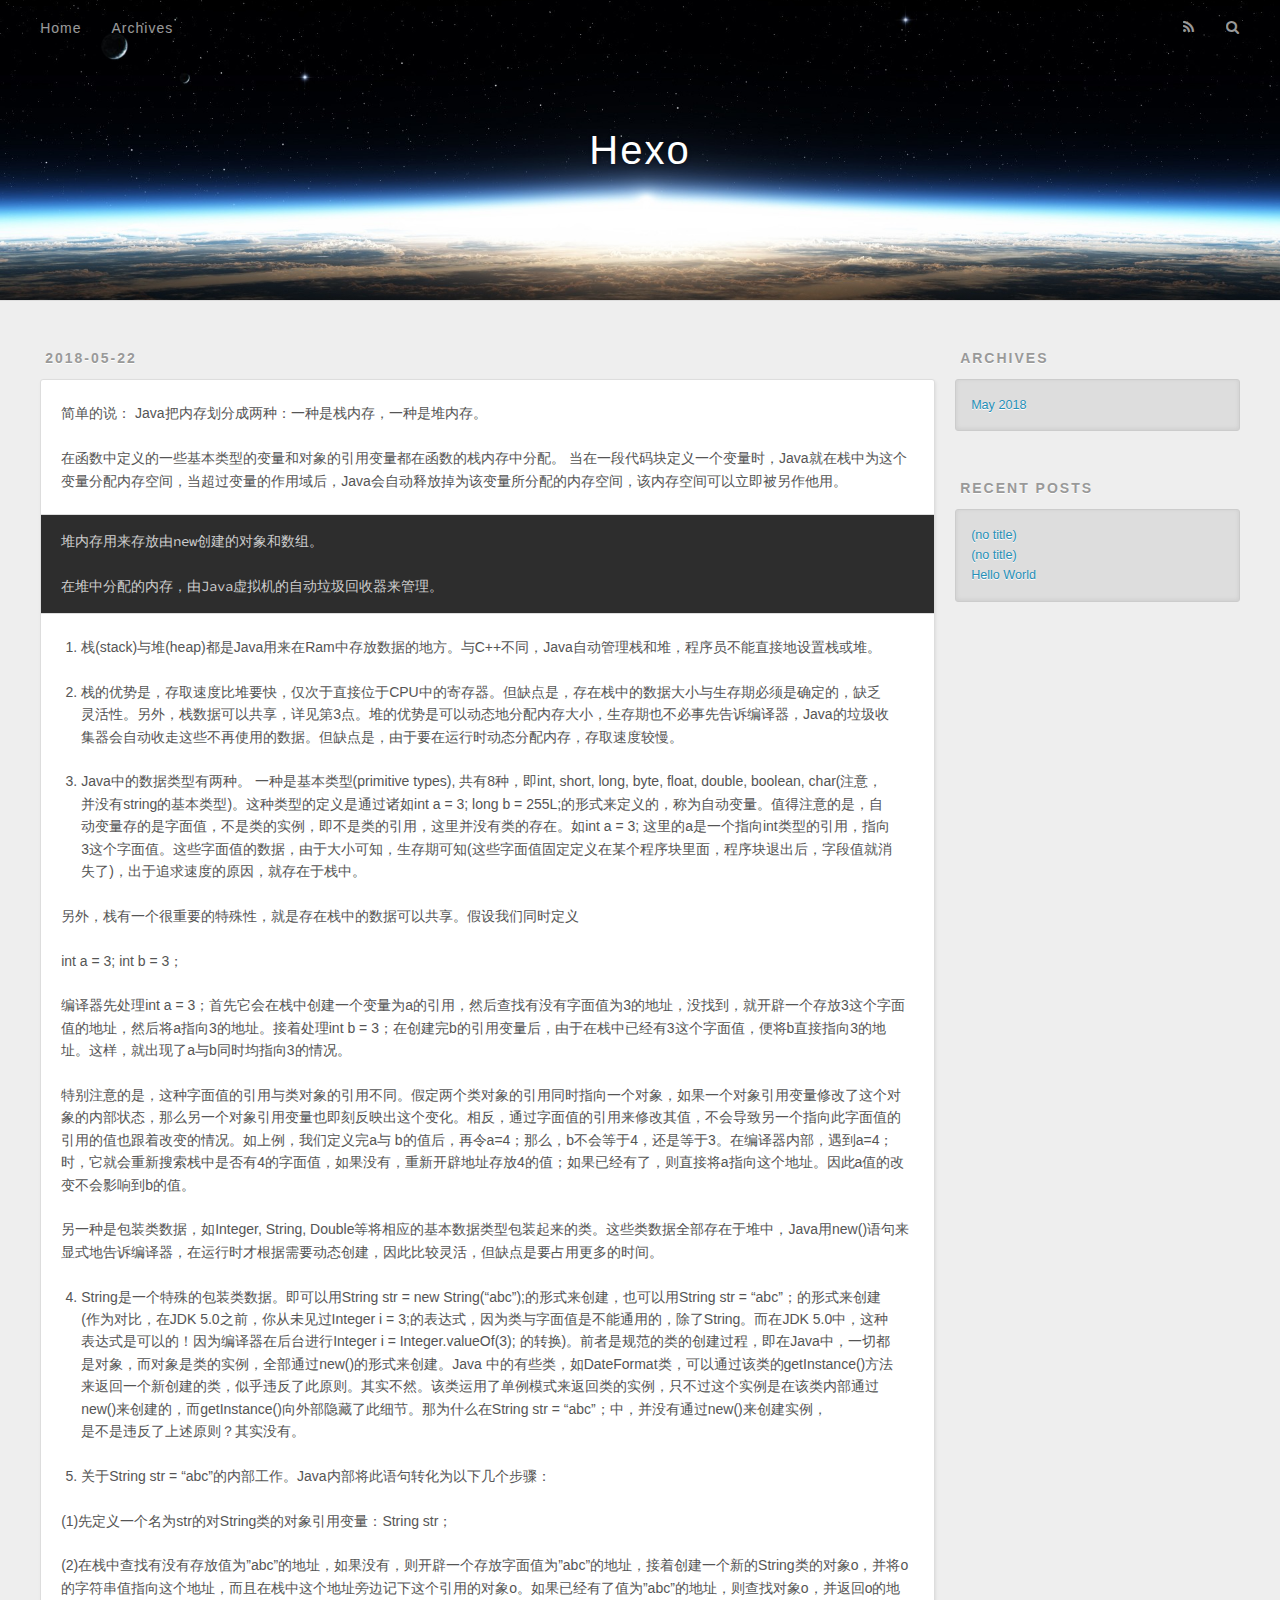
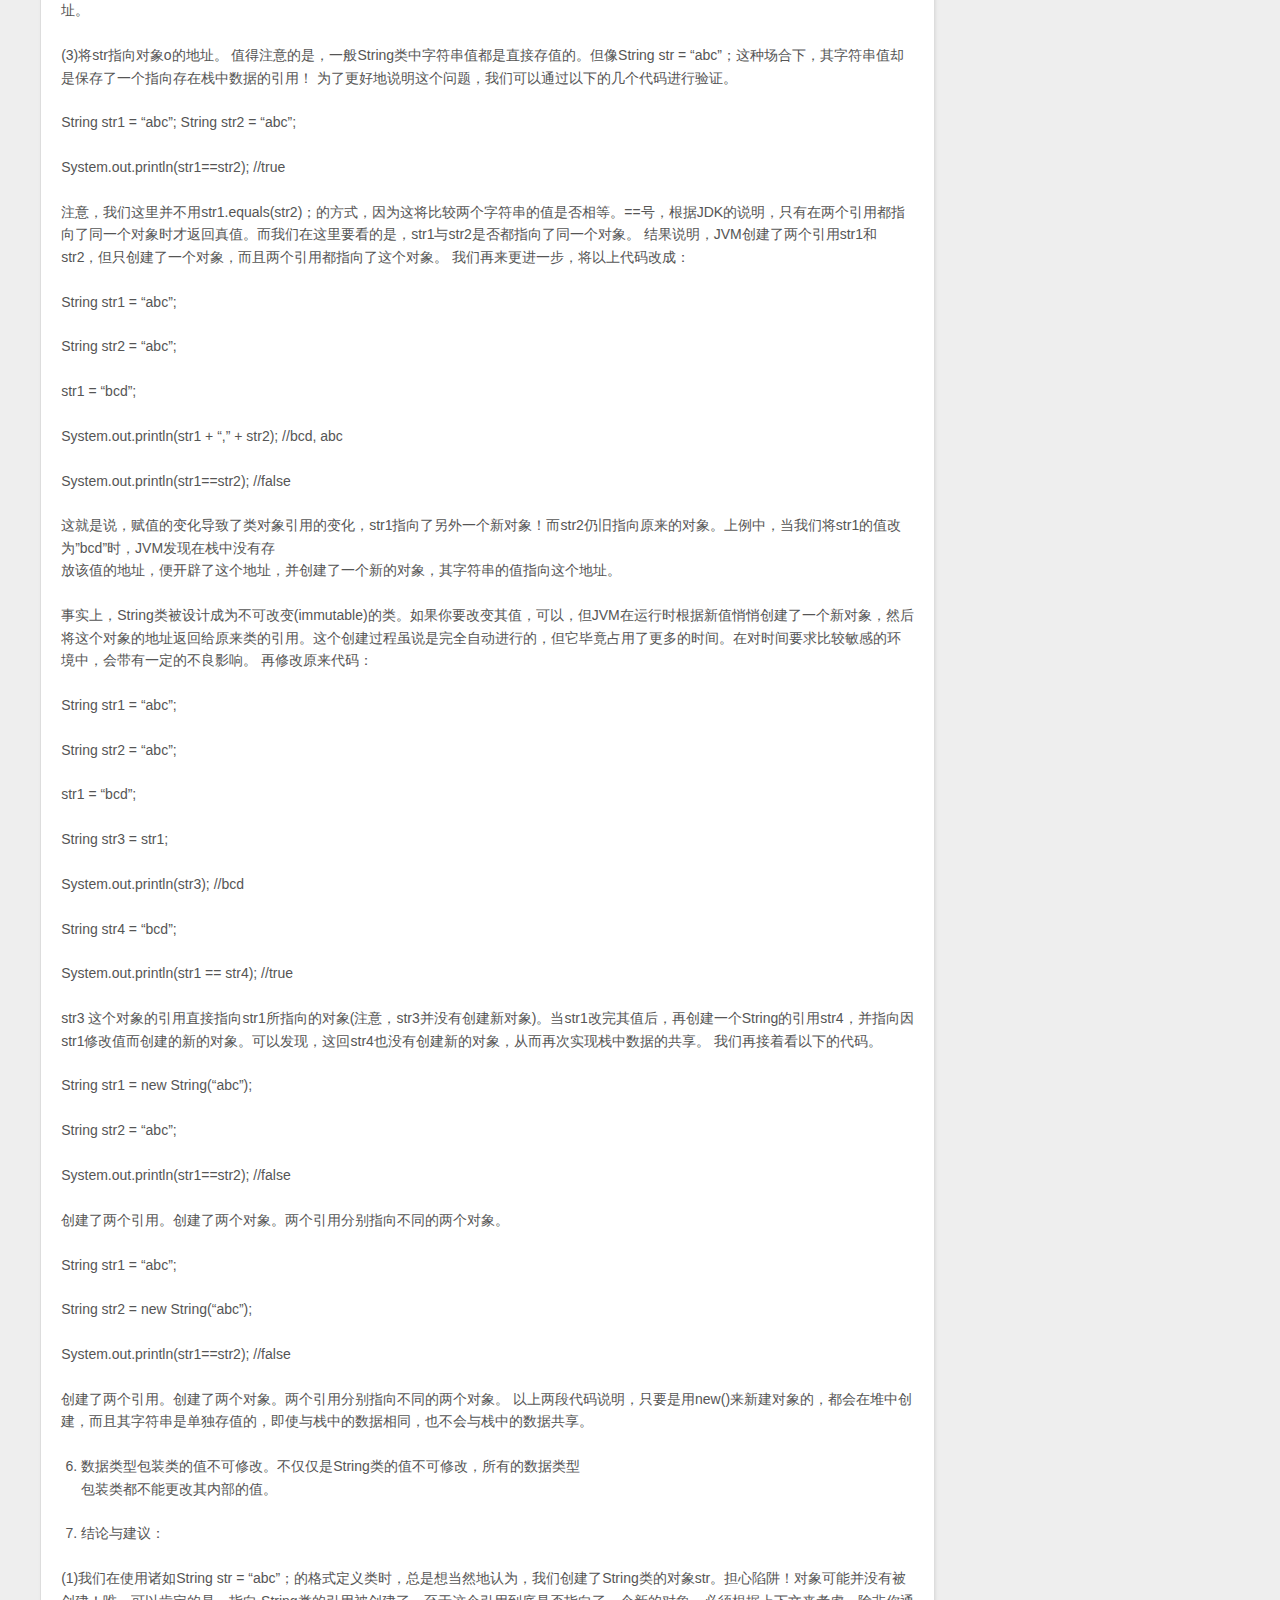
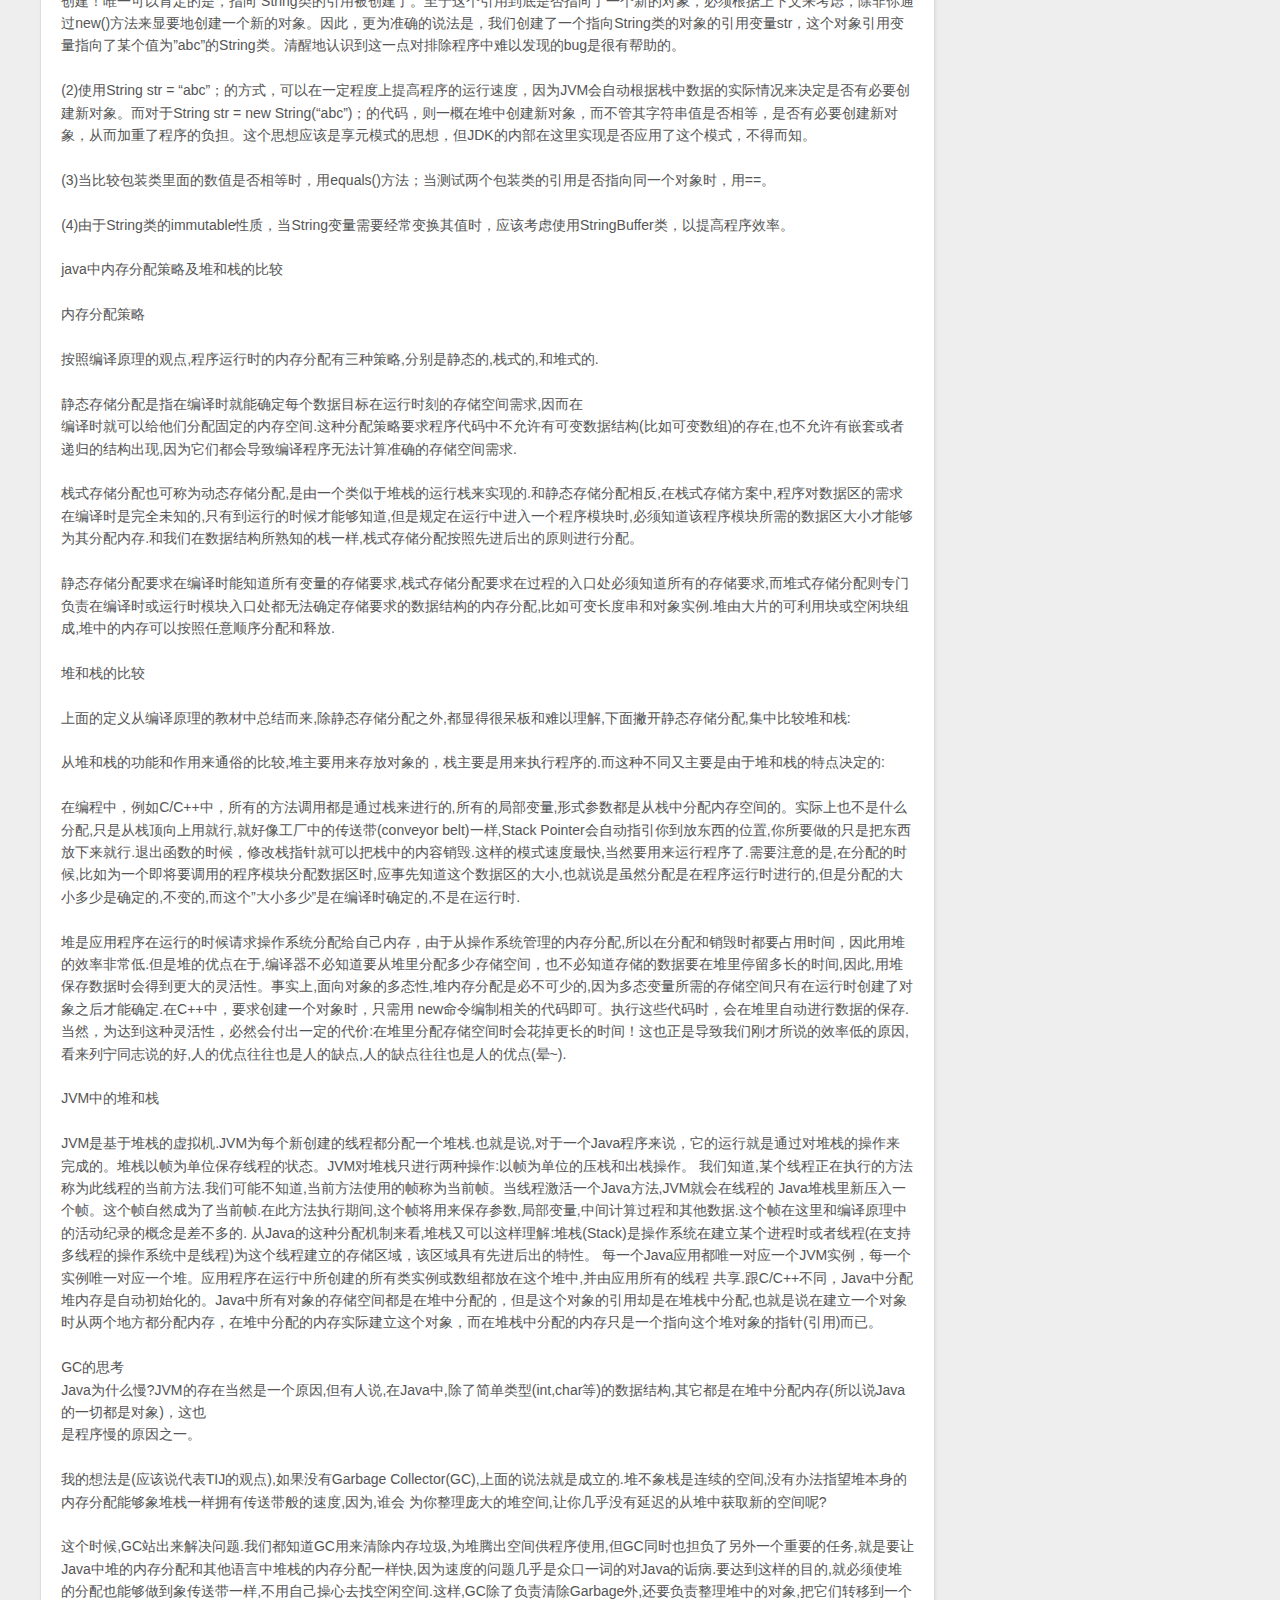
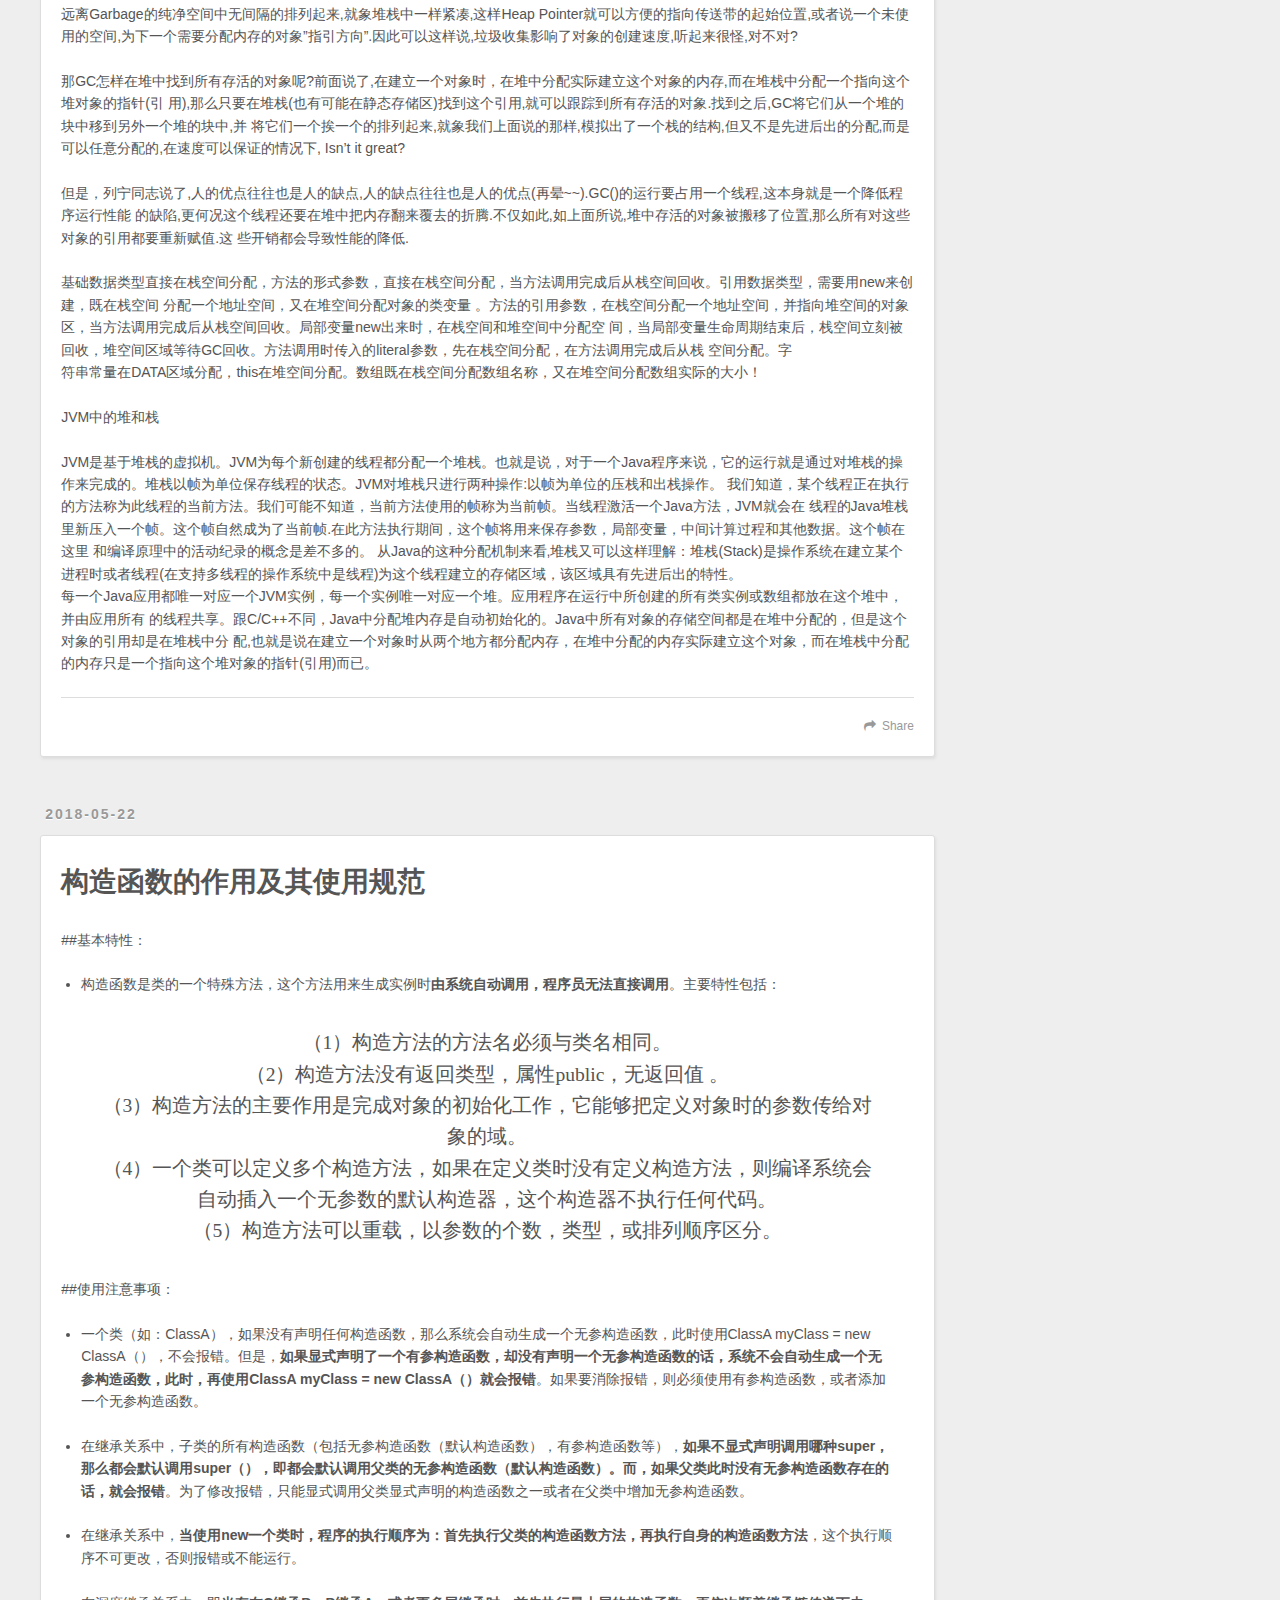
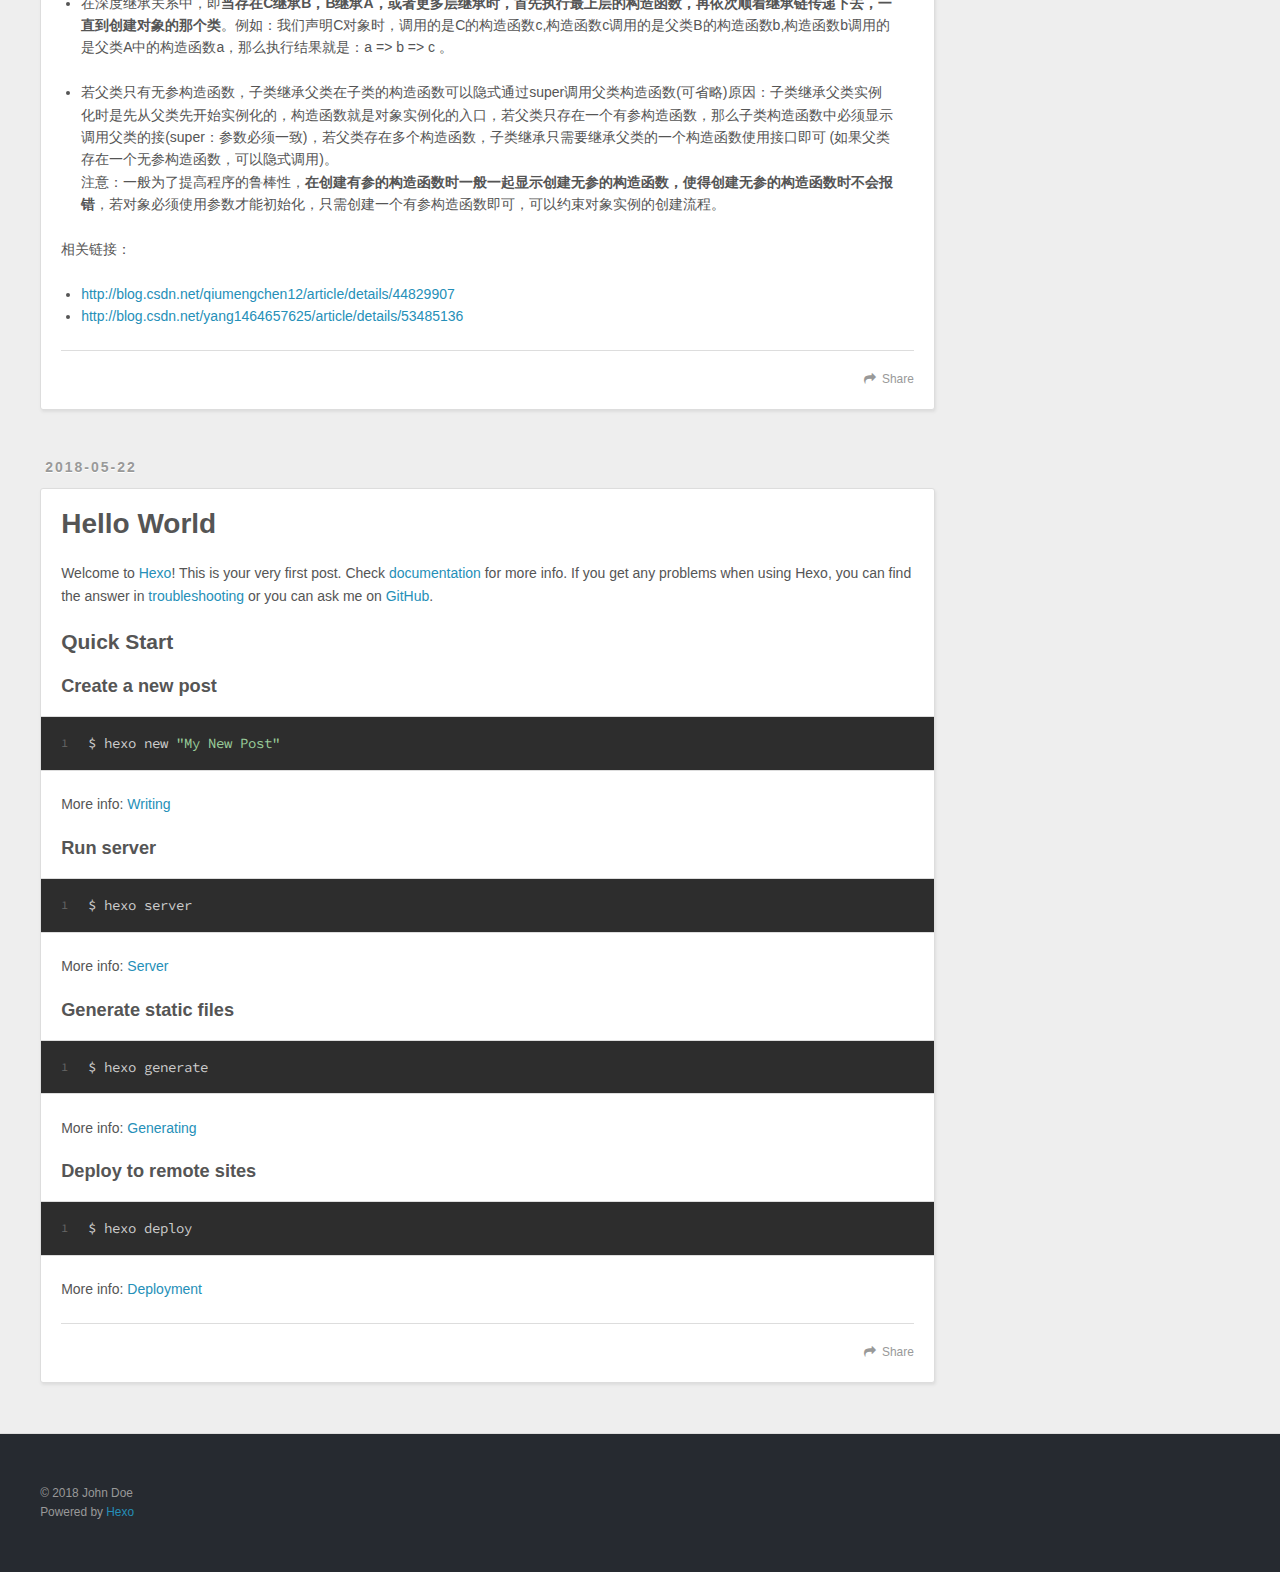
==== index.html @ 28d3671d "Site updated: 2018-05-22 17:23:34" ====
<!DOCTYPE html>
<html>
<head>
  <meta charset="utf-8">
  

  
  <title>Hexo</title>
  <meta name="viewport" content="width=device-width, initial-scale=1, maximum-scale=1">
  <meta property="og:type" content="website">
<meta property="og:title" content="Hexo">
<meta property="og:url" content="http://tianjin1996.github.io/index.html">
<meta property="og:site_name" content="Hexo">
<meta property="og:locale" content="default">
<meta name="twitter:card" content="summary">
<meta name="twitter:title" content="Hexo">
  
    <link rel="alternate" href="/atom.xml" title="Hexo" type="application/atom+xml">
  
  
    <link rel="icon" href="/favicon.png">
  
  
    <link href="//fonts.googleapis.com/css?family=Source+Code+Pro" rel="stylesheet" type="text/css">
  
  <link rel="stylesheet" href="/css/style.css">
</head>

<body>
  <div id="container">
    <div id="wrap">
      <header id="header">
  <div id="banner"></div>
  <div id="header-outer" class="outer">
    <div id="header-title" class="inner">
      <h1 id="logo-wrap">
        <a href="/" id="logo">Hexo</a>
      </h1>
      
    </div>
    <div id="header-inner" class="inner">
      <nav id="main-nav">
        <a id="main-nav-toggle" class="nav-icon"></a>
        
          <a class="main-nav-link" href="/">Home</a>
        
          <a class="main-nav-link" href="/archives">Archives</a>
        
      </nav>
      <nav id="sub-nav">
        
          <a id="nav-rss-link" class="nav-icon" href="/atom.xml" title="RSS Feed"></a>
        
        <a id="nav-search-btn" class="nav-icon" title="Search"></a>
      </nav>
      <div id="search-form-wrap">
        <form action="//google.com/search" method="get" accept-charset="UTF-8" class="search-form"><input type="search" name="q" class="search-form-input" placeholder="Search"><button type="submit" class="search-form-submit">&#xF002;</button><input type="hidden" name="sitesearch" value="http://tianjin1996.github.io"></form>
      </div>
    </div>
  </div>
</header>
      <div class="outer">
        <section id="main">
  
    <article id="post-Java堆栈" class="article article-type-post" itemscope itemprop="blogPost">
  <div class="article-meta">
    <a href="/2018/05/22/Java堆栈/" class="article-date">
  <time datetime="2018-05-22T08:57:50.404Z" itemprop="datePublished">2018-05-22</time>
</a>
    
  </div>
  <div class="article-inner">
    
    
    <div class="article-entry" itemprop="articleBody">
      
        <p>简单的说： Java把内存划分成两种：一种是栈内存，一种是堆内存。</p>
<p>在函数中定义的一些基本类型的变量和对象的引用变量都在函数的栈内存中分配。 当在一段代码块定义一个变量时，Java就在栈中为这个变量分配内存空间，当超过变量的作用域后，Java会自动释放掉为该变量所分配的内存空间，该内存空间可以立即被另作他用。</p>
<pre><code>堆内存用来存放由new创建的对象和数组。

在堆中分配的内存，由Java虚拟机的自动垃圾回收器来管理。
</code></pre><ol>
<li><p>栈(stack)与堆(heap)都是Java用来在Ram中存放数据的地方。与C++不同，Java自动管理栈和堆，程序员不能直接地设置栈或堆。</p>
</li>
<li><p>栈的优势是，存取速度比堆要快，仅次于直接位于CPU中的寄存器。但缺点是，存在栈中的数据大小与生存期必须是确定的，缺乏灵活性。另外，栈数据可以共享，详见第3点。堆的优势是可以动态地分配内存大小，生存期也不必事先告诉编译器，Java的垃圾收集器会自动收走这些不再使用的数据。但缺点是，由于要在运行时动态分配内存，存取速度较慢。</p>
</li>
<li><p>Java中的数据类型有两种。 一种是基本类型(primitive types), 共有8种，即int, short, long, byte, float, double, boolean, char(注意，并没有string的基本类型)。这种类型的定义是通过诸如int a = 3; long b = 255L;的形式来定义的，称为自动变量。值得注意的是，自动变量存的是字面值，不是类的实例，即不是类的引用，这里并没有类的存在。如int a = 3; 这里的a是一个指向int类型的引用，指向3这个字面值。这些字面值的数据，由于大小可知，生存期可知(这些字面值固定定义在某个程序块里面，程序块退出后，字段值就消失了)，出于追求速度的原因，就存在于栈中。</p>
</li>
</ol>
<p>另外，栈有一个很重要的特殊性，就是存在栈中的数据可以共享。假设我们同时定义</p>
<p> int a = 3; int b = 3；</p>
<p>编译器先处理int a = 3；首先它会在栈中创建一个变量为a的引用，然后查找有没有字面值为3的地址，没找到，就开辟一个存放3这个字面值的地址，然后将a指向3的地址。接着处理int b = 3；在创建完b的引用变量后，由于在栈中已经有3这个字面值，便将b直接指向3的地址。这样，就出现了a与b同时均指向3的情况。</p>
<p>特别注意的是，这种字面值的引用与类对象的引用不同。假定两个类对象的引用同时指向一个对象，如果一个对象引用变量修改了这个对象的内部状态，那么另一个对象引用变量也即刻反映出这个变化。相反，通过字面值的引用来修改其值，不会导致另一个指向此字面值的引用的值也跟着改变的情况。如上例，我们定义完a与 b的值后，再令a=4；那么，b不会等于4，还是等于3。在编译器内部，遇到a=4；时，它就会重新搜索栈中是否有4的字面值，如果没有，重新开辟地址存放4的值；如果已经有了，则直接将a指向这个地址。因此a值的改变不会影响到b的值。</p>
<p>另一种是包装类数据，如Integer, String, Double等将相应的基本数据类型包装起来的类。这些类数据全部存在于堆中，Java用new()语句来显式地告诉编译器，在运行时才根据需要动态创建，因此比较灵活，但缺点是要占用更多的时间。</p>
<ol start="4">
<li><p>String是一个特殊的包装类数据。即可以用String str = new String(“abc”);的形式来创建，也可以用String str = “abc”；的形式来创建(作为对比，在JDK 5.0之前，你从未见过Integer i = 3;的表达式，因为类与字面值是不能通用的，除了String。而在JDK 5.0中，这种表达式是可以的！因为编译器在后台进行Integer i =  Integer.valueOf(3); 的转换)。前者是规范的类的创建过程，即在Java中，一切都是对象，而对象是类的实例，全部通过new()的形式来创建。Java 中的有些类，如DateFormat类，可以通过该类的getInstance()方法来返回一个新创建的类，似乎违反了此原则。其实不然。该类运用了单例模式来返回类的实例，只不过这个实例是在该类内部通过new()来创建的，而getInstance()向外部隐藏了此细节。那为什么在String str = “abc”；中，并没有通过new()来创建实例，<br>是不是违反了上述原则？其实没有。</p>
</li>
<li><p>关于String str = “abc”的内部工作。Java内部将此语句转化为以下几个步骤：</p>
</li>
</ol>
<p>(1)先定义一个名为str的对String类的对象引用变量：String str；</p>
<p>(2)在栈中查找有没有存放值为”abc”的地址，如果没有，则开辟一个存放字面值为”abc”的地址，接着创建一个新的String类的对象o，并将o 的字符串值指向这个地址，而且在栈中这个地址旁边记下这个引用的对象o。如果已经有了值为”abc”的地址，则查找对象o，并返回o的地址。</p>
<p>(3)将str指向对象o的地址。 值得注意的是，一般String类中字符串值都是直接存值的。但像String str = “abc”；这种场合下，其字符串值却是保存了一个指向存在栈中数据的引用！ 为了更好地说明这个问题，我们可以通过以下的几个代码进行验证。</p>
<p>String str1 = “abc”; String str2 = “abc”;</p>
<p>System.out.println(str1==str2); //true</p>
<p> 注意，我们这里并不用str1.equals(str2)；的方式，因为这将比较两个字符串的值是否相等。==号，根据JDK的说明，只有在两个引用都指向了同一个对象时才返回真值。而我们在这里要看的是，str1与str2是否都指向了同一个对象。 结果说明，JVM创建了两个引用str1和str2，但只创建了一个对象，而且两个引用都指向了这个对象。 我们再来更进一步，将以上代码改成：</p>
<p>String str1 = “abc”;</p>
<p>String str2 = “abc”;</p>
<p>str1 = “bcd”;</p>
<p>System.out.println(str1 + “,” + str2); //bcd, abc</p>
<p>System.out.println(str1==str2); //false</p>
<p>这就是说，赋值的变化导致了类对象引用的变化，str1指向了另外一个新对象！而str2仍旧指向原来的对象。上例中，当我们将str1的值改为”bcd”时，JVM发现在栈中没有存<br>放该值的地址，便开辟了这个地址，并创建了一个新的对象，其字符串的值指向这个地址。</p>
<p>事实上，String类被设计成为不可改变(immutable)的类。如果你要改变其值，可以，但JVM在运行时根据新值悄悄创建了一个新对象，然后将这个对象的地址返回给原来类的引用。这个创建过程虽说是完全自动进行的，但它毕竟占用了更多的时间。在对时间要求比较敏感的环境中，会带有一定的不良影响。 再修改原来代码：</p>
<p>String str1 = “abc”;</p>
<p>String str2 = “abc”;</p>
<p>str1 = “bcd”;</p>
<p>String str3 = str1;</p>
<p>System.out.println(str3); //bcd</p>
<p>String str4 = “bcd”;</p>
<p>System.out.println(str1 == str4); //true</p>
<p>str3 这个对象的引用直接指向str1所指向的对象(注意，str3并没有创建新对象)。当str1改完其值后，再创建一个String的引用str4，并指向因str1修改值而创建的新的对象。可以发现，这回str4也没有创建新的对象，从而再次实现栈中数据的共享。 我们再接着看以下的代码。</p>
<p>String str1 = new String(“abc”);</p>
<p>String str2 = “abc”;</p>
<p>System.out.println(str1==str2); //false</p>
<p>创建了两个引用。创建了两个对象。两个引用分别指向不同的两个对象。</p>
<p>String str1 = “abc”;</p>
<p>String str2 = new String(“abc”);</p>
<p> System.out.println(str1==str2); //false</p>
<p>创建了两个引用。创建了两个对象。两个引用分别指向不同的两个对象。 以上两段代码说明，只要是用new()来新建对象的，都会在堆中创建，而且其字符串是单独存值的，即使与栈中的数据相同，也不会与栈中的数据共享。</p>
<ol start="6">
<li><p>数据类型包装类的值不可修改。不仅仅是String类的值不可修改，所有的数据类型<br>包装类都不能更改其内部的值。</p>
</li>
<li><p>结论与建议：</p>
</li>
</ol>
<p>(1)我们在使用诸如String str = “abc”；的格式定义类时，总是想当然地认为，我们创建了String类的对象str。担心陷阱！对象可能并没有被创建！唯一可以肯定的是，指向 String类的引用被创建了。至于这个引用到底是否指向了一个新的对象，必须根据上下文来考虑，除非你通过new()方法来显要地创建一个新的对象。因此，更为准确的说法是，我们创建了一个指向String类的对象的引用变量str，这个对象引用变量指向了某个值为”abc”的String类。清醒地认识到这一点对排除程序中难以发现的bug是很有帮助的。</p>
<p>(2)使用String str = “abc”；的方式，可以在一定程度上提高程序的运行速度，因为JVM会自动根据栈中数据的实际情况来决定是否有必要创建新对象。而对于String str = new String(“abc”)；的代码，则一概在堆中创建新对象，而不管其字符串值是否相等，是否有必要创建新对象，从而加重了程序的负担。这个思想应该是享元模式的思想，但JDK的内部在这里实现是否应用了这个模式，不得而知。</p>
<p>(3)当比较包装类里面的数值是否相等时，用equals()方法；当测试两个包装类的引用是否指向同一个对象时，用==。</p>
<p>(4)由于String类的immutable性质，当String变量需要经常变换其值时，应该考虑使用StringBuffer类，以提高程序效率。</p>
<p>java中内存分配策略及堆和栈的比较</p>
<p>内存分配策略</p>
<p>按照编译原理的观点,程序运行时的内存分配有三种策略,分别是静态的,栈式的,和堆式的.</p>
<p>静态存储分配是指在编译时就能确定每个数据目标在运行时刻的存储空间需求,因而在<br>编译时就可以给他们分配固定的内存空间.这种分配策略要求程序代码中不允许有可变数据结构(比如可变数组)的存在,也不允许有嵌套或者递归的结构出现,因为它们都会导致编译程序无法计算准确的存储空间需求.</p>
<p>栈式存储分配也可称为动态存储分配,是由一个类似于堆栈的运行栈来实现的.和静态存储分配相反,在栈式存储方案中,程序对数据区的需求在编译时是完全未知的,只有到运行的时候才能够知道,但是规定在运行中进入一个程序模块时,必须知道该程序模块所需的数据区大小才能够为其分配内存.和我们在数据结构所熟知的栈一样,栈式存储分配按照先进后出的原则进行分配。</p>
<p>静态存储分配要求在编译时能知道所有变量的存储要求,栈式存储分配要求在过程的入口处必须知道所有的存储要求,而堆式存储分配则专门负责在编译时或运行时模块入口处都无法确定存储要求的数据结构的内存分配,比如可变长度串和对象实例.堆由大片的可利用块或空闲块组成,堆中的内存可以按照任意顺序分配和释放.</p>
<p>堆和栈的比较</p>
<p>上面的定义从编译原理的教材中总结而来,除静态存储分配之外,都显得很呆板和难以理解,下面撇开静态存储分配,集中比较堆和栈:</p>
<p>从堆和栈的功能和作用来通俗的比较,堆主要用来存放对象的，栈主要是用来执行程序的.而这种不同又主要是由于堆和栈的特点决定的:</p>
<p>在编程中，例如C/C++中，所有的方法调用都是通过栈来进行的,所有的局部变量,形式参数都是从栈中分配内存空间的。实际上也不是什么分配,只是从栈顶向上用就行,就好像工厂中的传送带(conveyor belt)一样,Stack Pointer会自动指引你到放东西的位置,你所要做的只是把东西放下来就行.退出函数的时候，修改栈指针就可以把栈中的内容销毁.这样的模式速度最快,当然要用来运行程序了.需要注意的是,在分配的时候,比如为一个即将要调用的程序模块分配数据区时,应事先知道这个数据区的大小,也就说是虽然分配是在程序运行时进行的,但是分配的大小多少是确定的,不变的,而这个”大小多少”是在编译时确定的,不是在运行时.</p>
<p>堆是应用程序在运行的时候请求操作系统分配给自己内存，由于从操作系统管理的内存分配,所以在分配和销毁时都要占用时间，因此用堆的效率非常低.但是堆的优点在于,编译器不必知道要从堆里分配多少存储空间，也不必知道存储的数据要在堆里停留多长的时间,因此,用堆保存数据时会得到更大的灵活性。事实上,面向对象的多态性,堆内存分配是必不可少的,因为多态变量所需的存储空间只有在运行时创建了对象之后才能确定.在C++中，要求创建一个对象时，只需用 new命令编制相关的代码即可。执行这些代码时，会在堆里自动进行数据的保存.当然，为达到这种灵活性，必然会付出一定的代价:在堆里分配存储空间时会花掉更长的时间！这也正是导致我们刚才所说的效率低的原因,看来列宁同志说的好,人的优点往往也是人的缺点,人的缺点往往也是人的优点(晕~).</p>
<p>JVM中的堆和栈</p>
<p>JVM是基于堆栈的虚拟机.JVM为每个新创建的线程都分配一个堆栈.也就是说,对于一个Java程序来说，它的运行就是通过对堆栈的操作来完成的。堆栈以帧为单位保存线程的状态。JVM对堆栈只进行两种操作:以帧为单位的压栈和出栈操作。 我们知道,某个线程正在执行的方法称为此线程的当前方法.我们可能不知道,当前方法使用的帧称为当前帧。当线程激活一个Java方法,JVM就会在线程的 Java堆栈里新压入一个帧。这个帧自然成为了当前帧.在此方法执行期间,这个帧将用来保存参数,局部变量,中间计算过程和其他数据.这个帧在这里和编译原理中的活动纪录的概念是差不多的. 从Java的这种分配机制来看,堆栈又可以这样理解:堆栈(Stack)是操作系统在建立某个进程时或者线程(在支持多线程的操作系统中是线程)为这个线程建立的存储区域，该区域具有先进后出的特性。 每一个Java应用都唯一对应一个JVM实例，每一个实例唯一对应一个堆。应用程序在运行中所创建的所有类实例或数组都放在这个堆中,并由应用所有的线程 共享.跟C/C++不同，Java中分配堆内存是自动初始化的。Java中所有对象的存储空间都是在堆中分配的，但是这个对象的引用却是在堆栈中分配,也就是说在建立一个对象时从两个地方都分配内存，在堆中分配的内存实际建立这个对象，而在堆栈中分配的内存只是一个指向这个堆对象的指针(引用)而已。</p>
<p>GC的思考<br>Java为什么慢?JVM的存在当然是一个原因,但有人说,在Java中,除了简单类型(int,char等)的数据结构,其它都是在堆中分配内存(所以说Java的一切都是对象)，这也<br>是程序慢的原因之一。</p>
<p>我的想法是(应该说代表TIJ的观点),如果没有Garbage Collector(GC),上面的说法就是成立的.堆不象栈是连续的空间,没有办法指望堆本身的内存分配能够象堆栈一样拥有传送带般的速度,因为,谁会 为你整理庞大的堆空间,让你几乎没有延迟的从堆中获取新的空间呢?</p>
<p>这个时候,GC站出来解决问题.我们都知道GC用来清除内存垃圾,为堆腾出空间供程序使用,但GC同时也担负了另外一个重要的任务,就是要让Java中堆的内存分配和其他语言中堆栈的内存分配一样快,因为速度的问题几乎是众口一词的对Java的诟病.要达到这样的目的,就必须使堆的分配也能够做到象传送带一样,不用自己操心去找空闲空间.这样,GC除了负责清除Garbage外,还要负责整理堆中的对象,把它们转移到一个远离Garbage的纯净空间中无间隔的排列起来,就象堆栈中一样紧凑,这样Heap Pointer就可以方便的指向传送带的起始位置,或者说一个未使用的空间,为下一个需要分配内存的对象”指引方向”.因此可以这样说,垃圾收集影响了对象的创建速度,听起来很怪,对不对?</p>
<p> 那GC怎样在堆中找到所有存活的对象呢?前面说了,在建立一个对象时，在堆中分配实际建立这个对象的内存,而在堆栈中分配一个指向这个堆对象的指针(引 用),那么只要在堆栈(也有可能在静态存储区)找到这个引用,就可以跟踪到所有存活的对象.找到之后,GC将它们从一个堆的块中移到另外一个堆的块中,并 将它们一个挨一个的排列起来,就象我们上面说的那样,模拟出了一个栈的结构,但又不是先进后出的分配,而是可以任意分配的,在速度可以保证的情况下, Isn’t it great?</p>
<p> 但是，列宁同志说了,人的优点往往也是人的缺点,人的缺点往往也是人的优点(再晕~~).GC()的运行要占用一个线程,这本身就是一个降低程序运行性能 的缺陷,更何况这个线程还要在堆中把内存翻来覆去的折腾.不仅如此,如上面所说,堆中存活的对象被搬移了位置,那么所有对这些对象的引用都要重新赋值.这 些开销都会导致性能的降低.</p>
<p>基础数据类型直接在栈空间分配，方法的形式参数，直接在栈空间分配，当方法调用完成后从栈空间回收。引用数据类型，需要用new来创建，既在栈空间 分配一个地址空间，又在堆空间分配对象的类变量 。方法的引用参数，在栈空间分配一个地址空间，并指向堆空间的对象区，当方法调用完成后从栈空间回收。局部变量new出来时，在栈空间和堆空间中分配空 间，当局部变量生命周期结束后，栈空间立刻被回收，堆空间区域等待GC回收。方法调用时传入的literal参数，先在栈空间分配，在方法调用完成后从栈 空间分配。字<br>符串常量在DATA区域分配，this在堆空间分配。数组既在栈空间分配数组名称，又在堆空间分配数组实际的大小！</p>
<p>JVM中的堆和栈</p>
<p>JVM是基于堆栈的虚拟机。JVM为每个新创建的线程都分配一个堆栈。也就是说，对于一个Java程序来说，它的运行就是通过对堆栈的操作来完成的。堆栈以帧为单位保存线程的状态。JVM对堆栈只进行两种操作:以帧为单位的压栈和出栈操作。 我们知道，某个线程正在执行的方法称为此线程的当前方法。我们可能不知道，当前方法使用的帧称为当前帧。当线程激活一个Java方法，JVM就会在 线程的Java堆栈里新压入一个帧。这个帧自然成为了当前帧.在此方法执行期间，这个帧将用来保存参数，局部变量，中间计算过程和其他数据。这个帧在这里 和编译原理中的活动纪录的概念是差不多的。 从Java的这种分配机制来看,堆栈又可以这样理解：堆栈(Stack)是操作系统在建立某个进程时或者线程(在支持多线程的操作系统中是线程)为这个线程建立的存储区域，该区域具有先进后出的特性。<br>每一个Java应用都唯一对应一个JVM实例，每一个实例唯一对应一个堆。应用程序在运行中所创建的所有类实例或数组都放在这个堆中，并由应用所有 的线程共享。跟C/C++不同，Java中分配堆内存是自动初始化的。Java中所有对象的存储空间都是在堆中分配的，但是这个对象的引用却是在堆栈中分 配,也就是说在建立一个对象时从两个地方都分配内存，在堆中分配的内存实际建立这个对象，而在堆栈中分配的内存只是一个指向这个堆对象的指针(引用)而已。</p>

      
    </div>
    <footer class="article-footer">
      <a data-url="http://tianjin1996.github.io/2018/05/22/Java堆栈/" data-id="cjhhgo20h00000kuuib0rirs5" class="article-share-link">Share</a>
      
      
    </footer>
  </div>
  
</article>


  
    <article id="post-构造函数解析" class="article article-type-post" itemscope itemprop="blogPost">
  <div class="article-meta">
    <a href="/2018/05/22/构造函数解析/" class="article-date">
  <time datetime="2018-05-22T08:57:50.399Z" itemprop="datePublished">2018-05-22</time>
</a>
    
  </div>
  <div class="article-inner">
    
    
    <div class="article-entry" itemprop="articleBody">
      
        <h1 id="构造函数的作用及其使用规范"><a href="#构造函数的作用及其使用规范" class="headerlink" title="构造函数的作用及其使用规范"></a>构造函数的作用及其使用规范</h1><p>##基本特性：</p>
<ul>
<li>构造函数是类的一个特殊方法，这个方法用来生成实例时<strong>由系统自动调用，程序员无法直接调用</strong>。主要特性包括：<blockquote>
<p>（1）构造方法的方法名必须与类名相同。<br>（2）构造方法没有返回类型，属性public，无返回值 。<br>（3）构造方法的主要作用是完成对象的初始化工作，它能够把定义对象时的参数传给对象的域。<br>（4）一个类可以定义多个构造方法，如果在定义类时没有定义构造方法，则编译系统会自动插入一个无参数的默认构造器，这个构造器不执行任何代码。<br>（5）构造方法可以重载，以参数的个数，类型，或排列顺序区分。</p>
</blockquote>
</li>
</ul>
<p>##使用注意事项：</p>
<ul>
<li><p>一个类（如：ClassA），如果没有声明任何构造函数，那么系统会自动生成一个无参构造函数，此时使用ClassA myClass = new ClassA（），不会报错。但是，<strong>如果显式声明了一个有参构造函数，却没有声明一个无参构造函数的话，系统不会自动生成一个无参构造函数，此时，再使用ClassA myClass = new ClassA（）就会报错</strong>。如果要消除报错，则必须使用有参构造函数，或者添加一个无参构造函数。</p>
</li>
<li><p>在继承关系中，子类的所有构造函数（包括无参构造函数（默认构造函数），有参构造函数等），<strong>如果不显式声明调用哪种super，那么都会默认调用super（），即都会默认调用父类的无参构造函数（默认构造函数）。而，如果父类此时没有无参构造函数存在的话，就会报错</strong>。为了修改报错，只能显式调用父类显式声明的构造函数之一或者在父类中增加无参构造函数。</p>
</li>
<li><p>在继承关系中，<strong>当使用new一个类时，程序的执行顺序为：首先执行父类的构造函数方法，再执行自身的构造函数方法</strong>，这个执行顺序不可更改，否则报错或不能运行。</p>
</li>
<li><p>在深度继承关系中，即<strong>当存在C继承B，B继承A，或者更多层继承时，首先执行最上层的构造函数，再依次顺着继承链传递下去，一直到创建对象的那个类</strong>。例如：我们声明C对象时，调用的是C的构造函数c,构造函数c调用的是父类B的构造函数b,构造函数b调用的是父类A中的构造函数a，那么执行结果就是：a =&gt; b =&gt; c 。</p>
</li>
<li><p>若父类只有无参构造函数，子类继承父类在子类的构造函数可以隐式通过super调用父类构造函数(可省略)原因：子类继承父类实例化时是先从父类先开始实例化的，构造函数就是对象实例化的入口，若父类只存在一个有参构造函数，那么子类构造函数中必须显示调用父类的接(super：参数必须一致)，若父类存在多个构造函数，子类继承只需要继承父类的一个构造函数使用接口即可 (如果父类存在一个无参构造函数，可以隐式调用)。<br>注意：一般为了提高程序的鲁棒性，<strong>在创建有参的构造函数时一般一起显示创建无参的构造函数，使得创建无参的构造函数时不会报错</strong>，若对象必须使用参数才能初始化，只需创建一个有参构造函数即可，可以约束对象实例的创建流程。</p>
</li>
</ul>
<p>相关链接：</p>
<ul>
<li><a href="http://blog.csdn.net/qiumengchen12/article/details/44829907" target="_blank" rel="noopener">http://blog.csdn.net/qiumengchen12/article/details/44829907</a></li>
<li><a href="http://blog.csdn.net/yang1464657625/article/details/53485136" target="_blank" rel="noopener">http://blog.csdn.net/yang1464657625/article/details/53485136</a></li>
</ul>

      
    </div>
    <footer class="article-footer">
      <a data-url="http://tianjin1996.github.io/2018/05/22/构造函数解析/" data-id="cjhhgo21400020kuu8q2okvl0" class="article-share-link">Share</a>
      
      
    </footer>
  </div>
  
</article>


  
    <article id="post-hello-world" class="article article-type-post" itemscope itemprop="blogPost">
  <div class="article-meta">
    <a href="/2018/05/22/hello-world/" class="article-date">
  <time datetime="2018-05-22T08:43:54.370Z" itemprop="datePublished">2018-05-22</time>
</a>
    
  </div>
  <div class="article-inner">
    
    
      <header class="article-header">
        
  
    <h1 itemprop="name">
      <a class="article-title" href="/2018/05/22/hello-world/">Hello World</a>
    </h1>
  

      </header>
    
    <div class="article-entry" itemprop="articleBody">
      
        <p>Welcome to <a href="https://hexo.io/" target="_blank" rel="noopener">Hexo</a>! This is your very first post. Check <a href="https://hexo.io/docs/" target="_blank" rel="noopener">documentation</a> for more info. If you get any problems when using Hexo, you can find the answer in <a href="https://hexo.io/docs/troubleshooting.html" target="_blank" rel="noopener">troubleshooting</a> or you can ask me on <a href="https://github.com/hexojs/hexo/issues" target="_blank" rel="noopener">GitHub</a>.</p>
<h2 id="Quick-Start"><a href="#Quick-Start" class="headerlink" title="Quick Start"></a>Quick Start</h2><h3 id="Create-a-new-post"><a href="#Create-a-new-post" class="headerlink" title="Create a new post"></a>Create a new post</h3><figure class="highlight bash"><table><tr><td class="gutter"><pre><span class="line">1</span><br></pre></td><td class="code"><pre><span class="line">$ hexo new <span class="string">"My New Post"</span></span><br></pre></td></tr></table></figure>
<p>More info: <a href="https://hexo.io/docs/writing.html" target="_blank" rel="noopener">Writing</a></p>
<h3 id="Run-server"><a href="#Run-server" class="headerlink" title="Run server"></a>Run server</h3><figure class="highlight bash"><table><tr><td class="gutter"><pre><span class="line">1</span><br></pre></td><td class="code"><pre><span class="line">$ hexo server</span><br></pre></td></tr></table></figure>
<p>More info: <a href="https://hexo.io/docs/server.html" target="_blank" rel="noopener">Server</a></p>
<h3 id="Generate-static-files"><a href="#Generate-static-files" class="headerlink" title="Generate static files"></a>Generate static files</h3><figure class="highlight bash"><table><tr><td class="gutter"><pre><span class="line">1</span><br></pre></td><td class="code"><pre><span class="line">$ hexo generate</span><br></pre></td></tr></table></figure>
<p>More info: <a href="https://hexo.io/docs/generating.html" target="_blank" rel="noopener">Generating</a></p>
<h3 id="Deploy-to-remote-sites"><a href="#Deploy-to-remote-sites" class="headerlink" title="Deploy to remote sites"></a>Deploy to remote sites</h3><figure class="highlight bash"><table><tr><td class="gutter"><pre><span class="line">1</span><br></pre></td><td class="code"><pre><span class="line">$ hexo deploy</span><br></pre></td></tr></table></figure>
<p>More info: <a href="https://hexo.io/docs/deployment.html" target="_blank" rel="noopener">Deployment</a></p>

      
    </div>
    <footer class="article-footer">
      <a data-url="http://tianjin1996.github.io/2018/05/22/hello-world/" data-id="cjhhgo21200010kuujmc827wy" class="article-share-link">Share</a>
      
      
    </footer>
  </div>
  
</article>


  


</section>
        
          <aside id="sidebar">
  
    

  
    

  
    
  
    
  <div class="widget-wrap">
    <h3 class="widget-title">Archives</h3>
    <div class="widget">
      <ul class="archive-list"><li class="archive-list-item"><a class="archive-list-link" href="/archives/2018/05/">May 2018</a></li></ul>
    </div>
  </div>


  
    
  <div class="widget-wrap">
    <h3 class="widget-title">Recent Posts</h3>
    <div class="widget">
      <ul>
        
          <li>
            <a href="/2018/05/22/Java堆栈/">(no title)</a>
          </li>
        
          <li>
            <a href="/2018/05/22/构造函数解析/">(no title)</a>
          </li>
        
          <li>
            <a href="/2018/05/22/hello-world/">Hello World</a>
          </li>
        
      </ul>
    </div>
  </div>

  
</aside>
        
      </div>
      <footer id="footer">
  
  <div class="outer">
    <div id="footer-info" class="inner">
      &copy; 2018 John Doe<br>
      Powered by <a href="http://hexo.io/" target="_blank">Hexo</a>
    </div>
  </div>
</footer>
    </div>
    <nav id="mobile-nav">
  
    <a href="/" class="mobile-nav-link">Home</a>
  
    <a href="/archives" class="mobile-nav-link">Archives</a>
  
</nav>
    

<script src="//ajax.googleapis.com/ajax/libs/jquery/2.0.3/jquery.min.js"></script>


  <link rel="stylesheet" href="/fancybox/jquery.fancybox.css">
  <script src="/fancybox/jquery.fancybox.pack.js"></script>


<script src="/js/script.js"></script>



  </div>
</body>
</html>
---- css/style.css ----
body {
  width: 100%;
}
body:before,
body:after {
  content: "";
  display: table;
}
body:after {
  clear: both;
}
html,
body,
div,
span,
applet,
object,
iframe,
h1,
h2,
h3,
h4,
h5,
h6,
p,
blockquote,
pre,
a,
abbr,
acronym,
address,
big,
cite,
code,
del,
dfn,
em,
img,
ins,
kbd,
q,
s,
samp,
small,
strike,
strong,
sub,
sup,
tt,
var,
dl,
dt,
dd,
ol,
ul,
li,
fieldset,
form,
label,
legend,
table,
caption,
tbody,
tfoot,
thead,
tr,
th,
td {
  margin: 0;
  padding: 0;
  border: 0;
  outline: 0;
  font-weight: inherit;
  font-style: inherit;
  font-family: inherit;
  font-size: 100%;
  vertical-align: baseline;
}
body {
  line-height: 1;
  color: #000;
  background: #fff;
}
ol,
ul {
  list-style: none;
}
table {
  border-collapse: separate;
  border-spacing: 0;
  vertical-align: middle;
}
caption,
th,
td {
  text-align: left;
  font-weight: normal;
  vertical-align: middle;
}
a img {
  border: none;
}
input,
button {
  margin: 0;
  padding: 0;
}
input::-moz-focus-inner,
button::-moz-focus-inner {
  border: 0;
  padding: 0;
}
@font-face {
  font-family: FontAwesome;
  font-style: normal;
  font-weight: normal;
  src: url("fonts/fontawesome-webfont.eot?v=#4.0.3");
  src: url("fonts/fontawesome-webfont.eot?#iefix&v=#4.0.3") format("embedded-opentype"), url("fonts/fontawesome-webfont.woff?v=#4.0.3") format("woff"), url("fonts/fontawesome-webfont.ttf?v=#4.0.3") format("truetype"), url("fonts/fontawesome-webfont.svg#fontawesomeregular?v=#4.0.3") format("svg");
}
html,
body,
#container {
  height: 100%;
}
body {
  background: #eee;
  font: 14px -apple-system, BlinkMacSystemFont, "Segoe UI", "Roboto", "Oxygen", "Ubuntu", "Cantarell", "Fira Sans", "Droid Sans", "Helvetica Neue", sans-serif;
  -webkit-text-size-adjust: 100%;
}
.outer {
  max-width: 1220px;
  margin: 0 auto;
  padding: 0 20px;
}
.outer:before,
.outer:after {
  content: "";
  display: table;
}
.outer:after {
  clear: both;
}
.inner {
  display: inline;
  float: left;
  width: 98.33333333333333%;
  margin: 0 0.833333333333333%;
}
.left,
.alignleft {
  float: left;
}
.right,
.alignright {
  float: right;
}
.clear {
  clear: both;
}
#container {
  position: relative;
}
.mobile-nav-on {
  overflow: hidden;
}
#wrap {
  height: 100%;
  width: 100%;
  position: absolute;
  top: 0;
  left: 0;
  -webkit-transition: 0.2s ease-out;
  -moz-transition: 0.2s ease-out;
  -ms-transition: 0.2s ease-out;
  transition: 0.2s ease-out;
  z-index: 1;
  background: #eee;
}
.mobile-nav-on #wrap {
  left: 280px;
}
@media screen and (min-width: 768px) {
  #main {
    display: inline;
    float: left;
    width: 73.33333333333333%;
    margin: 0 0.833333333333333%;
  }
}
.article-date,
.article-category-link,
.archive-year,
.widget-title {
  text-decoration: none;
  text-transform: uppercase;
  letter-spacing: 2px;
  color: #999;
  margin-bottom: 1em;
  margin-left: 5px;
  line-height: 1em;
  text-shadow: 0 1px #fff;
  font-weight: bold;
}
.article-inner,
.archive-article-inner {
  background: #fff;
  -webkit-box-shadow: 1px 2px 3px #ddd;
  box-shadow: 1px 2px 3px #ddd;
  border: 1px solid #ddd;
  border-radius: 3px;
}
.article-entry h1,
.widget h1 {
  font-size: 2em;
}
.article-entry h2,
.widget h2 {
  font-size: 1.5em;
}
.article-entry h3,
.widget h3 {
  font-size: 1.3em;
}
.article-entry h4,
.widget h4 {
  font-size: 1.2em;
}
.article-entry h5,
.widget h5 {
  font-size: 1em;
}
.article-entry h6,
.widget h6 {
  font-size: 1em;
  color: #999;
}
.article-entry hr,
.widget hr {
  border: 1px dashed #ddd;
}
.article-entry strong,
.widget strong {
  font-weight: bold;
}
.article-entry em,
.widget em,
.article-entry cite,
.widget cite {
  font-style: italic;
}
.article-entry sup,
.widget sup,
.article-entry sub,
.widget sub {
  font-size: 0.75em;
  line-height: 0;
  position: relative;
  vertical-align: baseline;
}
.article-entry sup,
.widget sup {
  top: -0.5em;
}
.article-entry sub,
.widget sub {
  bottom: -0.2em;
}
.article-entry small,
.widget small {
  font-size: 0.85em;
}
.article-entry acronym,
.widget acronym,
.article-entry abbr,
.widget abbr {
  border-bottom: 1px dotted;
}
.article-entry ul,
.widget ul,
.article-entry ol,
.widget ol,
.article-entry dl,
.widget dl {
  margin: 0 20px;
  line-height: 1.6em;
}
.article-entry ul ul,
.widget ul ul,
.article-entry ol ul,
.widget ol ul,
.article-entry ul ol,
.widget ul ol,
.article-entry ol ol,
.widget ol ol {
  margin-top: 0;
  margin-bottom: 0;
}
.article-entry ul,
.widget ul {
  list-style: disc;
}
.article-entry ol,
.widget ol {
  list-style: decimal;
}
.article-entry dt,
.widget dt {
  font-weight: bold;
}
#header {
  height: 300px;
  position: relative;
  border-bottom: 1px solid #ddd;
}
#header:before,
#header:after {
  content: "";
  position: absolute;
  left: 0;
  right: 0;
  height: 40px;
}
#header:before {
  top: 0;
  background: -webkit-linear-gradient(rgba(0,0,0,0.2), transparent);
  background: -moz-linear-gradient(rgba(0,0,0,0.2), transparent);
  background: -ms-linear-gradient(rgba(0,0,0,0.2), transparent);
  background: linear-gradient(rgba(0,0,0,0.2), transparent);
}
#header:after {
  bottom: 0;
  background: -webkit-linear-gradient(transparent, rgba(0,0,0,0.2));
  background: -moz-linear-gradient(transparent, rgba(0,0,0,0.2));
  background: -ms-linear-gradient(transparent, rgba(0,0,0,0.2));
  background: linear-gradient(transparent, rgba(0,0,0,0.2));
}
#header-outer {
  height: 100%;
  position: relative;
}
#header-inner {
  position: relative;
  overflow: hidden;
}
#banner {
  position: absolute;
  top: 0;
  left: 0;
  width: 100%;
  height: 100%;
  background: url("images/banner.jpg") center #000;
  -webkit-background-size: cover;
  -moz-background-size: cover;
  background-size: cover;
  z-index: -1;
}
#header-title {
  text-align: center;
  height: 40px;
  position: absolute;
  top: 50%;
  left: 0;
  margin-top: -20px;
}
#logo,
#subtitle {
  text-decoration: none;
  color: #fff;
  font-weight: 300;
  text-shadow: 0 1px 4px rgba(0,0,0,0.3);
}
#logo {
  font-size: 40px;
  line-height: 40px;
  letter-spacing: 2px;
}
#subtitle {
  font-size: 16px;
  line-height: 16px;
  letter-spacing: 1px;
}
#subtitle-wrap {
  margin-top: 16px;
}
#main-nav {
  float: left;
  margin-left: -15px;
}
.nav-icon,
.main-nav-link {
  float: left;
  color: #fff;
  opacity: 0.6;
  text-decoration: none;
  text-shadow: 0 1px rgba(0,0,0,0.2);
  -webkit-transition: opacity 0.2s;
  -moz-transition: opacity 0.2s;
  -ms-transition: opacity 0.2s;
  transition: opacity 0.2s;
  display: block;
  padding: 20px 15px;
}
.nav-icon:hover,
.main-nav-link:hover {
  opacity: 1;
}
.nav-icon {
  font-family: FontAwesome;
  text-align: center;
  font-size: 14px;
  width: 14px;
  height: 14px;
  padding: 20px 15px;
  position: relative;
  cursor: pointer;
}
.main-nav-link {
  font-weight: 300;
  letter-spacing: 1px;
}
@media screen and (max-width: 479px) {
  .main-nav-link {
    display: none;
  }
}
#main-nav-toggle {
  display: none;
}
#main-nav-toggle:before {
  content: "\f0c9";
}
@media screen and (max-width: 479px) {
  #main-nav-toggle {
    display: block;
  }
}
#sub-nav {
  float: right;
  margin-right: -15px;
}
#nav-rss-link:before {
  content: "\f09e";
}
#nav-search-btn:before {
  content: "\f002";
}
#search-form-wrap {
  position: absolute;
  top: 15px;
  width: 150px;
  height: 30px;
  right: -150px;
  opacity: 0;
  -webkit-transition: 0.2s ease-out;
  -moz-transition: 0.2s ease-out;
  -ms-transition: 0.2s ease-out;
  transition: 0.2s ease-out;
}
#search-form-wrap.on {
  opacity: 1;
  right: 0;
}
@media screen and (max-width: 479px) {
  #search-form-wrap {
    width: 100%;
    right: -100%;
  }
}
.search-form {
  position: absolute;
  top: 0;
  left: 0;
  right: 0;
  background: #fff;
  padding: 5px 15px;
  border-radius: 15px;
  -webkit-box-shadow: 0 0 10px rgba(0,0,0,0.3);
  box-shadow: 0 0 10px rgba(0,0,0,0.3);
}
.search-form-input {
  border: none;
  background: none;
  color: #555;
  width: 100%;
  font: 13px -apple-system, BlinkMacSystemFont, "Segoe UI", "Roboto", "Oxygen", "Ubuntu", "Cantarell", "Fira Sans", "Droid Sans", "Helvetica Neue", sans-serif;
  outline: none;
}
.search-form-input::-webkit-search-results-decoration,
.search-form-input::-webkit-search-cancel-button {
  -webkit-appearance: none;
}
.search-form-submit {
  position: absolute;
  top: 50%;
  right: 10px;
  margin-top: -7px;
  font: 13px FontAwesome;
  border: none;
  background: none;
  color: #bbb;
  cursor: pointer;
}
.search-form-submit:hover,
.search-form-submit:focus {
  color: #777;
}
.article {
  margin: 50px 0;
}
.article-inner {
  overflow: hidden;
}
.article-meta:before,
.article-meta:after {
  content: "";
  display: table;
}
.article-meta:after {
  clear: both;
}
.article-date {
  float: left;
}
.article-category {
  float: left;
  line-height: 1em;
  color: #ccc;
  text-shadow: 0 1px #fff;
  margin-left: 8px;
}
.article-category:before {
  content: "\2022";
}
.article-category-link {
  margin: 0 12px 1em;
}
.article-header {
  padding: 20px 20px 0;
}
.article-title {
  text-decoration: none;
  font-size: 2em;
  font-weight: bold;
  color: #555;
  line-height: 1.1em;
  -webkit-transition: color 0.2s;
  -moz-transition: color 0.2s;
  -ms-transition: color 0.2s;
  transition: color 0.2s;
}
a.article-title:hover {
  color: #258fb8;
}
.article-entry {
  color: #555;
  padding: 0 20px;
}
.article-entry:before,
.article-entry:after {
  content: "";
  display: table;
}
.article-entry:after {
  clear: both;
}
.article-entry p,
.article-entry table {
  line-height: 1.6em;
  margin: 1.6em 0;
}
.article-entry h1,
.article-entry h2,
.article-entry h3,
.article-entry h4,
.article-entry h5,
.article-entry h6 {
  font-weight: bold;
}
.article-entry h1,
.article-entry h2,
.article-entry h3,
.article-entry h4,
.article-entry h5,
.article-entry h6 {
  line-height: 1.1em;
  margin: 1.1em 0;
}
.article-entry a {
  color: #258fb8;
  text-decoration: none;
}
.article-entry a:hover {
  text-decoration: underline;
}
.article-entry ul,
.article-entry ol,
.article-entry dl {
  margin-top: 1.6em;
  margin-bottom: 1.6em;
}
.article-entry img,
.article-entry video {
  max-width: 100%;
  height: auto;
  display: block;
  margin: auto;
}
.article-entry iframe {
  border: none;
}
.article-entry table {
  width: 100%;
  border-collapse: collapse;
  border-spacing: 0;
}
.article-entry th {
  font-weight: bold;
  border-bottom: 3px solid #ddd;
  padding-bottom: 0.5em;
}
.article-entry td {
  border-bottom: 1px solid #ddd;
  padding: 10px 0;
}
.article-entry blockquote {
  font-family: Georgia, "Times New Roman", serif;
  font-size: 1.4em;
  margin: 1.6em 20px;
  text-align: center;
}
.article-entry blockquote footer {
  font-size: 14px;
  margin: 1.6em 0;
  font-family: -apple-system, BlinkMacSystemFont, "Segoe UI", "Roboto", "Oxygen", "Ubuntu", "Cantarell", "Fira Sans", "Droid Sans", "Helvetica Neue", sans-serif;
}
.article-entry blockquote footer cite:before {
  content: "—";
  padding: 0 0.5em;
}
.article-entry .pullquote {
  text-align: left;
  width: 45%;
  margin: 0;
}
.article-entry .pullquote.left {
  margin-left: 0.5em;
  margin-right: 1em;
}
.article-entry .pullquote.right {
  margin-right: 0.5em;
  margin-left: 1em;
}
.article-entry .caption {
  color: #999;
  display: block;
  font-size: 0.9em;
  margin-top: 0.5em;
  position: relative;
  text-align: center;
}
.article-entry .video-container {
  position: relative;
  padding-top: 56.25%;
  height: 0;
  overflow: hidden;
}
.article-entry .video-container iframe,
.article-entry .video-container object,
.article-entry .video-container embed {
  position: absolute;
  top: 0;
  left: 0;
  width: 100%;
  height: 100%;
  margin-top: 0;
}
.article-more-link a {
  display: inline-block;
  line-height: 1em;
  padding: 6px 15px;
  border-radius: 15px;
  background: #eee;
  color: #999;
  text-shadow: 0 1px #fff;
  text-decoration: none;
}
.article-more-link a:hover {
  background: #258fb8;
  color: #fff;
  text-decoration: none;
  text-shadow: 0 1px #1e7293;
}
.article-footer {
  font-size: 0.85em;
  line-height: 1.6em;
  border-top: 1px solid #ddd;
  padding-top: 1.6em;
  margin: 0 20px 20px;
}
.article-footer:before,
.article-footer:after {
  content: "";
  display: table;
}
.article-footer:after {
  clear: both;
}
.article-footer a {
  color: #999;
  text-decoration: none;
}
.article-footer a:hover {
  color: #555;
}
.article-tag-list-item {
  float: left;
  margin-right: 10px;
}
.article-tag-list-link:before {
  content: "#";
}
.article-comment-link {
  float: right;
}
.article-comment-link:before {
  content: "\f075";
  font-family: FontAwesome;
  padding-right: 8px;
}
.article-share-link {
  cursor: pointer;
  float: right;
  margin-left: 20px;
}
.article-share-link:before {
  content: "\f064";
  font-family: FontAwesome;
  padding-right: 6px;
}
#article-nav {
  position: relative;
}
#article-nav:before,
#article-nav:after {
  content: "";
  display: table;
}
#article-nav:after {
  clear: both;
}
@media screen and (min-width: 768px) {
  #article-nav {
    margin: 50px 0;
  }
  #article-nav:before {
    width: 8px;
    height: 8px;
    position: absolute;
    top: 50%;
    left: 50%;
    margin-top: -4px;
    margin-left: -4px;
    content: "";
    border-radius: 50%;
    background: #ddd;
    -webkit-box-shadow: 0 1px 2px #fff;
    box-shadow: 0 1px 2px #fff;
  }
}
.article-nav-link-wrap {
  text-decoration: none;
  text-shadow: 0 1px #fff;
  color: #999;
  -webkit-box-sizing: border-box;
  -moz-box-sizing: border-box;
  box-sizing: border-box;
  margin-top: 50px;
  text-align: center;
  display: block;
}
.article-nav-link-wrap:hover {
  color: #555;
}
@media screen and (min-width: 768px) {
  .article-nav-link-wrap {
    width: 50%;
    margin-top: 0;
  }
}
@media screen and (min-width: 768px) {
  #article-nav-newer {
    float: left;
    text-align: right;
    padding-right: 20px;
  }
}
@media screen and (min-width: 768px) {
  #article-nav-older {
    float: right;
    text-align: left;
    padding-left: 20px;
  }
}
.article-nav-caption {
  text-transform: uppercase;
  letter-spacing: 2px;
  color: #ddd;
  line-height: 1em;
  font-weight: bold;
}
#article-nav-newer .article-nav-caption {
  margin-right: -2px;
}
.article-nav-title {
  font-size: 0.85em;
  line-height: 1.6em;
  margin-top: 0.5em;
}
.article-share-box {
  position: absolute;
  display: none;
  background: #fff;
  -webkit-box-shadow: 1px 2px 10px rgba(0,0,0,0.2);
  box-shadow: 1px 2px 10px rgba(0,0,0,0.2);
  border-radius: 3px;
  margin-left: -145px;
  overflow: hidden;
  z-index: 1;
}
.article-share-box.on {
  display: block;
}
.article-share-input {
  width: 100%;
  background: none;
  -webkit-box-sizing: border-box;
  -moz-box-sizing: border-box;
  box-sizing: border-box;
  font: 14px -apple-system, BlinkMacSystemFont, "Segoe UI", "Roboto", "Oxygen", "Ubuntu", "Cantarell", "Fira Sans", "Droid Sans", "Helvetica Neue", sans-serif;
  padding: 0 15px;
  color: #555;
  outline: none;
  border: 1px solid #ddd;
  border-radius: 3px 3px 0 0;
  height: 36px;
  line-height: 36px;
}
.article-share-links {
  background: #eee;
}
.article-share-links:before,
.article-share-links:after {
  content: "";
  display: table;
}
.article-share-links:after {
  clear: both;
}
.article-share-twitter,
.article-share-facebook,
.article-share-pinterest,
.article-share-google {
  width: 50px;
  height: 36px;
  display: block;
  float: left;
  position: relative;
  color: #999;
  text-shadow: 0 1px #fff;
}
.article-share-twitter:before,
.article-share-facebook:before,
.article-share-pinterest:before,
.article-share-google:before {
  font-size: 20px;
  font-family: FontAwesome;
  width: 20px;
  height: 20px;
  position: absolute;
  top: 50%;
  left: 50%;
  margin-top: -10px;
  margin-left: -10px;
  text-align: center;
}
.article-share-twitter:hover,
.article-share-facebook:hover,
.article-share-pinterest:hover,
.article-share-google:hover {
  color: #fff;
}
.article-share-twitter:before {
  content: "\f099";
}
.article-share-twitter:hover {
  background: #00aced;
  text-shadow: 0 1px #008abe;
}
.article-share-facebook:before {
  content: "\f09a";
}
.article-share-facebook:hover {
  background: #3b5998;
  text-shadow: 0 1px #2f477a;
}
.article-share-pinterest:before {
  content: "\f0d2";
}
.article-share-pinterest:hover {
  background: #cb2027;
  text-shadow: 0 1px #a21a1f;
}
.article-share-google:before {
  content: "\f0d5";
}
.article-share-google:hover {
  background: #dd4b39;
  text-shadow: 0 1px #be3221;
}
.article-gallery {
  background: #000;
  position: relative;
}
.article-gallery-photos {
  position: relative;
  overflow: hidden;
}
.article-gallery-img {
  display: none;
  max-width: 100%;
}
.article-gallery-img:first-child {
  display: block;
}
.article-gallery-img.loaded {
  position: absolute;
  display: block;
}
.article-gallery-img img {
  display: block;
  max-width: 100%;
  margin: 0 auto;
}
#comments {
  background: #fff;
  -webkit-box-shadow: 1px 2px 3px #ddd;
  box-shadow: 1px 2px 3px #ddd;
  padding: 20px;
  border: 1px solid #ddd;
  border-radius: 3px;
  margin: 50px 0;
}
#comments a {
  color: #258fb8;
}
.archives-wrap {
  margin: 50px 0;
}
.archives:before,
.archives:after {
  content: "";
  display: table;
}
.archives:after {
  clear: both;
}
.archive-year-wrap {
  margin-bottom: 1em;
}
.archives {
  -webkit-column-gap: 10px;
  -moz-column-gap: 10px;
  column-gap: 10px;
}
@media screen and (min-width: 480px) and (max-width: 767px) {
  .archives {
    -webkit-column-count: 2;
    -moz-column-count: 2;
    column-count: 2;
  }
}
@media screen and (min-width: 768px) {
  .archives {
    -webkit-column-count: 3;
    -moz-column-count: 3;
    column-count: 3;
  }
}
.archive-article {
  -webkit-column-break-inside: avoid;
  page-break-inside: avoid;
  overflow: hidden;
  break-inside: avoid-column;
}
.archive-article-inner {
  padding: 10px;
  margin-bottom: 15px;
}
.archive-article-title {
  text-decoration: none;
  font-weight: bold;
  color: #555;
  -webkit-transition: color 0.2s;
  -moz-transition: color 0.2s;
  -ms-transition: color 0.2s;
  transition: color 0.2s;
  line-height: 1.6em;
}
.archive-article-title:hover {
  color: #258fb8;
}
.archive-article-footer {
  margin-top: 1em;
}
.archive-article-date {
  color: #999;
  text-decoration: none;
  font-size: 0.85em;
  line-height: 1em;
  margin-bottom: 0.5em;
  display: block;
}
#page-nav {
  margin: 50px auto;
  background: #fff;
  -webkit-box-shadow: 1px 2px 3px #ddd;
  box-shadow: 1px 2px 3px #ddd;
  border: 1px solid #ddd;
  border-radius: 3px;
  text-align: center;
  color: #999;
  overflow: hidden;
}
#page-nav:before,
#page-nav:after {
  content: "";
  display: table;
}
#page-nav:after {
  clear: both;
}
#page-nav a,
#page-nav span {
  padding: 10px 20px;
  line-height: 1;
  height: 2ex;
}
#page-nav a {
  color: #999;
  text-decoration: none;
}
#page-nav a:hover {
  background: #999;
  color: #fff;
}
#page-nav .prev {
  float: left;
}
#page-nav .next {
  float: right;
}
#page-nav .page-number {
  display: inline-block;
}
@media screen and (max-width: 479px) {
  #page-nav .page-number {
    display: none;
  }
}
#page-nav .current {
  color: #555;
  font-weight: bold;
}
#page-nav .space {
  color: #ddd;
}
#footer {
  background: #262a30;
  padding: 50px 0;
  border-top: 1px solid #ddd;
  color: #999;
}
#footer a {
  color: #258fb8;
  text-decoration: none;
}
#footer a:hover {
  text-decoration: underline;
}
#footer-info {
  line-height: 1.6em;
  font-size: 0.85em;
}
.article-entry pre,
.article-entry .highlight {
  background: #2d2d2d;
  margin: 0 -20px;
  padding: 15px 20px;
  border-style: solid;
  border-color: #ddd;
  border-width: 1px 0;
  overflow: auto;
  color: #ccc;
  line-height: 22.400000000000002px;
}
.article-entry .highlight .gutter pre,
.article-entry .gist .gist-file .gist-data .line-numbers {
  color: #666;
  font-size: 0.85em;
}
.article-entry pre,
.article-entry code {
  font-family: "Source Code Pro", Consolas, Monaco, Menlo, Consolas, monospace;
}
.article-entry code {
  background: #eee;
  text-shadow: 0 1px #fff;
  padding: 0 0.3em;
}
.article-entry pre code {
  background: none;
  text-shadow: none;
  padding: 0;
}
.article-entry .highlight pre {
  border: none;
  margin: 0;
  padding: 0;
}
.article-entry .highlight table {
  margin: 0;
  width: auto;
}
.article-entry .highlight td {
  border: none;
  padding: 0;
}
.article-entry .highlight figcaption {
  font-size: 0.85em;
  color: #999;
  line-height: 1em;
  margin-bottom: 1em;
}
.article-entry .highlight figcaption:before,
.article-entry .highlight figcaption:after {
  content: "";
  display: table;
}
.article-entry .highlight figcaption:after {
  clear: both;
}
.article-entry .highlight figcaption a {
  float: right;
}
.article-entry .highlight .gutter pre {
  text-align: right;
  padding-right: 20px;
}
.article-entry .highlight .line {
  height: 22.400000000000002px;
}
.article-entry .highlight .line.marked {
  background: #515151;
}
.article-entry .gist {
  margin: 0 -20px;
  border-style: solid;
  border-color: #ddd;
  border-width: 1px 0;
  background: #2d2d2d;
  padding: 15px 20px 15px 0;
}
.article-entry .gist .gist-file {
  border: none;
  font-family: "Source Code Pro", Consolas, Monaco, Menlo, Consolas, monospace;
  margin: 0;
}
.article-entry .gist .gist-file .gist-data {
  background: none;
  border: none;
}
.article-entry .gist .gist-file .gist-data .line-numbers {
  background: none;
  border: none;
  padding: 0 20px 0 0;
}
.article-entry .gist .gist-file .gist-data .line-data {
  padding: 0 !important;
}
.article-entry .gist .gist-file .highlight {
  margin: 0;
  padding: 0;
  border: none;
}
.article-entry .gist .gist-file .gist-meta {
  background: #2d2d2d;
  color: #999;
  font: 0.85em -apple-system, BlinkMacSystemFont, "Segoe UI", "Roboto", "Oxygen", "Ubuntu", "Cantarell", "Fira Sans", "Droid Sans", "Helvetica Neue", sans-serif;
  text-shadow: 0 0;
  padding: 0;
  margin-top: 1em;
  margin-left: 20px;
}
.article-entry .gist .gist-file .gist-meta a {
  color: #258fb8;
  font-weight: normal;
}
.article-entry .gist .gist-file .gist-meta a:hover {
  text-decoration: underline;
}
pre .comment,
pre .title {
  color: #999;
}
pre .variable,
pre .attribute,
pre .tag,
pre .regexp,
pre .ruby .constant,
pre .xml .tag .title,
pre .xml .pi,
pre .xml .doctype,
pre .html .doctype,
pre .css .id,
pre .css .class,
pre .css .pseudo {
  color: #f2777a;
}
pre .number,
pre .preprocessor,
pre .built_in,
pre .literal,
pre .params,
pre .constant {
  color: #f99157;
}
pre .class,
pre .ruby .class .title,
pre .css .rules .attribute {
  color: #9c9;
}
pre .string,
pre .value,
pre .inheritance,
pre .header,
pre .ruby .symbol,
pre .xml .cdata {
  color: #9c9;
}
pre .css .hexcolor {
  color: #6cc;
}
pre .function,
pre .python .decorator,
pre .python .title,
pre .ruby .function .title,
pre .ruby .title .keyword,
pre .perl .sub,
pre .javascript .title,
pre .coffeescript .title {
  color: #69c;
}
pre .keyword,
pre .javascript .function {
  color: #c9c;
}
@media screen and (max-width: 479px) {
  #mobile-nav {
    position: absolute;
    top: 0;
    left: 0;
    width: 280px;
    height: 100%;
    background: #191919;
    border-right: 1px solid #fff;
  }
}
@media screen and (max-width: 479px) {
  .mobile-nav-link {
    display: block;
    color: #999;
    text-decoration: none;
    padding: 15px 20px;
    font-weight: bold;
  }
  .mobile-nav-link:hover {
    color: #fff;
  }
}
@media screen and (min-width: 768px) {
  #sidebar {
    display: inline;
    float: left;
    width: 23.333333333333332%;
    margin: 0 0.833333333333333%;
  }
}
.widget-wrap {
  margin: 50px 0;
}
.widget {
  color: #777;
  text-shadow: 0 1px #fff;
  background: #ddd;
  -webkit-box-shadow: 0 -1px 4px #ccc inset;
  box-shadow: 0 -1px 4px #ccc inset;
  border: 1px solid #ccc;
  padding: 15px;
  border-radius: 3px;
}
.widget a {
  color: #258fb8;
  text-decoration: none;
}
.widget a:hover {
  text-decoration: underline;
}
.widget ul ul,
.widget ol ul,
.widget dl ul,
.widget ul ol,
.widget ol ol,
.widget dl ol,
.widget ul dl,
.widget ol dl,
.widget dl dl {
  margin-left: 15px;
  list-style: disc;
}
.widget {
  line-height: 1.6em;
  word-wrap: break-word;
  font-size: 0.9em;
}
.widget ul,
.widget ol {
  list-style: none;
  margin: 0;
}
.widget ul ul,
.widget ol ul,
.widget ul ol,
.widget ol ol {
  margin: 0 20px;
}
.widget ul ul,
.widget ol ul {
  list-style: disc;
}
.widget ul ol,
.widget ol ol {
  list-style: decimal;
}
.category-list-count,
.tag-list-count,
.archive-list-count {
  padding-left: 5px;
  color: #999;
  font-size: 0.85em;
}
.category-list-count:before,
.tag-list-count:before,
.archive-list-count:before {
  content: "(";
}
.category-list-count:after,
.tag-list-count:after,
.archive-list-count:after {
  content: ")";
}
.tagcloud a {
  margin-right: 5px;
  display: inline-block;
}
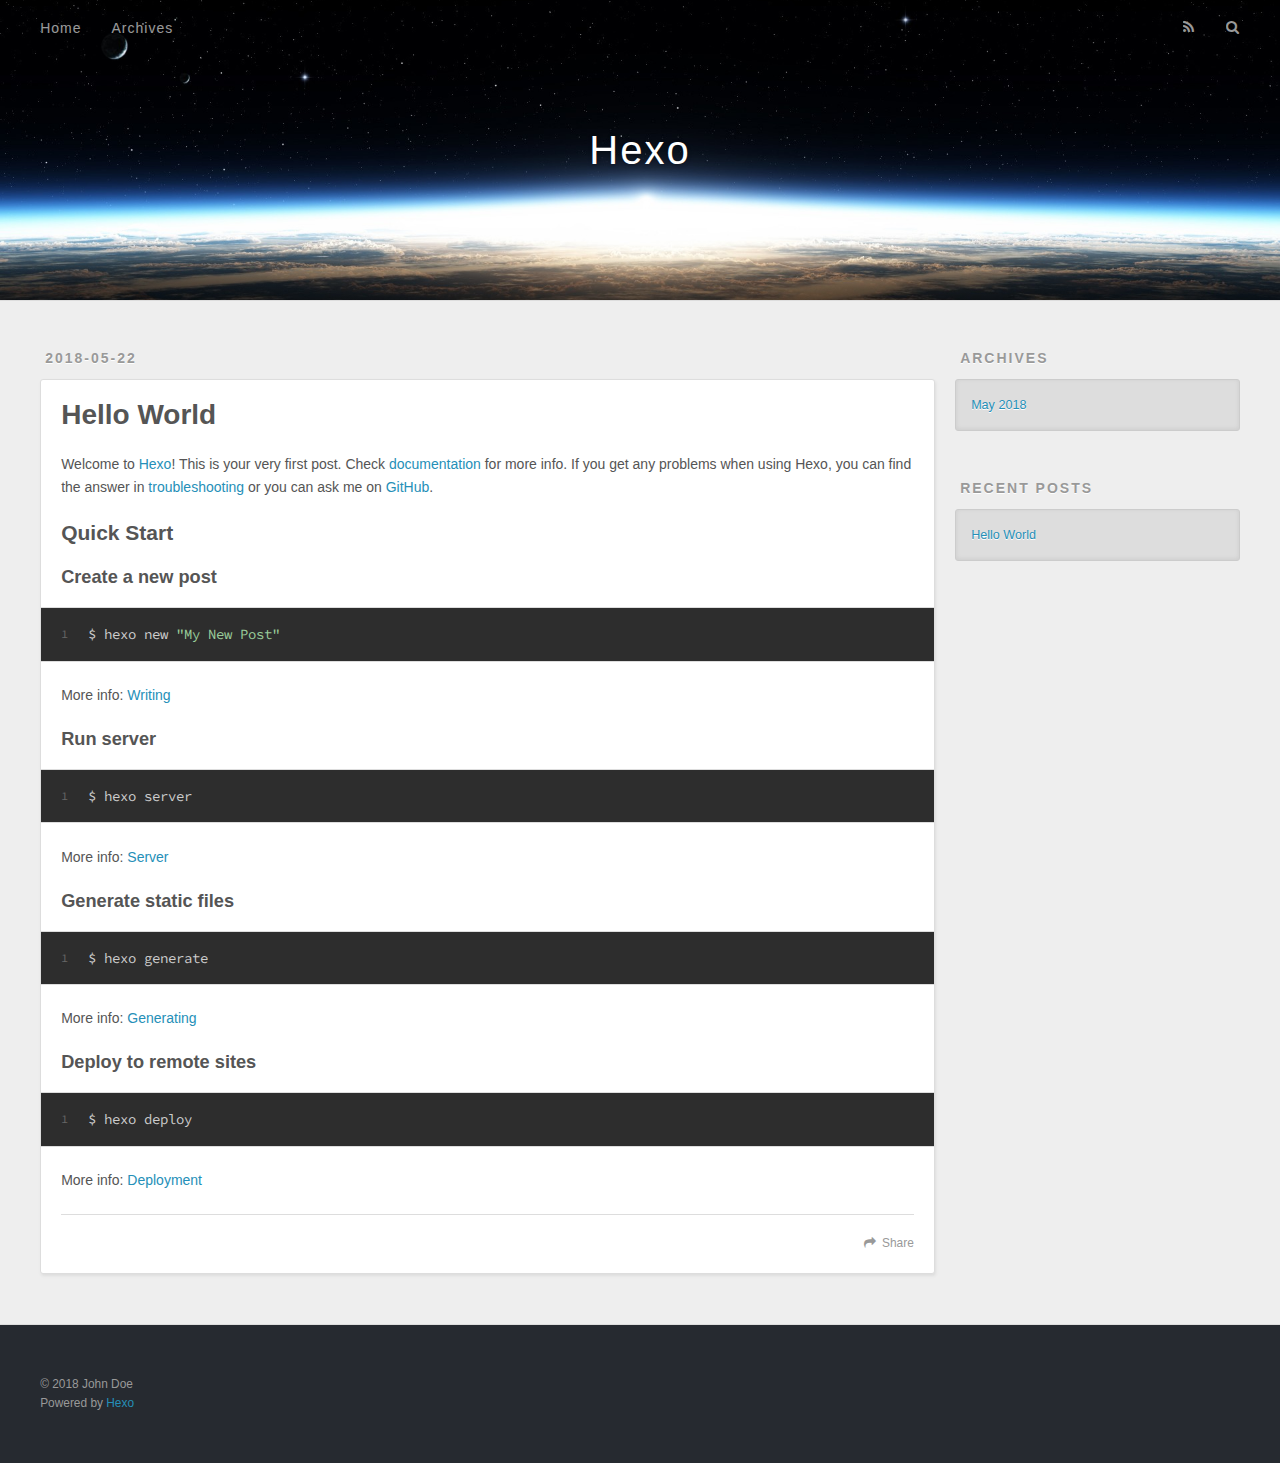
==== commit 32ff63f2: "Site updated: 2018-05-22 17:44:14" ====
--- a/index.html
+++ b/index.html
@@ -62,167 +62,6 @@
       <div class="outer">
         <section id="main">
   
-    <article id="post-Java堆栈" class="article article-type-post" itemscope itemprop="blogPost">
-  <div class="article-meta">
-    <a href="/2018/05/22/Java堆栈/" class="article-date">
-  <time datetime="2018-05-22T08:57:50.404Z" itemprop="datePublished">2018-05-22</time>
-</a>
-    
-  </div>
-  <div class="article-inner">
-    
-    
-    <div class="article-entry" itemprop="articleBody">
-      
-        <p>简单的说： Java把内存划分成两种：一种是栈内存，一种是堆内存。</p>
-<p>在函数中定义的一些基本类型的变量和对象的引用变量都在函数的栈内存中分配。 当在一段代码块定义一个变量时，Java就在栈中为这个变量分配内存空间，当超过变量的作用域后，Java会自动释放掉为该变量所分配的内存空间，该内存空间可以立即被另作他用。</p>
-<pre><code>堆内存用来存放由new创建的对象和数组。
-
-在堆中分配的内存，由Java虚拟机的自动垃圾回收器来管理。
-</code></pre><ol>
-<li><p>栈(stack)与堆(heap)都是Java用来在Ram中存放数据的地方。与C++不同，Java自动管理栈和堆，程序员不能直接地设置栈或堆。</p>
-</li>
-<li><p>栈的优势是，存取速度比堆要快，仅次于直接位于CPU中的寄存器。但缺点是，存在栈中的数据大小与生存期必须是确定的，缺乏灵活性。另外，栈数据可以共享，详见第3点。堆的优势是可以动态地分配内存大小，生存期也不必事先告诉编译器，Java的垃圾收集器会自动收走这些不再使用的数据。但缺点是，由于要在运行时动态分配内存，存取速度较慢。</p>
-</li>
-<li><p>Java中的数据类型有两种。 一种是基本类型(primitive types), 共有8种，即int, short, long, byte, float, double, boolean, char(注意，并没有string的基本类型)。这种类型的定义是通过诸如int a = 3; long b = 255L;的形式来定义的，称为自动变量。值得注意的是，自动变量存的是字面值，不是类的实例，即不是类的引用，这里并没有类的存在。如int a = 3; 这里的a是一个指向int类型的引用，指向3这个字面值。这些字面值的数据，由于大小可知，生存期可知(这些字面值固定定义在某个程序块里面，程序块退出后，字段值就消失了)，出于追求速度的原因，就存在于栈中。</p>
-</li>
-</ol>
-<p>另外，栈有一个很重要的特殊性，就是存在栈中的数据可以共享。假设我们同时定义</p>
-<p> int a = 3; int b = 3；</p>
-<p>编译器先处理int a = 3；首先它会在栈中创建一个变量为a的引用，然后查找有没有字面值为3的地址，没找到，就开辟一个存放3这个字面值的地址，然后将a指向3的地址。接着处理int b = 3；在创建完b的引用变量后，由于在栈中已经有3这个字面值，便将b直接指向3的地址。这样，就出现了a与b同时均指向3的情况。</p>
-<p>特别注意的是，这种字面值的引用与类对象的引用不同。假定两个类对象的引用同时指向一个对象，如果一个对象引用变量修改了这个对象的内部状态，那么另一个对象引用变量也即刻反映出这个变化。相反，通过字面值的引用来修改其值，不会导致另一个指向此字面值的引用的值也跟着改变的情况。如上例，我们定义完a与 b的值后，再令a=4；那么，b不会等于4，还是等于3。在编译器内部，遇到a=4；时，它就会重新搜索栈中是否有4的字面值，如果没有，重新开辟地址存放4的值；如果已经有了，则直接将a指向这个地址。因此a值的改变不会影响到b的值。</p>
-<p>另一种是包装类数据，如Integer, String, Double等将相应的基本数据类型包装起来的类。这些类数据全部存在于堆中，Java用new()语句来显式地告诉编译器，在运行时才根据需要动态创建，因此比较灵活，但缺点是要占用更多的时间。</p>
-<ol start="4">
-<li><p>String是一个特殊的包装类数据。即可以用String str = new String(“abc”);的形式来创建，也可以用String str = “abc”；的形式来创建(作为对比，在JDK 5.0之前，你从未见过Integer i = 3;的表达式，因为类与字面值是不能通用的，除了String。而在JDK 5.0中，这种表达式是可以的！因为编译器在后台进行Integer i =  Integer.valueOf(3); 的转换)。前者是规范的类的创建过程，即在Java中，一切都是对象，而对象是类的实例，全部通过new()的形式来创建。Java 中的有些类，如DateFormat类，可以通过该类的getInstance()方法来返回一个新创建的类，似乎违反了此原则。其实不然。该类运用了单例模式来返回类的实例，只不过这个实例是在该类内部通过new()来创建的，而getInstance()向外部隐藏了此细节。那为什么在String str = “abc”；中，并没有通过new()来创建实例，<br>是不是违反了上述原则？其实没有。</p>
-</li>
-<li><p>关于String str = “abc”的内部工作。Java内部将此语句转化为以下几个步骤：</p>
-</li>
-</ol>
-<p>(1)先定义一个名为str的对String类的对象引用变量：String str；</p>
-<p>(2)在栈中查找有没有存放值为”abc”的地址，如果没有，则开辟一个存放字面值为”abc”的地址，接着创建一个新的String类的对象o，并将o 的字符串值指向这个地址，而且在栈中这个地址旁边记下这个引用的对象o。如果已经有了值为”abc”的地址，则查找对象o，并返回o的地址。</p>
-<p>(3)将str指向对象o的地址。 值得注意的是，一般String类中字符串值都是直接存值的。但像String str = “abc”；这种场合下，其字符串值却是保存了一个指向存在栈中数据的引用！ 为了更好地说明这个问题，我们可以通过以下的几个代码进行验证。</p>
-<p>String str1 = “abc”; String str2 = “abc”;</p>
-<p>System.out.println(str1==str2); //true</p>
-<p> 注意，我们这里并不用str1.equals(str2)；的方式，因为这将比较两个字符串的值是否相等。==号，根据JDK的说明，只有在两个引用都指向了同一个对象时才返回真值。而我们在这里要看的是，str1与str2是否都指向了同一个对象。 结果说明，JVM创建了两个引用str1和str2，但只创建了一个对象，而且两个引用都指向了这个对象。 我们再来更进一步，将以上代码改成：</p>
-<p>String str1 = “abc”;</p>
-<p>String str2 = “abc”;</p>
-<p>str1 = “bcd”;</p>
-<p>System.out.println(str1 + “,” + str2); //bcd, abc</p>
-<p>System.out.println(str1==str2); //false</p>
-<p>这就是说，赋值的变化导致了类对象引用的变化，str1指向了另外一个新对象！而str2仍旧指向原来的对象。上例中，当我们将str1的值改为”bcd”时，JVM发现在栈中没有存<br>放该值的地址，便开辟了这个地址，并创建了一个新的对象，其字符串的值指向这个地址。</p>
-<p>事实上，String类被设计成为不可改变(immutable)的类。如果你要改变其值，可以，但JVM在运行时根据新值悄悄创建了一个新对象，然后将这个对象的地址返回给原来类的引用。这个创建过程虽说是完全自动进行的，但它毕竟占用了更多的时间。在对时间要求比较敏感的环境中，会带有一定的不良影响。 再修改原来代码：</p>
-<p>String str1 = “abc”;</p>
-<p>String str2 = “abc”;</p>
-<p>str1 = “bcd”;</p>
-<p>String str3 = str1;</p>
-<p>System.out.println(str3); //bcd</p>
-<p>String str4 = “bcd”;</p>
-<p>System.out.println(str1 == str4); //true</p>
-<p>str3 这个对象的引用直接指向str1所指向的对象(注意，str3并没有创建新对象)。当str1改完其值后，再创建一个String的引用str4，并指向因str1修改值而创建的新的对象。可以发现，这回str4也没有创建新的对象，从而再次实现栈中数据的共享。 我们再接着看以下的代码。</p>
-<p>String str1 = new String(“abc”);</p>
-<p>String str2 = “abc”;</p>
-<p>System.out.println(str1==str2); //false</p>
-<p>创建了两个引用。创建了两个对象。两个引用分别指向不同的两个对象。</p>
-<p>String str1 = “abc”;</p>
-<p>String str2 = new String(“abc”);</p>
-<p> System.out.println(str1==str2); //false</p>
-<p>创建了两个引用。创建了两个对象。两个引用分别指向不同的两个对象。 以上两段代码说明，只要是用new()来新建对象的，都会在堆中创建，而且其字符串是单独存值的，即使与栈中的数据相同，也不会与栈中的数据共享。</p>
-<ol start="6">
-<li><p>数据类型包装类的值不可修改。不仅仅是String类的值不可修改，所有的数据类型<br>包装类都不能更改其内部的值。</p>
-</li>
-<li><p>结论与建议：</p>
-</li>
-</ol>
-<p>(1)我们在使用诸如String str = “abc”；的格式定义类时，总是想当然地认为，我们创建了String类的对象str。担心陷阱！对象可能并没有被创建！唯一可以肯定的是，指向 String类的引用被创建了。至于这个引用到底是否指向了一个新的对象，必须根据上下文来考虑，除非你通过new()方法来显要地创建一个新的对象。因此，更为准确的说法是，我们创建了一个指向String类的对象的引用变量str，这个对象引用变量指向了某个值为”abc”的String类。清醒地认识到这一点对排除程序中难以发现的bug是很有帮助的。</p>
-<p>(2)使用String str = “abc”；的方式，可以在一定程度上提高程序的运行速度，因为JVM会自动根据栈中数据的实际情况来决定是否有必要创建新对象。而对于String str = new String(“abc”)；的代码，则一概在堆中创建新对象，而不管其字符串值是否相等，是否有必要创建新对象，从而加重了程序的负担。这个思想应该是享元模式的思想，但JDK的内部在这里实现是否应用了这个模式，不得而知。</p>
-<p>(3)当比较包装类里面的数值是否相等时，用equals()方法；当测试两个包装类的引用是否指向同一个对象时，用==。</p>
-<p>(4)由于String类的immutable性质，当String变量需要经常变换其值时，应该考虑使用StringBuffer类，以提高程序效率。</p>
-<p>java中内存分配策略及堆和栈的比较</p>
-<p>内存分配策略</p>
-<p>按照编译原理的观点,程序运行时的内存分配有三种策略,分别是静态的,栈式的,和堆式的.</p>
-<p>静态存储分配是指在编译时就能确定每个数据目标在运行时刻的存储空间需求,因而在<br>编译时就可以给他们分配固定的内存空间.这种分配策略要求程序代码中不允许有可变数据结构(比如可变数组)的存在,也不允许有嵌套或者递归的结构出现,因为它们都会导致编译程序无法计算准确的存储空间需求.</p>
-<p>栈式存储分配也可称为动态存储分配,是由一个类似于堆栈的运行栈来实现的.和静态存储分配相反,在栈式存储方案中,程序对数据区的需求在编译时是完全未知的,只有到运行的时候才能够知道,但是规定在运行中进入一个程序模块时,必须知道该程序模块所需的数据区大小才能够为其分配内存.和我们在数据结构所熟知的栈一样,栈式存储分配按照先进后出的原则进行分配。</p>
-<p>静态存储分配要求在编译时能知道所有变量的存储要求,栈式存储分配要求在过程的入口处必须知道所有的存储要求,而堆式存储分配则专门负责在编译时或运行时模块入口处都无法确定存储要求的数据结构的内存分配,比如可变长度串和对象实例.堆由大片的可利用块或空闲块组成,堆中的内存可以按照任意顺序分配和释放.</p>
-<p>堆和栈的比较</p>
-<p>上面的定义从编译原理的教材中总结而来,除静态存储分配之外,都显得很呆板和难以理解,下面撇开静态存储分配,集中比较堆和栈:</p>
-<p>从堆和栈的功能和作用来通俗的比较,堆主要用来存放对象的，栈主要是用来执行程序的.而这种不同又主要是由于堆和栈的特点决定的:</p>
-<p>在编程中，例如C/C++中，所有的方法调用都是通过栈来进行的,所有的局部变量,形式参数都是从栈中分配内存空间的。实际上也不是什么分配,只是从栈顶向上用就行,就好像工厂中的传送带(conveyor belt)一样,Stack Pointer会自动指引你到放东西的位置,你所要做的只是把东西放下来就行.退出函数的时候，修改栈指针就可以把栈中的内容销毁.这样的模式速度最快,当然要用来运行程序了.需要注意的是,在分配的时候,比如为一个即将要调用的程序模块分配数据区时,应事先知道这个数据区的大小,也就说是虽然分配是在程序运行时进行的,但是分配的大小多少是确定的,不变的,而这个”大小多少”是在编译时确定的,不是在运行时.</p>
-<p>堆是应用程序在运行的时候请求操作系统分配给自己内存，由于从操作系统管理的内存分配,所以在分配和销毁时都要占用时间，因此用堆的效率非常低.但是堆的优点在于,编译器不必知道要从堆里分配多少存储空间，也不必知道存储的数据要在堆里停留多长的时间,因此,用堆保存数据时会得到更大的灵活性。事实上,面向对象的多态性,堆内存分配是必不可少的,因为多态变量所需的存储空间只有在运行时创建了对象之后才能确定.在C++中，要求创建一个对象时，只需用 new命令编制相关的代码即可。执行这些代码时，会在堆里自动进行数据的保存.当然，为达到这种灵活性，必然会付出一定的代价:在堆里分配存储空间时会花掉更长的时间！这也正是导致我们刚才所说的效率低的原因,看来列宁同志说的好,人的优点往往也是人的缺点,人的缺点往往也是人的优点(晕~).</p>
-<p>JVM中的堆和栈</p>
-<p>JVM是基于堆栈的虚拟机.JVM为每个新创建的线程都分配一个堆栈.也就是说,对于一个Java程序来说，它的运行就是通过对堆栈的操作来完成的。堆栈以帧为单位保存线程的状态。JVM对堆栈只进行两种操作:以帧为单位的压栈和出栈操作。 我们知道,某个线程正在执行的方法称为此线程的当前方法.我们可能不知道,当前方法使用的帧称为当前帧。当线程激活一个Java方法,JVM就会在线程的 Java堆栈里新压入一个帧。这个帧自然成为了当前帧.在此方法执行期间,这个帧将用来保存参数,局部变量,中间计算过程和其他数据.这个帧在这里和编译原理中的活动纪录的概念是差不多的. 从Java的这种分配机制来看,堆栈又可以这样理解:堆栈(Stack)是操作系统在建立某个进程时或者线程(在支持多线程的操作系统中是线程)为这个线程建立的存储区域，该区域具有先进后出的特性。 每一个Java应用都唯一对应一个JVM实例，每一个实例唯一对应一个堆。应用程序在运行中所创建的所有类实例或数组都放在这个堆中,并由应用所有的线程 共享.跟C/C++不同，Java中分配堆内存是自动初始化的。Java中所有对象的存储空间都是在堆中分配的，但是这个对象的引用却是在堆栈中分配,也就是说在建立一个对象时从两个地方都分配内存，在堆中分配的内存实际建立这个对象，而在堆栈中分配的内存只是一个指向这个堆对象的指针(引用)而已。</p>
-<p>GC的思考<br>Java为什么慢?JVM的存在当然是一个原因,但有人说,在Java中,除了简单类型(int,char等)的数据结构,其它都是在堆中分配内存(所以说Java的一切都是对象)，这也<br>是程序慢的原因之一。</p>
-<p>我的想法是(应该说代表TIJ的观点),如果没有Garbage Collector(GC),上面的说法就是成立的.堆不象栈是连续的空间,没有办法指望堆本身的内存分配能够象堆栈一样拥有传送带般的速度,因为,谁会 为你整理庞大的堆空间,让你几乎没有延迟的从堆中获取新的空间呢?</p>
-<p>这个时候,GC站出来解决问题.我们都知道GC用来清除内存垃圾,为堆腾出空间供程序使用,但GC同时也担负了另外一个重要的任务,就是要让Java中堆的内存分配和其他语言中堆栈的内存分配一样快,因为速度的问题几乎是众口一词的对Java的诟病.要达到这样的目的,就必须使堆的分配也能够做到象传送带一样,不用自己操心去找空闲空间.这样,GC除了负责清除Garbage外,还要负责整理堆中的对象,把它们转移到一个远离Garbage的纯净空间中无间隔的排列起来,就象堆栈中一样紧凑,这样Heap Pointer就可以方便的指向传送带的起始位置,或者说一个未使用的空间,为下一个需要分配内存的对象”指引方向”.因此可以这样说,垃圾收集影响了对象的创建速度,听起来很怪,对不对?</p>
-<p> 那GC怎样在堆中找到所有存活的对象呢?前面说了,在建立一个对象时，在堆中分配实际建立这个对象的内存,而在堆栈中分配一个指向这个堆对象的指针(引 用),那么只要在堆栈(也有可能在静态存储区)找到这个引用,就可以跟踪到所有存活的对象.找到之后,GC将它们从一个堆的块中移到另外一个堆的块中,并 将它们一个挨一个的排列起来,就象我们上面说的那样,模拟出了一个栈的结构,但又不是先进后出的分配,而是可以任意分配的,在速度可以保证的情况下, Isn’t it great?</p>
-<p> 但是，列宁同志说了,人的优点往往也是人的缺点,人的缺点往往也是人的优点(再晕~~).GC()的运行要占用一个线程,这本身就是一个降低程序运行性能 的缺陷,更何况这个线程还要在堆中把内存翻来覆去的折腾.不仅如此,如上面所说,堆中存活的对象被搬移了位置,那么所有对这些对象的引用都要重新赋值.这 些开销都会导致性能的降低.</p>
-<p>基础数据类型直接在栈空间分配，方法的形式参数，直接在栈空间分配，当方法调用完成后从栈空间回收。引用数据类型，需要用new来创建，既在栈空间 分配一个地址空间，又在堆空间分配对象的类变量 。方法的引用参数，在栈空间分配一个地址空间，并指向堆空间的对象区，当方法调用完成后从栈空间回收。局部变量new出来时，在栈空间和堆空间中分配空 间，当局部变量生命周期结束后，栈空间立刻被回收，堆空间区域等待GC回收。方法调用时传入的literal参数，先在栈空间分配，在方法调用完成后从栈 空间分配。字<br>符串常量在DATA区域分配，this在堆空间分配。数组既在栈空间分配数组名称，又在堆空间分配数组实际的大小！</p>
-<p>JVM中的堆和栈</p>
-<p>JVM是基于堆栈的虚拟机。JVM为每个新创建的线程都分配一个堆栈。也就是说，对于一个Java程序来说，它的运行就是通过对堆栈的操作来完成的。堆栈以帧为单位保存线程的状态。JVM对堆栈只进行两种操作:以帧为单位的压栈和出栈操作。 我们知道，某个线程正在执行的方法称为此线程的当前方法。我们可能不知道，当前方法使用的帧称为当前帧。当线程激活一个Java方法，JVM就会在 线程的Java堆栈里新压入一个帧。这个帧自然成为了当前帧.在此方法执行期间，这个帧将用来保存参数，局部变量，中间计算过程和其他数据。这个帧在这里 和编译原理中的活动纪录的概念是差不多的。 从Java的这种分配机制来看,堆栈又可以这样理解：堆栈(Stack)是操作系统在建立某个进程时或者线程(在支持多线程的操作系统中是线程)为这个线程建立的存储区域，该区域具有先进后出的特性。<br>每一个Java应用都唯一对应一个JVM实例，每一个实例唯一对应一个堆。应用程序在运行中所创建的所有类实例或数组都放在这个堆中，并由应用所有 的线程共享。跟C/C++不同，Java中分配堆内存是自动初始化的。Java中所有对象的存储空间都是在堆中分配的，但是这个对象的引用却是在堆栈中分 配,也就是说在建立一个对象时从两个地方都分配内存，在堆中分配的内存实际建立这个对象，而在堆栈中分配的内存只是一个指向这个堆对象的指针(引用)而已。</p>
-
-      
-    </div>
-    <footer class="article-footer">
-      <a data-url="http://tianjin1996.github.io/2018/05/22/Java堆栈/" data-id="cjhhgo20h00000kuuib0rirs5" class="article-share-link">Share</a>
-      
-      
-    </footer>
-  </div>
-  
-</article>
-
-
-  
-    <article id="post-构造函数解析" class="article article-type-post" itemscope itemprop="blogPost">
-  <div class="article-meta">
-    <a href="/2018/05/22/构造函数解析/" class="article-date">
-  <time datetime="2018-05-22T08:57:50.399Z" itemprop="datePublished">2018-05-22</time>
-</a>
-    
-  </div>
-  <div class="article-inner">
-    
-    
-    <div class="article-entry" itemprop="articleBody">
-      
-        <h1 id="构造函数的作用及其使用规范"><a href="#构造函数的作用及其使用规范" class="headerlink" title="构造函数的作用及其使用规范"></a>构造函数的作用及其使用规范</h1><p>##基本特性：</p>
-<ul>
-<li>构造函数是类的一个特殊方法，这个方法用来生成实例时<strong>由系统自动调用，程序员无法直接调用</strong>。主要特性包括：<blockquote>
-<p>（1）构造方法的方法名必须与类名相同。<br>（2）构造方法没有返回类型，属性public，无返回值 。<br>（3）构造方法的主要作用是完成对象的初始化工作，它能够把定义对象时的参数传给对象的域。<br>（4）一个类可以定义多个构造方法，如果在定义类时没有定义构造方法，则编译系统会自动插入一个无参数的默认构造器，这个构造器不执行任何代码。<br>（5）构造方法可以重载，以参数的个数，类型，或排列顺序区分。</p>
-</blockquote>
-</li>
-</ul>
-<p>##使用注意事项：</p>
-<ul>
-<li><p>一个类（如：ClassA），如果没有声明任何构造函数，那么系统会自动生成一个无参构造函数，此时使用ClassA myClass = new ClassA（），不会报错。但是，<strong>如果显式声明了一个有参构造函数，却没有声明一个无参构造函数的话，系统不会自动生成一个无参构造函数，此时，再使用ClassA myClass = new ClassA（）就会报错</strong>。如果要消除报错，则必须使用有参构造函数，或者添加一个无参构造函数。</p>
-</li>
-<li><p>在继承关系中，子类的所有构造函数（包括无参构造函数（默认构造函数），有参构造函数等），<strong>如果不显式声明调用哪种super，那么都会默认调用super（），即都会默认调用父类的无参构造函数（默认构造函数）。而，如果父类此时没有无参构造函数存在的话，就会报错</strong>。为了修改报错，只能显式调用父类显式声明的构造函数之一或者在父类中增加无参构造函数。</p>
-</li>
-<li><p>在继承关系中，<strong>当使用new一个类时，程序的执行顺序为：首先执行父类的构造函数方法，再执行自身的构造函数方法</strong>，这个执行顺序不可更改，否则报错或不能运行。</p>
-</li>
-<li><p>在深度继承关系中，即<strong>当存在C继承B，B继承A，或者更多层继承时，首先执行最上层的构造函数，再依次顺着继承链传递下去，一直到创建对象的那个类</strong>。例如：我们声明C对象时，调用的是C的构造函数c,构造函数c调用的是父类B的构造函数b,构造函数b调用的是父类A中的构造函数a，那么执行结果就是：a =&gt; b =&gt; c 。</p>
-</li>
-<li><p>若父类只有无参构造函数，子类继承父类在子类的构造函数可以隐式通过super调用父类构造函数(可省略)原因：子类继承父类实例化时是先从父类先开始实例化的，构造函数就是对象实例化的入口，若父类只存在一个有参构造函数，那么子类构造函数中必须显示调用父类的接(super：参数必须一致)，若父类存在多个构造函数，子类继承只需要继承父类的一个构造函数使用接口即可 (如果父类存在一个无参构造函数，可以隐式调用)。<br>注意：一般为了提高程序的鲁棒性，<strong>在创建有参的构造函数时一般一起显示创建无参的构造函数，使得创建无参的构造函数时不会报错</strong>，若对象必须使用参数才能初始化，只需创建一个有参构造函数即可，可以约束对象实例的创建流程。</p>
-</li>
-</ul>
-<p>相关链接：</p>
-<ul>
-<li><a href="http://blog.csdn.net/qiumengchen12/article/details/44829907" target="_blank" rel="noopener">http://blog.csdn.net/qiumengchen12/article/details/44829907</a></li>
-<li><a href="http://blog.csdn.net/yang1464657625/article/details/53485136" target="_blank" rel="noopener">http://blog.csdn.net/yang1464657625/article/details/53485136</a></li>
-</ul>
-
-      
-    </div>
-    <footer class="article-footer">
-      <a data-url="http://tianjin1996.github.io/2018/05/22/构造函数解析/" data-id="cjhhgo21400020kuu8q2okvl0" class="article-share-link">Share</a>
-      
-      
-    </footer>
-  </div>
-  
-</article>
-
-
-  
     <article id="post-hello-world" class="article article-type-post" itemscope itemprop="blogPost">
   <div class="article-meta">
     <a href="/2018/05/22/hello-world/" class="article-date">
@@ -258,7 +97,7 @@
       
     </div>
     <footer class="article-footer">
-      <a data-url="http://tianjin1996.github.io/2018/05/22/hello-world/" data-id="cjhhgo21200010kuujmc827wy" class="article-share-link">Share</a>
+      <a data-url="http://tianjin1996.github.io/2018/05/22/hello-world/" data-id="cjhhhszky0000touuhegivyz7" class="article-share-link">Share</a>
       
       
     </footer>
@@ -297,14 +136,6 @@
     <h3 class="widget-title">Recent Posts</h3>
     <div class="widget">
       <ul>
-        
-          <li>
-            <a href="/2018/05/22/Java堆栈/">(no title)</a>
-          </li>
-        
-          <li>
-            <a href="/2018/05/22/构造函数解析/">(no title)</a>
-          </li>
         
           <li>
             <a href="/2018/05/22/hello-world/">Hello World</a>
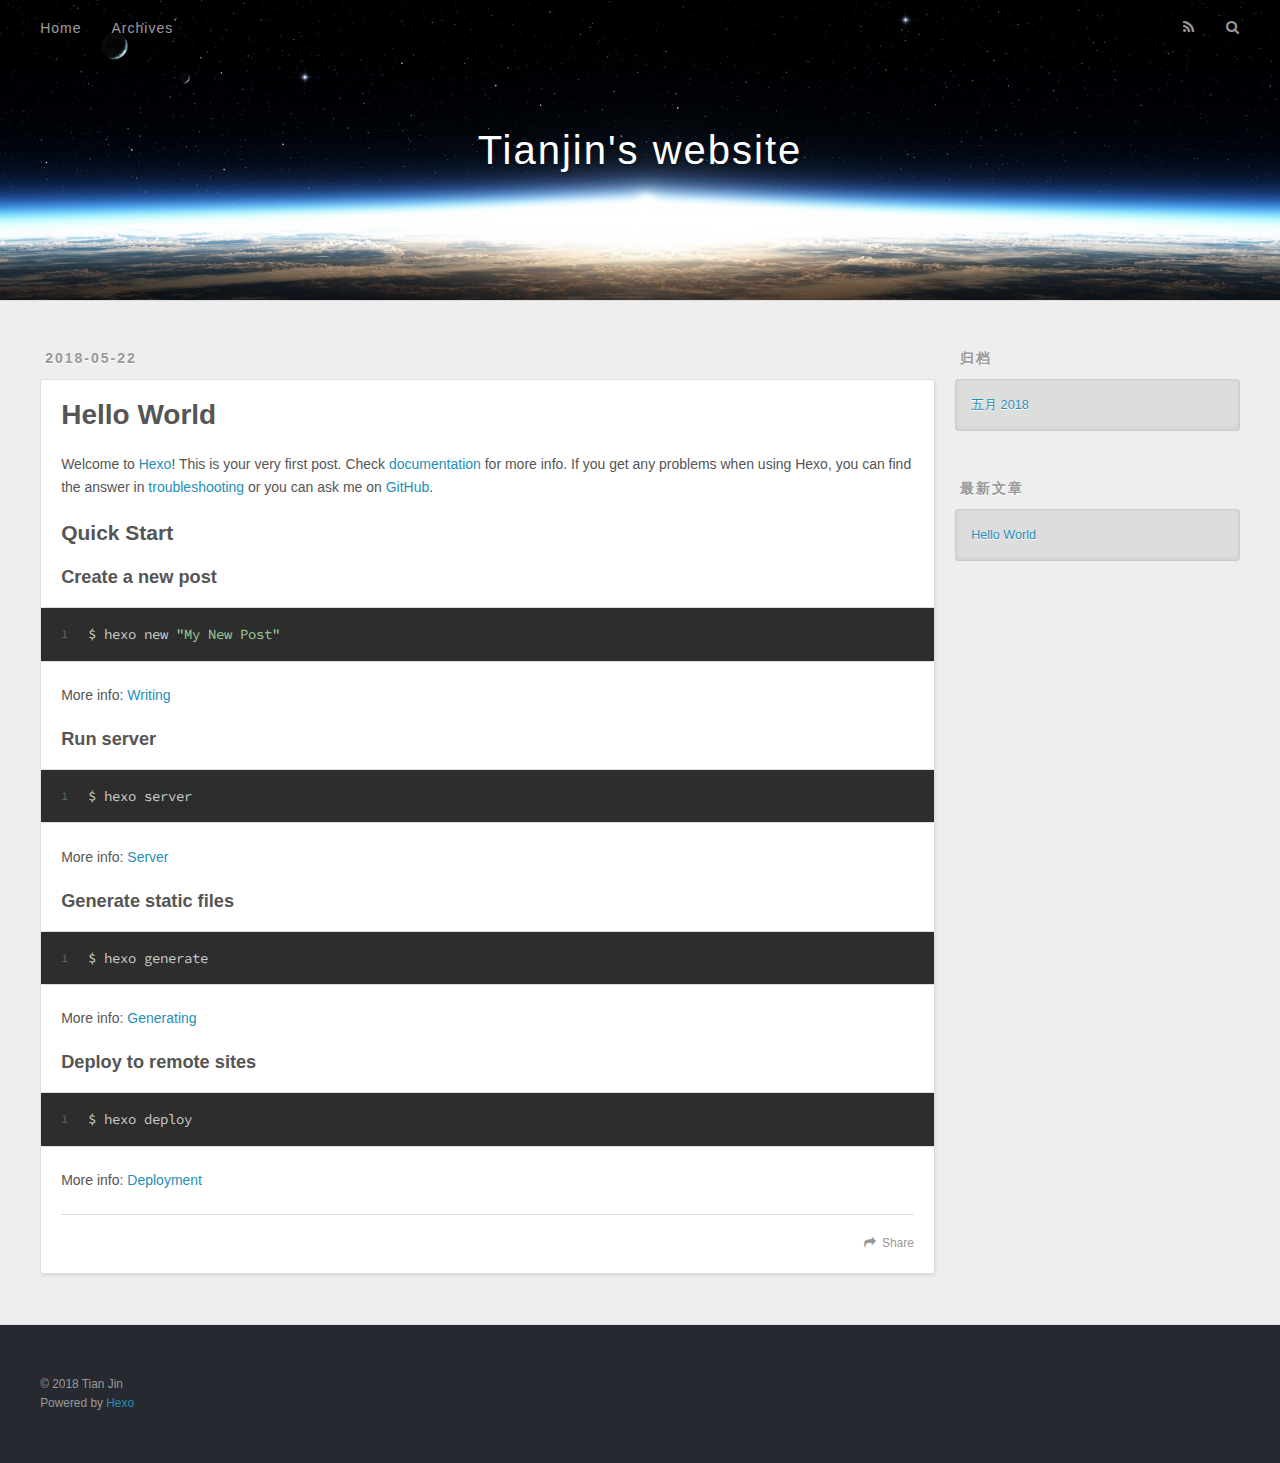
==== commit 6e930001: "Site updated: 2018-05-22 18:15:31" ====
--- a/index.html
+++ b/index.html
@@ -5,17 +5,18 @@
   
 
   
-  <title>Hexo</title>
+  <title>Tianjin&#39;s website</title>
   <meta name="viewport" content="width=device-width, initial-scale=1, maximum-scale=1">
-  <meta property="og:type" content="website">
-<meta property="og:title" content="Hexo">
+  <meta name="keywords" content="sharing and learning">
+<meta property="og:type" content="website">
+<meta property="og:title" content="Tianjin&#39;s website">
 <meta property="og:url" content="http://tianjin1996.github.io/index.html">
-<meta property="og:site_name" content="Hexo">
-<meta property="og:locale" content="default">
+<meta property="og:site_name" content="Tianjin&#39;s website">
+<meta property="og:locale" content="zh-CN">
 <meta name="twitter:card" content="summary">
-<meta name="twitter:title" content="Hexo">
+<meta name="twitter:title" content="Tianjin&#39;s website">
   
-    <link rel="alternate" href="/atom.xml" title="Hexo" type="application/atom+xml">
+    <link rel="alternate" href="/atom.xml" title="Tianjin&#39;s website" type="application/atom+xml">
   
   
     <link rel="icon" href="/favicon.png">
@@ -34,7 +35,7 @@
   <div id="header-outer" class="outer">
     <div id="header-title" class="inner">
       <h1 id="logo-wrap">
-        <a href="/" id="logo">Hexo</a>
+        <a href="/" id="logo">Tianjin&#39;s website</a>
       </h1>
       
     </div>
@@ -51,7 +52,7 @@
         
           <a id="nav-rss-link" class="nav-icon" href="/atom.xml" title="RSS Feed"></a>
         
-        <a id="nav-search-btn" class="nav-icon" title="Search"></a>
+        <a id="nav-search-btn" class="nav-icon" title="搜索"></a>
       </nav>
       <div id="search-form-wrap">
         <form action="//google.com/search" method="get" accept-charset="UTF-8" class="search-form"><input type="search" name="q" class="search-form-input" placeholder="Search"><button type="submit" class="search-form-submit">&#xF002;</button><input type="hidden" name="sitesearch" value="http://tianjin1996.github.io"></form>
@@ -97,7 +98,7 @@
       
     </div>
     <footer class="article-footer">
-      <a data-url="http://tianjin1996.github.io/2018/05/22/hello-world/" data-id="cjhhhszky0000touuhegivyz7" class="article-share-link">Share</a>
+      <a data-url="http://tianjin1996.github.io/2018/05/22/hello-world/" data-id="cjhhiv2t20000yguugxzd4n6b" class="article-share-link">Share</a>
       
       
     </footer>
@@ -123,9 +124,9 @@
   
     
   <div class="widget-wrap">
-    <h3 class="widget-title">Archives</h3>
+    <h3 class="widget-title">归档</h3>
     <div class="widget">
-      <ul class="archive-list"><li class="archive-list-item"><a class="archive-list-link" href="/archives/2018/05/">May 2018</a></li></ul>
+      <ul class="archive-list"><li class="archive-list-item"><a class="archive-list-link" href="/archives/2018/05/">五月 2018</a></li></ul>
     </div>
   </div>
 
@@ -133,7 +134,7 @@
   
     
   <div class="widget-wrap">
-    <h3 class="widget-title">Recent Posts</h3>
+    <h3 class="widget-title">最新文章</h3>
     <div class="widget">
       <ul>
         
@@ -153,7 +154,7 @@
   
   <div class="outer">
     <div id="footer-info" class="inner">
-      &copy; 2018 John Doe<br>
+      &copy; 2018 Tian Jin<br>
       Powered by <a href="http://hexo.io/" target="_blank">Hexo</a>
     </div>
   </div>
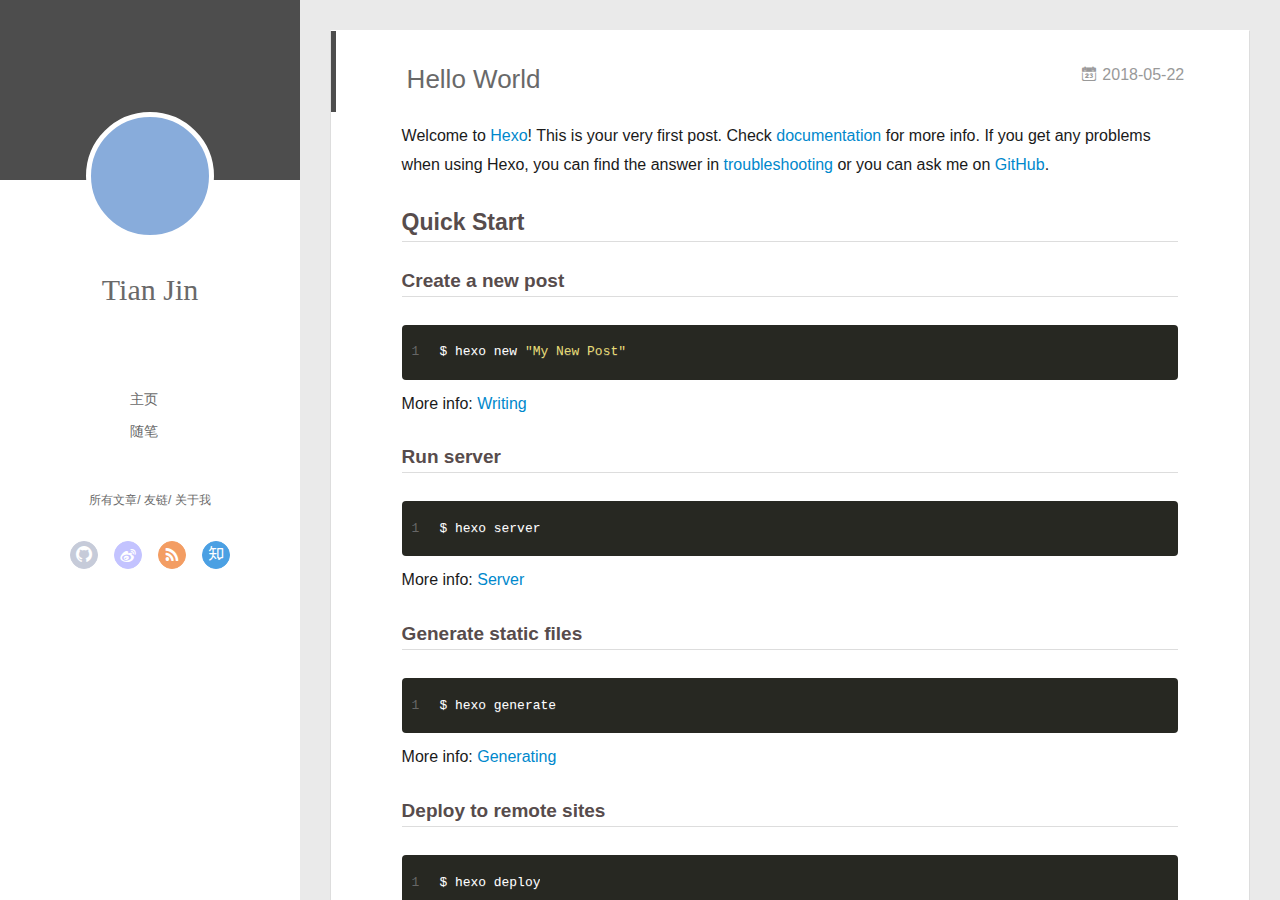
==== commit 790ef2a7: "Site updated: 2018-05-22 18:39:35" ====
--- a/index.html
+++ b/index.html
@@ -3,8 +3,9 @@
 <head>
   <meta charset="utf-8">
   
-
-  
+  <meta name="renderer" content="webkit">
+  <meta http-equiv="X-UA-Compatible" content="IE=edge" >
+  <link rel="dns-prefetch" href="http://tianjin1996.github.io">
   <title>Tianjin&#39;s website</title>
   <meta name="viewport" content="width=device-width, initial-scale=1, maximum-scale=1">
   <meta name="keywords" content="sharing and learning">
@@ -16,62 +17,144 @@
 <meta name="twitter:card" content="summary">
 <meta name="twitter:title" content="Tianjin&#39;s website">
   
-    <link rel="alternate" href="/atom.xml" title="Tianjin&#39;s website" type="application/atom+xml">
+    <link rel="alternative" href="/atom.xml" title="Tianjin&#39;s website" type="application/atom+xml">
   
   
     <link rel="icon" href="/favicon.png">
   
-  
-    <link href="//fonts.googleapis.com/css?family=Source+Code+Pro" rel="stylesheet" type="text/css">
-  
-  <link rel="stylesheet" href="/css/style.css">
+  <link rel="stylesheet" type="text/css" href="/./main.0cf68a.css">
+  <style type="text/css">
+  
+    #container.show {
+      background: linear-gradient(200deg,#a0cfe4,#e8c37e);
+    }
+  </style>
+  
+
+  
+
 </head>
 
 <body>
-  <div id="container">
-    <div id="wrap">
-      <header id="header">
-  <div id="banner"></div>
-  <div id="header-outer" class="outer">
-    <div id="header-title" class="inner">
-      <h1 id="logo-wrap">
-        <a href="/" id="logo">Tianjin&#39;s website</a>
-      </h1>
-      
-    </div>
-    <div id="header-inner" class="inner">
-      <nav id="main-nav">
-        <a id="main-nav-toggle" class="nav-icon"></a>
-        
-          <a class="main-nav-link" href="/">Home</a>
-        
-          <a class="main-nav-link" href="/archives">Archives</a>
-        
-      </nav>
-      <nav id="sub-nav">
-        
-          <a id="nav-rss-link" class="nav-icon" href="/atom.xml" title="RSS Feed"></a>
-        
-        <a id="nav-search-btn" class="nav-icon" title="搜索"></a>
-      </nav>
-      <div id="search-form-wrap">
-        <form action="//google.com/search" method="get" accept-charset="UTF-8" class="search-form"><input type="search" name="q" class="search-form-input" placeholder="Search"><button type="submit" class="search-form-submit">&#xF002;</button><input type="hidden" name="sitesearch" value="http://tianjin1996.github.io"></form>
-      </div>
-    </div>
-  </div>
-</header>
-      <div class="outer">
-        <section id="main">
-  
-    <article id="post-hello-world" class="article article-type-post" itemscope itemprop="blogPost">
-  <div class="article-meta">
-    <a href="/2018/05/22/hello-world/" class="article-date">
-  <time datetime="2018-05-22T08:43:54.370Z" itemprop="datePublished">2018-05-22</time>
-</a>
-    
-  </div>
+  <div id="container" q-class="show:isCtnShow">
+    <canvas id="anm-canvas" class="anm-canvas"></canvas>
+    <div class="left-col" q-class="show:isShow">
+      
+<div class="overlay" style="background: #4d4d4d"></div>
+<div class="intrude-less">
+	<header id="header" class="inner">
+		<a href="/" class="profilepic">
+			<img src="" class="js-avatar">
+		</a>
+		<hgroup>
+		  <h1 class="header-author"><a href="/">Tian Jin</a></h1>
+		</hgroup>
+		
+
+		<nav class="header-menu">
+			<ul>
+			
+				<li><a href="/">主页</a></li>
+	        
+				<li><a href="/tags/随笔/">随笔</a></li>
+	        
+			</ul>
+		</nav>
+		<nav class="header-smart-menu">
+    		
+    			
+    			<a q-on="click: openSlider(e, 'innerArchive')" href="javascript:void(0)">所有文章</a>
+    			
+            
+    			
+    			<a q-on="click: openSlider(e, 'friends')" href="javascript:void(0)">友链</a>
+    			
+            
+    			
+    			<a q-on="click: openSlider(e, 'aboutme')" href="javascript:void(0)">关于我</a>
+    			
+            
+		</nav>
+		<nav class="header-nav">
+			<div class="social">
+				
+					<a class="github" target="_blank" href="#" title="github"><i class="icon-github"></i></a>
+		        
+					<a class="weibo" target="_blank" href="#" title="weibo"><i class="icon-weibo"></i></a>
+		        
+					<a class="rss" target="_blank" href="#" title="rss"><i class="icon-rss"></i></a>
+		        
+					<a class="zhihu" target="_blank" href="#" title="zhihu"><i class="icon-zhihu"></i></a>
+		        
+			</div>
+		</nav>
+	</header>		
+</div>
+
+    </div>
+    <div class="mid-col" q-class="show:isShow,hide:isShow|isFalse">
+      
+<nav id="mobile-nav">
+  	<div class="overlay js-overlay" style="background: #4d4d4d"></div>
+	<div class="btnctn js-mobile-btnctn">
+  		<div class="slider-trigger list" q-on="click: openSlider(e)"><i class="icon icon-sort"></i></div>
+	</div>
+	<div class="intrude-less">
+		<header id="header" class="inner">
+			<div class="profilepic">
+				<img src="" class="js-avatar">
+			</div>
+			<hgroup>
+			  <h1 class="header-author js-header-author">Tian Jin</h1>
+			</hgroup>
+			
+			
+			
+				
+			
+				
+			
+			
+			
+			<nav class="header-nav">
+				<div class="social">
+					
+						<a class="github" target="_blank" href="#" title="github"><i class="icon-github"></i></a>
+			        
+						<a class="weibo" target="_blank" href="#" title="weibo"><i class="icon-weibo"></i></a>
+			        
+						<a class="rss" target="_blank" href="#" title="rss"><i class="icon-rss"></i></a>
+			        
+						<a class="zhihu" target="_blank" href="#" title="zhihu"><i class="icon-zhihu"></i></a>
+			        
+				</div>
+			</nav>
+
+			<nav class="header-menu js-header-menu">
+				<ul style="width: 50%">
+				
+				
+					<li style="width: 50%"><a href="/">主页</a></li>
+		        
+					<li style="width: 50%"><a href="/tags/随笔/">随笔</a></li>
+		        
+				</ul>
+			</nav>
+		</header>				
+	</div>
+	<div class="mobile-mask" style="display:none" q-show="isShow"></div>
+</nav>
+
+      <div id="wrapper" class="body-wrap">
+        <div class="menu-l">
+          <div class="canvas-wrap">
+            <canvas data-colors="#eaeaea" data-sectionHeight="100" data-contentId="js-content" id="myCanvas1" class="anm-canvas"></canvas>
+          </div>
+          <div id="js-content" class="content-ll">
+            
+  
+    <article id="post-hello-world" class="article article-type-post  article-index" itemscope itemprop="blogPost">
   <div class="article-inner">
-    
     
       <header class="article-header">
         
@@ -81,6 +164,11 @@
     </h1>
   
 
+        
+        <a href="/2018/05/22/hello-world/" class="archive-article-date">
+  	<time datetime="2018-05-22T08:43:54.370Z" itemprop="datePublished"><i class="icon-calendar icon"></i>2018-05-22</time>
+</a>
+        
       </header>
     
     <div class="article-entry" itemprop="articleBody">
@@ -96,90 +184,292 @@
 <p>More info: <a href="https://hexo.io/docs/deployment.html" target="_blank" rel="noopener">Deployment</a></p>
 
       
-    </div>
-    <footer class="article-footer">
-      <a data-url="http://tianjin1996.github.io/2018/05/22/hello-world/" data-id="cjhhiv2t20000yguugxzd4n6b" class="article-share-link">Share</a>
-      
-      
-    </footer>
+
+      
+    </div>
+    <div class="article-info article-info-index">
+      
+      
+      
+
+      
+        <p class="article-more-link">
+          <a class="article-more-a" href="/2018/05/22/hello-world/">展开全文 >></a>
+        </p>
+      
+
+      
+      <div class="clearfix"></div>
+    </div>
   </div>
-  
 </article>
 
-
-  
-
-
-</section>
-        
-          <aside id="sidebar">
-  
-    
-
-  
-    
-
-  
-    
-  
-    
-  <div class="widget-wrap">
-    <h3 class="widget-title">归档</h3>
-    <div class="widget">
-      <ul class="archive-list"><li class="archive-list-item"><a class="archive-list-link" href="/archives/2018/05/">五月 2018</a></li></ul>
-    </div>
-  </div>
-
-
-  
-    
-  <div class="widget-wrap">
-    <h3 class="widget-title">最新文章</h3>
-    <div class="widget">
-      <ul>
-        
-          <li>
-            <a href="/2018/05/22/hello-world/">Hello World</a>
-          </li>
-        
-      </ul>
-    </div>
-  </div>
-
-  
+<aside class="wrap-side-operation">
+    <div class="mod-side-operation">
+        
+        <div class="jump-container" id="js-jump-container" style="display:none;">
+            <a href="javascript:void(0)" class="mod-side-operation__jump-to-top">
+                <i class="icon-font icon-back"></i>
+            </a>
+            <div id="js-jump-plan-container" class="jump-plan-container" style="top: -11px;">
+                <i class="icon-font icon-plane jump-plane"></i>
+            </div>
+        </div>
+        
+        
+    </div>
 </aside>
-        
+
+
+
+
+  
+  
+
+
+          </div>
+        </div>
       </div>
       <footer id="footer">
-  
   <div class="outer">
-    <div id="footer-info" class="inner">
-      &copy; 2018 Tian Jin<br>
-      Powered by <a href="http://hexo.io/" target="_blank">Hexo</a>
+    <div id="footer-info">
+    	<div class="footer-left">
+    		&copy; 2018 Tian Jin
+    	</div>
+      	<div class="footer-right">
+      		<a href="http://hexo.io/" target="_blank">Hexo</a>  Theme <a href="https://github.com/litten/hexo-theme-yilia" target="_blank">Yilia</a> by Litten
+      	</div>
     </div>
   </div>
 </footer>
     </div>
-    <nav id="mobile-nav">
-  
-    <a href="/" class="mobile-nav-link">Home</a>
-  
-    <a href="/archives" class="mobile-nav-link">Archives</a>
-  
-</nav>
-    
-
-<script src="//ajax.googleapis.com/ajax/libs/jquery/2.0.3/jquery.min.js"></script>
-
-
-  <link rel="stylesheet" href="/fancybox/jquery.fancybox.css">
-  <script src="/fancybox/jquery.fancybox.pack.js"></script>
-
-
-<script src="/js/script.js"></script>
-
-
-
+    <script>
+	var yiliaConfig = {
+		mathjax: false,
+		isHome: true,
+		isPost: false,
+		isArchive: false,
+		isTag: false,
+		isCategory: false,
+		open_in_new: false,
+		toc_hide_index: true,
+		root: "/",
+		innerArchive: true,
+		showTags: false
+	}
+</script>
+
+<script>!function(t){function n(e){if(r[e])return r[e].exports;var i=r[e]={exports:{},id:e,loaded:!1};return t[e].call(i.exports,i,i.exports,n),i.loaded=!0,i.exports}var r={};n.m=t,n.c=r,n.p="./",n(0)}([function(t,n,r){r(195),t.exports=r(191)},function(t,n,r){var e=r(3),i=r(52),o=r(27),u=r(28),c=r(53),f="prototype",a=function(t,n,r){var s,l,h,v,p=t&a.F,d=t&a.G,y=t&a.S,g=t&a.P,b=t&a.B,m=d?e:y?e[n]||(e[n]={}):(e[n]||{})[f],x=d?i:i[n]||(i[n]={}),w=x[f]||(x[f]={});d&&(r=n);for(s in r)l=!p&&m&&void 0!==m[s],h=(l?m:r)[s],v=b&&l?c(h,e):g&&"function"==typeof h?c(Function.call,h):h,m&&u(m,s,h,t&a.U),x[s]!=h&&o(x,s,v),g&&w[s]!=h&&(w[s]=h)};e.core=i,a.F=1,a.G=2,a.S=4,a.P=8,a.B=16,a.W=32,a.U=64,a.R=128,t.exports=a},function(t,n,r){var e=r(6);t.exports=function(t){if(!e(t))throw TypeError(t+" is not an object!");return t}},function(t,n){var r=t.exports="undefined"!=typeof window&&window.Math==Math?window:"undefined"!=typeof self&&self.Math==Math?self:Function("return this")();"number"==typeof __g&&(__g=r)},function(t,n){t.exports=function(t){try{return!!t()}catch(t){return!0}}},function(t,n){var r=t.exports="undefined"!=typeof window&&window.Math==Math?window:"undefined"!=typeof self&&self.Math==Math?self:Function("return this")();"number"==typeof __g&&(__g=r)},function(t,n){t.exports=function(t){return"object"==typeof t?null!==t:"function"==typeof t}},function(t,n,r){var e=r(126)("wks"),i=r(76),o=r(3).Symbol,u="function"==typeof o;(t.exports=function(t){return e[t]||(e[t]=u&&o[t]||(u?o:i)("Symbol."+t))}).store=e},function(t,n){var r={}.hasOwnProperty;t.exports=function(t,n){return r.call(t,n)}},function(t,n,r){var e=r(94),i=r(33);t.exports=function(t){return e(i(t))}},function(t,n,r){t.exports=!r(4)(function(){return 7!=Object.defineProperty({},"a",{get:function(){return 7}}).a})},function(t,n,r){var e=r(2),i=r(167),o=r(50),u=Object.defineProperty;n.f=r(10)?Object.defineProperty:function(t,n,r){if(e(t),n=o(n,!0),e(r),i)try{return u(t,n,r)}catch(t){}if("get"in r||"set"in r)throw TypeError("Accessors not supported!");return"value"in r&&(t[n]=r.value),t}},function(t,n,r){t.exports=!r(18)(function(){return 7!=Object.defineProperty({},"a",{get:function(){return 7}}).a})},function(t,n,r){var e=r(14),i=r(22);t.exports=r(12)?function(t,n,r){return e.f(t,n,i(1,r))}:function(t,n,r){return t[n]=r,t}},function(t,n,r){var e=r(20),i=r(58),o=r(42),u=Object.defineProperty;n.f=r(12)?Object.defineProperty:function(t,n,r){if(e(t),n=o(n,!0),e(r),i)try{return u(t,n,r)}catch(t){}if("get"in r||"set"in r)throw TypeError("Accessors not supported!");return"value"in r&&(t[n]=r.value),t}},function(t,n,r){var e=r(40)("wks"),i=r(23),o=r(5).Symbol,u="function"==typeof o;(t.exports=function(t){return e[t]||(e[t]=u&&o[t]||(u?o:i)("Symbol."+t))}).store=e},function(t,n,r){var e=r(67),i=Math.min;t.exports=function(t){return t>0?i(e(t),9007199254740991):0}},function(t,n,r){var e=r(46);t.exports=function(t){return Object(e(t))}},function(t,n){t.exports=function(t){try{return!!t()}catch(t){return!0}}},function(t,n,r){var e=r(63),i=r(34);t.exports=Object.keys||function(t){return e(t,i)}},function(t,n,r){var e=r(21);t.exports=function(t){if(!e(t))throw TypeError(t+" is not an object!");return t}},function(t,n){t.exports=function(t){return"object"==typeof t?null!==t:"function"==typeof t}},function(t,n){t.exports=function(t,n){return{enumerable:!(1&t),configurable:!(2&t),writable:!(4&t),value:n}}},function(t,n){var r=0,e=Math.random();t.exports=function(t){return"Symbol(".concat(void 0===t?"":t,")_",(++r+e).toString(36))}},function(t,n){var r={}.hasOwnProperty;t.exports=function(t,n){return r.call(t,n)}},function(t,n){var r=t.exports={version:"2.4.0"};"number"==typeof __e&&(__e=r)},function(t,n){t.exports=function(t){if("function"!=typeof t)throw TypeError(t+" is not a function!");return t}},function(t,n,r){var e=r(11),i=r(66);t.exports=r(10)?function(t,n,r){return e.f(t,n,i(1,r))}:function(t,n,r){return t[n]=r,t}},function(t,n,r){var e=r(3),i=r(27),o=r(24),u=r(76)("src"),c="toString",f=Function[c],a=(""+f).split(c);r(52).inspectSource=function(t){return f.call(t)},(t.exports=function(t,n,r,c){var f="function"==typeof r;f&&(o(r,"name")||i(r,"name",n)),t[n]!==r&&(f&&(o(r,u)||i(r,u,t[n]?""+t[n]:a.join(String(n)))),t===e?t[n]=r:c?t[n]?t[n]=r:i(t,n,r):(delete t[n],i(t,n,r)))})(Function.prototype,c,function(){return"function"==typeof this&&this[u]||f.call(this)})},function(t,n,r){var e=r(1),i=r(4),o=r(46),u=function(t,n,r,e){var i=String(o(t)),u="<"+n;return""!==r&&(u+=" "+r+'="'+String(e).replace(/"/g,"&quot;")+'"'),u+">"+i+"</"+n+">"};t.exports=function(t,n){var r={};r[t]=n(u),e(e.P+e.F*i(function(){var n=""[t]('"');return n!==n.toLowerCase()||n.split('"').length>3}),"String",r)}},function(t,n,r){var e=r(115),i=r(46);t.exports=function(t){return e(i(t))}},function(t,n,r){var e=r(116),i=r(66),o=r(30),u=r(50),c=r(24),f=r(167),a=Object.getOwnPropertyDescriptor;n.f=r(10)?a:function(t,n){if(t=o(t),n=u(n,!0),f)try{return a(t,n)}catch(t){}if(c(t,n))return i(!e.f.call(t,n),t[n])}},function(t,n,r){var e=r(24),i=r(17),o=r(145)("IE_PROTO"),u=Object.prototype;t.exports=Object.getPrototypeOf||function(t){return t=i(t),e(t,o)?t[o]:"function"==typeof t.constructor&&t instanceof t.constructor?t.constructor.prototype:t instanceof Object?u:null}},function(t,n){t.exports=function(t){if(void 0==t)throw TypeError("Can't call method on  "+t);return t}},function(t,n){t.exports="constructor,hasOwnProperty,isPrototypeOf,propertyIsEnumerable,toLocaleString,toString,valueOf".split(",")},function(t,n){t.exports={}},function(t,n){t.exports=!0},function(t,n){n.f={}.propertyIsEnumerable},function(t,n,r){var e=r(14).f,i=r(8),o=r(15)("toStringTag");t.exports=function(t,n,r){t&&!i(t=r?t:t.prototype,o)&&e(t,o,{configurable:!0,value:n})}},function(t,n,r){var e=r(40)("keys"),i=r(23);t.exports=function(t){return e[t]||(e[t]=i(t))}},function(t,n,r){var e=r(5),i="__core-js_shared__",o=e[i]||(e[i]={});t.exports=function(t){return o[t]||(o[t]={})}},function(t,n){var r=Math.ceil,e=Math.floor;t.exports=function(t){return isNaN(t=+t)?0:(t>0?e:r)(t)}},function(t,n,r){var e=r(21);t.exports=function(t,n){if(!e(t))return t;var r,i;if(n&&"function"==typeof(r=t.toString)&&!e(i=r.call(t)))return i;if("function"==typeof(r=t.valueOf)&&!e(i=r.call(t)))return i;if(!n&&"function"==typeof(r=t.toString)&&!e(i=r.call(t)))return i;throw TypeError("Can't convert object to primitive value")}},function(t,n,r){var e=r(5),i=r(25),o=r(36),u=r(44),c=r(14).f;t.exports=function(t){var n=i.Symbol||(i.Symbol=o?{}:e.Symbol||{});"_"==t.charAt(0)||t in n||c(n,t,{value:u.f(t)})}},function(t,n,r){n.f=r(15)},function(t,n){var r={}.toString;t.exports=function(t){return r.call(t).slice(8,-1)}},function(t,n){t.exports=function(t){if(void 0==t)throw TypeError("Can't call method on  "+t);return t}},function(t,n,r){var e=r(4);t.exports=function(t,n){return!!t&&e(function(){n?t.call(null,function(){},1):t.call(null)})}},function(t,n,r){var e=r(53),i=r(115),o=r(17),u=r(16),c=r(203);t.exports=function(t,n){var r=1==t,f=2==t,a=3==t,s=4==t,l=6==t,h=5==t||l,v=n||c;return function(n,c,p){for(var d,y,g=o(n),b=i(g),m=e(c,p,3),x=u(b.length),w=0,S=r?v(n,x):f?v(n,0):void 0;x>w;w++)if((h||w in b)&&(d=b[w],y=m(d,w,g),t))if(r)S[w]=y;else if(y)switch(t){case 3:return!0;case 5:return d;case 6:return w;case 2:S.push(d)}else if(s)return!1;return l?-1:a||s?s:S}}},function(t,n,r){var e=r(1),i=r(52),o=r(4);t.exports=function(t,n){var r=(i.Object||{})[t]||Object[t],u={};u[t]=n(r),e(e.S+e.F*o(function(){r(1)}),"Object",u)}},function(t,n,r){var e=r(6);t.exports=function(t,n){if(!e(t))return t;var r,i;if(n&&"function"==typeof(r=t.toString)&&!e(i=r.call(t)))return i;if("function"==typeof(r=t.valueOf)&&!e(i=r.call(t)))return i;if(!n&&"function"==typeof(r=t.toString)&&!e(i=r.call(t)))return i;throw TypeError("Can't convert object to primitive value")}},function(t,n,r){var e=r(5),i=r(25),o=r(91),u=r(13),c="prototype",f=function(t,n,r){var a,s,l,h=t&f.F,v=t&f.G,p=t&f.S,d=t&f.P,y=t&f.B,g=t&f.W,b=v?i:i[n]||(i[n]={}),m=b[c],x=v?e:p?e[n]:(e[n]||{})[c];v&&(r=n);for(a in r)(s=!h&&x&&void 0!==x[a])&&a in b||(l=s?x[a]:r[a],b[a]=v&&"function"!=typeof x[a]?r[a]:y&&s?o(l,e):g&&x[a]==l?function(t){var n=function(n,r,e){if(this instanceof t){switch(arguments.length){case 0:return new t;case 1:return new t(n);case 2:return new t(n,r)}return new t(n,r,e)}return t.apply(this,arguments)};return n[c]=t[c],n}(l):d&&"function"==typeof l?o(Function.call,l):l,d&&((b.virtual||(b.virtual={}))[a]=l,t&f.R&&m&&!m[a]&&u(m,a,l)))};f.F=1,f.G=2,f.S=4,f.P=8,f.B=16,f.W=32,f.U=64,f.R=128,t.exports=f},function(t,n){var r=t.exports={version:"2.4.0"};"number"==typeof __e&&(__e=r)},function(t,n,r){var e=r(26);t.exports=function(t,n,r){if(e(t),void 0===n)return t;switch(r){case 1:return function(r){return t.call(n,r)};case 2:return function(r,e){return t.call(n,r,e)};case 3:return function(r,e,i){return t.call(n,r,e,i)}}return function(){return t.apply(n,arguments)}}},function(t,n,r){var e=r(183),i=r(1),o=r(126)("metadata"),u=o.store||(o.store=new(r(186))),c=function(t,n,r){var i=u.get(t);if(!i){if(!r)return;u.set(t,i=new e)}var o=i.get(n);if(!o){if(!r)return;i.set(n,o=new e)}return o},f=function(t,n,r){var e=c(n,r,!1);return void 0!==e&&e.has(t)},a=function(t,n,r){var e=c(n,r,!1);return void 0===e?void 0:e.get(t)},s=function(t,n,r,e){c(r,e,!0).set(t,n)},l=function(t,n){var r=c(t,n,!1),e=[];return r&&r.forEach(function(t,n){e.push(n)}),e},h=function(t){return void 0===t||"symbol"==typeof t?t:String(t)},v=function(t){i(i.S,"Reflect",t)};t.exports={store:u,map:c,has:f,get:a,set:s,keys:l,key:h,exp:v}},function(t,n,r){"use strict";if(r(10)){var e=r(69),i=r(3),o=r(4),u=r(1),c=r(127),f=r(152),a=r(53),s=r(68),l=r(66),h=r(27),v=r(73),p=r(67),d=r(16),y=r(75),g=r(50),b=r(24),m=r(180),x=r(114),w=r(6),S=r(17),_=r(137),O=r(70),E=r(32),P=r(71).f,j=r(154),F=r(76),M=r(7),A=r(48),N=r(117),T=r(146),I=r(155),k=r(80),L=r(123),R=r(74),C=r(130),D=r(160),U=r(11),W=r(31),G=U.f,B=W.f,V=i.RangeError,z=i.TypeError,q=i.Uint8Array,K="ArrayBuffer",J="Shared"+K,Y="BYTES_PER_ELEMENT",H="prototype",$=Array[H],X=f.ArrayBuffer,Q=f.DataView,Z=A(0),tt=A(2),nt=A(3),rt=A(4),et=A(5),it=A(6),ot=N(!0),ut=N(!1),ct=I.values,ft=I.keys,at=I.entries,st=$.lastIndexOf,lt=$.reduce,ht=$.reduceRight,vt=$.join,pt=$.sort,dt=$.slice,yt=$.toString,gt=$.toLocaleString,bt=M("iterator"),mt=M("toStringTag"),xt=F("typed_constructor"),wt=F("def_constructor"),St=c.CONSTR,_t=c.TYPED,Ot=c.VIEW,Et="Wrong length!",Pt=A(1,function(t,n){return Tt(T(t,t[wt]),n)}),jt=o(function(){return 1===new q(new Uint16Array([1]).buffer)[0]}),Ft=!!q&&!!q[H].set&&o(function(){new q(1).set({})}),Mt=function(t,n){if(void 0===t)throw z(Et);var r=+t,e=d(t);if(n&&!m(r,e))throw V(Et);return e},At=function(t,n){var r=p(t);if(r<0||r%n)throw V("Wrong offset!");return r},Nt=function(t){if(w(t)&&_t in t)return t;throw z(t+" is not a typed array!")},Tt=function(t,n){if(!(w(t)&&xt in t))throw z("It is not a typed array constructor!");return new t(n)},It=function(t,n){return kt(T(t,t[wt]),n)},kt=function(t,n){for(var r=0,e=n.length,i=Tt(t,e);e>r;)i[r]=n[r++];return i},Lt=function(t,n,r){G(t,n,{get:function(){return this._d[r]}})},Rt=function(t){var n,r,e,i,o,u,c=S(t),f=arguments.length,s=f>1?arguments[1]:void 0,l=void 0!==s,h=j(c);if(void 0!=h&&!_(h)){for(u=h.call(c),e=[],n=0;!(o=u.next()).done;n++)e.push(o.value);c=e}for(l&&f>2&&(s=a(s,arguments[2],2)),n=0,r=d(c.length),i=Tt(this,r);r>n;n++)i[n]=l?s(c[n],n):c[n];return i},Ct=function(){for(var t=0,n=arguments.length,r=Tt(this,n);n>t;)r[t]=arguments[t++];return r},Dt=!!q&&o(function(){gt.call(new q(1))}),Ut=function(){return gt.apply(Dt?dt.call(Nt(this)):Nt(this),arguments)},Wt={copyWithin:function(t,n){return D.call(Nt(this),t,n,arguments.length>2?arguments[2]:void 0)},every:function(t){return rt(Nt(this),t,arguments.length>1?arguments[1]:void 0)},fill:function(t){return C.apply(Nt(this),arguments)},filter:function(t){return It(this,tt(Nt(this),t,arguments.length>1?arguments[1]:void 0))},find:function(t){return et(Nt(this),t,arguments.length>1?arguments[1]:void 0)},findIndex:function(t){return it(Nt(this),t,arguments.length>1?arguments[1]:void 0)},forEach:function(t){Z(Nt(this),t,arguments.length>1?arguments[1]:void 0)},indexOf:function(t){return ut(Nt(this),t,arguments.length>1?arguments[1]:void 0)},includes:function(t){return ot(Nt(this),t,arguments.length>1?arguments[1]:void 0)},join:function(t){return vt.apply(Nt(this),arguments)},lastIndexOf:function(t){return st.apply(Nt(this),arguments)},map:function(t){return Pt(Nt(this),t,arguments.length>1?arguments[1]:void 0)},reduce:function(t){return lt.apply(Nt(this),arguments)},reduceRight:function(t){return ht.apply(Nt(this),arguments)},reverse:function(){for(var t,n=this,r=Nt(n).length,e=Math.floor(r/2),i=0;i<e;)t=n[i],n[i++]=n[--r],n[r]=t;return n},some:function(t){return nt(Nt(this),t,arguments.length>1?arguments[1]:void 0)},sort:function(t){return pt.call(Nt(this),t)},subarray:function(t,n){var r=Nt(this),e=r.length,i=y(t,e);return new(T(r,r[wt]))(r.buffer,r.byteOffset+i*r.BYTES_PER_ELEMENT,d((void 0===n?e:y(n,e))-i))}},Gt=function(t,n){return It(this,dt.call(Nt(this),t,n))},Bt=function(t){Nt(this);var n=At(arguments[1],1),r=this.length,e=S(t),i=d(e.length),o=0;if(i+n>r)throw V(Et);for(;o<i;)this[n+o]=e[o++]},Vt={entries:function(){return at.call(Nt(this))},keys:function(){return ft.call(Nt(this))},values:function(){return ct.call(Nt(this))}},zt=function(t,n){return w(t)&&t[_t]&&"symbol"!=typeof n&&n in t&&String(+n)==String(n)},qt=function(t,n){return zt(t,n=g(n,!0))?l(2,t[n]):B(t,n)},Kt=function(t,n,r){return!(zt(t,n=g(n,!0))&&w(r)&&b(r,"value"))||b(r,"get")||b(r,"set")||r.configurable||b(r,"writable")&&!r.writable||b(r,"enumerable")&&!r.enumerable?G(t,n,r):(t[n]=r.value,t)};St||(W.f=qt,U.f=Kt),u(u.S+u.F*!St,"Object",{getOwnPropertyDescriptor:qt,defineProperty:Kt}),o(function(){yt.call({})})&&(yt=gt=function(){return vt.call(this)});var Jt=v({},Wt);v(Jt,Vt),h(Jt,bt,Vt.values),v(Jt,{slice:Gt,set:Bt,constructor:function(){},toString:yt,toLocaleString:Ut}),Lt(Jt,"buffer","b"),Lt(Jt,"byteOffset","o"),Lt(Jt,"byteLength","l"),Lt(Jt,"length","e"),G(Jt,mt,{get:function(){return this[_t]}}),t.exports=function(t,n,r,f){f=!!f;var a=t+(f?"Clamped":"")+"Array",l="Uint8Array"!=a,v="get"+t,p="set"+t,y=i[a],g=y||{},b=y&&E(y),m=!y||!c.ABV,S={},_=y&&y[H],j=function(t,r){var e=t._d;return e.v[v](r*n+e.o,jt)},F=function(t,r,e){var i=t._d;f&&(e=(e=Math.round(e))<0?0:e>255?255:255&e),i.v[p](r*n+i.o,e,jt)},M=function(t,n){G(t,n,{get:function(){return j(this,n)},set:function(t){return F(this,n,t)},enumerable:!0})};m?(y=r(function(t,r,e,i){s(t,y,a,"_d");var o,u,c,f,l=0,v=0;if(w(r)){if(!(r instanceof X||(f=x(r))==K||f==J))return _t in r?kt(y,r):Rt.call(y,r);o=r,v=At(e,n);var p=r.byteLength;if(void 0===i){if(p%n)throw V(Et);if((u=p-v)<0)throw V(Et)}else if((u=d(i)*n)+v>p)throw V(Et);c=u/n}else c=Mt(r,!0),u=c*n,o=new X(u);for(h(t,"_d",{b:o,o:v,l:u,e:c,v:new Q(o)});l<c;)M(t,l++)}),_=y[H]=O(Jt),h(_,"constructor",y)):L(function(t){new y(null),new y(t)},!0)||(y=r(function(t,r,e,i){s(t,y,a);var o;return w(r)?r instanceof X||(o=x(r))==K||o==J?void 0!==i?new g(r,At(e,n),i):void 0!==e?new g(r,At(e,n)):new g(r):_t in r?kt(y,r):Rt.call(y,r):new g(Mt(r,l))}),Z(b!==Function.prototype?P(g).concat(P(b)):P(g),function(t){t in y||h(y,t,g[t])}),y[H]=_,e||(_.constructor=y));var A=_[bt],N=!!A&&("values"==A.name||void 0==A.name),T=Vt.values;h(y,xt,!0),h(_,_t,a),h(_,Ot,!0),h(_,wt,y),(f?new y(1)[mt]==a:mt in _)||G(_,mt,{get:function(){return a}}),S[a]=y,u(u.G+u.W+u.F*(y!=g),S),u(u.S,a,{BYTES_PER_ELEMENT:n,from:Rt,of:Ct}),Y in _||h(_,Y,n),u(u.P,a,Wt),R(a),u(u.P+u.F*Ft,a,{set:Bt}),u(u.P+u.F*!N,a,Vt),u(u.P+u.F*(_.toString!=yt),a,{toString:yt}),u(u.P+u.F*o(function(){new y(1).slice()}),a,{slice:Gt}),u(u.P+u.F*(o(function(){return[1,2].toLocaleString()!=new y([1,2]).toLocaleString()})||!o(function(){_.toLocaleString.call([1,2])})),a,{toLocaleString:Ut}),k[a]=N?A:T,e||N||h(_,bt,T)}}else t.exports=function(){}},function(t,n){var r={}.toString;t.exports=function(t){return r.call(t).slice(8,-1)}},function(t,n,r){var e=r(21),i=r(5).document,o=e(i)&&e(i.createElement);t.exports=function(t){return o?i.createElement(t):{}}},function(t,n,r){t.exports=!r(12)&&!r(18)(function(){return 7!=Object.defineProperty(r(57)("div"),"a",{get:function(){return 7}}).a})},function(t,n,r){"use strict";var e=r(36),i=r(51),o=r(64),u=r(13),c=r(8),f=r(35),a=r(96),s=r(38),l=r(103),h=r(15)("iterator"),v=!([].keys&&"next"in[].keys()),p="keys",d="values",y=function(){return this};t.exports=function(t,n,r,g,b,m,x){a(r,n,g);var w,S,_,O=function(t){if(!v&&t in F)return F[t];switch(t){case p:case d:return function(){return new r(this,t)}}return function(){return new r(this,t)}},E=n+" Iterator",P=b==d,j=!1,F=t.prototype,M=F[h]||F["@@iterator"]||b&&F[b],A=M||O(b),N=b?P?O("entries"):A:void 0,T="Array"==n?F.entries||M:M;if(T&&(_=l(T.call(new t)))!==Object.prototype&&(s(_,E,!0),e||c(_,h)||u(_,h,y)),P&&M&&M.name!==d&&(j=!0,A=function(){return M.call(this)}),e&&!x||!v&&!j&&F[h]||u(F,h,A),f[n]=A,f[E]=y,b)if(w={values:P?A:O(d),keys:m?A:O(p),entries:N},x)for(S in w)S in F||o(F,S,w[S]);else i(i.P+i.F*(v||j),n,w);return w}},function(t,n,r){var e=r(20),i=r(100),o=r(34),u=r(39)("IE_PROTO"),c=function(){},f="prototype",a=function(){var t,n=r(57)("iframe"),e=o.length;for(n.style.display="none",r(93).appendChild(n),n.src="javascript:",t=n.contentWindow.document,t.open(),t.write("<script>document.F=Object<\/script>"),t.close(),a=t.F;e--;)delete a[f][o[e]];return a()};t.exports=Object.create||function(t,n){var r;return null!==t?(c[f]=e(t),r=new c,c[f]=null,r[u]=t):r=a(),void 0===n?r:i(r,n)}},function(t,n,r){var e=r(63),i=r(34).concat("length","prototype");n.f=Object.getOwnPropertyNames||function(t){return e(t,i)}},function(t,n){n.f=Object.getOwnPropertySymbols},function(t,n,r){var e=r(8),i=r(9),o=r(90)(!1),u=r(39)("IE_PROTO");t.exports=function(t,n){var r,c=i(t),f=0,a=[];for(r in c)r!=u&&e(c,r)&&a.push(r);for(;n.length>f;)e(c,r=n[f++])&&(~o(a,r)||a.push(r));return a}},function(t,n,r){t.exports=r(13)},function(t,n,r){var e=r(76)("meta"),i=r(6),o=r(24),u=r(11).f,c=0,f=Object.isExtensible||function(){return!0},a=!r(4)(function(){return f(Object.preventExtensions({}))}),s=function(t){u(t,e,{value:{i:"O"+ ++c,w:{}}})},l=function(t,n){if(!i(t))return"symbol"==typeof t?t:("string"==typeof t?"S":"P")+t;if(!o(t,e)){if(!f(t))return"F";if(!n)return"E";s(t)}return t[e].i},h=function(t,n){if(!o(t,e)){if(!f(t))return!0;if(!n)return!1;s(t)}return t[e].w},v=function(t){return a&&p.NEED&&f(t)&&!o(t,e)&&s(t),t},p=t.exports={KEY:e,NEED:!1,fastKey:l,getWeak:h,onFreeze:v}},function(t,n){t.exports=function(t,n){return{enumerable:!(1&t),configurable:!(2&t),writable:!(4&t),value:n}}},function(t,n){var r=Math.ceil,e=Math.floor;t.exports=function(t){return isNaN(t=+t)?0:(t>0?e:r)(t)}},function(t,n){t.exports=function(t,n,r,e){if(!(t instanceof n)||void 0!==e&&e in t)throw TypeError(r+": incorrect invocation!");return t}},function(t,n){t.exports=!1},function(t,n,r){var e=r(2),i=r(173),o=r(133),u=r(145)("IE_PROTO"),c=function(){},f="prototype",a=function(){var t,n=r(132)("iframe"),e=o.length;for(n.style.display="none",r(135).appendChild(n),n.src="javascript:",t=n.contentWindow.document,t.open(),t.write("<script>document.F=Object<\/script>"),t.close(),a=t.F;e--;)delete a[f][o[e]];return a()};t.exports=Object.create||function(t,n){var r;return null!==t?(c[f]=e(t),r=new c,c[f]=null,r[u]=t):r=a(),void 0===n?r:i(r,n)}},function(t,n,r){var e=r(175),i=r(133).concat("length","prototype");n.f=Object.getOwnPropertyNames||function(t){return e(t,i)}},function(t,n,r){var e=r(175),i=r(133);t.exports=Object.keys||function(t){return e(t,i)}},function(t,n,r){var e=r(28);t.exports=function(t,n,r){for(var i in n)e(t,i,n[i],r);return t}},function(t,n,r){"use strict";var e=r(3),i=r(11),o=r(10),u=r(7)("species");t.exports=function(t){var n=e[t];o&&n&&!n[u]&&i.f(n,u,{configurable:!0,get:function(){return this}})}},function(t,n,r){var e=r(67),i=Math.max,o=Math.min;t.exports=function(t,n){return t=e(t),t<0?i(t+n,0):o(t,n)}},function(t,n){var r=0,e=Math.random();t.exports=function(t){return"Symbol(".concat(void 0===t?"":t,")_",(++r+e).toString(36))}},function(t,n,r){var e=r(33);t.exports=function(t){return Object(e(t))}},function(t,n,r){var e=r(7)("unscopables"),i=Array.prototype;void 0==i[e]&&r(27)(i,e,{}),t.exports=function(t){i[e][t]=!0}},function(t,n,r){var e=r(53),i=r(169),o=r(137),u=r(2),c=r(16),f=r(154),a={},s={},n=t.exports=function(t,n,r,l,h){var v,p,d,y,g=h?function(){return t}:f(t),b=e(r,l,n?2:1),m=0;if("function"!=typeof g)throw TypeError(t+" is not iterable!");if(o(g)){for(v=c(t.length);v>m;m++)if((y=n?b(u(p=t[m])[0],p[1]):b(t[m]))===a||y===s)return y}else for(d=g.call(t);!(p=d.next()).done;)if((y=i(d,b,p.value,n))===a||y===s)return y};n.BREAK=a,n.RETURN=s},function(t,n){t.exports={}},function(t,n,r){var e=r(11).f,i=r(24),o=r(7)("toStringTag");t.exports=function(t,n,r){t&&!i(t=r?t:t.prototype,o)&&e(t,o,{configurable:!0,value:n})}},function(t,n,r){var e=r(1),i=r(46),o=r(4),u=r(150),c="["+u+"]",f="​+",a=RegExp("^"+c+c+"*"),s=RegExp(c+c+"*$"),l=function(t,n,r){var i={},c=o(function(){return!!u[t]()||f[t]()!=f}),a=i[t]=c?n(h):u[t];r&&(i[r]=a),e(e.P+e.F*c,"String",i)},h=l.trim=function(t,n){return t=String(i(t)),1&n&&(t=t.replace(a,"")),2&n&&(t=t.replace(s,"")),t};t.exports=l},function(t,n,r){t.exports={default:r(86),__esModule:!0}},function(t,n,r){t.exports={default:r(87),__esModule:!0}},function(t,n,r){"use strict";function e(t){return t&&t.__esModule?t:{default:t}}n.__esModule=!0;var i=r(84),o=e(i),u=r(83),c=e(u),f="function"==typeof c.default&&"symbol"==typeof o.default?function(t){return typeof t}:function(t){return t&&"function"==typeof c.default&&t.constructor===c.default&&t!==c.default.prototype?"symbol":typeof t};n.default="function"==typeof c.default&&"symbol"===f(o.default)?function(t){return void 0===t?"undefined":f(t)}:function(t){return t&&"function"==typeof c.default&&t.constructor===c.default&&t!==c.default.prototype?"symbol":void 0===t?"undefined":f(t)}},function(t,n,r){r(110),r(108),r(111),r(112),t.exports=r(25).Symbol},function(t,n,r){r(109),r(113),t.exports=r(44).f("iterator")},function(t,n){t.exports=function(t){if("function"!=typeof t)throw TypeError(t+" is not a function!");return t}},function(t,n){t.exports=function(){}},function(t,n,r){var e=r(9),i=r(106),o=r(105);t.exports=function(t){return function(n,r,u){var c,f=e(n),a=i(f.length),s=o(u,a);if(t&&r!=r){for(;a>s;)if((c=f[s++])!=c)return!0}else for(;a>s;s++)if((t||s in f)&&f[s]===r)return t||s||0;return!t&&-1}}},function(t,n,r){var e=r(88);t.exports=function(t,n,r){if(e(t),void 0===n)return t;switch(r){case 1:return function(r){return t.call(n,r)};case 2:return function(r,e){return t.call(n,r,e)};case 3:return function(r,e,i){return t.call(n,r,e,i)}}return function(){return t.apply(n,arguments)}}},function(t,n,r){var e=r(19),i=r(62),o=r(37);t.exports=function(t){var n=e(t),r=i.f;if(r)for(var u,c=r(t),f=o.f,a=0;c.length>a;)f.call(t,u=c[a++])&&n.push(u);return n}},function(t,n,r){t.exports=r(5).document&&document.documentElement},function(t,n,r){var e=r(56);t.exports=Object("z").propertyIsEnumerable(0)?Object:function(t){return"String"==e(t)?t.split(""):Object(t)}},function(t,n,r){var e=r(56);t.exports=Array.isArray||function(t){return"Array"==e(t)}},function(t,n,r){"use strict";var e=r(60),i=r(22),o=r(38),u={};r(13)(u,r(15)("iterator"),function(){return this}),t.exports=function(t,n,r){t.prototype=e(u,{next:i(1,r)}),o(t,n+" Iterator")}},function(t,n){t.exports=function(t,n){return{value:n,done:!!t}}},function(t,n,r){var e=r(19),i=r(9);t.exports=function(t,n){for(var r,o=i(t),u=e(o),c=u.length,f=0;c>f;)if(o[r=u[f++]]===n)return r}},function(t,n,r){var e=r(23)("meta"),i=r(21),o=r(8),u=r(14).f,c=0,f=Object.isExtensible||function(){return!0},a=!r(18)(function(){return f(Object.preventExtensions({}))}),s=function(t){u(t,e,{value:{i:"O"+ ++c,w:{}}})},l=function(t,n){if(!i(t))return"symbol"==typeof t?t:("string"==typeof t?"S":"P")+t;if(!o(t,e)){if(!f(t))return"F";if(!n)return"E";s(t)}return t[e].i},h=function(t,n){if(!o(t,e)){if(!f(t))return!0;if(!n)return!1;s(t)}return t[e].w},v=function(t){return a&&p.NEED&&f(t)&&!o(t,e)&&s(t),t},p=t.exports={KEY:e,NEED:!1,fastKey:l,getWeak:h,onFreeze:v}},function(t,n,r){var e=r(14),i=r(20),o=r(19);t.exports=r(12)?Object.defineProperties:function(t,n){i(t);for(var r,u=o(n),c=u.length,f=0;c>f;)e.f(t,r=u[f++],n[r]);return t}},function(t,n,r){var e=r(37),i=r(22),o=r(9),u=r(42),c=r(8),f=r(58),a=Object.getOwnPropertyDescriptor;n.f=r(12)?a:function(t,n){if(t=o(t),n=u(n,!0),f)try{return a(t,n)}catch(t){}if(c(t,n))return i(!e.f.call(t,n),t[n])}},function(t,n,r){var e=r(9),i=r(61).f,o={}.toString,u="object"==typeof window&&window&&Object.getOwnPropertyNames?Object.getOwnPropertyNames(window):[],c=function(t){try{return i(t)}catch(t){return u.slice()}};t.exports.f=function(t){return u&&"[object Window]"==o.call(t)?c(t):i(e(t))}},function(t,n,r){var e=r(8),i=r(77),o=r(39)("IE_PROTO"),u=Object.prototype;t.exports=Object.getPrototypeOf||function(t){return t=i(t),e(t,o)?t[o]:"function"==typeof t.constructor&&t instanceof t.constructor?t.constructor.prototype:t instanceof Object?u:null}},function(t,n,r){var e=r(41),i=r(33);t.exports=function(t){return function(n,r){var o,u,c=String(i(n)),f=e(r),a=c.length;return f<0||f>=a?t?"":void 0:(o=c.charCodeAt(f),o<55296||o>56319||f+1===a||(u=c.charCodeAt(f+1))<56320||u>57343?t?c.charAt(f):o:t?c.slice(f,f+2):u-56320+(o-55296<<10)+65536)}}},function(t,n,r){var e=r(41),i=Math.max,o=Math.min;t.exports=function(t,n){return t=e(t),t<0?i(t+n,0):o(t,n)}},function(t,n,r){var e=r(41),i=Math.min;t.exports=function(t){return t>0?i(e(t),9007199254740991):0}},function(t,n,r){"use strict";var e=r(89),i=r(97),o=r(35),u=r(9);t.exports=r(59)(Array,"Array",function(t,n){this._t=u(t),this._i=0,this._k=n},function(){var t=this._t,n=this._k,r=this._i++;return!t||r>=t.length?(this._t=void 0,i(1)):"keys"==n?i(0,r):"values"==n?i(0,t[r]):i(0,[r,t[r]])},"values"),o.Arguments=o.Array,e("keys"),e("values"),e("entries")},function(t,n){},function(t,n,r){"use strict";var e=r(104)(!0);r(59)(String,"String",function(t){this._t=String(t),this._i=0},function(){var t,n=this._t,r=this._i;return r>=n.length?{value:void 0,done:!0}:(t=e(n,r),this._i+=t.length,{value:t,done:!1})})},function(t,n,r){"use strict";var e=r(5),i=r(8),o=r(12),u=r(51),c=r(64),f=r(99).KEY,a=r(18),s=r(40),l=r(38),h=r(23),v=r(15),p=r(44),d=r(43),y=r(98),g=r(92),b=r(95),m=r(20),x=r(9),w=r(42),S=r(22),_=r(60),O=r(102),E=r(101),P=r(14),j=r(19),F=E.f,M=P.f,A=O.f,N=e.Symbol,T=e.JSON,I=T&&T.stringify,k="prototype",L=v("_hidden"),R=v("toPrimitive"),C={}.propertyIsEnumerable,D=s("symbol-registry"),U=s("symbols"),W=s("op-symbols"),G=Object[k],B="function"==typeof N,V=e.QObject,z=!V||!V[k]||!V[k].findChild,q=o&&a(function(){return 7!=_(M({},"a",{get:function(){return M(this,"a",{value:7}).a}})).a})?function(t,n,r){var e=F(G,n);e&&delete G[n],M(t,n,r),e&&t!==G&&M(G,n,e)}:M,K=function(t){var n=U[t]=_(N[k]);return n._k=t,n},J=B&&"symbol"==typeof N.iterator?function(t){return"symbol"==typeof t}:function(t){return t instanceof N},Y=function(t,n,r){return t===G&&Y(W,n,r),m(t),n=w(n,!0),m(r),i(U,n)?(r.enumerable?(i(t,L)&&t[L][n]&&(t[L][n]=!1),r=_(r,{enumerable:S(0,!1)})):(i(t,L)||M(t,L,S(1,{})),t[L][n]=!0),q(t,n,r)):M(t,n,r)},H=function(t,n){m(t);for(var r,e=g(n=x(n)),i=0,o=e.length;o>i;)Y(t,r=e[i++],n[r]);return t},$=function(t,n){return void 0===n?_(t):H(_(t),n)},X=function(t){var n=C.call(this,t=w(t,!0));return!(this===G&&i(U,t)&&!i(W,t))&&(!(n||!i(this,t)||!i(U,t)||i(this,L)&&this[L][t])||n)},Q=function(t,n){if(t=x(t),n=w(n,!0),t!==G||!i(U,n)||i(W,n)){var r=F(t,n);return!r||!i(U,n)||i(t,L)&&t[L][n]||(r.enumerable=!0),r}},Z=function(t){for(var n,r=A(x(t)),e=[],o=0;r.length>o;)i(U,n=r[o++])||n==L||n==f||e.push(n);return e},tt=function(t){for(var n,r=t===G,e=A(r?W:x(t)),o=[],u=0;e.length>u;)!i(U,n=e[u++])||r&&!i(G,n)||o.push(U[n]);return o};B||(N=function(){if(this instanceof N)throw TypeError("Symbol is not a constructor!");var t=h(arguments.length>0?arguments[0]:void 0),n=function(r){this===G&&n.call(W,r),i(this,L)&&i(this[L],t)&&(this[L][t]=!1),q(this,t,S(1,r))};return o&&z&&q(G,t,{configurable:!0,set:n}),K(t)},c(N[k],"toString",function(){return this._k}),E.f=Q,P.f=Y,r(61).f=O.f=Z,r(37).f=X,r(62).f=tt,o&&!r(36)&&c(G,"propertyIsEnumerable",X,!0),p.f=function(t){return K(v(t))}),u(u.G+u.W+u.F*!B,{Symbol:N});for(var nt="hasInstance,isConcatSpreadable,iterator,match,replace,search,species,split,toPrimitive,toStringTag,unscopables".split(","),rt=0;nt.length>rt;)v(nt[rt++]);for(var nt=j(v.store),rt=0;nt.length>rt;)d(nt[rt++]);u(u.S+u.F*!B,"Symbol",{for:function(t){return i(D,t+="")?D[t]:D[t]=N(t)},keyFor:function(t){if(J(t))return y(D,t);throw TypeError(t+" is not a symbol!")},useSetter:function(){z=!0},useSimple:function(){z=!1}}),u(u.S+u.F*!B,"Object",{create:$,defineProperty:Y,defineProperties:H,getOwnPropertyDescriptor:Q,getOwnPropertyNames:Z,getOwnPropertySymbols:tt}),T&&u(u.S+u.F*(!B||a(function(){var t=N();return"[null]"!=I([t])||"{}"!=I({a:t})||"{}"!=I(Object(t))})),"JSON",{stringify:function(t){if(void 0!==t&&!J(t)){for(var n,r,e=[t],i=1;arguments.length>i;)e.push(arguments[i++]);return n=e[1],"function"==typeof n&&(r=n),!r&&b(n)||(n=function(t,n){if(r&&(n=r.call(this,t,n)),!J(n))return n}),e[1]=n,I.apply(T,e)}}}),N[k][R]||r(13)(N[k],R,N[k].valueOf),l(N,"Symbol"),l(Math,"Math",!0),l(e.JSON,"JSON",!0)},function(t,n,r){r(43)("asyncIterator")},function(t,n,r){r(43)("observable")},function(t,n,r){r(107);for(var e=r(5),i=r(13),o=r(35),u=r(15)("toStringTag"),c=["NodeList","DOMTokenList","MediaList","StyleSheetList","CSSRuleList"],f=0;f<5;f++){var a=c[f],s=e[a],l=s&&s.prototype;l&&!l[u]&&i(l,u,a),o[a]=o.Array}},function(t,n,r){var e=r(45),i=r(7)("toStringTag"),o="Arguments"==e(function(){return arguments}()),u=function(t,n){try{return t[n]}catch(t){}};t.exports=function(t){var n,r,c;return void 0===t?"Undefined":null===t?"Null":"string"==typeof(r=u(n=Object(t),i))?r:o?e(n):"Object"==(c=e(n))&&"function"==typeof n.callee?"Arguments":c}},function(t,n,r){var e=r(45);t.exports=Object("z").propertyIsEnumerable(0)?Object:function(t){return"String"==e(t)?t.split(""):Object(t)}},function(t,n){n.f={}.propertyIsEnumerable},function(t,n,r){var e=r(30),i=r(16),o=r(75);t.exports=function(t){return function(n,r,u){var c,f=e(n),a=i(f.length),s=o(u,a);if(t&&r!=r){for(;a>s;)if((c=f[s++])!=c)return!0}else for(;a>s;s++)if((t||s in f)&&f[s]===r)return t||s||0;return!t&&-1}}},function(t,n,r){"use strict";var e=r(3),i=r(1),o=r(28),u=r(73),c=r(65),f=r(79),a=r(68),s=r(6),l=r(4),h=r(123),v=r(81),p=r(136);t.exports=function(t,n,r,d,y,g){var b=e[t],m=b,x=y?"set":"add",w=m&&m.prototype,S={},_=function(t){var n=w[t];o(w,t,"delete"==t?function(t){return!(g&&!s(t))&&n.call(this,0===t?0:t)}:"has"==t?function(t){return!(g&&!s(t))&&n.call(this,0===t?0:t)}:"get"==t?function(t){return g&&!s(t)?void 0:n.call(this,0===t?0:t)}:"add"==t?function(t){return n.call(this,0===t?0:t),this}:function(t,r){return n.call(this,0===t?0:t,r),this})};if("function"==typeof m&&(g||w.forEach&&!l(function(){(new m).entries().next()}))){var O=new m,E=O[x](g?{}:-0,1)!=O,P=l(function(){O.has(1)}),j=h(function(t){new m(t)}),F=!g&&l(function(){for(var t=new m,n=5;n--;)t[x](n,n);return!t.has(-0)});j||(m=n(function(n,r){a(n,m,t);var e=p(new b,n,m);return void 0!=r&&f(r,y,e[x],e),e}),m.prototype=w,w.constructor=m),(P||F)&&(_("delete"),_("has"),y&&_("get")),(F||E)&&_(x),g&&w.clear&&delete w.clear}else m=d.getConstructor(n,t,y,x),u(m.prototype,r),c.NEED=!0;return v(m,t),S[t]=m,i(i.G+i.W+i.F*(m!=b),S),g||d.setStrong(m,t,y),m}},function(t,n,r){"use strict";var e=r(27),i=r(28),o=r(4),u=r(46),c=r(7);t.exports=function(t,n,r){var f=c(t),a=r(u,f,""[t]),s=a[0],l=a[1];o(function(){var n={};return n[f]=function(){return 7},7!=""[t](n)})&&(i(String.prototype,t,s),e(RegExp.prototype,f,2==n?function(t,n){return l.call(t,this,n)}:function(t){return l.call(t,this)}))}
+},function(t,n,r){"use strict";var e=r(2);t.exports=function(){var t=e(this),n="";return t.global&&(n+="g"),t.ignoreCase&&(n+="i"),t.multiline&&(n+="m"),t.unicode&&(n+="u"),t.sticky&&(n+="y"),n}},function(t,n){t.exports=function(t,n,r){var e=void 0===r;switch(n.length){case 0:return e?t():t.call(r);case 1:return e?t(n[0]):t.call(r,n[0]);case 2:return e?t(n[0],n[1]):t.call(r,n[0],n[1]);case 3:return e?t(n[0],n[1],n[2]):t.call(r,n[0],n[1],n[2]);case 4:return e?t(n[0],n[1],n[2],n[3]):t.call(r,n[0],n[1],n[2],n[3])}return t.apply(r,n)}},function(t,n,r){var e=r(6),i=r(45),o=r(7)("match");t.exports=function(t){var n;return e(t)&&(void 0!==(n=t[o])?!!n:"RegExp"==i(t))}},function(t,n,r){var e=r(7)("iterator"),i=!1;try{var o=[7][e]();o.return=function(){i=!0},Array.from(o,function(){throw 2})}catch(t){}t.exports=function(t,n){if(!n&&!i)return!1;var r=!1;try{var o=[7],u=o[e]();u.next=function(){return{done:r=!0}},o[e]=function(){return u},t(o)}catch(t){}return r}},function(t,n,r){t.exports=r(69)||!r(4)(function(){var t=Math.random();__defineSetter__.call(null,t,function(){}),delete r(3)[t]})},function(t,n){n.f=Object.getOwnPropertySymbols},function(t,n,r){var e=r(3),i="__core-js_shared__",o=e[i]||(e[i]={});t.exports=function(t){return o[t]||(o[t]={})}},function(t,n,r){for(var e,i=r(3),o=r(27),u=r(76),c=u("typed_array"),f=u("view"),a=!(!i.ArrayBuffer||!i.DataView),s=a,l=0,h="Int8Array,Uint8Array,Uint8ClampedArray,Int16Array,Uint16Array,Int32Array,Uint32Array,Float32Array,Float64Array".split(",");l<9;)(e=i[h[l++]])?(o(e.prototype,c,!0),o(e.prototype,f,!0)):s=!1;t.exports={ABV:a,CONSTR:s,TYPED:c,VIEW:f}},function(t,n){"use strict";var r={versions:function(){var t=window.navigator.userAgent;return{trident:t.indexOf("Trident")>-1,presto:t.indexOf("Presto")>-1,webKit:t.indexOf("AppleWebKit")>-1,gecko:t.indexOf("Gecko")>-1&&-1==t.indexOf("KHTML"),mobile:!!t.match(/AppleWebKit.*Mobile.*/),ios:!!t.match(/\(i[^;]+;( U;)? CPU.+Mac OS X/),android:t.indexOf("Android")>-1||t.indexOf("Linux")>-1,iPhone:t.indexOf("iPhone")>-1||t.indexOf("Mac")>-1,iPad:t.indexOf("iPad")>-1,webApp:-1==t.indexOf("Safari"),weixin:-1==t.indexOf("MicroMessenger")}}()};t.exports=r},function(t,n,r){"use strict";var e=r(85),i=function(t){return t&&t.__esModule?t:{default:t}}(e),o=function(){function t(t,n,e){return n||e?String.fromCharCode(n||e):r[t]||t}function n(t){return e[t]}var r={"&quot;":'"',"&lt;":"<","&gt;":">","&amp;":"&","&nbsp;":" "},e={};for(var u in r)e[r[u]]=u;return r["&apos;"]="'",e["'"]="&#39;",{encode:function(t){return t?(""+t).replace(/['<> "&]/g,n).replace(/\r?\n/g,"<br/>").replace(/\s/g,"&nbsp;"):""},decode:function(n){return n?(""+n).replace(/<br\s*\/?>/gi,"\n").replace(/&quot;|&lt;|&gt;|&amp;|&nbsp;|&apos;|&#(\d+);|&#(\d+)/g,t).replace(/\u00a0/g," "):""},encodeBase16:function(t){if(!t)return t;t+="";for(var n=[],r=0,e=t.length;e>r;r++)n.push(t.charCodeAt(r).toString(16).toUpperCase());return n.join("")},encodeBase16forJSON:function(t){if(!t)return t;t=t.replace(/[\u4E00-\u9FBF]/gi,function(t){return escape(t).replace("%u","\\u")});for(var n=[],r=0,e=t.length;e>r;r++)n.push(t.charCodeAt(r).toString(16).toUpperCase());return n.join("")},decodeBase16:function(t){if(!t)return t;t+="";for(var n=[],r=0,e=t.length;e>r;r+=2)n.push(String.fromCharCode("0x"+t.slice(r,r+2)));return n.join("")},encodeObject:function(t){if(t instanceof Array)for(var n=0,r=t.length;r>n;n++)t[n]=o.encodeObject(t[n]);else if("object"==(void 0===t?"undefined":(0,i.default)(t)))for(var e in t)t[e]=o.encodeObject(t[e]);else if("string"==typeof t)return o.encode(t);return t},loadScript:function(t){var n=document.createElement("script");document.getElementsByTagName("body")[0].appendChild(n),n.setAttribute("src",t)},addLoadEvent:function(t){var n=window.onload;"function"!=typeof window.onload?window.onload=t:window.onload=function(){n(),t()}}}}();t.exports=o},function(t,n,r){"use strict";var e=r(17),i=r(75),o=r(16);t.exports=function(t){for(var n=e(this),r=o(n.length),u=arguments.length,c=i(u>1?arguments[1]:void 0,r),f=u>2?arguments[2]:void 0,a=void 0===f?r:i(f,r);a>c;)n[c++]=t;return n}},function(t,n,r){"use strict";var e=r(11),i=r(66);t.exports=function(t,n,r){n in t?e.f(t,n,i(0,r)):t[n]=r}},function(t,n,r){var e=r(6),i=r(3).document,o=e(i)&&e(i.createElement);t.exports=function(t){return o?i.createElement(t):{}}},function(t,n){t.exports="constructor,hasOwnProperty,isPrototypeOf,propertyIsEnumerable,toLocaleString,toString,valueOf".split(",")},function(t,n,r){var e=r(7)("match");t.exports=function(t){var n=/./;try{"/./"[t](n)}catch(r){try{return n[e]=!1,!"/./"[t](n)}catch(t){}}return!0}},function(t,n,r){t.exports=r(3).document&&document.documentElement},function(t,n,r){var e=r(6),i=r(144).set;t.exports=function(t,n,r){var o,u=n.constructor;return u!==r&&"function"==typeof u&&(o=u.prototype)!==r.prototype&&e(o)&&i&&i(t,o),t}},function(t,n,r){var e=r(80),i=r(7)("iterator"),o=Array.prototype;t.exports=function(t){return void 0!==t&&(e.Array===t||o[i]===t)}},function(t,n,r){var e=r(45);t.exports=Array.isArray||function(t){return"Array"==e(t)}},function(t,n,r){"use strict";var e=r(70),i=r(66),o=r(81),u={};r(27)(u,r(7)("iterator"),function(){return this}),t.exports=function(t,n,r){t.prototype=e(u,{next:i(1,r)}),o(t,n+" Iterator")}},function(t,n,r){"use strict";var e=r(69),i=r(1),o=r(28),u=r(27),c=r(24),f=r(80),a=r(139),s=r(81),l=r(32),h=r(7)("iterator"),v=!([].keys&&"next"in[].keys()),p="keys",d="values",y=function(){return this};t.exports=function(t,n,r,g,b,m,x){a(r,n,g);var w,S,_,O=function(t){if(!v&&t in F)return F[t];switch(t){case p:case d:return function(){return new r(this,t)}}return function(){return new r(this,t)}},E=n+" Iterator",P=b==d,j=!1,F=t.prototype,M=F[h]||F["@@iterator"]||b&&F[b],A=M||O(b),N=b?P?O("entries"):A:void 0,T="Array"==n?F.entries||M:M;if(T&&(_=l(T.call(new t)))!==Object.prototype&&(s(_,E,!0),e||c(_,h)||u(_,h,y)),P&&M&&M.name!==d&&(j=!0,A=function(){return M.call(this)}),e&&!x||!v&&!j&&F[h]||u(F,h,A),f[n]=A,f[E]=y,b)if(w={values:P?A:O(d),keys:m?A:O(p),entries:N},x)for(S in w)S in F||o(F,S,w[S]);else i(i.P+i.F*(v||j),n,w);return w}},function(t,n){var r=Math.expm1;t.exports=!r||r(10)>22025.465794806718||r(10)<22025.465794806718||-2e-17!=r(-2e-17)?function(t){return 0==(t=+t)?t:t>-1e-6&&t<1e-6?t+t*t/2:Math.exp(t)-1}:r},function(t,n){t.exports=Math.sign||function(t){return 0==(t=+t)||t!=t?t:t<0?-1:1}},function(t,n,r){var e=r(3),i=r(151).set,o=e.MutationObserver||e.WebKitMutationObserver,u=e.process,c=e.Promise,f="process"==r(45)(u);t.exports=function(){var t,n,r,a=function(){var e,i;for(f&&(e=u.domain)&&e.exit();t;){i=t.fn,t=t.next;try{i()}catch(e){throw t?r():n=void 0,e}}n=void 0,e&&e.enter()};if(f)r=function(){u.nextTick(a)};else if(o){var s=!0,l=document.createTextNode("");new o(a).observe(l,{characterData:!0}),r=function(){l.data=s=!s}}else if(c&&c.resolve){var h=c.resolve();r=function(){h.then(a)}}else r=function(){i.call(e,a)};return function(e){var i={fn:e,next:void 0};n&&(n.next=i),t||(t=i,r()),n=i}}},function(t,n,r){var e=r(6),i=r(2),o=function(t,n){if(i(t),!e(n)&&null!==n)throw TypeError(n+": can't set as prototype!")};t.exports={set:Object.setPrototypeOf||("__proto__"in{}?function(t,n,e){try{e=r(53)(Function.call,r(31).f(Object.prototype,"__proto__").set,2),e(t,[]),n=!(t instanceof Array)}catch(t){n=!0}return function(t,r){return o(t,r),n?t.__proto__=r:e(t,r),t}}({},!1):void 0),check:o}},function(t,n,r){var e=r(126)("keys"),i=r(76);t.exports=function(t){return e[t]||(e[t]=i(t))}},function(t,n,r){var e=r(2),i=r(26),o=r(7)("species");t.exports=function(t,n){var r,u=e(t).constructor;return void 0===u||void 0==(r=e(u)[o])?n:i(r)}},function(t,n,r){var e=r(67),i=r(46);t.exports=function(t){return function(n,r){var o,u,c=String(i(n)),f=e(r),a=c.length;return f<0||f>=a?t?"":void 0:(o=c.charCodeAt(f),o<55296||o>56319||f+1===a||(u=c.charCodeAt(f+1))<56320||u>57343?t?c.charAt(f):o:t?c.slice(f,f+2):u-56320+(o-55296<<10)+65536)}}},function(t,n,r){var e=r(122),i=r(46);t.exports=function(t,n,r){if(e(n))throw TypeError("String#"+r+" doesn't accept regex!");return String(i(t))}},function(t,n,r){"use strict";var e=r(67),i=r(46);t.exports=function(t){var n=String(i(this)),r="",o=e(t);if(o<0||o==1/0)throw RangeError("Count can't be negative");for(;o>0;(o>>>=1)&&(n+=n))1&o&&(r+=n);return r}},function(t,n){t.exports="\t\n\v\f\r   ᠎             　\u2028\u2029\ufeff"},function(t,n,r){var e,i,o,u=r(53),c=r(121),f=r(135),a=r(132),s=r(3),l=s.process,h=s.setImmediate,v=s.clearImmediate,p=s.MessageChannel,d=0,y={},g="onreadystatechange",b=function(){var t=+this;if(y.hasOwnProperty(t)){var n=y[t];delete y[t],n()}},m=function(t){b.call(t.data)};h&&v||(h=function(t){for(var n=[],r=1;arguments.length>r;)n.push(arguments[r++]);return y[++d]=function(){c("function"==typeof t?t:Function(t),n)},e(d),d},v=function(t){delete y[t]},"process"==r(45)(l)?e=function(t){l.nextTick(u(b,t,1))}:p?(i=new p,o=i.port2,i.port1.onmessage=m,e=u(o.postMessage,o,1)):s.addEventListener&&"function"==typeof postMessage&&!s.importScripts?(e=function(t){s.postMessage(t+"","*")},s.addEventListener("message",m,!1)):e=g in a("script")?function(t){f.appendChild(a("script"))[g]=function(){f.removeChild(this),b.call(t)}}:function(t){setTimeout(u(b,t,1),0)}),t.exports={set:h,clear:v}},function(t,n,r){"use strict";var e=r(3),i=r(10),o=r(69),u=r(127),c=r(27),f=r(73),a=r(4),s=r(68),l=r(67),h=r(16),v=r(71).f,p=r(11).f,d=r(130),y=r(81),g="ArrayBuffer",b="DataView",m="prototype",x="Wrong length!",w="Wrong index!",S=e[g],_=e[b],O=e.Math,E=e.RangeError,P=e.Infinity,j=S,F=O.abs,M=O.pow,A=O.floor,N=O.log,T=O.LN2,I="buffer",k="byteLength",L="byteOffset",R=i?"_b":I,C=i?"_l":k,D=i?"_o":L,U=function(t,n,r){var e,i,o,u=Array(r),c=8*r-n-1,f=(1<<c)-1,a=f>>1,s=23===n?M(2,-24)-M(2,-77):0,l=0,h=t<0||0===t&&1/t<0?1:0;for(t=F(t),t!=t||t===P?(i=t!=t?1:0,e=f):(e=A(N(t)/T),t*(o=M(2,-e))<1&&(e--,o*=2),t+=e+a>=1?s/o:s*M(2,1-a),t*o>=2&&(e++,o/=2),e+a>=f?(i=0,e=f):e+a>=1?(i=(t*o-1)*M(2,n),e+=a):(i=t*M(2,a-1)*M(2,n),e=0));n>=8;u[l++]=255&i,i/=256,n-=8);for(e=e<<n|i,c+=n;c>0;u[l++]=255&e,e/=256,c-=8);return u[--l]|=128*h,u},W=function(t,n,r){var e,i=8*r-n-1,o=(1<<i)-1,u=o>>1,c=i-7,f=r-1,a=t[f--],s=127&a;for(a>>=7;c>0;s=256*s+t[f],f--,c-=8);for(e=s&(1<<-c)-1,s>>=-c,c+=n;c>0;e=256*e+t[f],f--,c-=8);if(0===s)s=1-u;else{if(s===o)return e?NaN:a?-P:P;e+=M(2,n),s-=u}return(a?-1:1)*e*M(2,s-n)},G=function(t){return t[3]<<24|t[2]<<16|t[1]<<8|t[0]},B=function(t){return[255&t]},V=function(t){return[255&t,t>>8&255]},z=function(t){return[255&t,t>>8&255,t>>16&255,t>>24&255]},q=function(t){return U(t,52,8)},K=function(t){return U(t,23,4)},J=function(t,n,r){p(t[m],n,{get:function(){return this[r]}})},Y=function(t,n,r,e){var i=+r,o=l(i);if(i!=o||o<0||o+n>t[C])throw E(w);var u=t[R]._b,c=o+t[D],f=u.slice(c,c+n);return e?f:f.reverse()},H=function(t,n,r,e,i,o){var u=+r,c=l(u);if(u!=c||c<0||c+n>t[C])throw E(w);for(var f=t[R]._b,a=c+t[D],s=e(+i),h=0;h<n;h++)f[a+h]=s[o?h:n-h-1]},$=function(t,n){s(t,S,g);var r=+n,e=h(r);if(r!=e)throw E(x);return e};if(u.ABV){if(!a(function(){new S})||!a(function(){new S(.5)})){S=function(t){return new j($(this,t))};for(var X,Q=S[m]=j[m],Z=v(j),tt=0;Z.length>tt;)(X=Z[tt++])in S||c(S,X,j[X]);o||(Q.constructor=S)}var nt=new _(new S(2)),rt=_[m].setInt8;nt.setInt8(0,2147483648),nt.setInt8(1,2147483649),!nt.getInt8(0)&&nt.getInt8(1)||f(_[m],{setInt8:function(t,n){rt.call(this,t,n<<24>>24)},setUint8:function(t,n){rt.call(this,t,n<<24>>24)}},!0)}else S=function(t){var n=$(this,t);this._b=d.call(Array(n),0),this[C]=n},_=function(t,n,r){s(this,_,b),s(t,S,b);var e=t[C],i=l(n);if(i<0||i>e)throw E("Wrong offset!");if(r=void 0===r?e-i:h(r),i+r>e)throw E(x);this[R]=t,this[D]=i,this[C]=r},i&&(J(S,k,"_l"),J(_,I,"_b"),J(_,k,"_l"),J(_,L,"_o")),f(_[m],{getInt8:function(t){return Y(this,1,t)[0]<<24>>24},getUint8:function(t){return Y(this,1,t)[0]},getInt16:function(t){var n=Y(this,2,t,arguments[1]);return(n[1]<<8|n[0])<<16>>16},getUint16:function(t){var n=Y(this,2,t,arguments[1]);return n[1]<<8|n[0]},getInt32:function(t){return G(Y(this,4,t,arguments[1]))},getUint32:function(t){return G(Y(this,4,t,arguments[1]))>>>0},getFloat32:function(t){return W(Y(this,4,t,arguments[1]),23,4)},getFloat64:function(t){return W(Y(this,8,t,arguments[1]),52,8)},setInt8:function(t,n){H(this,1,t,B,n)},setUint8:function(t,n){H(this,1,t,B,n)},setInt16:function(t,n){H(this,2,t,V,n,arguments[2])},setUint16:function(t,n){H(this,2,t,V,n,arguments[2])},setInt32:function(t,n){H(this,4,t,z,n,arguments[2])},setUint32:function(t,n){H(this,4,t,z,n,arguments[2])},setFloat32:function(t,n){H(this,4,t,K,n,arguments[2])},setFloat64:function(t,n){H(this,8,t,q,n,arguments[2])}});y(S,g),y(_,b),c(_[m],u.VIEW,!0),n[g]=S,n[b]=_},function(t,n,r){var e=r(3),i=r(52),o=r(69),u=r(182),c=r(11).f;t.exports=function(t){var n=i.Symbol||(i.Symbol=o?{}:e.Symbol||{});"_"==t.charAt(0)||t in n||c(n,t,{value:u.f(t)})}},function(t,n,r){var e=r(114),i=r(7)("iterator"),o=r(80);t.exports=r(52).getIteratorMethod=function(t){if(void 0!=t)return t[i]||t["@@iterator"]||o[e(t)]}},function(t,n,r){"use strict";var e=r(78),i=r(170),o=r(80),u=r(30);t.exports=r(140)(Array,"Array",function(t,n){this._t=u(t),this._i=0,this._k=n},function(){var t=this._t,n=this._k,r=this._i++;return!t||r>=t.length?(this._t=void 0,i(1)):"keys"==n?i(0,r):"values"==n?i(0,t[r]):i(0,[r,t[r]])},"values"),o.Arguments=o.Array,e("keys"),e("values"),e("entries")},function(t,n){function r(t,n){t.classList?t.classList.add(n):t.className+=" "+n}t.exports=r},function(t,n){function r(t,n){if(t.classList)t.classList.remove(n);else{var r=new RegExp("(^|\\b)"+n.split(" ").join("|")+"(\\b|$)","gi");t.className=t.className.replace(r," ")}}t.exports=r},function(t,n){function r(){throw new Error("setTimeout has not been defined")}function e(){throw new Error("clearTimeout has not been defined")}function i(t){if(s===setTimeout)return setTimeout(t,0);if((s===r||!s)&&setTimeout)return s=setTimeout,setTimeout(t,0);try{return s(t,0)}catch(n){try{return s.call(null,t,0)}catch(n){return s.call(this,t,0)}}}function o(t){if(l===clearTimeout)return clearTimeout(t);if((l===e||!l)&&clearTimeout)return l=clearTimeout,clearTimeout(t);try{return l(t)}catch(n){try{return l.call(null,t)}catch(n){return l.call(this,t)}}}function u(){d&&v&&(d=!1,v.length?p=v.concat(p):y=-1,p.length&&c())}function c(){if(!d){var t=i(u);d=!0;for(var n=p.length;n;){for(v=p,p=[];++y<n;)v&&v[y].run();y=-1,n=p.length}v=null,d=!1,o(t)}}function f(t,n){this.fun=t,this.array=n}function a(){}var s,l,h=t.exports={};!function(){try{s="function"==typeof setTimeout?setTimeout:r}catch(t){s=r}try{l="function"==typeof clearTimeout?clearTimeout:e}catch(t){l=e}}();var v,p=[],d=!1,y=-1;h.nextTick=function(t){var n=new Array(arguments.length-1);if(arguments.length>1)for(var r=1;r<arguments.length;r++)n[r-1]=arguments[r];p.push(new f(t,n)),1!==p.length||d||i(c)},f.prototype.run=function(){this.fun.apply(null,this.array)},h.title="browser",h.browser=!0,h.env={},h.argv=[],h.version="",h.versions={},h.on=a,h.addListener=a,h.once=a,h.off=a,h.removeListener=a,h.removeAllListeners=a,h.emit=a,h.prependListener=a,h.prependOnceListener=a,h.listeners=function(t){return[]},h.binding=function(t){throw new Error("process.binding is not supported")},h.cwd=function(){return"/"},h.chdir=function(t){throw new Error("process.chdir is not supported")},h.umask=function(){return 0}},function(t,n,r){var e=r(45);t.exports=function(t,n){if("number"!=typeof t&&"Number"!=e(t))throw TypeError(n);return+t}},function(t,n,r){"use strict";var e=r(17),i=r(75),o=r(16);t.exports=[].copyWithin||function(t,n){var r=e(this),u=o(r.length),c=i(t,u),f=i(n,u),a=arguments.length>2?arguments[2]:void 0,s=Math.min((void 0===a?u:i(a,u))-f,u-c),l=1;for(f<c&&c<f+s&&(l=-1,f+=s-1,c+=s-1);s-- >0;)f in r?r[c]=r[f]:delete r[c],c+=l,f+=l;return r}},function(t,n,r){var e=r(79);t.exports=function(t,n){var r=[];return e(t,!1,r.push,r,n),r}},function(t,n,r){var e=r(26),i=r(17),o=r(115),u=r(16);t.exports=function(t,n,r,c,f){e(n);var a=i(t),s=o(a),l=u(a.length),h=f?l-1:0,v=f?-1:1;if(r<2)for(;;){if(h in s){c=s[h],h+=v;break}if(h+=v,f?h<0:l<=h)throw TypeError("Reduce of empty array with no initial value")}for(;f?h>=0:l>h;h+=v)h in s&&(c=n(c,s[h],h,a));return c}},function(t,n,r){"use strict";var e=r(26),i=r(6),o=r(121),u=[].slice,c={},f=function(t,n,r){if(!(n in c)){for(var e=[],i=0;i<n;i++)e[i]="a["+i+"]";c[n]=Function("F,a","return new F("+e.join(",")+")")}return c[n](t,r)};t.exports=Function.bind||function(t){var n=e(this),r=u.call(arguments,1),c=function(){var e=r.concat(u.call(arguments));return this instanceof c?f(n,e.length,e):o(n,e,t)};return i(n.prototype)&&(c.prototype=n.prototype),c}},function(t,n,r){"use strict";var e=r(11).f,i=r(70),o=r(73),u=r(53),c=r(68),f=r(46),a=r(79),s=r(140),l=r(170),h=r(74),v=r(10),p=r(65).fastKey,d=v?"_s":"size",y=function(t,n){var r,e=p(n);if("F"!==e)return t._i[e];for(r=t._f;r;r=r.n)if(r.k==n)return r};t.exports={getConstructor:function(t,n,r,s){var l=t(function(t,e){c(t,l,n,"_i"),t._i=i(null),t._f=void 0,t._l=void 0,t[d]=0,void 0!=e&&a(e,r,t[s],t)});return o(l.prototype,{clear:function(){for(var t=this,n=t._i,r=t._f;r;r=r.n)r.r=!0,r.p&&(r.p=r.p.n=void 0),delete n[r.i];t._f=t._l=void 0,t[d]=0},delete:function(t){var n=this,r=y(n,t);if(r){var e=r.n,i=r.p;delete n._i[r.i],r.r=!0,i&&(i.n=e),e&&(e.p=i),n._f==r&&(n._f=e),n._l==r&&(n._l=i),n[d]--}return!!r},forEach:function(t){c(this,l,"forEach");for(var n,r=u(t,arguments.length>1?arguments[1]:void 0,3);n=n?n.n:this._f;)for(r(n.v,n.k,this);n&&n.r;)n=n.p},has:function(t){return!!y(this,t)}}),v&&e(l.prototype,"size",{get:function(){return f(this[d])}}),l},def:function(t,n,r){var e,i,o=y(t,n);return o?o.v=r:(t._l=o={i:i=p(n,!0),k:n,v:r,p:e=t._l,n:void 0,r:!1},t._f||(t._f=o),e&&(e.n=o),t[d]++,"F"!==i&&(t._i[i]=o)),t},getEntry:y,setStrong:function(t,n,r){s(t,n,function(t,n){this._t=t,this._k=n,this._l=void 0},function(){for(var t=this,n=t._k,r=t._l;r&&r.r;)r=r.p;return t._t&&(t._l=r=r?r.n:t._t._f)?"keys"==n?l(0,r.k):"values"==n?l(0,r.v):l(0,[r.k,r.v]):(t._t=void 0,l(1))},r?"entries":"values",!r,!0),h(n)}}},function(t,n,r){var e=r(114),i=r(161);t.exports=function(t){return function(){if(e(this)!=t)throw TypeError(t+"#toJSON isn't generic");return i(this)}}},function(t,n,r){"use strict";var e=r(73),i=r(65).getWeak,o=r(2),u=r(6),c=r(68),f=r(79),a=r(48),s=r(24),l=a(5),h=a(6),v=0,p=function(t){return t._l||(t._l=new d)},d=function(){this.a=[]},y=function(t,n){return l(t.a,function(t){return t[0]===n})};d.prototype={get:function(t){var n=y(this,t);if(n)return n[1]},has:function(t){return!!y(this,t)},set:function(t,n){var r=y(this,t);r?r[1]=n:this.a.push([t,n])},delete:function(t){var n=h(this.a,function(n){return n[0]===t});return~n&&this.a.splice(n,1),!!~n}},t.exports={getConstructor:function(t,n,r,o){var a=t(function(t,e){c(t,a,n,"_i"),t._i=v++,t._l=void 0,void 0!=e&&f(e,r,t[o],t)});return e(a.prototype,{delete:function(t){if(!u(t))return!1;var n=i(t);return!0===n?p(this).delete(t):n&&s(n,this._i)&&delete n[this._i]},has:function(t){if(!u(t))return!1;var n=i(t);return!0===n?p(this).has(t):n&&s(n,this._i)}}),a},def:function(t,n,r){var e=i(o(n),!0);return!0===e?p(t).set(n,r):e[t._i]=r,t},ufstore:p}},function(t,n,r){t.exports=!r(10)&&!r(4)(function(){return 7!=Object.defineProperty(r(132)("div"),"a",{get:function(){return 7}}).a})},function(t,n,r){var e=r(6),i=Math.floor;t.exports=function(t){return!e(t)&&isFinite(t)&&i(t)===t}},function(t,n,r){var e=r(2);t.exports=function(t,n,r,i){try{return i?n(e(r)[0],r[1]):n(r)}catch(n){var o=t.return;throw void 0!==o&&e(o.call(t)),n}}},function(t,n){t.exports=function(t,n){return{value:n,done:!!t}}},function(t,n){t.exports=Math.log1p||function(t){return(t=+t)>-1e-8&&t<1e-8?t-t*t/2:Math.log(1+t)}},function(t,n,r){"use strict";var e=r(72),i=r(125),o=r(116),u=r(17),c=r(115),f=Object.assign;t.exports=!f||r(4)(function(){var t={},n={},r=Symbol(),e="abcdefghijklmnopqrst";return t[r]=7,e.split("").forEach(function(t){n[t]=t}),7!=f({},t)[r]||Object.keys(f({},n)).join("")!=e})?function(t,n){for(var r=u(t),f=arguments.length,a=1,s=i.f,l=o.f;f>a;)for(var h,v=c(arguments[a++]),p=s?e(v).concat(s(v)):e(v),d=p.length,y=0;d>y;)l.call(v,h=p[y++])&&(r[h]=v[h]);return r}:f},function(t,n,r){var e=r(11),i=r(2),o=r(72);t.exports=r(10)?Object.defineProperties:function(t,n){i(t);for(var r,u=o(n),c=u.length,f=0;c>f;)e.f(t,r=u[f++],n[r]);return t}},function(t,n,r){var e=r(30),i=r(71).f,o={}.toString,u="object"==typeof window&&window&&Object.getOwnPropertyNames?Object.getOwnPropertyNames(window):[],c=function(t){try{return i(t)}catch(t){return u.slice()}};t.exports.f=function(t){return u&&"[object Window]"==o.call(t)?c(t):i(e(t))}},function(t,n,r){var e=r(24),i=r(30),o=r(117)(!1),u=r(145)("IE_PROTO");t.exports=function(t,n){var r,c=i(t),f=0,a=[];for(r in c)r!=u&&e(c,r)&&a.push(r);for(;n.length>f;)e(c,r=n[f++])&&(~o(a,r)||a.push(r));return a}},function(t,n,r){var e=r(72),i=r(30),o=r(116).f;t.exports=function(t){return function(n){for(var r,u=i(n),c=e(u),f=c.length,a=0,s=[];f>a;)o.call(u,r=c[a++])&&s.push(t?[r,u[r]]:u[r]);return s}}},function(t,n,r){var e=r(71),i=r(125),o=r(2),u=r(3).Reflect;t.exports=u&&u.ownKeys||function(t){var n=e.f(o(t)),r=i.f;return r?n.concat(r(t)):n}},function(t,n,r){var e=r(3).parseFloat,i=r(82).trim;t.exports=1/e(r(150)+"-0")!=-1/0?function(t){var n=i(String(t),3),r=e(n);return 0===r&&"-"==n.charAt(0)?-0:r}:e},function(t,n,r){var e=r(3).parseInt,i=r(82).trim,o=r(150),u=/^[\-+]?0[xX]/;t.exports=8!==e(o+"08")||22!==e(o+"0x16")?function(t,n){var r=i(String(t),3);return e(r,n>>>0||(u.test(r)?16:10))}:e},function(t,n){t.exports=Object.is||function(t,n){return t===n?0!==t||1/t==1/n:t!=t&&n!=n}},function(t,n,r){var e=r(16),i=r(149),o=r(46);t.exports=function(t,n,r,u){var c=String(o(t)),f=c.length,a=void 0===r?" ":String(r),s=e(n);if(s<=f||""==a)return c;var l=s-f,h=i.call(a,Math.ceil(l/a.length));return h.length>l&&(h=h.slice(0,l)),u?h+c:c+h}},function(t,n,r){n.f=r(7)},function(t,n,r){"use strict";var e=r(164);t.exports=r(118)("Map",function(t){return function(){return t(this,arguments.length>0?arguments[0]:void 0)}},{get:function(t){var n=e.getEntry(this,t);return n&&n.v},set:function(t,n){return e.def(this,0===t?0:t,n)}},e,!0)},function(t,n,r){r(10)&&"g"!=/./g.flags&&r(11).f(RegExp.prototype,"flags",{configurable:!0,get:r(120)})},function(t,n,r){"use strict";var e=r(164);t.exports=r(118)("Set",function(t){return function(){return t(this,arguments.length>0?arguments[0]:void 0)}},{add:function(t){return e.def(this,t=0===t?0:t,t)}},e)},function(t,n,r){"use strict";var e,i=r(48)(0),o=r(28),u=r(65),c=r(172),f=r(166),a=r(6),s=u.getWeak,l=Object.isExtensible,h=f.ufstore,v={},p=function(t){return function(){return t(this,arguments.length>0?arguments[0]:void 0)}},d={get:function(t){if(a(t)){var n=s(t);return!0===n?h(this).get(t):n?n[this._i]:void 0}},set:function(t,n){return f.def(this,t,n)}},y=t.exports=r(118)("WeakMap",p,d,f,!0,!0);7!=(new y).set((Object.freeze||Object)(v),7).get(v)&&(e=f.getConstructor(p),c(e.prototype,d),u.NEED=!0,i(["delete","has","get","set"],function(t){var n=y.prototype,r=n[t];o(n,t,function(n,i){if(a(n)&&!l(n)){this._f||(this._f=new e);var o=this._f[t](n,i);return"set"==t?this:o}return r.call(this,n,i)})}))},,,,function(t,n){"use strict";function r(){var t=document.querySelector("#page-nav");if(t&&!document.querySelector("#page-nav .extend.prev")&&(t.innerHTML='<a class="extend prev disabled" rel="prev">&laquo; Prev</a>'+t.innerHTML),t&&!document.querySelector("#page-nav .extend.next")&&(t.innerHTML=t.innerHTML+'<a class="extend next disabled" rel="next">Next &raquo;</a>'),yiliaConfig&&yiliaConfig.open_in_new){document.querySelectorAll(".article-entry a:not(.article-more-a)").forEach(function(t){var n=t.getAttribute("target");n&&""!==n||t.setAttribute("target","_blank")})}if(yiliaConfig&&yiliaConfig.toc_hide_index){document.querySelectorAll(".toc-number").forEach(function(t){t.style.display="none"})}var n=document.querySelector("#js-aboutme");n&&0!==n.length&&(n.innerHTML=n.innerText)}t.exports={init:r}},function(t,n,r){"use strict";function e(t){return t&&t.__esModule?t:{default:t}}function i(t,n){var r=/\/|index.html/g;return t.replace(r,"")===n.replace(r,"")}function o(){for(var t=document.querySelectorAll(".js-header-menu li a"),n=window.location.pathname,r=0,e=t.length;r<e;r++){var o=t[r];i(n,o.getAttribute("href"))&&(0,h.default)(o,"active")}}function u(t){for(var n=t.offsetLeft,r=t.offsetParent;null!==r;)n+=r.offsetLeft,r=r.offsetParent;return n}function c(t){for(var n=t.offsetTop,r=t.offsetParent;null!==r;)n+=r.offsetTop,r=r.offsetParent;return n}function f(t,n,r,e,i){var o=u(t),f=c(t)-n;if(f-r<=i){var a=t.$newDom;a||(a=t.cloneNode(!0),(0,d.default)(t,a),t.$newDom=a,a.style.position="fixed",a.style.top=(r||f)+"px",a.style.left=o+"px",a.style.zIndex=e||2,a.style.width="100%",a.style.color="#fff"),a.style.visibility="visible",t.style.visibility="hidden"}else{t.style.visibility="visible";var s=t.$newDom;s&&(s.style.visibility="hidden")}}function a(){var t=document.querySelector(".js-overlay"),n=document.querySelector(".js-header-menu");f(t,document.body.scrollTop,-63,2,0),f(n,document.body.scrollTop,1,3,0)}function s(){document.querySelector("#container").addEventListener("scroll",function(t){a()}),window.addEventListener("scroll",function(t){a()}),a()}var l=r(156),h=e(l),v=r(157),p=(e(v),r(382)),d=e(p),y=r(128),g=e(y),b=r(190),m=e(b),x=r(129);(function(){g.default.versions.mobile&&window.screen.width<800&&(o(),s())})(),(0,x.addLoadEvent)(function(){m.default.init()}),t.exports={}},,,,function(t,n,r){(function(t){"use strict";function n(t,n,r){t[n]||Object[e](t,n,{writable:!0,configurable:!0,value:r})}if(r(381),r(391),r(198),t._babelPolyfill)throw new Error("only one instance of babel-polyfill is allowed");t._babelPolyfill=!0;var e="defineProperty";n(String.prototype,"padLeft","".padStart),n(String.prototype,"padRight","".padEnd),"pop,reverse,shift,keys,values,entries,indexOf,every,some,forEach,map,filter,find,findIndex,includes,join,slice,concat,push,splice,unshift,sort,lastIndexOf,reduce,reduceRight,copyWithin,fill".split(",").forEach(function(t){[][t]&&n(Array,t,Function.call.bind([][t]))})}).call(n,function(){return this}())},,,function(t,n,r){r(210),t.exports=r(52).RegExp.escape},,,,function(t,n,r){var e=r(6),i=r(138),o=r(7)("species");t.exports=function(t){var n;return i(t)&&(n=t.constructor,"function"!=typeof n||n!==Array&&!i(n.prototype)||(n=void 0),e(n)&&null===(n=n[o])&&(n=void 0)),void 0===n?Array:n}},function(t,n,r){var e=r(202);t.exports=function(t,n){return new(e(t))(n)}},function(t,n,r){"use strict";var e=r(2),i=r(50),o="number";t.exports=function(t){if("string"!==t&&t!==o&&"default"!==t)throw TypeError("Incorrect hint");return i(e(this),t!=o)}},function(t,n,r){var e=r(72),i=r(125),o=r(116);t.exports=function(t){var n=e(t),r=i.f;if(r)for(var u,c=r(t),f=o.f,a=0;c.length>a;)f.call(t,u=c[a++])&&n.push(u);return n}},function(t,n,r){var e=r(72),i=r(30);t.exports=function(t,n){for(var r,o=i(t),u=e(o),c=u.length,f=0;c>f;)if(o[r=u[f++]]===n)return r}},function(t,n,r){"use strict";var e=r(208),i=r(121),o=r(26);t.exports=function(){for(var t=o(this),n=arguments.length,r=Array(n),u=0,c=e._,f=!1;n>u;)(r[u]=arguments[u++])===c&&(f=!0);return function(){var e,o=this,u=arguments.length,a=0,s=0;if(!f&&!u)return i(t,r,o);if(e=r.slice(),f)for(;n>a;a++)e[a]===c&&(e[a]=arguments[s++]);for(;u>s;)e.push(arguments[s++]);return i(t,e,o)}}},function(t,n,r){t.exports=r(3)},function(t,n){t.exports=function(t,n){var r=n===Object(n)?function(t){return n[t]}:n;return function(n){return String(n).replace(t,r)}}},function(t,n,r){var e=r(1),i=r(209)(/[\\^$*+?.()|[\]{}]/g,"\\$&");e(e.S,"RegExp",{escape:function(t){return i(t)}})},function(t,n,r){var e=r(1);e(e.P,"Array",{copyWithin:r(160)}),r(78)("copyWithin")},function(t,n,r){"use strict";var e=r(1),i=r(48)(4);e(e.P+e.F*!r(47)([].every,!0),"Array",{every:function(t){return i(this,t,arguments[1])}})},function(t,n,r){var e=r(1);e(e.P,"Array",{fill:r(130)}),r(78)("fill")},function(t,n,r){"use strict";var e=r(1),i=r(48)(2);e(e.P+e.F*!r(47)([].filter,!0),"Array",{filter:function(t){return i(this,t,arguments[1])}})},function(t,n,r){"use strict";var e=r(1),i=r(48)(6),o="findIndex",u=!0;o in[]&&Array(1)[o](function(){u=!1}),e(e.P+e.F*u,"Array",{findIndex:function(t){return i(this,t,arguments.length>1?arguments[1]:void 0)}}),r(78)(o)},function(t,n,r){"use strict";var e=r(1),i=r(48)(5),o="find",u=!0;o in[]&&Array(1)[o](function(){u=!1}),e(e.P+e.F*u,"Array",{find:function(t){return i(this,t,arguments.length>1?arguments[1]:void 0)}}),r(78)(o)},function(t,n,r){"use strict";var e=r(1),i=r(48)(0),o=r(47)([].forEach,!0);e(e.P+e.F*!o,"Array",{forEach:function(t){return i(this,t,arguments[1])}})},function(t,n,r){"use strict";var e=r(53),i=r(1),o=r(17),u=r(169),c=r(137),f=r(16),a=r(131),s=r(154);i(i.S+i.F*!r(123)(function(t){Array.from(t)}),"Array",{from:function(t){var n,r,i,l,h=o(t),v="function"==typeof this?this:Array,p=arguments.length,d=p>1?arguments[1]:void 0,y=void 0!==d,g=0,b=s(h);if(y&&(d=e(d,p>2?arguments[2]:void 0,2)),void 0==b||v==Array&&c(b))for(n=f(h.length),r=new v(n);n>g;g++)a(r,g,y?d(h[g],g):h[g]);else for(l=b.call(h),r=new v;!(i=l.next()).done;g++)a(r,g,y?u(l,d,[i.value,g],!0):i.value);return r.length=g,r}})},function(t,n,r){"use strict";var e=r(1),i=r(117)(!1),o=[].indexOf,u=!!o&&1/[1].indexOf(1,-0)<0;e(e.P+e.F*(u||!r(47)(o)),"Array",{indexOf:function(t){return u?o.apply(this,arguments)||0:i(this,t,arguments[1])}})},function(t,n,r){var e=r(1);e(e.S,"Array",{isArray:r(138)})},function(t,n,r){"use strict";var e=r(1),i=r(30),o=[].join;e(e.P+e.F*(r(115)!=Object||!r(47)(o)),"Array",{join:function(t){return o.call(i(this),void 0===t?",":t)}})},function(t,n,r){"use strict";var e=r(1),i=r(30),o=r(67),u=r(16),c=[].lastIndexOf,f=!!c&&1/[1].lastIndexOf(1,-0)<0;e(e.P+e.F*(f||!r(47)(c)),"Array",{lastIndexOf:function(t){if(f)return c.apply(this,arguments)||0;var n=i(this),r=u(n.length),e=r-1;for(arguments.length>1&&(e=Math.min(e,o(arguments[1]))),e<0&&(e=r+e);e>=0;e--)if(e in n&&n[e]===t)return e||0;return-1}})},function(t,n,r){"use strict";var e=r(1),i=r(48)(1);e(e.P+e.F*!r(47)([].map,!0),"Array",{map:function(t){return i(this,t,arguments[1])}})},function(t,n,r){"use strict";var e=r(1),i=r(131);e(e.S+e.F*r(4)(function(){function t(){}return!(Array.of.call(t)instanceof t)}),"Array",{of:function(){for(var t=0,n=arguments.length,r=new("function"==typeof this?this:Array)(n);n>t;)i(r,t,arguments[t++]);return r.length=n,r}})},function(t,n,r){"use strict";var e=r(1),i=r(162);e(e.P+e.F*!r(47)([].reduceRight,!0),"Array",{reduceRight:function(t){return i(this,t,arguments.length,arguments[1],!0)}})},function(t,n,r){"use strict";var e=r(1),i=r(162);e(e.P+e.F*!r(47)([].reduce,!0),"Array",{reduce:function(t){return i(this,t,arguments.length,arguments[1],!1)}})},function(t,n,r){"use strict";var e=r(1),i=r(135),o=r(45),u=r(75),c=r(16),f=[].slice;e(e.P+e.F*r(4)(function(){i&&f.call(i)}),"Array",{slice:function(t,n){var r=c(this.length),e=o(this);if(n=void 0===n?r:n,"Array"==e)return f.call(this,t,n);for(var i=u(t,r),a=u(n,r),s=c(a-i),l=Array(s),h=0;h<s;h++)l[h]="String"==e?this.charAt(i+h):this[i+h];return l}})},function(t,n,r){"use strict";var e=r(1),i=r(48)(3);e(e.P+e.F*!r(47)([].some,!0),"Array",{some:function(t){return i(this,t,arguments[1])}})},function(t,n,r){"use strict";var e=r(1),i=r(26),o=r(17),u=r(4),c=[].sort,f=[1,2,3];e(e.P+e.F*(u(function(){f.sort(void 0)})||!u(function(){f.sort(null)})||!r(47)(c)),"Array",{sort:function(t){return void 0===t?c.call(o(this)):c.call(o(this),i(t))}})},function(t,n,r){r(74)("Array")},function(t,n,r){var e=r(1);e(e.S,"Date",{now:function(){return(new Date).getTime()}})},function(t,n,r){"use strict";var e=r(1),i=r(4),o=Date.prototype.getTime,u=function(t){return t>9?t:"0"+t};e(e.P+e.F*(i(function(){return"0385-07-25T07:06:39.999Z"!=new Date(-5e13-1).toISOString()})||!i(function(){new Date(NaN).toISOString()})),"Date",{toISOString:function(){
+if(!isFinite(o.call(this)))throw RangeError("Invalid time value");var t=this,n=t.getUTCFullYear(),r=t.getUTCMilliseconds(),e=n<0?"-":n>9999?"+":"";return e+("00000"+Math.abs(n)).slice(e?-6:-4)+"-"+u(t.getUTCMonth()+1)+"-"+u(t.getUTCDate())+"T"+u(t.getUTCHours())+":"+u(t.getUTCMinutes())+":"+u(t.getUTCSeconds())+"."+(r>99?r:"0"+u(r))+"Z"}})},function(t,n,r){"use strict";var e=r(1),i=r(17),o=r(50);e(e.P+e.F*r(4)(function(){return null!==new Date(NaN).toJSON()||1!==Date.prototype.toJSON.call({toISOString:function(){return 1}})}),"Date",{toJSON:function(t){var n=i(this),r=o(n);return"number"!=typeof r||isFinite(r)?n.toISOString():null}})},function(t,n,r){var e=r(7)("toPrimitive"),i=Date.prototype;e in i||r(27)(i,e,r(204))},function(t,n,r){var e=Date.prototype,i="Invalid Date",o="toString",u=e[o],c=e.getTime;new Date(NaN)+""!=i&&r(28)(e,o,function(){var t=c.call(this);return t===t?u.call(this):i})},function(t,n,r){var e=r(1);e(e.P,"Function",{bind:r(163)})},function(t,n,r){"use strict";var e=r(6),i=r(32),o=r(7)("hasInstance"),u=Function.prototype;o in u||r(11).f(u,o,{value:function(t){if("function"!=typeof this||!e(t))return!1;if(!e(this.prototype))return t instanceof this;for(;t=i(t);)if(this.prototype===t)return!0;return!1}})},function(t,n,r){var e=r(11).f,i=r(66),o=r(24),u=Function.prototype,c="name",f=Object.isExtensible||function(){return!0};c in u||r(10)&&e(u,c,{configurable:!0,get:function(){try{var t=this,n=(""+t).match(/^\s*function ([^ (]*)/)[1];return o(t,c)||!f(t)||e(t,c,i(5,n)),n}catch(t){return""}}})},function(t,n,r){var e=r(1),i=r(171),o=Math.sqrt,u=Math.acosh;e(e.S+e.F*!(u&&710==Math.floor(u(Number.MAX_VALUE))&&u(1/0)==1/0),"Math",{acosh:function(t){return(t=+t)<1?NaN:t>94906265.62425156?Math.log(t)+Math.LN2:i(t-1+o(t-1)*o(t+1))}})},function(t,n,r){function e(t){return isFinite(t=+t)&&0!=t?t<0?-e(-t):Math.log(t+Math.sqrt(t*t+1)):t}var i=r(1),o=Math.asinh;i(i.S+i.F*!(o&&1/o(0)>0),"Math",{asinh:e})},function(t,n,r){var e=r(1),i=Math.atanh;e(e.S+e.F*!(i&&1/i(-0)<0),"Math",{atanh:function(t){return 0==(t=+t)?t:Math.log((1+t)/(1-t))/2}})},function(t,n,r){var e=r(1),i=r(142);e(e.S,"Math",{cbrt:function(t){return i(t=+t)*Math.pow(Math.abs(t),1/3)}})},function(t,n,r){var e=r(1);e(e.S,"Math",{clz32:function(t){return(t>>>=0)?31-Math.floor(Math.log(t+.5)*Math.LOG2E):32}})},function(t,n,r){var e=r(1),i=Math.exp;e(e.S,"Math",{cosh:function(t){return(i(t=+t)+i(-t))/2}})},function(t,n,r){var e=r(1),i=r(141);e(e.S+e.F*(i!=Math.expm1),"Math",{expm1:i})},function(t,n,r){var e=r(1),i=r(142),o=Math.pow,u=o(2,-52),c=o(2,-23),f=o(2,127)*(2-c),a=o(2,-126),s=function(t){return t+1/u-1/u};e(e.S,"Math",{fround:function(t){var n,r,e=Math.abs(t),o=i(t);return e<a?o*s(e/a/c)*a*c:(n=(1+c/u)*e,r=n-(n-e),r>f||r!=r?o*(1/0):o*r)}})},function(t,n,r){var e=r(1),i=Math.abs;e(e.S,"Math",{hypot:function(t,n){for(var r,e,o=0,u=0,c=arguments.length,f=0;u<c;)r=i(arguments[u++]),f<r?(e=f/r,o=o*e*e+1,f=r):r>0?(e=r/f,o+=e*e):o+=r;return f===1/0?1/0:f*Math.sqrt(o)}})},function(t,n,r){var e=r(1),i=Math.imul;e(e.S+e.F*r(4)(function(){return-5!=i(4294967295,5)||2!=i.length}),"Math",{imul:function(t,n){var r=65535,e=+t,i=+n,o=r&e,u=r&i;return 0|o*u+((r&e>>>16)*u+o*(r&i>>>16)<<16>>>0)}})},function(t,n,r){var e=r(1);e(e.S,"Math",{log10:function(t){return Math.log(t)/Math.LN10}})},function(t,n,r){var e=r(1);e(e.S,"Math",{log1p:r(171)})},function(t,n,r){var e=r(1);e(e.S,"Math",{log2:function(t){return Math.log(t)/Math.LN2}})},function(t,n,r){var e=r(1);e(e.S,"Math",{sign:r(142)})},function(t,n,r){var e=r(1),i=r(141),o=Math.exp;e(e.S+e.F*r(4)(function(){return-2e-17!=!Math.sinh(-2e-17)}),"Math",{sinh:function(t){return Math.abs(t=+t)<1?(i(t)-i(-t))/2:(o(t-1)-o(-t-1))*(Math.E/2)}})},function(t,n,r){var e=r(1),i=r(141),o=Math.exp;e(e.S,"Math",{tanh:function(t){var n=i(t=+t),r=i(-t);return n==1/0?1:r==1/0?-1:(n-r)/(o(t)+o(-t))}})},function(t,n,r){var e=r(1);e(e.S,"Math",{trunc:function(t){return(t>0?Math.floor:Math.ceil)(t)}})},function(t,n,r){"use strict";var e=r(3),i=r(24),o=r(45),u=r(136),c=r(50),f=r(4),a=r(71).f,s=r(31).f,l=r(11).f,h=r(82).trim,v="Number",p=e[v],d=p,y=p.prototype,g=o(r(70)(y))==v,b="trim"in String.prototype,m=function(t){var n=c(t,!1);if("string"==typeof n&&n.length>2){n=b?n.trim():h(n,3);var r,e,i,o=n.charCodeAt(0);if(43===o||45===o){if(88===(r=n.charCodeAt(2))||120===r)return NaN}else if(48===o){switch(n.charCodeAt(1)){case 66:case 98:e=2,i=49;break;case 79:case 111:e=8,i=55;break;default:return+n}for(var u,f=n.slice(2),a=0,s=f.length;a<s;a++)if((u=f.charCodeAt(a))<48||u>i)return NaN;return parseInt(f,e)}}return+n};if(!p(" 0o1")||!p("0b1")||p("+0x1")){p=function(t){var n=arguments.length<1?0:t,r=this;return r instanceof p&&(g?f(function(){y.valueOf.call(r)}):o(r)!=v)?u(new d(m(n)),r,p):m(n)};for(var x,w=r(10)?a(d):"MAX_VALUE,MIN_VALUE,NaN,NEGATIVE_INFINITY,POSITIVE_INFINITY,EPSILON,isFinite,isInteger,isNaN,isSafeInteger,MAX_SAFE_INTEGER,MIN_SAFE_INTEGER,parseFloat,parseInt,isInteger".split(","),S=0;w.length>S;S++)i(d,x=w[S])&&!i(p,x)&&l(p,x,s(d,x));p.prototype=y,y.constructor=p,r(28)(e,v,p)}},function(t,n,r){var e=r(1);e(e.S,"Number",{EPSILON:Math.pow(2,-52)})},function(t,n,r){var e=r(1),i=r(3).isFinite;e(e.S,"Number",{isFinite:function(t){return"number"==typeof t&&i(t)}})},function(t,n,r){var e=r(1);e(e.S,"Number",{isInteger:r(168)})},function(t,n,r){var e=r(1);e(e.S,"Number",{isNaN:function(t){return t!=t}})},function(t,n,r){var e=r(1),i=r(168),o=Math.abs;e(e.S,"Number",{isSafeInteger:function(t){return i(t)&&o(t)<=9007199254740991}})},function(t,n,r){var e=r(1);e(e.S,"Number",{MAX_SAFE_INTEGER:9007199254740991})},function(t,n,r){var e=r(1);e(e.S,"Number",{MIN_SAFE_INTEGER:-9007199254740991})},function(t,n,r){var e=r(1),i=r(178);e(e.S+e.F*(Number.parseFloat!=i),"Number",{parseFloat:i})},function(t,n,r){var e=r(1),i=r(179);e(e.S+e.F*(Number.parseInt!=i),"Number",{parseInt:i})},function(t,n,r){"use strict";var e=r(1),i=r(67),o=r(159),u=r(149),c=1..toFixed,f=Math.floor,a=[0,0,0,0,0,0],s="Number.toFixed: incorrect invocation!",l="0",h=function(t,n){for(var r=-1,e=n;++r<6;)e+=t*a[r],a[r]=e%1e7,e=f(e/1e7)},v=function(t){for(var n=6,r=0;--n>=0;)r+=a[n],a[n]=f(r/t),r=r%t*1e7},p=function(){for(var t=6,n="";--t>=0;)if(""!==n||0===t||0!==a[t]){var r=String(a[t]);n=""===n?r:n+u.call(l,7-r.length)+r}return n},d=function(t,n,r){return 0===n?r:n%2==1?d(t,n-1,r*t):d(t*t,n/2,r)},y=function(t){for(var n=0,r=t;r>=4096;)n+=12,r/=4096;for(;r>=2;)n+=1,r/=2;return n};e(e.P+e.F*(!!c&&("0.000"!==8e-5.toFixed(3)||"1"!==.9.toFixed(0)||"1.25"!==1.255.toFixed(2)||"1000000000000000128"!==(0xde0b6b3a7640080).toFixed(0))||!r(4)(function(){c.call({})})),"Number",{toFixed:function(t){var n,r,e,c,f=o(this,s),a=i(t),g="",b=l;if(a<0||a>20)throw RangeError(s);if(f!=f)return"NaN";if(f<=-1e21||f>=1e21)return String(f);if(f<0&&(g="-",f=-f),f>1e-21)if(n=y(f*d(2,69,1))-69,r=n<0?f*d(2,-n,1):f/d(2,n,1),r*=4503599627370496,(n=52-n)>0){for(h(0,r),e=a;e>=7;)h(1e7,0),e-=7;for(h(d(10,e,1),0),e=n-1;e>=23;)v(1<<23),e-=23;v(1<<e),h(1,1),v(2),b=p()}else h(0,r),h(1<<-n,0),b=p()+u.call(l,a);return a>0?(c=b.length,b=g+(c<=a?"0."+u.call(l,a-c)+b:b.slice(0,c-a)+"."+b.slice(c-a))):b=g+b,b}})},function(t,n,r){"use strict";var e=r(1),i=r(4),o=r(159),u=1..toPrecision;e(e.P+e.F*(i(function(){return"1"!==u.call(1,void 0)})||!i(function(){u.call({})})),"Number",{toPrecision:function(t){var n=o(this,"Number#toPrecision: incorrect invocation!");return void 0===t?u.call(n):u.call(n,t)}})},function(t,n,r){var e=r(1);e(e.S+e.F,"Object",{assign:r(172)})},function(t,n,r){var e=r(1);e(e.S,"Object",{create:r(70)})},function(t,n,r){var e=r(1);e(e.S+e.F*!r(10),"Object",{defineProperties:r(173)})},function(t,n,r){var e=r(1);e(e.S+e.F*!r(10),"Object",{defineProperty:r(11).f})},function(t,n,r){var e=r(6),i=r(65).onFreeze;r(49)("freeze",function(t){return function(n){return t&&e(n)?t(i(n)):n}})},function(t,n,r){var e=r(30),i=r(31).f;r(49)("getOwnPropertyDescriptor",function(){return function(t,n){return i(e(t),n)}})},function(t,n,r){r(49)("getOwnPropertyNames",function(){return r(174).f})},function(t,n,r){var e=r(17),i=r(32);r(49)("getPrototypeOf",function(){return function(t){return i(e(t))}})},function(t,n,r){var e=r(6);r(49)("isExtensible",function(t){return function(n){return!!e(n)&&(!t||t(n))}})},function(t,n,r){var e=r(6);r(49)("isFrozen",function(t){return function(n){return!e(n)||!!t&&t(n)}})},function(t,n,r){var e=r(6);r(49)("isSealed",function(t){return function(n){return!e(n)||!!t&&t(n)}})},function(t,n,r){var e=r(1);e(e.S,"Object",{is:r(180)})},function(t,n,r){var e=r(17),i=r(72);r(49)("keys",function(){return function(t){return i(e(t))}})},function(t,n,r){var e=r(6),i=r(65).onFreeze;r(49)("preventExtensions",function(t){return function(n){return t&&e(n)?t(i(n)):n}})},function(t,n,r){var e=r(6),i=r(65).onFreeze;r(49)("seal",function(t){return function(n){return t&&e(n)?t(i(n)):n}})},function(t,n,r){var e=r(1);e(e.S,"Object",{setPrototypeOf:r(144).set})},function(t,n,r){"use strict";var e=r(114),i={};i[r(7)("toStringTag")]="z",i+""!="[object z]"&&r(28)(Object.prototype,"toString",function(){return"[object "+e(this)+"]"},!0)},function(t,n,r){var e=r(1),i=r(178);e(e.G+e.F*(parseFloat!=i),{parseFloat:i})},function(t,n,r){var e=r(1),i=r(179);e(e.G+e.F*(parseInt!=i),{parseInt:i})},function(t,n,r){"use strict";var e,i,o,u=r(69),c=r(3),f=r(53),a=r(114),s=r(1),l=r(6),h=r(26),v=r(68),p=r(79),d=r(146),y=r(151).set,g=r(143)(),b="Promise",m=c.TypeError,x=c.process,w=c[b],x=c.process,S="process"==a(x),_=function(){},O=!!function(){try{var t=w.resolve(1),n=(t.constructor={})[r(7)("species")]=function(t){t(_,_)};return(S||"function"==typeof PromiseRejectionEvent)&&t.then(_)instanceof n}catch(t){}}(),E=function(t,n){return t===n||t===w&&n===o},P=function(t){var n;return!(!l(t)||"function"!=typeof(n=t.then))&&n},j=function(t){return E(w,t)?new F(t):new i(t)},F=i=function(t){var n,r;this.promise=new t(function(t,e){if(void 0!==n||void 0!==r)throw m("Bad Promise constructor");n=t,r=e}),this.resolve=h(n),this.reject=h(r)},M=function(t){try{t()}catch(t){return{error:t}}},A=function(t,n){if(!t._n){t._n=!0;var r=t._c;g(function(){for(var e=t._v,i=1==t._s,o=0;r.length>o;)!function(n){var r,o,u=i?n.ok:n.fail,c=n.resolve,f=n.reject,a=n.domain;try{u?(i||(2==t._h&&I(t),t._h=1),!0===u?r=e:(a&&a.enter(),r=u(e),a&&a.exit()),r===n.promise?f(m("Promise-chain cycle")):(o=P(r))?o.call(r,c,f):c(r)):f(e)}catch(t){f(t)}}(r[o++]);t._c=[],t._n=!1,n&&!t._h&&N(t)})}},N=function(t){y.call(c,function(){var n,r,e,i=t._v;if(T(t)&&(n=M(function(){S?x.emit("unhandledRejection",i,t):(r=c.onunhandledrejection)?r({promise:t,reason:i}):(e=c.console)&&e.error&&e.error("Unhandled promise rejection",i)}),t._h=S||T(t)?2:1),t._a=void 0,n)throw n.error})},T=function(t){if(1==t._h)return!1;for(var n,r=t._a||t._c,e=0;r.length>e;)if(n=r[e++],n.fail||!T(n.promise))return!1;return!0},I=function(t){y.call(c,function(){var n;S?x.emit("rejectionHandled",t):(n=c.onrejectionhandled)&&n({promise:t,reason:t._v})})},k=function(t){var n=this;n._d||(n._d=!0,n=n._w||n,n._v=t,n._s=2,n._a||(n._a=n._c.slice()),A(n,!0))},L=function(t){var n,r=this;if(!r._d){r._d=!0,r=r._w||r;try{if(r===t)throw m("Promise can't be resolved itself");(n=P(t))?g(function(){var e={_w:r,_d:!1};try{n.call(t,f(L,e,1),f(k,e,1))}catch(t){k.call(e,t)}}):(r._v=t,r._s=1,A(r,!1))}catch(t){k.call({_w:r,_d:!1},t)}}};O||(w=function(t){v(this,w,b,"_h"),h(t),e.call(this);try{t(f(L,this,1),f(k,this,1))}catch(t){k.call(this,t)}},e=function(t){this._c=[],this._a=void 0,this._s=0,this._d=!1,this._v=void 0,this._h=0,this._n=!1},e.prototype=r(73)(w.prototype,{then:function(t,n){var r=j(d(this,w));return r.ok="function"!=typeof t||t,r.fail="function"==typeof n&&n,r.domain=S?x.domain:void 0,this._c.push(r),this._a&&this._a.push(r),this._s&&A(this,!1),r.promise},catch:function(t){return this.then(void 0,t)}}),F=function(){var t=new e;this.promise=t,this.resolve=f(L,t,1),this.reject=f(k,t,1)}),s(s.G+s.W+s.F*!O,{Promise:w}),r(81)(w,b),r(74)(b),o=r(52)[b],s(s.S+s.F*!O,b,{reject:function(t){var n=j(this);return(0,n.reject)(t),n.promise}}),s(s.S+s.F*(u||!O),b,{resolve:function(t){if(t instanceof w&&E(t.constructor,this))return t;var n=j(this);return(0,n.resolve)(t),n.promise}}),s(s.S+s.F*!(O&&r(123)(function(t){w.all(t).catch(_)})),b,{all:function(t){var n=this,r=j(n),e=r.resolve,i=r.reject,o=M(function(){var r=[],o=0,u=1;p(t,!1,function(t){var c=o++,f=!1;r.push(void 0),u++,n.resolve(t).then(function(t){f||(f=!0,r[c]=t,--u||e(r))},i)}),--u||e(r)});return o&&i(o.error),r.promise},race:function(t){var n=this,r=j(n),e=r.reject,i=M(function(){p(t,!1,function(t){n.resolve(t).then(r.resolve,e)})});return i&&e(i.error),r.promise}})},function(t,n,r){var e=r(1),i=r(26),o=r(2),u=(r(3).Reflect||{}).apply,c=Function.apply;e(e.S+e.F*!r(4)(function(){u(function(){})}),"Reflect",{apply:function(t,n,r){var e=i(t),f=o(r);return u?u(e,n,f):c.call(e,n,f)}})},function(t,n,r){var e=r(1),i=r(70),o=r(26),u=r(2),c=r(6),f=r(4),a=r(163),s=(r(3).Reflect||{}).construct,l=f(function(){function t(){}return!(s(function(){},[],t)instanceof t)}),h=!f(function(){s(function(){})});e(e.S+e.F*(l||h),"Reflect",{construct:function(t,n){o(t),u(n);var r=arguments.length<3?t:o(arguments[2]);if(h&&!l)return s(t,n,r);if(t==r){switch(n.length){case 0:return new t;case 1:return new t(n[0]);case 2:return new t(n[0],n[1]);case 3:return new t(n[0],n[1],n[2]);case 4:return new t(n[0],n[1],n[2],n[3])}var e=[null];return e.push.apply(e,n),new(a.apply(t,e))}var f=r.prototype,v=i(c(f)?f:Object.prototype),p=Function.apply.call(t,v,n);return c(p)?p:v}})},function(t,n,r){var e=r(11),i=r(1),o=r(2),u=r(50);i(i.S+i.F*r(4)(function(){Reflect.defineProperty(e.f({},1,{value:1}),1,{value:2})}),"Reflect",{defineProperty:function(t,n,r){o(t),n=u(n,!0),o(r);try{return e.f(t,n,r),!0}catch(t){return!1}}})},function(t,n,r){var e=r(1),i=r(31).f,o=r(2);e(e.S,"Reflect",{deleteProperty:function(t,n){var r=i(o(t),n);return!(r&&!r.configurable)&&delete t[n]}})},function(t,n,r){"use strict";var e=r(1),i=r(2),o=function(t){this._t=i(t),this._i=0;var n,r=this._k=[];for(n in t)r.push(n)};r(139)(o,"Object",function(){var t,n=this,r=n._k;do{if(n._i>=r.length)return{value:void 0,done:!0}}while(!((t=r[n._i++])in n._t));return{value:t,done:!1}}),e(e.S,"Reflect",{enumerate:function(t){return new o(t)}})},function(t,n,r){var e=r(31),i=r(1),o=r(2);i(i.S,"Reflect",{getOwnPropertyDescriptor:function(t,n){return e.f(o(t),n)}})},function(t,n,r){var e=r(1),i=r(32),o=r(2);e(e.S,"Reflect",{getPrototypeOf:function(t){return i(o(t))}})},function(t,n,r){function e(t,n){var r,c,s=arguments.length<3?t:arguments[2];return a(t)===s?t[n]:(r=i.f(t,n))?u(r,"value")?r.value:void 0!==r.get?r.get.call(s):void 0:f(c=o(t))?e(c,n,s):void 0}var i=r(31),o=r(32),u=r(24),c=r(1),f=r(6),a=r(2);c(c.S,"Reflect",{get:e})},function(t,n,r){var e=r(1);e(e.S,"Reflect",{has:function(t,n){return n in t}})},function(t,n,r){var e=r(1),i=r(2),o=Object.isExtensible;e(e.S,"Reflect",{isExtensible:function(t){return i(t),!o||o(t)}})},function(t,n,r){var e=r(1);e(e.S,"Reflect",{ownKeys:r(177)})},function(t,n,r){var e=r(1),i=r(2),o=Object.preventExtensions;e(e.S,"Reflect",{preventExtensions:function(t){i(t);try{return o&&o(t),!0}catch(t){return!1}}})},function(t,n,r){var e=r(1),i=r(144);i&&e(e.S,"Reflect",{setPrototypeOf:function(t,n){i.check(t,n);try{return i.set(t,n),!0}catch(t){return!1}}})},function(t,n,r){function e(t,n,r){var f,h,v=arguments.length<4?t:arguments[3],p=o.f(s(t),n);if(!p){if(l(h=u(t)))return e(h,n,r,v);p=a(0)}return c(p,"value")?!(!1===p.writable||!l(v)||(f=o.f(v,n)||a(0),f.value=r,i.f(v,n,f),0)):void 0!==p.set&&(p.set.call(v,r),!0)}var i=r(11),o=r(31),u=r(32),c=r(24),f=r(1),a=r(66),s=r(2),l=r(6);f(f.S,"Reflect",{set:e})},function(t,n,r){var e=r(3),i=r(136),o=r(11).f,u=r(71).f,c=r(122),f=r(120),a=e.RegExp,s=a,l=a.prototype,h=/a/g,v=/a/g,p=new a(h)!==h;if(r(10)&&(!p||r(4)(function(){return v[r(7)("match")]=!1,a(h)!=h||a(v)==v||"/a/i"!=a(h,"i")}))){a=function(t,n){var r=this instanceof a,e=c(t),o=void 0===n;return!r&&e&&t.constructor===a&&o?t:i(p?new s(e&&!o?t.source:t,n):s((e=t instanceof a)?t.source:t,e&&o?f.call(t):n),r?this:l,a)};for(var d=u(s),y=0;d.length>y;)!function(t){t in a||o(a,t,{configurable:!0,get:function(){return s[t]},set:function(n){s[t]=n}})}(d[y++]);l.constructor=a,a.prototype=l,r(28)(e,"RegExp",a)}r(74)("RegExp")},function(t,n,r){r(119)("match",1,function(t,n,r){return[function(r){"use strict";var e=t(this),i=void 0==r?void 0:r[n];return void 0!==i?i.call(r,e):new RegExp(r)[n](String(e))},r]})},function(t,n,r){r(119)("replace",2,function(t,n,r){return[function(e,i){"use strict";var o=t(this),u=void 0==e?void 0:e[n];return void 0!==u?u.call(e,o,i):r.call(String(o),e,i)},r]})},function(t,n,r){r(119)("search",1,function(t,n,r){return[function(r){"use strict";var e=t(this),i=void 0==r?void 0:r[n];return void 0!==i?i.call(r,e):new RegExp(r)[n](String(e))},r]})},function(t,n,r){r(119)("split",2,function(t,n,e){"use strict";var i=r(122),o=e,u=[].push,c="split",f="length",a="lastIndex";if("c"=="abbc"[c](/(b)*/)[1]||4!="test"[c](/(?:)/,-1)[f]||2!="ab"[c](/(?:ab)*/)[f]||4!="."[c](/(.?)(.?)/)[f]||"."[c](/()()/)[f]>1||""[c](/.?/)[f]){var s=void 0===/()??/.exec("")[1];e=function(t,n){var r=String(this);if(void 0===t&&0===n)return[];if(!i(t))return o.call(r,t,n);var e,c,l,h,v,p=[],d=(t.ignoreCase?"i":"")+(t.multiline?"m":"")+(t.unicode?"u":"")+(t.sticky?"y":""),y=0,g=void 0===n?4294967295:n>>>0,b=new RegExp(t.source,d+"g");for(s||(e=new RegExp("^"+b.source+"$(?!\\s)",d));(c=b.exec(r))&&!((l=c.index+c[0][f])>y&&(p.push(r.slice(y,c.index)),!s&&c[f]>1&&c[0].replace(e,function(){for(v=1;v<arguments[f]-2;v++)void 0===arguments[v]&&(c[v]=void 0)}),c[f]>1&&c.index<r[f]&&u.apply(p,c.slice(1)),h=c[0][f],y=l,p[f]>=g));)b[a]===c.index&&b[a]++;return y===r[f]?!h&&b.test("")||p.push(""):p.push(r.slice(y)),p[f]>g?p.slice(0,g):p}}else"0"[c](void 0,0)[f]&&(e=function(t,n){return void 0===t&&0===n?[]:o.call(this,t,n)});return[function(r,i){var o=t(this),u=void 0==r?void 0:r[n];return void 0!==u?u.call(r,o,i):e.call(String(o),r,i)},e]})},function(t,n,r){"use strict";r(184);var e=r(2),i=r(120),o=r(10),u="toString",c=/./[u],f=function(t){r(28)(RegExp.prototype,u,t,!0)};r(4)(function(){return"/a/b"!=c.call({source:"a",flags:"b"})})?f(function(){var t=e(this);return"/".concat(t.source,"/","flags"in t?t.flags:!o&&t instanceof RegExp?i.call(t):void 0)}):c.name!=u&&f(function(){return c.call(this)})},function(t,n,r){"use strict";r(29)("anchor",function(t){return function(n){return t(this,"a","name",n)}})},function(t,n,r){"use strict";r(29)("big",function(t){return function(){return t(this,"big","","")}})},function(t,n,r){"use strict";r(29)("blink",function(t){return function(){return t(this,"blink","","")}})},function(t,n,r){"use strict";r(29)("bold",function(t){return function(){return t(this,"b","","")}})},function(t,n,r){"use strict";var e=r(1),i=r(147)(!1);e(e.P,"String",{codePointAt:function(t){return i(this,t)}})},function(t,n,r){"use strict";var e=r(1),i=r(16),o=r(148),u="endsWith",c=""[u];e(e.P+e.F*r(134)(u),"String",{endsWith:function(t){var n=o(this,t,u),r=arguments.length>1?arguments[1]:void 0,e=i(n.length),f=void 0===r?e:Math.min(i(r),e),a=String(t);return c?c.call(n,a,f):n.slice(f-a.length,f)===a}})},function(t,n,r){"use strict";r(29)("fixed",function(t){return function(){return t(this,"tt","","")}})},function(t,n,r){"use strict";r(29)("fontcolor",function(t){return function(n){return t(this,"font","color",n)}})},function(t,n,r){"use strict";r(29)("fontsize",function(t){return function(n){return t(this,"font","size",n)}})},function(t,n,r){var e=r(1),i=r(75),o=String.fromCharCode,u=String.fromCodePoint;e(e.S+e.F*(!!u&&1!=u.length),"String",{fromCodePoint:function(t){for(var n,r=[],e=arguments.length,u=0;e>u;){if(n=+arguments[u++],i(n,1114111)!==n)throw RangeError(n+" is not a valid code point");r.push(n<65536?o(n):o(55296+((n-=65536)>>10),n%1024+56320))}return r.join("")}})},function(t,n,r){"use strict";var e=r(1),i=r(148),o="includes";e(e.P+e.F*r(134)(o),"String",{includes:function(t){return!!~i(this,t,o).indexOf(t,arguments.length>1?arguments[1]:void 0)}})},function(t,n,r){"use strict";r(29)("italics",function(t){return function(){return t(this,"i","","")}})},function(t,n,r){"use strict";var e=r(147)(!0);r(140)(String,"String",function(t){this._t=String(t),this._i=0},function(){var t,n=this._t,r=this._i;return r>=n.length?{value:void 0,done:!0}:(t=e(n,r),this._i+=t.length,{value:t,done:!1})})},function(t,n,r){"use strict";r(29)("link",function(t){return function(n){return t(this,"a","href",n)}})},function(t,n,r){var e=r(1),i=r(30),o=r(16);e(e.S,"String",{raw:function(t){for(var n=i(t.raw),r=o(n.length),e=arguments.length,u=[],c=0;r>c;)u.push(String(n[c++])),c<e&&u.push(String(arguments[c]));return u.join("")}})},function(t,n,r){var e=r(1);e(e.P,"String",{repeat:r(149)})},function(t,n,r){"use strict";r(29)("small",function(t){return function(){return t(this,"small","","")}})},function(t,n,r){"use strict";var e=r(1),i=r(16),o=r(148),u="startsWith",c=""[u];e(e.P+e.F*r(134)(u),"String",{startsWith:function(t){var n=o(this,t,u),r=i(Math.min(arguments.length>1?arguments[1]:void 0,n.length)),e=String(t);return c?c.call(n,e,r):n.slice(r,r+e.length)===e}})},function(t,n,r){"use strict";r(29)("strike",function(t){return function(){return t(this,"strike","","")}})},function(t,n,r){"use strict";r(29)("sub",function(t){return function(){return t(this,"sub","","")}})},function(t,n,r){"use strict";r(29)("sup",function(t){return function(){return t(this,"sup","","")}})},function(t,n,r){"use strict";r(82)("trim",function(t){return function(){return t(this,3)}})},function(t,n,r){"use strict";var e=r(3),i=r(24),o=r(10),u=r(1),c=r(28),f=r(65).KEY,a=r(4),s=r(126),l=r(81),h=r(76),v=r(7),p=r(182),d=r(153),y=r(206),g=r(205),b=r(138),m=r(2),x=r(30),w=r(50),S=r(66),_=r(70),O=r(174),E=r(31),P=r(11),j=r(72),F=E.f,M=P.f,A=O.f,N=e.Symbol,T=e.JSON,I=T&&T.stringify,k="prototype",L=v("_hidden"),R=v("toPrimitive"),C={}.propertyIsEnumerable,D=s("symbol-registry"),U=s("symbols"),W=s("op-symbols"),G=Object[k],B="function"==typeof N,V=e.QObject,z=!V||!V[k]||!V[k].findChild,q=o&&a(function(){return 7!=_(M({},"a",{get:function(){return M(this,"a",{value:7}).a}})).a})?function(t,n,r){var e=F(G,n);e&&delete G[n],M(t,n,r),e&&t!==G&&M(G,n,e)}:M,K=function(t){var n=U[t]=_(N[k]);return n._k=t,n},J=B&&"symbol"==typeof N.iterator?function(t){return"symbol"==typeof t}:function(t){return t instanceof N},Y=function(t,n,r){return t===G&&Y(W,n,r),m(t),n=w(n,!0),m(r),i(U,n)?(r.enumerable?(i(t,L)&&t[L][n]&&(t[L][n]=!1),r=_(r,{enumerable:S(0,!1)})):(i(t,L)||M(t,L,S(1,{})),t[L][n]=!0),q(t,n,r)):M(t,n,r)},H=function(t,n){m(t);for(var r,e=g(n=x(n)),i=0,o=e.length;o>i;)Y(t,r=e[i++],n[r]);return t},$=function(t,n){return void 0===n?_(t):H(_(t),n)},X=function(t){var n=C.call(this,t=w(t,!0));return!(this===G&&i(U,t)&&!i(W,t))&&(!(n||!i(this,t)||!i(U,t)||i(this,L)&&this[L][t])||n)},Q=function(t,n){if(t=x(t),n=w(n,!0),t!==G||!i(U,n)||i(W,n)){var r=F(t,n);return!r||!i(U,n)||i(t,L)&&t[L][n]||(r.enumerable=!0),r}},Z=function(t){for(var n,r=A(x(t)),e=[],o=0;r.length>o;)i(U,n=r[o++])||n==L||n==f||e.push(n);return e},tt=function(t){for(var n,r=t===G,e=A(r?W:x(t)),o=[],u=0;e.length>u;)!i(U,n=e[u++])||r&&!i(G,n)||o.push(U[n]);return o};B||(N=function(){if(this instanceof N)throw TypeError("Symbol is not a constructor!");var t=h(arguments.length>0?arguments[0]:void 0),n=function(r){this===G&&n.call(W,r),i(this,L)&&i(this[L],t)&&(this[L][t]=!1),q(this,t,S(1,r))};return o&&z&&q(G,t,{configurable:!0,set:n}),K(t)},c(N[k],"toString",function(){return this._k}),E.f=Q,P.f=Y,r(71).f=O.f=Z,r(116).f=X,r(125).f=tt,o&&!r(69)&&c(G,"propertyIsEnumerable",X,!0),p.f=function(t){return K(v(t))}),u(u.G+u.W+u.F*!B,{Symbol:N});for(var nt="hasInstance,isConcatSpreadable,iterator,match,replace,search,species,split,toPrimitive,toStringTag,unscopables".split(","),rt=0;nt.length>rt;)v(nt[rt++]);for(var nt=j(v.store),rt=0;nt.length>rt;)d(nt[rt++]);u(u.S+u.F*!B,"Symbol",{for:function(t){return i(D,t+="")?D[t]:D[t]=N(t)},keyFor:function(t){if(J(t))return y(D,t);throw TypeError(t+" is not a symbol!")},useSetter:function(){z=!0},useSimple:function(){z=!1}}),u(u.S+u.F*!B,"Object",{create:$,defineProperty:Y,defineProperties:H,getOwnPropertyDescriptor:Q,getOwnPropertyNames:Z,getOwnPropertySymbols:tt}),T&&u(u.S+u.F*(!B||a(function(){var t=N();return"[null]"!=I([t])||"{}"!=I({a:t})||"{}"!=I(Object(t))})),"JSON",{stringify:function(t){if(void 0!==t&&!J(t)){for(var n,r,e=[t],i=1;arguments.length>i;)e.push(arguments[i++]);return n=e[1],"function"==typeof n&&(r=n),!r&&b(n)||(n=function(t,n){if(r&&(n=r.call(this,t,n)),!J(n))return n}),e[1]=n,I.apply(T,e)}}}),N[k][R]||r(27)(N[k],R,N[k].valueOf),l(N,"Symbol"),l(Math,"Math",!0),l(e.JSON,"JSON",!0)},function(t,n,r){"use strict";var e=r(1),i=r(127),o=r(152),u=r(2),c=r(75),f=r(16),a=r(6),s=r(3).ArrayBuffer,l=r(146),h=o.ArrayBuffer,v=o.DataView,p=i.ABV&&s.isView,d=h.prototype.slice,y=i.VIEW,g="ArrayBuffer";e(e.G+e.W+e.F*(s!==h),{ArrayBuffer:h}),e(e.S+e.F*!i.CONSTR,g,{isView:function(t){return p&&p(t)||a(t)&&y in t}}),e(e.P+e.U+e.F*r(4)(function(){return!new h(2).slice(1,void 0).byteLength}),g,{slice:function(t,n){if(void 0!==d&&void 0===n)return d.call(u(this),t);for(var r=u(this).byteLength,e=c(t,r),i=c(void 0===n?r:n,r),o=new(l(this,h))(f(i-e)),a=new v(this),s=new v(o),p=0;e<i;)s.setUint8(p++,a.getUint8(e++));return o}}),r(74)(g)},function(t,n,r){var e=r(1);e(e.G+e.W+e.F*!r(127).ABV,{DataView:r(152).DataView})},function(t,n,r){r(55)("Float32",4,function(t){return function(n,r,e){return t(this,n,r,e)}})},function(t,n,r){r(55)("Float64",8,function(t){return function(n,r,e){return t(this,n,r,e)}})},function(t,n,r){r(55)("Int16",2,function(t){return function(n,r,e){return t(this,n,r,e)}})},function(t,n,r){r(55)("Int32",4,function(t){return function(n,r,e){return t(this,n,r,e)}})},function(t,n,r){r(55)("Int8",1,function(t){return function(n,r,e){return t(this,n,r,e)}})},function(t,n,r){r(55)("Uint16",2,function(t){return function(n,r,e){return t(this,n,r,e)}})},function(t,n,r){r(55)("Uint32",4,function(t){return function(n,r,e){return t(this,n,r,e)}})},function(t,n,r){r(55)("Uint8",1,function(t){return function(n,r,e){return t(this,n,r,e)}})},function(t,n,r){r(55)("Uint8",1,function(t){return function(n,r,e){return t(this,n,r,e)}},!0)},function(t,n,r){"use strict";var e=r(166);r(118)("WeakSet",function(t){return function(){return t(this,arguments.length>0?arguments[0]:void 0)}},{add:function(t){return e.def(this,t,!0)}},e,!1,!0)},function(t,n,r){"use strict";var e=r(1),i=r(117)(!0);e(e.P,"Array",{includes:function(t){return i(this,t,arguments.length>1?arguments[1]:void 0)}}),r(78)("includes")},function(t,n,r){var e=r(1),i=r(143)(),o=r(3).process,u="process"==r(45)(o);e(e.G,{asap:function(t){var n=u&&o.domain;i(n?n.bind(t):t)}})},function(t,n,r){var e=r(1),i=r(45);e(e.S,"Error",{isError:function(t){return"Error"===i(t)}})},function(t,n,r){var e=r(1);e(e.P+e.R,"Map",{toJSON:r(165)("Map")})},function(t,n,r){var e=r(1);e(e.S,"Math",{iaddh:function(t,n,r,e){var i=t>>>0,o=n>>>0,u=r>>>0;return o+(e>>>0)+((i&u|(i|u)&~(i+u>>>0))>>>31)|0}})},function(t,n,r){var e=r(1);e(e.S,"Math",{imulh:function(t,n){var r=65535,e=+t,i=+n,o=e&r,u=i&r,c=e>>16,f=i>>16,a=(c*u>>>0)+(o*u>>>16);return c*f+(a>>16)+((o*f>>>0)+(a&r)>>16)}})},function(t,n,r){var e=r(1);e(e.S,"Math",{isubh:function(t,n,r,e){var i=t>>>0,o=n>>>0,u=r>>>0;return o-(e>>>0)-((~i&u|~(i^u)&i-u>>>0)>>>31)|0}})},function(t,n,r){var e=r(1);e(e.S,"Math",{umulh:function(t,n){var r=65535,e=+t,i=+n,o=e&r,u=i&r,c=e>>>16,f=i>>>16,a=(c*u>>>0)+(o*u>>>16);return c*f+(a>>>16)+((o*f>>>0)+(a&r)>>>16)}})},function(t,n,r){"use strict";var e=r(1),i=r(17),o=r(26),u=r(11);r(10)&&e(e.P+r(124),"Object",{__defineGetter__:function(t,n){u.f(i(this),t,{get:o(n),enumerable:!0,configurable:!0})}})},function(t,n,r){"use strict";var e=r(1),i=r(17),o=r(26),u=r(11);r(10)&&e(e.P+r(124),"Object",{__defineSetter__:function(t,n){u.f(i(this),t,{set:o(n),enumerable:!0,configurable:!0})}})},function(t,n,r){var e=r(1),i=r(176)(!0);e(e.S,"Object",{entries:function(t){return i(t)}})},function(t,n,r){var e=r(1),i=r(177),o=r(30),u=r(31),c=r(131);e(e.S,"Object",{getOwnPropertyDescriptors:function(t){for(var n,r=o(t),e=u.f,f=i(r),a={},s=0;f.length>s;)c(a,n=f[s++],e(r,n));return a}})},function(t,n,r){"use strict";var e=r(1),i=r(17),o=r(50),u=r(32),c=r(31).f;r(10)&&e(e.P+r(124),"Object",{__lookupGetter__:function(t){var n,r=i(this),e=o(t,!0);do{if(n=c(r,e))return n.get}while(r=u(r))}})},function(t,n,r){"use strict";var e=r(1),i=r(17),o=r(50),u=r(32),c=r(31).f;r(10)&&e(e.P+r(124),"Object",{__lookupSetter__:function(t){var n,r=i(this),e=o(t,!0);do{if(n=c(r,e))return n.set}while(r=u(r))}})},function(t,n,r){var e=r(1),i=r(176)(!1);e(e.S,"Object",{values:function(t){return i(t)}})},function(t,n,r){"use strict";var e=r(1),i=r(3),o=r(52),u=r(143)(),c=r(7)("observable"),f=r(26),a=r(2),s=r(68),l=r(73),h=r(27),v=r(79),p=v.RETURN,d=function(t){return null==t?void 0:f(t)},y=function(t){var n=t._c;n&&(t._c=void 0,n())},g=function(t){return void 0===t._o},b=function(t){g(t)||(t._o=void 0,y(t))},m=function(t,n){a(t),this._c=void 0,this._o=t,t=new x(this);try{var r=n(t),e=r;null!=r&&("function"==typeof r.unsubscribe?r=function(){e.unsubscribe()}:f(r),this._c=r)}catch(n){return void t.error(n)}g(this)&&y(this)};m.prototype=l({},{unsubscribe:function(){b(this)}});var x=function(t){this._s=t};x.prototype=l({},{next:function(t){var n=this._s;if(!g(n)){var r=n._o;try{var e=d(r.next);if(e)return e.call(r,t)}catch(t){try{b(n)}finally{throw t}}}},error:function(t){var n=this._s;if(g(n))throw t;var r=n._o;n._o=void 0;try{var e=d(r.error);if(!e)throw t;t=e.call(r,t)}catch(t){try{y(n)}finally{throw t}}return y(n),t},complete:function(t){var n=this._s;if(!g(n)){var r=n._o;n._o=void 0;try{var e=d(r.complete);t=e?e.call(r,t):void 0}catch(t){try{y(n)}finally{throw t}}return y(n),t}}});var w=function(t){s(this,w,"Observable","_f")._f=f(t)};l(w.prototype,{subscribe:function(t){return new m(t,this._f)},forEach:function(t){var n=this;return new(o.Promise||i.Promise)(function(r,e){f(t);var i=n.subscribe({next:function(n){try{return t(n)}catch(t){e(t),i.unsubscribe()}},error:e,complete:r})})}}),l(w,{from:function(t){var n="function"==typeof this?this:w,r=d(a(t)[c]);if(r){var e=a(r.call(t));return e.constructor===n?e:new n(function(t){return e.subscribe(t)})}return new n(function(n){var r=!1;return u(function(){if(!r){try{if(v(t,!1,function(t){if(n.next(t),r)return p})===p)return}catch(t){if(r)throw t;return void n.error(t)}n.complete()}}),function(){r=!0}})},of:function(){for(var t=0,n=arguments.length,r=Array(n);t<n;)r[t]=arguments[t++];return new("function"==typeof this?this:w)(function(t){var n=!1;return u(function(){if(!n){for(var e=0;e<r.length;++e)if(t.next(r[e]),n)return;t.complete()}}),function(){n=!0}})}}),h(w.prototype,c,function(){return this}),e(e.G,{Observable:w}),r(74)("Observable")},function(t,n,r){var e=r(54),i=r(2),o=e.key,u=e.set;e.exp({defineMetadata:function(t,n,r,e){u(t,n,i(r),o(e))}})},function(t,n,r){var e=r(54),i=r(2),o=e.key,u=e.map,c=e.store;e.exp({deleteMetadata:function(t,n){var r=arguments.length<3?void 0:o(arguments[2]),e=u(i(n),r,!1);if(void 0===e||!e.delete(t))return!1;if(e.size)return!0;var f=c.get(n);return f.delete(r),!!f.size||c.delete(n)}})},function(t,n,r){var e=r(185),i=r(161),o=r(54),u=r(2),c=r(32),f=o.keys,a=o.key,s=function(t,n){var r=f(t,n),o=c(t);if(null===o)return r;var u=s(o,n);return u.length?r.length?i(new e(r.concat(u))):u:r};o.exp({getMetadataKeys:function(t){return s(u(t),arguments.length<2?void 0:a(arguments[1]))}})},function(t,n,r){var e=r(54),i=r(2),o=r(32),u=e.has,c=e.get,f=e.key,a=function(t,n,r){if(u(t,n,r))return c(t,n,r);var e=o(n);return null!==e?a(t,e,r):void 0};e.exp({getMetadata:function(t,n){return a(t,i(n),arguments.length<3?void 0:f(arguments[2]))}})},function(t,n,r){var e=r(54),i=r(2),o=e.keys,u=e.key;e.exp({getOwnMetadataKeys:function(t){
+return o(i(t),arguments.length<2?void 0:u(arguments[1]))}})},function(t,n,r){var e=r(54),i=r(2),o=e.get,u=e.key;e.exp({getOwnMetadata:function(t,n){return o(t,i(n),arguments.length<3?void 0:u(arguments[2]))}})},function(t,n,r){var e=r(54),i=r(2),o=r(32),u=e.has,c=e.key,f=function(t,n,r){if(u(t,n,r))return!0;var e=o(n);return null!==e&&f(t,e,r)};e.exp({hasMetadata:function(t,n){return f(t,i(n),arguments.length<3?void 0:c(arguments[2]))}})},function(t,n,r){var e=r(54),i=r(2),o=e.has,u=e.key;e.exp({hasOwnMetadata:function(t,n){return o(t,i(n),arguments.length<3?void 0:u(arguments[2]))}})},function(t,n,r){var e=r(54),i=r(2),o=r(26),u=e.key,c=e.set;e.exp({metadata:function(t,n){return function(r,e){c(t,n,(void 0!==e?i:o)(r),u(e))}}})},function(t,n,r){var e=r(1);e(e.P+e.R,"Set",{toJSON:r(165)("Set")})},function(t,n,r){"use strict";var e=r(1),i=r(147)(!0);e(e.P,"String",{at:function(t){return i(this,t)}})},function(t,n,r){"use strict";var e=r(1),i=r(46),o=r(16),u=r(122),c=r(120),f=RegExp.prototype,a=function(t,n){this._r=t,this._s=n};r(139)(a,"RegExp String",function(){var t=this._r.exec(this._s);return{value:t,done:null===t}}),e(e.P,"String",{matchAll:function(t){if(i(this),!u(t))throw TypeError(t+" is not a regexp!");var n=String(this),r="flags"in f?String(t.flags):c.call(t),e=new RegExp(t.source,~r.indexOf("g")?r:"g"+r);return e.lastIndex=o(t.lastIndex),new a(e,n)}})},function(t,n,r){"use strict";var e=r(1),i=r(181);e(e.P,"String",{padEnd:function(t){return i(this,t,arguments.length>1?arguments[1]:void 0,!1)}})},function(t,n,r){"use strict";var e=r(1),i=r(181);e(e.P,"String",{padStart:function(t){return i(this,t,arguments.length>1?arguments[1]:void 0,!0)}})},function(t,n,r){"use strict";r(82)("trimLeft",function(t){return function(){return t(this,1)}},"trimStart")},function(t,n,r){"use strict";r(82)("trimRight",function(t){return function(){return t(this,2)}},"trimEnd")},function(t,n,r){r(153)("asyncIterator")},function(t,n,r){r(153)("observable")},function(t,n,r){var e=r(1);e(e.S,"System",{global:r(3)})},function(t,n,r){for(var e=r(155),i=r(28),o=r(3),u=r(27),c=r(80),f=r(7),a=f("iterator"),s=f("toStringTag"),l=c.Array,h=["NodeList","DOMTokenList","MediaList","StyleSheetList","CSSRuleList"],v=0;v<5;v++){var p,d=h[v],y=o[d],g=y&&y.prototype;if(g){g[a]||u(g,a,l),g[s]||u(g,s,d),c[d]=l;for(p in e)g[p]||i(g,p,e[p],!0)}}},function(t,n,r){var e=r(1),i=r(151);e(e.G+e.B,{setImmediate:i.set,clearImmediate:i.clear})},function(t,n,r){var e=r(3),i=r(1),o=r(121),u=r(207),c=e.navigator,f=!!c&&/MSIE .\./.test(c.userAgent),a=function(t){return f?function(n,r){return t(o(u,[].slice.call(arguments,2),"function"==typeof n?n:Function(n)),r)}:t};i(i.G+i.B+i.F*f,{setTimeout:a(e.setTimeout),setInterval:a(e.setInterval)})},function(t,n,r){r(330),r(269),r(271),r(270),r(273),r(275),r(280),r(274),r(272),r(282),r(281),r(277),r(278),r(276),r(268),r(279),r(283),r(284),r(236),r(238),r(237),r(286),r(285),r(256),r(266),r(267),r(257),r(258),r(259),r(260),r(261),r(262),r(263),r(264),r(265),r(239),r(240),r(241),r(242),r(243),r(244),r(245),r(246),r(247),r(248),r(249),r(250),r(251),r(252),r(253),r(254),r(255),r(317),r(322),r(329),r(320),r(312),r(313),r(318),r(323),r(325),r(308),r(309),r(310),r(311),r(314),r(315),r(316),r(319),r(321),r(324),r(326),r(327),r(328),r(231),r(233),r(232),r(235),r(234),r(220),r(218),r(224),r(221),r(227),r(229),r(217),r(223),r(214),r(228),r(212),r(226),r(225),r(219),r(222),r(211),r(213),r(216),r(215),r(230),r(155),r(302),r(307),r(184),r(303),r(304),r(305),r(306),r(287),r(183),r(185),r(186),r(342),r(331),r(332),r(337),r(340),r(341),r(335),r(338),r(336),r(339),r(333),r(334),r(288),r(289),r(290),r(291),r(292),r(295),r(293),r(294),r(296),r(297),r(298),r(299),r(301),r(300),r(343),r(369),r(372),r(371),r(373),r(374),r(370),r(375),r(376),r(354),r(357),r(353),r(351),r(352),r(355),r(356),r(346),r(368),r(377),r(345),r(347),r(349),r(348),r(350),r(359),r(360),r(362),r(361),r(364),r(363),r(365),r(366),r(367),r(344),r(358),r(380),r(379),r(378),t.exports=r(52)},function(t,n){function r(t,n){if("string"==typeof n)return t.insertAdjacentHTML("afterend",n);var r=t.nextSibling;return r?t.parentNode.insertBefore(n,r):t.parentNode.appendChild(n)}t.exports=r},,,,,,,,,function(t,n,r){(function(n,r){!function(n){"use strict";function e(t,n,r,e){var i=n&&n.prototype instanceof o?n:o,u=Object.create(i.prototype),c=new p(e||[]);return u._invoke=s(t,r,c),u}function i(t,n,r){try{return{type:"normal",arg:t.call(n,r)}}catch(t){return{type:"throw",arg:t}}}function o(){}function u(){}function c(){}function f(t){["next","throw","return"].forEach(function(n){t[n]=function(t){return this._invoke(n,t)}})}function a(t){function n(r,e,o,u){var c=i(t[r],t,e);if("throw"!==c.type){var f=c.arg,a=f.value;return a&&"object"==typeof a&&m.call(a,"__await")?Promise.resolve(a.__await).then(function(t){n("next",t,o,u)},function(t){n("throw",t,o,u)}):Promise.resolve(a).then(function(t){f.value=t,o(f)},u)}u(c.arg)}function e(t,r){function e(){return new Promise(function(e,i){n(t,r,e,i)})}return o=o?o.then(e,e):e()}"object"==typeof r&&r.domain&&(n=r.domain.bind(n));var o;this._invoke=e}function s(t,n,r){var e=P;return function(o,u){if(e===F)throw new Error("Generator is already running");if(e===M){if("throw"===o)throw u;return y()}for(r.method=o,r.arg=u;;){var c=r.delegate;if(c){var f=l(c,r);if(f){if(f===A)continue;return f}}if("next"===r.method)r.sent=r._sent=r.arg;else if("throw"===r.method){if(e===P)throw e=M,r.arg;r.dispatchException(r.arg)}else"return"===r.method&&r.abrupt("return",r.arg);e=F;var a=i(t,n,r);if("normal"===a.type){if(e=r.done?M:j,a.arg===A)continue;return{value:a.arg,done:r.done}}"throw"===a.type&&(e=M,r.method="throw",r.arg=a.arg)}}}function l(t,n){var r=t.iterator[n.method];if(r===g){if(n.delegate=null,"throw"===n.method){if(t.iterator.return&&(n.method="return",n.arg=g,l(t,n),"throw"===n.method))return A;n.method="throw",n.arg=new TypeError("The iterator does not provide a 'throw' method")}return A}var e=i(r,t.iterator,n.arg);if("throw"===e.type)return n.method="throw",n.arg=e.arg,n.delegate=null,A;var o=e.arg;return o?o.done?(n[t.resultName]=o.value,n.next=t.nextLoc,"return"!==n.method&&(n.method="next",n.arg=g),n.delegate=null,A):o:(n.method="throw",n.arg=new TypeError("iterator result is not an object"),n.delegate=null,A)}function h(t){var n={tryLoc:t[0]};1 in t&&(n.catchLoc=t[1]),2 in t&&(n.finallyLoc=t[2],n.afterLoc=t[3]),this.tryEntries.push(n)}function v(t){var n=t.completion||{};n.type="normal",delete n.arg,t.completion=n}function p(t){this.tryEntries=[{tryLoc:"root"}],t.forEach(h,this),this.reset(!0)}function d(t){if(t){var n=t[w];if(n)return n.call(t);if("function"==typeof t.next)return t;if(!isNaN(t.length)){var r=-1,e=function n(){for(;++r<t.length;)if(m.call(t,r))return n.value=t[r],n.done=!1,n;return n.value=g,n.done=!0,n};return e.next=e}}return{next:y}}function y(){return{value:g,done:!0}}var g,b=Object.prototype,m=b.hasOwnProperty,x="function"==typeof Symbol?Symbol:{},w=x.iterator||"@@iterator",S=x.asyncIterator||"@@asyncIterator",_=x.toStringTag||"@@toStringTag",O="object"==typeof t,E=n.regeneratorRuntime;if(E)return void(O&&(t.exports=E));E=n.regeneratorRuntime=O?t.exports:{},E.wrap=e;var P="suspendedStart",j="suspendedYield",F="executing",M="completed",A={},N={};N[w]=function(){return this};var T=Object.getPrototypeOf,I=T&&T(T(d([])));I&&I!==b&&m.call(I,w)&&(N=I);var k=c.prototype=o.prototype=Object.create(N);u.prototype=k.constructor=c,c.constructor=u,c[_]=u.displayName="GeneratorFunction",E.isGeneratorFunction=function(t){var n="function"==typeof t&&t.constructor;return!!n&&(n===u||"GeneratorFunction"===(n.displayName||n.name))},E.mark=function(t){return Object.setPrototypeOf?Object.setPrototypeOf(t,c):(t.__proto__=c,_ in t||(t[_]="GeneratorFunction")),t.prototype=Object.create(k),t},E.awrap=function(t){return{__await:t}},f(a.prototype),a.prototype[S]=function(){return this},E.AsyncIterator=a,E.async=function(t,n,r,i){var o=new a(e(t,n,r,i));return E.isGeneratorFunction(n)?o:o.next().then(function(t){return t.done?t.value:o.next()})},f(k),k[_]="Generator",k.toString=function(){return"[object Generator]"},E.keys=function(t){var n=[];for(var r in t)n.push(r);return n.reverse(),function r(){for(;n.length;){var e=n.pop();if(e in t)return r.value=e,r.done=!1,r}return r.done=!0,r}},E.values=d,p.prototype={constructor:p,reset:function(t){if(this.prev=0,this.next=0,this.sent=this._sent=g,this.done=!1,this.delegate=null,this.method="next",this.arg=g,this.tryEntries.forEach(v),!t)for(var n in this)"t"===n.charAt(0)&&m.call(this,n)&&!isNaN(+n.slice(1))&&(this[n]=g)},stop:function(){this.done=!0;var t=this.tryEntries[0],n=t.completion;if("throw"===n.type)throw n.arg;return this.rval},dispatchException:function(t){function n(n,e){return o.type="throw",o.arg=t,r.next=n,e&&(r.method="next",r.arg=g),!!e}if(this.done)throw t;for(var r=this,e=this.tryEntries.length-1;e>=0;--e){var i=this.tryEntries[e],o=i.completion;if("root"===i.tryLoc)return n("end");if(i.tryLoc<=this.prev){var u=m.call(i,"catchLoc"),c=m.call(i,"finallyLoc");if(u&&c){if(this.prev<i.catchLoc)return n(i.catchLoc,!0);if(this.prev<i.finallyLoc)return n(i.finallyLoc)}else if(u){if(this.prev<i.catchLoc)return n(i.catchLoc,!0)}else{if(!c)throw new Error("try statement without catch or finally");if(this.prev<i.finallyLoc)return n(i.finallyLoc)}}}},abrupt:function(t,n){for(var r=this.tryEntries.length-1;r>=0;--r){var e=this.tryEntries[r];if(e.tryLoc<=this.prev&&m.call(e,"finallyLoc")&&this.prev<e.finallyLoc){var i=e;break}}i&&("break"===t||"continue"===t)&&i.tryLoc<=n&&n<=i.finallyLoc&&(i=null);var o=i?i.completion:{};return o.type=t,o.arg=n,i?(this.method="next",this.next=i.finallyLoc,A):this.complete(o)},complete:function(t,n){if("throw"===t.type)throw t.arg;return"break"===t.type||"continue"===t.type?this.next=t.arg:"return"===t.type?(this.rval=this.arg=t.arg,this.method="return",this.next="end"):"normal"===t.type&&n&&(this.next=n),A},finish:function(t){for(var n=this.tryEntries.length-1;n>=0;--n){var r=this.tryEntries[n];if(r.finallyLoc===t)return this.complete(r.completion,r.afterLoc),v(r),A}},catch:function(t){for(var n=this.tryEntries.length-1;n>=0;--n){var r=this.tryEntries[n];if(r.tryLoc===t){var e=r.completion;if("throw"===e.type){var i=e.arg;v(r)}return i}}throw new Error("illegal catch attempt")},delegateYield:function(t,n,r){return this.delegate={iterator:d(t),resultName:n,nextLoc:r},"next"===this.method&&(this.arg=g),A}}}("object"==typeof n?n:"object"==typeof window?window:"object"==typeof self?self:this)}).call(n,function(){return this}(),r(158))}])</script><script src="/./main.0cf68a.js"></script><script>!function(){!function(e){var t=document.createElement("script");document.getElementsByTagName("body")[0].appendChild(t),t.setAttribute("src",e)}("/slider.e37972.js")}()</script>
+
+
+    
+<div class="tools-col" q-class="show:isShow,hide:isShow|isFalse" q-on="click:stop(e)">
+  <div class="tools-nav header-menu">
+    
+    
+      
+      
+      
+    
+      
+      
+      
+    
+      
+      
+      
+    
+    
+
+    <ul style="width: 70%">
+    
+    
+      
+      <li style="width: 33.333333333333336%" q-on="click: openSlider(e, 'innerArchive')"><a href="javascript:void(0)" q-class="active:innerArchive">所有文章</a></li>
+      
+        
+      
+      <li style="width: 33.333333333333336%" q-on="click: openSlider(e, 'friends')"><a href="javascript:void(0)" q-class="active:friends">友链</a></li>
+      
+        
+      
+      <li style="width: 33.333333333333336%" q-on="click: openSlider(e, 'aboutme')"><a href="javascript:void(0)" q-class="active:aboutme">关于我</a></li>
+      
+        
+    </ul>
+  </div>
+  <div class="tools-wrap">
+    
+    	<section class="tools-section tools-section-all" q-show="innerArchive">
+        <div class="search-wrap">
+          <input class="search-ipt" q-model="search" type="text" placeholder="find something…">
+          <i class="icon-search icon" q-show="search|isEmptyStr"></i>
+          <i class="icon-close icon" q-show="search|isNotEmptyStr" q-on="click:clearChose(e)"></i>
+        </div>
+        <div class="widget tagcloud search-tag">
+          <p class="search-tag-wording">tag:</p>
+          <label class="search-switch">
+            <input type="checkbox" q-on="click:toggleTag(e)" q-attr="checked:showTags">
+          </label>
+          <ul class="article-tag-list" q-show="showTags">
+            
+            <div class="clearfix"></div>
+          </ul>
+        </div>
+        <ul class="search-ul">
+          <p q-show="jsonFail" style="padding: 20px; font-size: 12px;">
+            缺失模块。<br/>1、请确保node版本大于6.2<br/>2、在博客根目录（注意不是yilia根目录）执行以下命令：<br/> npm i hexo-generator-json-content --save<br/><br/>
+            3、在根目录_config.yml里添加配置：
+<pre style="font-size: 12px;" q-show="jsonFail">
+  jsonContent:
+    meta: false
+    pages: false
+    posts:
+      title: true
+      date: true
+      path: true
+      text: false
+      raw: false
+      content: false
+      slug: false
+      updated: false
+      comments: false
+      link: false
+      permalink: false
+      excerpt: false
+      categories: false
+      tags: true
+</pre>
+          </p>
+          <li class="search-li" q-repeat="items" q-show="isShow">
+            <a q-attr="href:path|urlformat" class="search-title"><i class="icon-quo-left icon"></i><span q-text="title"></span></a>
+            <p class="search-time">
+              <i class="icon-calendar icon"></i>
+              <span q-text="date|dateformat"></span>
+            </p>
+            <p class="search-tag">
+              <i class="icon-price-tags icon"></i>
+              <span q-repeat="tags" q-on="click:choseTag(e, name)" q-text="name|tagformat"></span>
+            </p>
+          </li>
+        </ul>
+    	</section>
+    
+
+    
+    	<section class="tools-section tools-section-friends" q-show="friends">
+  		
+        <ul class="search-ul">
+          
+            <li class="search-li">
+              <a href="http://localhost:4000/" target="_blank" class="search-title"><i class="icon-quo-left icon"></i>友情链接1</a>
+            </li>
+          
+            <li class="search-li">
+              <a href="http://localhost:4000/" target="_blank" class="search-title"><i class="icon-quo-left icon"></i>友情链接2</a>
+            </li>
+          
+            <li class="search-li">
+              <a href="http://localhost:4000/" target="_blank" class="search-title"><i class="icon-quo-left icon"></i>友情链接3</a>
+            </li>
+          
+            <li class="search-li">
+              <a href="http://localhost:4000/" target="_blank" class="search-title"><i class="icon-quo-left icon"></i>友情链接4</a>
+            </li>
+          
+            <li class="search-li">
+              <a href="http://localhost:4000/" target="_blank" class="search-title"><i class="icon-quo-left icon"></i>友情链接5</a>
+            </li>
+          
+            <li class="search-li">
+              <a href="http://localhost:4000/" target="_blank" class="search-title"><i class="icon-quo-left icon"></i>友情链接6</a>
+            </li>
+          
+        </ul>
+  		
+    	</section>
+    
+
+    
+    	<section class="tools-section tools-section-me" q-show="aboutme">
+  	  	
+  	  		<div class="aboutme-wrap" id="js-aboutme">很惭愧&lt;br&gt;&lt;br&gt;只做了一点微小的工作&lt;br&gt;谢谢大家</div>
+  	  	
+    	</section>
+    
+  </div>
+  
+</div>
+    <!-- Root element of PhotoSwipe. Must have class pswp. -->
+<div class="pswp" tabindex="-1" role="dialog" aria-hidden="true">
+
+    <!-- Background of PhotoSwipe. 
+         It's a separate element as animating opacity is faster than rgba(). -->
+    <div class="pswp__bg"></div>
+
+    <!-- Slides wrapper with overflow:hidden. -->
+    <div class="pswp__scroll-wrap">
+
+        <!-- Container that holds slides. 
+            PhotoSwipe keeps only 3 of them in the DOM to save memory.
+            Don't modify these 3 pswp__item elements, data is added later on. -->
+        <div class="pswp__container">
+            <div class="pswp__item"></div>
+            <div class="pswp__item"></div>
+            <div class="pswp__item"></div>
+        </div>
+
+        <!-- Default (PhotoSwipeUI_Default) interface on top of sliding area. Can be changed. -->
+        <div class="pswp__ui pswp__ui--hidden">
+
+            <div class="pswp__top-bar">
+
+                <!--  Controls are self-explanatory. Order can be changed. -->
+
+                <div class="pswp__counter"></div>
+
+                <button class="pswp__button pswp__button--close" title="Close (Esc)"></button>
+
+                <button class="pswp__button pswp__button--share" style="display:none" title="Share"></button>
+
+                <button class="pswp__button pswp__button--fs" title="Toggle fullscreen"></button>
+
+                <button class="pswp__button pswp__button--zoom" title="Zoom in/out"></button>
+
+                <!-- Preloader demo http://codepen.io/dimsemenov/pen/yyBWoR -->
+                <!-- element will get class pswp__preloader--active when preloader is running -->
+                <div class="pswp__preloader">
+                    <div class="pswp__preloader__icn">
+                      <div class="pswp__preloader__cut">
+                        <div class="pswp__preloader__donut"></div>
+                      </div>
+                    </div>
+                </div>
+            </div>
+
+            <div class="pswp__share-modal pswp__share-modal--hidden pswp__single-tap">
+                <div class="pswp__share-tooltip"></div> 
+            </div>
+
+            <button class="pswp__button pswp__button--arrow--left" title="Previous (arrow left)">
+            </button>
+
+            <button class="pswp__button pswp__button--arrow--right" title="Next (arrow right)">
+            </button>
+
+            <div class="pswp__caption">
+                <div class="pswp__caption__center"></div>
+            </div>
+
+        </div>
+
+    </div>
+
+</div>
   </div>
 </body>
 </html>--- a/main.0cf68a.css
+++ b/main.0cf68a.css
@@ -0,0 +1 @@
+.clearfix:after,.clearfix:before{content:"";display:table}.clearfix:after{clear:both}.left-col.show{box-shadow:0 0 6px 0 rgba(0,0,0,.75)}.mid-col,.mid-col.show .article,.tools-col,.tools-col .tools-section .search-tag.tagcloud .article-tag-list,.tools-col .tools-section .search-ul .search-tag span:hover,.tools-col .tools-section .search-ul .search-time span:hover,.tools-col .tools-section .search-ul .search-title:hover,.tools-col .tools-section .search-wrap .icon{transition:all .2s ease-in;-ms-transition:all .2s ease-in}@-webkit-keyframes leftIn{0%,60%,75%,90%,to{-webkit-animation-timing-function:cubic-bezier(.215,.61,.355,1);animation-timing-function:cubic-bezier(.215,.61,.355,1)}0%{-webkit-transform:translateZ(0);transform:translateZ(0)}60%{-webkit-transform:translate3d(358px,0,0);transform:translate3d(358px,0,0)}75%{-webkit-transform:translate3d(323px,0,0);transform:translate3d(323px,0,0)}90%{-webkit-transform:translate3d(338px,0,0);transform:translate3d(338px,0,0)}to{-webkit-transform:translate3d(333px,0,0);transform:translate3d(333px,0,0)}}@keyframes leftIn{0%,60%,75%,90%,to{-webkit-animation-timing-function:cubic-bezier(.215,.61,.355,1);animation-timing-function:cubic-bezier(.215,.61,.355,1)}0%{-webkit-transform:translateZ(0);transform:translateZ(0)}60%{-webkit-transform:translate3d(358px,0,0);transform:translate3d(358px,0,0)}75%{-webkit-transform:translate3d(323px,0,0);transform:translate3d(323px,0,0)}90%{-webkit-transform:translate3d(338px,0,0);transform:translate3d(338px,0,0)}to{-webkit-transform:translate3d(333px,0,0);transform:translate3d(333px,0,0)}}.mid-col.show{-webkit-animation-duration:.8s;animation-duration:.8s;-webkit-animation-fill-mode:both;animation-fill-mode:both;-webkit-animation-name:leftIn;animation-name:leftIn}@-webkit-keyframes leftOut{0%,60%,75%,90%,to{-webkit-animation-timing-function:cubic-bezier(.215,.61,.355,1);animation-timing-function:cubic-bezier(.215,.61,.355,1)}0%{-webkit-transform:translate3d(333px,0,0);transform:translate3d(333px,0,0)}60%{-webkit-transform:translate3d(-25px,0,0);transform:translate3d(-25px,0,0)}75%{-webkit-transform:translate3d(10px,0,0);transform:translate3d(10px,0,0)}90%{-webkit-transform:translate3d(-5px,0,0);transform:translate3d(-5px,0,0)}to{-webkit-transform:translateZ(0);transform:translateZ(0)}}@keyframes leftOut{0%,60%,75%,90%,to{-webkit-animation-timing-function:cubic-bezier(.215,.61,.355,1);animation-timing-function:cubic-bezier(.215,.61,.355,1)}0%{-webkit-transform:translate3d(333px,0,0);transform:translate3d(333px,0,0)}60%{-webkit-transform:translate3d(-25px,0,0);transform:translate3d(-25px,0,0)}75%{-webkit-transform:translate3d(10px,0,0);transform:translate3d(10px,0,0)}90%{-webkit-transform:translate3d(-5px,0,0);transform:translate3d(-5px,0,0)}to{-webkit-transform:translateZ(0);transform:translateZ(0)}}.mid-col.hide{-webkit-animation-duration:.8s;animation-duration:.8s;-webkit-animation-name:leftOut;animation-name:leftOut}@-webkit-keyframes smallLeftIn{0%,60%,75%,90%,to{-webkit-animation-timing-function:cubic-bezier(.215,.61,.355,1);animation-timing-function:cubic-bezier(.215,.61,.355,1)}0%{-webkit-transform:translateZ(0);transform:translateZ(0)}60%{-webkit-transform:translate3d(325px,0,0);transform:translate3d(325px,0,0)}75%{-webkit-transform:translate3d(290px,0,0);transform:translate3d(290px,0,0)}90%{-webkit-transform:translate3d(305px,0,0);transform:translate3d(305px,0,0)}to{-webkit-transform:translate3d(300px,0,0);transform:translate3d(300px,0,0)}}@keyframes smallLeftIn{0%,60%,75%,90%,to{-webkit-animation-timing-function:cubic-bezier(.215,.61,.355,1);animation-timing-function:cubic-bezier(.215,.61,.355,1)}0%{-webkit-transform:translateZ(0);transform:translateZ(0)}60%{-webkit-transform:translate3d(325px,0,0);transform:translate3d(325px,0,0)}75%{-webkit-transform:translate3d(290px,0,0);transform:translate3d(290px,0,0)}90%{-webkit-transform:translate3d(305px,0,0);transform:translate3d(305px,0,0)}to{-webkit-transform:translate3d(300px,0,0);transform:translate3d(300px,0,0)}}.tools-col.show{-webkit-animation-duration:.8s;animation-duration:.8s;-webkit-animation-fill-mode:both;animation-fill-mode:both;-webkit-animation-name:smallLeftIn;animation-name:smallLeftIn}@-webkit-keyframes smallleftOut{0%,60%,75%,90%,to{-webkit-animation-timing-function:cubic-bezier(.215,.61,.355,1);animation-timing-function:cubic-bezier(.215,.61,.355,1)}0%{-webkit-transform:translate3d(333px,0,0);transform:translate3d(333px,0,0)}60%{-webkit-transform:translate3d(-25px,0,0);transform:translate3d(-25px,0,0)}75%{-webkit-transform:translate3d(10px,0,0);transform:translate3d(10px,0,0)}90%{-webkit-transform:translate3d(-5px,0,0);transform:translate3d(-5px,0,0)}to{-webkit-transform:translateZ(0);transform:translateZ(0)}}@keyframes smallleftOut{0%,60%,75%,90%,to{-webkit-animation-timing-function:cubic-bezier(.215,.61,.355,1);animation-timing-function:cubic-bezier(.215,.61,.355,1)}0%{-webkit-transform:translate3d(333px,0,0);transform:translate3d(333px,0,0)}60%{-webkit-transform:translate3d(-25px,0,0);transform:translate3d(-25px,0,0)}75%{-webkit-transform:translate3d(10px,0,0);transform:translate3d(10px,0,0)}90%{-webkit-transform:translate3d(-5px,0,0);transform:translate3d(-5px,0,0)}to{-webkit-transform:translateZ(0);transform:translateZ(0)}}.tools-col.hide{-webkit-animation-duration:.8s;animation-duration:.8s;-webkit-animation-fill-mode:both;animation-fill-mode:both;-webkit-animation-name:smallleftOut;animation-name:smallleftOut}html{-ms-text-size-adjust:100%;-webkit-text-size-adjust:100%;-webkit-tap-highlight-color:transparent;height:100%}body{margin:0;font-size:14px;font-family:Helvetica Neue,Helvetica,STHeiTi,Arial,sans-serif;line-height:1.5;color:#333;background-color:#fff;min-height:100%}article,aside,details,figcaption,figure,footer,header,hgroup,main,menu,nav,section,summary{display:block}audio,canvas,progress,video{display:inline-block}audio:not([controls]){display:none;height:0}progress{vertical-align:baseline}[hidden],template{display:none}a{background:transparent;text-decoration:none;color:#08c}a:active{outline:0}abbr[title]{border-bottom:1px dotted}b,strong{font-weight:700}dfn{font-style:italic}mark{background:#ff0;color:#000}small{font-size:80%}sub,sup{font-size:75%;line-height:0;position:relative;vertical-align:baseline}sup{top:-.5em}sub{bottom:-.25em}img{border:0;vertical-align:middle;max-width:100%}svg:not(:root){overflow:hidden}pre{overflow:auto;white-space:pre;white-space:pre-wrap;word-wrap:break-word}code,kbd,pre,samp{font-family:monospace,monospace;font-size:1em}button,input,optgroup,select,textarea{color:inherit;font:inherit;margin:0;vertical-align:middle}button,input,select{overflow:visible}button,select{text-transform:none}button,html input[type=button],input[type=reset],input[type=submit]{-webkit-appearance:button;cursor:pointer}[disabled]{cursor:default}button::-moz-focus-inner,input::-moz-focus-inner{border:0;padding:0}input{line-height:normal}input[type=checkbox],input[type=radio]{box-sizing:border-box;padding:0}input[type=number]::-webkit-inner-spin-button,input[type=number]::-webkit-outer-spin-button{height:auto}input[type=search]{-webkit-appearance:textfield;box-sizing:border-box}input[type=search]::-webkit-search-cancel-button,input[type=search]::-webkit-search-decoration{-webkit-appearance:none}fieldset{border:1px solid silver;margin:0 2px;padding:.35em .625em .75em}legend{border:0;padding:0}textarea{overflow:auto;resize:vertical;vertical-align:top}optgroup{font-weight:700}button,input,select,textarea{outline:0}input,textarea{-webkit-user-modify:read-write-plaintext-only}input::-ms-clear,input::-ms-reveal{display:none}input::-moz-placeholder,textarea::-moz-placeholder{color:#999}input:-ms-input-placeholder,textarea:-ms-input-placeholder{color:#999}input::-webkit-input-placeholder,textarea::-webkit-input-placeholder{color:#999}.placeholder{color:#999}table{border-collapse:collapse;border-spacing:0}td,th{padding:0}blockquote,figure,form,h1,h2,h3,h4,h5,h6,p{margin:0}dd,dl,li,ol,ul{margin:0;padding:0}ol,ul{list-style:none outside none}h1,h2,h3{line-height:2;font-weight:400}h1{font-size:18px}h2{font-size:16px}h3{font-size:14px}i{font-style:normal}*{box-sizing:border-box}@font-face{font-family:iconfont;src:url(./fonts/iconfont.b322fa.eot);src:url(./fonts/iconfont.b322fa.eot#iefix) format("embedded-opentype"),url(./fonts/iconfont.8c627f.woff) format("woff"),url(./fonts/iconfont.16acc2.ttf) format("truetype"),url(./fonts/iconfont.45d7ee.svg#iconfont) format("svg")}[class*=" icon-"],[class^=icon-]{font-family:iconfont!important;speak:none;font-size:16px;font-style:normal;font-weight:400;font-variant:normal;text-transform:none;line-height:1;-webkit-font-smoothing:antialiased;-moz-osx-font-smoothing:grayscale}.icon-twitter:before{content:"\E600"}.icon-facebook:before{content:"\E601"}.icon-clock:before{content:"\E602"}.icon-mail:before{content:"\E609"}.icon-link:before{content:"\E6AB"}.icon-search:before{content:"\E65B"}.icon-smile:before{content:"\E64A"}.icon-roundrightfill:before{content:"\E65A"}.icon-list:before{content:"\E682"}.icon-book:before{content:"\E6FE"}.icon-home:before{content:"\E6BB"}.icon-share:before{content:"\E618"}.icon-back:before{content:"\E625"}.icon-qq:before{content:"\E62D"}.icon-weibo:before{content:"\E619"}.icon-segmentfault:before{content:"\E603"}.icon-sort:before{content:"\E700"}.icon-jianshu:before{content:"\E613"}.icon-circle-left:before{content:"\E71F"}.icon-circle-right:before{content:"\E720"}.icon-loading:before{content:"\E614"}.icon-acfun:before{content:"\E604"}.icon-close:before{content:"\E60C"}.icon-tumblr:before{content:"\E6B0"}.icon-calendar:before{content:"\E667"}.icon-rss:before{content:"\E877"}.icon-price-tags:before{content:"\E6F9"}.icon-quo-left:before{content:"\E7F5"}.icon-quo-right:before{content:"\E7F6"}.icon-back1:before{content:"\E64E"}.icon-github:before{content:"\E735"}.icon-film:before{content:"\E7B7"}.icon-weixin:before{content:"\E61F"}.icon-qzone:before{content:"\E680"}.icon-category:before{content:"\E605"}.icon-douban:before{content:"\E64C"}.icon-roundleftfill:before{content:"\E799"}.icon-tuding:before{content:"\E651"}.icon-zhihu:before{content:"\E61B"}.icon-linkedin:before{content:"\E6D4"}.icon-google:before{content:"\E635"}.icon-plane:before{content:"\E62F"}.icon-bilibili:before{content:"\E622"}.icon-psn:before{content:"\E6C7"}body,button,input,select,textarea{color:#1a1a1a;font-family:lucida grande,lucida sans unicode,lucida,helvetica,Hiragino Sans GB,Microsoft YaHei,WenQuanYi Micro Hei,sans-serif;font-size:16px;font-size:1rem;line-height:1.75}body{overflow-y:hidden;background:#eaeaea}#container,body,html{height:100%;overflow-x:hidden;overflow-y:auto}#mobile-nav{display:none}#container{position:relative;min-height:100%}#container .anm-canvas{display:none}#container.show .anm-canvas{display:block;position:fixed}.body-wrap{margin-bottom:80px}.mid-col{position:absolute;right:0;min-height:100%;background:#eaeaea;left:300px;width:auto}.mid-col.show{background:none;opacity:.9}.mid-col.show .article{background:hsla(0,0%,100%,.3)}.left-col{background:#fff;width:300px;position:fixed;opacity:1;transition:all .2s ease-in;height:100%;z-index:999}.left-col .overlay{width:100%;height:180px;position:absolute}.left-col .intrude-less{width:76%;text-align:center;margin:112px auto 0}.left-col #header{width:100%;height:300px;position:relative;border-bottom:1px solid color-border}.left-col #header a{color:#696969}.left-col #header a:hover{color:#b0a0aa}.left-col #header .header-subtitle{text-align:center;color:#999;font-size:14px;line-height:25px;overflow:hidden;text-overflow:ellipsis;display:-webkit-box;-webkit-line-clamp:2;-webkit-box-orient:vertical}.left-col #header .header-menu{font-weight:300;line-height:31px;text-transform:uppercase;float:none;min-height:150px;margin-left:-12px;text-align:center;display:-webkit-box;-webkit-box-orient:horizontal;-webkit-box-pack:center;-webkit-box-align:center}.left-col #header .header-menu li{cursor:default}.left-col #header .header-menu li a{font-size:14px;min-width:300px}.left-col #header .header-smart-menu{font-size:12px;margin-bottom:20px}.left-col #header .header-smart-menu a:after{content:"/"}.left-col #header .header-smart-menu a:last-child:after{content:""}.left-col #header .profilepic{display:block;border:5px solid #fff;border-radius:300px;width:128px;height:128px;margin:0 auto;position:relative;overflow:hidden;background:#88acdb;-webkit-transition:all .2s ease-in;display:-webkit-box;-webkit-box-orient:horizontal;-webkit-box-pack:center;-webkit-box-align:center;text-align:center}.left-col #header .profilepic img{border-radius:300px;opacity:1;-webkit-transition:all .2s ease-in}.left-col #header .profilepic img.show{width:100%;height:100%;opacity:1}.left-col #header .header-author{text-align:center;margin:.67em 0;font-family:Roboto,serif;font-size:30px;transition:.3s}::-webkit-scrollbar{width:10px;height:10px}::-webkit-scrollbar-button{width:0;height:0}::-webkit-scrollbar-button:end:decrement,::-webkit-scrollbar-button:start:increment{display:none}::-webkit-scrollbar-corner{display:block}::-webkit-scrollbar-thumb{border-radius:8px;background-color:rgba(0,0,0,.2)}::-webkit-scrollbar-thumb:hover{border-radius:8px;background-color:rgba(0,0,0,.5)}::-webkit-scrollbar-thumb,::-webkit-scrollbar-track{border-right:1px solid transparent;border-left:1px solid transparent}::-webkit-scrollbar-track:hover{background-color:rgba(0,0,0,.15)}::-webkit-scrollbar-button:start{width:10px;height:10px;background:url(./img/scrollbar_arrow.png) no-repeat 0 0}::-webkit-scrollbar-button:start:hover{background:url(./img/scrollbar_arrow.png) no-repeat -15px 0}::-webkit-scrollbar-button:start:active{background:url(./img/scrollbar_arrow.png) no-repeat -30px 0}::-webkit-scrollbar-button:end{width:10px;height:10px;background:url(./img/scrollbar_arrow.png) no-repeat 0 -18px}::-webkit-scrollbar-button:end:hover{background:url(./img/scrollbar_arrow.png) no-repeat -15px -18px}::-webkit-scrollbar-button:end:active{background:url(./img/scrollbar_arrow.png) no-repeat -30px -18px}.article-entry .highlight,.article-entry pre{background:#272822;margin:10px 0;padding:10px;overflow:auto;color:#fff;font-size:.9em;line-height:22.400000000000002px}.article-entry .gist .gist-file .gist-data .line-numbers,.article-entry .highlight .gutter pre,.article-entry .highlight .gutter pre .line{color:#666}.article-entry code,.article-entry pre{font-family:Source Code Pro,Consolas,Monaco,Menlo,monospace}.article-entry code{background:#eee;padding:0 .3em;border:none}.article-entry pre code{background:none;text-shadow:none;padding:0;color:#fff}.article-entry .highlight{border-radius:4px}.article-entry .highlight pre{border:none;margin:0;padding:0}.article-entry .highlight table{margin:0;width:auto}.article-entry .highlight td{border:none;padding:0}.article-entry .highlight figcaption{color:highlight-comment;line-height:1em;margin-bottom:1em}.article-entry .highlight figcaption:after,.article-entry .highlight figcaption:before{content:"";display:table}.article-entry .highlight figcaption:after{clear:both}.article-entry .highlight figcaption a{float:right}.article-entry .highlight .gutter pre{text-align:right;padding-right:20px}.article-entry .highlight .gutter pre .line{text-shadow:none}.article-entry .highlight .line{color:#fff;min-height:19px}.article-entry .gist{margin:0 -20px;border-style:solid;border-color:#ddd;border-width:1px 0;background:#272822;padding:15px 20px 15px 0}.article-entry .gist .gist-file{border:none;font-family:Source Code Pro,Consolas,Monaco,Menlo,monospace;margin:0}.article-entry .gist .gist-file .gist-data{background:none;border:none}.article-entry .gist .gist-file .gist-data .line-numbers{background:none;border:none;padding:0 20px 0 0}.article-entry .gist .gist-file .gist-data .line-data{padding:0!important}.article-entry .gist .gist-file .highlight{margin:0;padding:0;border:none}.article-entry .gist .gist-file .gist-meta{background:#272822;color:highlight-comment;font:.85em Helvetica Neue,Helvetica,Arial,sans-serif;text-shadow:0 0;padding:0;margin-top:1em;margin-left:20px}.article-entry .gist .gist-file .gist-meta a{color:#258fb8;font-weight:400}.article-entry .gist .gist-file .gist-meta a:hover{text-decoration:underline}pre .comment{color:#75715e}pre .class .params,pre .function .keyword,pre .keyword{color:#66d9ef}pre .css .value,pre .doctype,pre .function,pre .params,pre .tag{color:#fff}pre .at_rule,pre .at_rule .keyword,pre .css~* .tag,pre .preprocessor,pre .preprocessor .keyword,pre .title{color:#f92672}pre .attribute,pre .built_in,pre .class,pre .css~* .class,pre .function .title{color:#a6e22e}pre .string,pre .value{color:#e6db74}pre .number{color:#7163d7}pre .css~* .id,pre .id{color:#fd971f}#header .tagcloud a{color:#fff}.tagcloud a{display:inline-block;text-decoration:none;font-weight:400;font-size:10px;color:#fff;height:18px;line-height:18px;float:left;padding:0 5px 0 10px;position:relative;border-radius:0 5px 5px 0;margin:5px 9px 5px 8px;font-family:Menlo,Monaco,Andale Mono,lucida console,Courier New,monospace}.tagcloud a:hover{opacity:.8}.tagcloud a:before{content:" ";width:0;height:0;position:absolute;top:0;left:-18px;border:9px solid transparent}.tagcloud a:after{content:" ";width:4px;height:4px;background-color:#fff;border-radius:4px;box-shadow:0 0 0 1px rgba(0,0,0,.3);position:absolute;top:7px;left:2px}.tagcloud a.color1{background:#ff945c}.tagcloud a.color1:before{border-right-color:#ff945c}.tagcloud a.color2{background:#cc8167}.tagcloud a.color2:before{border-right-color:#cc8167}.tagcloud a.color3{background:#ba8f6c}.tagcloud a.color3:before{border-right-color:#ba8f6c}.tagcloud a.color4{background:#94635c}.tagcloud a.color4:before{border-right-color:#94635c}.tagcloud a.color5{background:#7b5d5f}.tagcloud a.color5:before{border-right-color:#7b5d5f}.article-tag-list .article-tag-list-item{float:left}.article-pop-out .icon-tuding{color:#999;float:left;margin-right:10px;margin-top:6px}.article-category,.article-category .article-tag-list,.article-tag,.article-tag .article-tag-list{float:left}.article-category .icon,.article-tag .icon{color:#999;float:left;margin-right:10px;margin-top:6px}.article-pop-out{float:left}.archive-article-date{color:#999;margin-right:7.6923%;float:right}.archive-article-date .icon{margin:5px 5px 5px 0}.glass{background-color:rgba(54,70,93,.9);z-index:998;transition:opacity .15s;width:100%;height:100%;display:none}.glass,.tagcloud-ctn{left:0;opacity:1;bottom:0;position:fixed;right:0;top:0}.tagcloud-ctn{z-index:90120;background-size:100% 100%}.tagcloud-ctn .tagcloud-global{position:fixed;top:50%;left:50%;margin-top:-115px;margin-left:-315px;width:630px}.tagcloud-ctn .tagcloud-global a{width:80px;height:80px;border-radius:50%;background:#f2992e;color:#fff;display:block;float:left;line-height:80px;text-align:center}.tagcloud-ctn .tagcloud-global .tab-post-types .tab-post-type:first-child .post-type-icon{background:#f2992e}.tagcloud-ctn .tagcloud-global .tab-post-types .tab-post-type:nth-child(2) .post-type-icon{background:#56bc8a}.tagcloud-ctn .tagcloud-global .tab-post-types .tab-post-type:nth-child(3) .post-type-icon{background:#4aa8d8}.tagcloud-ctn .tagcloud-global .tab-post-types .tab-post-type:nth-child(4) .post-type-icon{background:#a77dc2}.tagcloud-ctn .tagcloud-global .tab-post-types .tab-post-type:nth-child(5) .post-type-icon{background:#dd765d}#header .header-nav{width:100%;position:absolute;transition:-webkit-transform .3s ease-in;transition:transform .3s ease-in;transition:transform .3s ease-in,-webkit-transform .3s ease-in}#header .header-nav .social{margin-top:10px;text-align:center;display:-webkit-box;display:-ms-flexbox;display:flex;-ms-flex-wrap:wrap;flex-wrap:wrap;-webkit-box-pack:center;-ms-flex-pack:center;justify-content:center}#header .header-nav .social a{border-radius:50%;display:-moz-inline-stack;display:inline-block;vertical-align:middle;*vertical-align:auto;zoom:1;*display:inline;margin:0 8px 15px;transition:.3s;text-align:center;color:#fff;opacity:.7;width:28px;height:28px;line-height:26px}#header .header-nav .social a:hover{opacity:1}#header .header-nav .social a.weibo{background:#aaf;border:1px solid #aaf}#header .header-nav .social a.weibo:hover{border:1px solid #aaf}#header .header-nav .social a.segmentfault{background:#009a61;border:1px solid #009a61}#header .header-nav .social a.segmentfault:hover{border:1px solid #009a61}#header .header-nav .social a.rss{background:#ef7522;border:1px solid #ef7522}#header .header-nav .social a.rss:hover{border:1px solid #cf5d0f}#header .header-nav .social a.github{background:#afb6ca;border:1px solid #afb6ca}#header .header-nav .social a.github:hover{border:1px solid #909ab6}#header .header-nav .social a.facebook{background:#3b5998;border:1px solid #3b5998}#header .header-nav .social a.facebook:hover{border:1px solid #2d4373}#header .header-nav .social a.google{background:#c83d20;border:1px solid #c83d20}#header .header-nav .social a.google:hover{border:1px solid #9c3019}#header .header-nav .social a.twitter{background:#55cff8;border:1px solid #55cff8}#header .header-nav .social a.twitter:hover{border:1px solid #24c1f6}#header .header-nav .social a.linkedin{background:#005a87;border:1px solid #005a87}#header .header-nav .social a.linkedin:hover{border:1px solid #006b98}#header .header-nav .social a.acfun{background:#fd4c5d;border:1px solid #fd4c5d}#header .header-nav .social a.acfun:hover{border:1px solid #fd4c5d}#header .header-nav .social a.bilibili{background:#e15280;border:1px solid #e15280}#header .header-nav .social a.bilibili:hover{border:1px solid #e15280}#header .header-nav .social a.zhihu{background:#0078d8;border:1px solid #0078d8}#header .header-nav .social a.zhihu:hover{border:1px solid #0078d8}#header .header-nav .social a.douban{background:#06c611;border:1px solid #06c611}#header .header-nav .social a.douban:hover{border:1px solid #06c611}#header .header-nav .social a.mail{background:#005a87;border:1px solid #005a87}#header .header-nav .social a.mail:hover{border:1px solid #006b98}#header .header-nav .social a.jianshu{background:#ff5722;border:1px solid #ff5722}#header .header-nav .social a.jianshu:hover{border:1px solid #ff5722}#header .header-nav .social a.weixin{background:#4caf50;border:1px solid #4caf50}#header .header-nav .social a.weixin:hover{border:1px solid #4caf50}#header .header-nav .social a.qq{background:#34baad;border:1px solid #34baad}#header .header-nav .social a.qq:hover{border:1px solid #34baad}#header .header-nav .social a.psn{background:#086ef6;border:1px solid #086ef6}#header .header-nav .social a.psn:hover{border:1px solid #086ef6}#page-nav{text-align:center;margin-top:30px}#page-nav .page-number{width:20px;height:25px;background:#4d4d4d;display:inline-block;color:#fff;line-height:25px;font-size:12px;margin:0 5px 30px;border-radius:2px}#page-nav .page-number:hover{background:#5e5e5e}#page-nav .current{background:#88acdb;cursor:default}#page-nav .current:hover{background:#88acdb}#page-nav .extend{color:#4d4d4d;margin:0 27px;opacity:1}#page-nav .extend:hover{color:#5e5e5e}#page-nav:hover .extend{opacity:1}.archives-wrap{position:relative;margin:0 30px;padding-right:60px;border-bottom:1px solid #eee;background:#fff}.archives-wrap:first-child{margin-top:30px}.archives-wrap:last-child{margin-bottom:80px}.archives-wrap .archive-year-wrap{line-height:35px;width:200px;position:absolute;padding-top:15px;font-size:1.8em;z-index:1}.archives-wrap .archive-year-wrap a{color:#666;font-weight:700;padding-left:48px}.archives{position:relative}.archives .article-info{border:none}.archives .archive-article{margin-left:200px;padding:20px 0;border-bottom:1px solid #eee;border-top:1px solid #fff;position:relative}.archives .archive-article:first-child{border-top:none}.archives .archive-article:last-child{border-bottom:none}.archives .archive-article-title{font-size:16px;color:#333;transition:color .3s}.archives .archive-article-title:hover{color:#657b83}.archives .archive-article-title span{display:block;color:#a8a8a8;font-size:12px;line-height:14px;height:7px;padding-left:2px}.archives .archive-article-title span:before{display:inline-block;content:"\201C";font-family:serif;font-size:30px;float:left;margin:4px 4px 0 -12px;color:#c8c8c8}.archive-article-inner .icon-clock{margin-right:5px}.archive-article-inner .archive-article-header{position:relative;min-height:36px}.archive-article-inner .article-meta{position:relative;float:right;margin-top:-10px;color:#555;background:none;text-align:right;width:auto}.archive-article-inner .article-meta .article-date time{color:#aaa}.archive-article-inner .article-meta .archive-article-date,.archive-article-inner .article-meta .article-tag-list{margin-right:30px;display:-moz-inline-stack;display:inline-block;vertical-align:middle;zoom:1;color:#666;font-size:14px}.archive-article-inner .article-meta .archive-article-date{cursor:default;font-size:12px;margin-bottom:5px;margin-top:-10px;margin-right:0}.archive-article-inner .article-meta .article-category:before{float:left;margin-top:1px;left:15px}.archive-article-inner .article-meta .article-category .article-category-link{width:auto;max-width:83px;padding-left:10px}.archive-article-inner .article-meta .article-tag-list{margin-top:0}.archive-article-inner .article-meta .article-tag-list:before{left:15px}.archive-article-inner .article-meta .article-tag-list .article-tag-list-item{display:inline-block;width:auto;max-width:83px;padding-left:8px;font-size:12px}.tools-col{width:300px;height:100%;position:fixed;left:0;top:0;z-index:0;padding:0;opacity:0;-webkit-overflow-scrolling:touch;overflow-scrolling:touch}.tools-col.show{opacity:1}.tools-col.hide{z-index:0}.tools-col .tools-nav{display:none}.tools-col .tools-section,.tools-col .tools-wrap{height:100%;color:#e5e5e5;width:360px;overflow:hidden;overflow-y:auto}.tools-col .tools-section ::-webkit-scrollbar,.tools-col .tools-wrap ::-webkit-scrollbar{display:none}.tools-col .tools-section .search-wrap{width:310px;margin:20px 20px 10px;position:relative}.tools-col .tools-section .search-wrap .search-ipt{width:310px;color:#fff;background:none;border:none;border-bottom:2px solid #fff;font-family:Roboto,serif}.tools-col .tools-section .search-wrap .icon{position:absolute;right:0;top:7px;color:#fff;cursor:pointer}.tools-col .tools-section .search-wrap .icon:hover{-webkit-transform:scale(1.2);transform:scale(1.2)}.tools-col .tools-section .search-wrap ::-webkit-input-placeholder{color:#ededed}.tools-col .tools-section .search-tag.tagcloud{text-align:center;position:relative}.tools-col .tools-section .search-tag.tagcloud .search-tag-wording{font-size:12px;float:right;margin:4px 75px 0 0}.tools-col .tools-section .search-tag.tagcloud .search-switch{width:40px;height:25px;display:block}.tools-col .tools-section .search-tag.tagcloud .search-switch input{width:40px;height:14px;position:absolute;top:0;right:30px;z-index:2;border:0;background:0 0;-webkit-appearance:none;outline:0}.tools-col .tools-section .search-tag.tagcloud .search-switch input:before{content:"";width:40px;height:14px;border:1px solid #bdcabc;background-color:#fdfdfd;border-radius:20px;cursor:pointer;display:inline-block;position:relative;vertical-align:middle;box-sizing:content-box;box-shadow:inset 0 0 0 0 #dfdfdf;transition:border .4s,box-shadow .4s;background-clip:content-box}.tools-col .tools-section .search-tag.tagcloud .search-switch input:checked:before{border-color:#64bd63;box-shadow:inset 0 0 0 .16rem #64bd63;background-color:#64bd63;transition:border .4s,box-shadow .4s,background-color 1.2s}.tools-col .tools-section .search-tag.tagcloud .search-switch input:checked:after{left:27px;background:#fff}.tools-col .tools-section .search-tag.tagcloud .search-switch input:after{content:"";width:14px;height:14px;position:absolute;top:16px;left:2px;-webkit-transform:translateY(-50%);border-radius:100%;background-color:#91c0f1;box-shadow:0 1px 1px rgba(0,0,0,.4);transition:left .2s;cursor:pointer}.tools-col .tools-section .search-tag.tagcloud .article-tag-list{display:none;margin:15px 10px 0;padding:10px;background:hsla(0,0%,100%,.2)}.tools-col .tools-section .search-tag.tagcloud .article-tag-list.show{display:block}.tools-col .tools-section .search-tag.tagcloud .a{float:none}.tools-col .tools-section .search-ul{margin-top:10px;color:rgba(77,77,77,.75);-webkit-overflow-scrolling:touch;overflow-scrolling:touch;overflow-y:auto}.tools-col .tools-section .search-ul .search-li{padding:10px 20px;border-bottom:1px dotted #dcdcdc}.tools-col .tools-section .search-ul .search-li:hover{background:hsla(0,0%,100%,.2)}.tools-col .tools-section .search-ul .search-title{overflow:hidden;white-space:nowrap;text-overflow:ellipsis;display:block;color:#fffff8;text-shadow:1px 1px rgba(77,77,77,.25)}.tools-col .tools-section .search-ul .search-title .icon{margin-right:10px;color:#fffdd8}.tools-col .tools-section .search-ul .search-title:hover{color:#fff}.tools-col .tools-section .search-ul .search-tag,.tools-col .tools-section .search-ul .search-time{font-size:12px;color:#fffdd8;margin-right:10px}.tools-col .tools-section .search-ul .search-tag .icon,.tools-col .tools-section .search-ul .search-time .icon{margin-right:0}.tools-col .tools-section .search-ul .search-tag span,.tools-col .tools-section .search-ul .search-time span{cursor:pointer}.tools-col .tools-section .search-ul .search-tag span:hover,.tools-col .tools-section .search-ul .search-time span:hover{color:#fff}.tools-col .tools-section .search-ul .search-time{float:left}.tools-col .tools-section .search-ul .search-tag span{margin-right:5px}.tools-col .tools-section-friends{padding-top:30px}.tools-col .aboutme-wrap{display:-webkit-box;display:-ms-flexbox;display:flex;-webkit-box-align:center;-ms-flex-align:center;align-items:center;-webkit-box-pack:center;-ms-flex-pack:center;justify-content:center;width:100%;height:100%;color:#fffdd8;text-shadow:1px 1px rgba(77,77,77,.45)}.body-wrap>article{position:relative}@-webkit-keyframes cd-bounce-1{0%{opacity:0;-webkit-transform:scale(1)}60%{opacity:1;-webkit-transform:scale(1.01)}to{-webkit-transform:scale(1)}}@keyframes cd-bounce-1{0%{opacity:0;-webkit-transform:scale(1);transform:scale(1)}60%{opacity:1;-webkit-transform:scale(1.01);transform:scale(1.01)}to{-webkit-transform:scale(1);transform:scale(1)}}.article{margin:30px;position:relative;border:1px solid #ddd;border-top:1px solid #fff;border-bottom:1px solid #fff;background:#fff;transition:all .2s ease-in}.article img{max-width:100%}.article-inner h1.article-title,.article-title{color:#696969;margin-left:0;font-weight:300;line-height:35px;margin-bottom:20px;font-size:26px;transition:color .3s}.article-header{border-left:5px solid #4d4d4d;padding:30px 0 15px 25px;padding-left:7.6923%}.article-meta{width:150px;font-size:14;text-align:right;position:absolute;right:0;top:23px;text-align:center;z-index:1}.article-meta time{color:#aaa}.article-meta time .icon-clock{margin-right:8px;font-size:16px}.article-more-link{margin-top:0;text-align:left;float:right}.article-more-link a{background:#4d4d4d;color:#fff;font-size:12px;padding:5px 8px;line-height:16px;border-radius:2px;transition:background .3s}.article-more-link a:hover{background:#3c3c3c}.article-more-link a.hidden{visibility:hidden}.article-info.info-on-right{margin:10px 0 0;float:right}.article-info-index.article-info{padding-top:20px;margin:30px 7.6923% 0;min-height:72px;border-top:1px solid #ddd}.article-info-post.article-info{padding:0;border:none;margin:-30px 0 20px 7.6923%}.article-inner p{margin:0 0 1.75em}.article-inner{border-color:#d1d1d1}.article-inner h1{font-size:28px;font-size:1.75rem;line-height:1.25;margin-top:2em;margin-bottom:1em}.article-inner h2{font-size:23px;font-size:1.4375rem;line-height:1.2173913043;margin-top:2.4347826087em;margin-bottom:1.2173913043em}.article-inner h3{font-size:19px;font-size:1.1875rem;line-height:1.1052631579;margin-top:2.9473684211em;margin-bottom:1.4736842105em}.article-inner h4,.article-inner h5,.article-inner h6{font-size:16px;font-size:1rem;line-height:1.3125;margin-top:3.5em;margin-bottom:1.75em}.article-inner h4{letter-spacing:.140625em;text-transform:uppercase}.article-inner h6{font-style:italic}.article-inner h1,.article-inner h2,.article-inner h3,.article-inner h4,.article-inner h5,.article-inner h6{font-weight:900}.article-inner h1:first-child,.article-inner h2:first-child,.article-inner h3:first-child,.article-inner h4:first-child,.article-inner h5:first-child,.article-inner h6:first-child{margin-top:0}.article-inner h1:first-child{margin-bottom:10px;display:inline}.article-entry{line-height:1.8em;padding-right:7.6923%;padding-left:7.6923%}.article-entry p{margin-top:10px}.article-entry li code,.article-entry p code{padding:1px 3px;margin:0 3px;background:#ddd;border:1px solid #ccc;font-family:Menlo,Monaco,Andale Mono,lucida console,Courier New,monospace;word-wrap:break-word;font-size:14px}.article-entry blockquote{background:#ddd;border-left:5px solid #ccc;padding:15px 20px;margin-top:10px;border-left:5px solid #657b83;background:#f6f6f6}.article-entry blockquote p{margin-top:0;margin-bottom:0}.article-entry em{font-style:italic}.article-entry ul li:before{content:"";width:6px;height:6px;border:1px solid #999;border-radius:10px;background:#aaa;display:inline-block;margin-right:10px;float:left;margin-top:10px}.article-entry ol{counter-reset:item}.article-entry ol li:before{counter-increment:item;content:counter(item) ".";margin-right:10px}.article-entry ol,.article-entry ul{font-size:14px;margin:10px 0}.article-entry li ol,.article-entry li ul{margin-left:30px}.article-entry li ol li:before,.article-entry li ul li:before{content:"";background:#dedede}.article-entry h1{margin-top:30px}.article-entry h2,.article-entry h3,.article-entry h4,.article-entry h5,.article-entry h6{margin-top:20px;font-weight:700;color:#574c4c;padding-bottom:5px;border-bottom:1px solid #ddd}.article-entry video{max-width:100%}.article-entry strong{font-weight:700}.article-entry .caption{display:block;font-size:.8em;color:#aaa}.article-entry hr{height:0;margin-top:20px;margin-bottom:20px;border-left:0;border-right:0;border-top:1px solid #ddd;border-bottom:1px solid #fff}.article-entry pre{line-height:1.5;margin-top:10px;padding:5px 15px;overflow-x:auto;color:#657b83;border:1px solid #ccc;text-shadow:0 1px #444;font-family:Menlo,Monaco,Andale Mono,lucida console,Courier New,monospace}.article-entry pre code{font-size:14px}.article-entry table{width:100%;border:1px solid #dedede;margin:15px 0;border-collapse:collapse}.article-entry table td,.article-entry table tr{height:35px}.article-entry table thead tr{background:#f8f8f8}.article-entry table tbody tr:hover{background:#efefef}.article-entry table td,.article-entry table th{border:1px solid #dedede;padding:0 10px}.article-entry figure table{border:none;width:auto;margin:0}.article-entry figure table tbody tr:hover{background:none}#article-nav{margin:0 0 20px;padding:0 32px 10px;min-height:30px}#article-nav .article-nav-link-wrap{font-size:14px}#article-nav .article-nav-link-wrap .article-nav-title{display:inline-block;font-size:16px;transition:color .3s}#article-nav .article-nav-link-wrap:hover .article-nav-title,#article-nav .article-nav-link-wrap:hover i{color:#4d4d4d}#article-nav #article-nav-older{float:right}#disqus_thread,#gitment-ctn,#SOHUCS,.cloud-tie-wrapper,.duoshuo{padding:0 30px!important;min-height:20px}#SOHUCS #SOHU_MAIN .module-cmt-list .block-cont-gw{border-bottom:1px dashed #c8c8c8!important}.share-wrap{min-height:20px}.share-btn{float:right;position:relative}.share-icons{display:-webkit-box;display:-ms-flexbox;display:flex;-webkit-box-pack:center;-ms-flex-pack:center;justify-content:center;-webkit-box-align:center;-ms-flex-align:center;align-items:center;-ms-flex-wrap:wrap;flex-wrap:wrap}.share-icons a{border:1px solid #fff;border-radius:50%;display:-moz-inline-stack;display:inline-block;vertical-align:middle;zoom:1;margin:10px;transition:.3s;text-align:center;color:#fff;opacity:.7;width:28px;height:28px;line-height:26px;text-shadow:1px 1px 1px #509eb7}.share-icons a:active{color:#fff}.share-icons a:hover{-webkit-transform:scale(1.2);transform:scale(1.2)}.share-icons a.share-outer{border:none;color:#fff;background:#4d4d4d;text-shadow:none}.page-modal{position:fixed;top:24%;left:50%;z-index:1001;padding:20px;text-align:center;color:#727272;background:#fff;border-radius:4px;box-shadow:0 2px 5px 0 rgba(0,0,0,.16),0 2px 10px 0 rgba(0,0,0,.12);opacity:0;-webkit-transform:translate(-50%,-200%);transform:translate(-50%,-200%)}.page-modal p{margin-bottom:10px}.page-modal.ready{visibility:hidden;display:block;-webkit-transform:translate(-50%,-100%);transform:translate(-50%,-100%);transition:.3s}.page-modal.in{visibility:visible;opacity:1;-webkit-transform:translate(-50%);transform:translate(-50%)}.page-modal .close{position:absolute;right:15px;top:15px;color:rgba(0,0,0,.2);font-size:16px;line-height:20px}.page-modal .close:active,.page-modal .close:hover{color:rgba(0,0,0,.4)}.mask{visibility:hidden;position:fixed;top:0;left:0;bottom:0;z-index:1000;width:100%;height:100%;background:#000;opacity:0;filter:alpha(opacity=0);pointer-events:none;transition:.3s ease-in-out}.mask.in{visibility:visible;pointer-events:auto;opacity:.3}.page-reward{margin:60px 0;text-align:center}.page-reward .page-reward-btn{position:relative;display:inline-block;width:56px;height:56px;line-height:56px;font-size:20px;color:#fff;background:#f44336;border-radius:50%;box-shadow:0 2px 5px 0 rgba(0,0,0,.16),0 2px 10px 0 rgba(0,0,0,.12);transition:.4s ease-in-out}.page-reward .page-reward-btn:active,.page-reward .page-reward-btn:hover{box-shadow:0 6px 12px rgba(0,0,0,.2),0 4px 15px rgba(0,0,0,.2)}.page-reward .page-reward-btn .tooltip-item{display:block;width:56px;height:56px}.page-reward .reward-box{display:-webkit-box;display:-ms-flexbox;display:flex;-ms-flex-pack:distribute;justify-content:space-around}.page-reward .reward-p{color:#fff;font-weight:700;text-shadow:1px 1px 1px #45b9e0}.page-reward .reward-p .icon{margin:0 10px;color:#ddd}.page-reward .reward-type{font-size:16px;display:block;color:#4d4d4d;margin:20px 0 0}.page-reward .reward-img{width:130px;height:130px;border:6px solid #fff;border-radius:3px}.wrap-side-operation{position:fixed;right:40px;bottom:50px;z-index:999;font-size:14px}.wrap-side-operation .icon-plane{color:#fff;text-shadow:1px 1px 1px #509eb7;opacity:.7;font-size:52px;line-height:40px;width:40px;text-align:center;display:block}.mod-side-operation{width:40px;text-align:center}.jump-container:hover .icon-back{background:rgba(36,193,246,.9)}.jump-container,.toc-container{position:relative;cursor:pointer;width:40px;height:40px;opacity:.8}.jump-plan-container{position:absolute;top:-11px;left:-4px;width:50px;height:61px;overflow:hidden}.jump-plan-container .jump-plane{display:block;position:absolute;width:42px;height:66px;-webkit-transform:translateY(68px);transform:translateY(68px);left:-2px}.mod-side-operation__jump-to-top .icon-back{transition:.3s;color:#fff;background:#ccc;-webkit-transform:rotate(90deg);transform:rotate(90deg);font-size:32px;line-height:40px;width:40px;text-align:center;display:block}.mod-side-operation__jump-to-top .icon-back:hover{background:#24c1f6;color:#24c1f6}.toc-container.tooltip-left{background:#ccc;margin-top:10px;transition:.3s}.toc-container.tooltip-left:hover{background:rgba(36,193,246,.9)}.toc-container.tooltip-left .icon-font{font-size:22px;line-height:40px;color:#fff}.toc-container.tooltip-left .tooltip{width:40px;height:40px;top:0;left:0}.toc-container.tooltip-left .tooltip-east .tooltip-content{min-height:100px;text-align:left;padding:5px 0 5px 20px;right:4.7em;min-width:200px;width:auto;font-size:14px;text-shadow:1px 1px 1px #398199;bottom:-10px;-webkit-transform-origin:100% 100%;transform-origin:100% 100%;-webkit-transform:translate3d(0,-10px,0) rotate3d(1,1,1,-30deg);transform:translate3d(0,-10px,0) rotate3d(1,1,1,-30deg)}.toc-container.tooltip-left .tooltip-east .tooltip-content a{color:#fff}.toc-container.tooltip-left .tooltip-east .tooltip-content:after{top:auto;bottom:23px}.toc-container.tooltip-left .tooltip-east .tooltip-content .toc-article{max-height:500px;overflow-x:hidden;overflow-y:auto}.toc-container.tooltip-left .tooltip-east .tooltip-content .toc-article li ol,.toc-container.tooltip-left .tooltip-east .tooltip-content .toc-article li ul{margin-left:30px}.toc-container.tooltip-left .tooltip-east .tooltip-content .toc-article li{white-space:nowrap}.toc-container.tooltip-left .tooltip:hover .tooltip-content{bottom:-10px;-webkit-transform:translate(0);transform:translate(0)}.tooltip-left .tooltip{position:absolute;z-index:999;cursor:pointer;width:28px;height:28px;top:-10px;right:10px}.tooltip-left .tooltip:hover a.share-outer{background:#24c1f6}@-webkit-keyframes pulse{0%{-webkit-transform:scale3d(.5,.5,1)}to{-webkit-transform:scaleX(1)}}@keyframes pulse{0%{-webkit-transform:scale3d(.5,.5,1);transform:scale3d(.5,.5,1)}to{-webkit-transform:scaleX(1);transform:scaleX(1)}}.tooltip-left .tooltip-content{position:absolute;background:rgba(36,193,246,.9);z-index:9999;width:200px;bottom:50%;margin-bottom:-10px;border-radius:20px;font-size:1.1em;text-align:center;color:#fff;opacity:0;cursor:default;pointer-events:none;-webkit-font-smoothing:antialiased;transition:opacity .3s,-webkit-transform .3s;transition:opacity .3s,transform .3s;transition:opacity .3s,transform .3s,-webkit-transform .3s}.tooltip-left .tooltip-west .tooltip-content{left:3.5em;-webkit-transform-origin:-2em 50%;transform-origin:-2em 50%;-webkit-transform:translate3d(0,50%,0) rotate3d(1,1,1,30deg);transform:translate3d(0,50%,0) rotate3d(1,1,1,30deg)}.tooltip-left .tooltip-east .tooltip-content{right:3.5em;-webkit-transform-origin:calc(100% + 2em) 50%;transform-origin:calc(100% + 2em) 50%;-webkit-transform:translate3d(0,50%,0) rotate3d(1,1,1,-30deg);transform:translate3d(0,50%,0) rotate3d(1,1,1,-30deg)}.tooltip-left .tooltip:hover .tooltip-content{opacity:1;-webkit-transform:translate3d(0,50%,0) rotate3d(0,0,0,0);transform:translate3d(0,50%,0) rotate3d(0,0,0,0);pointer-events:auto}.tooltip-left .tooltip-content:after,.tooltip-left .tooltip-content:before{content:"";position:absolute}.tooltip-left .tooltip-content:before{height:100%;width:3em}.tooltip-left .tooltip-content:after{width:2em;height:2em;top:50%;margin:-1em 0 0;background:url(./fonts/tooltip.4004ff.svg) no-repeat 50%;background-size:100%}.tooltip-left .tooltip-west .tooltip-content:after,.tooltip-left .tooltip-west .tooltip-content:before{right:99%}.tooltip-left .tooltip-east .tooltip-content:after,.tooltip-left .tooltip-east .tooltip-content:before{left:99%}.tooltip-left .tooltip-east .tooltip-content:after{-webkit-transform:scaleX(-1);transform:scaleX(-1)}.tooltip-top .tooltip{display:inline;position:relative;z-index:999}.tooltip-top .tooltip:after{content:"";position:absolute;width:100%;height:20px;bottom:100%;left:50%;pointer-events:none;-webkit-transform:translateX(-50%);transform:translateX(-50%)}.tooltip-top .tooltip:hover:after{pointer-events:auto}.tooltip-top .tooltip-content{position:absolute;z-index:9999;width:370px;left:50%;bottom:100%;font-size:20px;line-height:1.4;text-align:center;font-weight:400;color:#4d4d4d;background:transparent;opacity:0;margin:0 0 -10px -185px;cursor:default;pointer-events:none;font-family:Satisfy,cursive;-webkit-font-smoothing:antialiased;transition:opacity .3s .3s;padding-bottom:80px}.tooltip-top .tooltip:hover .tooltip-content{opacity:1;pointer-events:auto;transition-delay:0s}.tooltip-top .tooltip-content span{display:block}.tooltip-top .tooltip-text{border-bottom:10px solid #4d4d4d;overflow:hidden;-webkit-transform:scaleX(0);transform:scaleX(0);transition:-webkit-transform .3s .3s;transition:transform .3s .3s;transition:transform .3s .3s,-webkit-transform .3s .3s}.tooltip-top .tooltip:hover .tooltip-text{transition-delay:0s;-webkit-transform:scaleX(1);transform:scaleX(1)}.tooltip-top .tooltip-inner{background:rgba(36,193,246,.9);padding:40px;-webkit-transform:translate3d(0,100%,0);transform:translate3d(0,100%,0);webkit-transition:-webkit-transform .3s;transition:-webkit-transform .3s;transition:transform .3s;transition:transform .3s,-webkit-transform .3s}.tooltip-top .tooltip:hover .tooltip-inner{transition-delay:.3s;-webkit-transform:translateZ(0);transform:translateZ(0)}.tooltip-top .tooltip-content:after{content:"";left:50%;border:solid transparent;height:0;width:0;position:absolute;pointer-events:none;border-color:transparent;border-top-color:#4d4d4d;border-width:10px;margin-left:-10px}#footer{font-size:12px;font-family:Menlo,Monaco,Andale Mono,lucida console,Courier New,monospace;text-shadow:0 1px #fff;position:absolute;bottom:30px;opacity:.6;width:100%;text-align:center}#footer .outer{padding:0 30px}.footer-left{float:left}.footer-right{float:right}@media screen and (max-width:800px){#container,body,html{height:auto;overflow-x:hidden;overflow-y:auto}#mobile-nav{display:block}.body-wrap{margin-bottom:0}.left-col{display:none}.mid-col{left:0}#header .header-nav,.mid-col{position:relative}.wrap-side-operation{display:none}.cloud-tie-wrapper{padding:0;min-height:20px}.tools-col{left:-300px;width:300px}.tools-col .tools-wrap{padding-top:48px}.tools-col .tools-section,.tools-col .tools-wrap{width:300px}.tools-col .tools-section .search-wrap,.tools-col .tools-wrap .search-wrap{width:280px}.tools-col .tools-section .search-tag.tagcloud,.tools-col .tools-wrap .search-tag.tagcloud{margin-right:-30px}.tools-col .tools-section .search-ul .search-li,.tools-col .tools-wrap .search-ul .search-li{padding:5px 20px}.tools-col.show .header-menu.tools-nav{display:block}#container .header-author.fixed{position:fixed;top:-29px;width:100%;color:#ddd}.mobile-mask{width:100%;height:100%;position:fixed;top:0;left:0;background:rgba(0,0,0,.85);z-index:999}.btnctn{position:fixed;width:50px;height:50px;top:-5px;z-index:4}.btnctn .slider-trigger{position:absolute;z-index:101;width:42px;height:42px;text-align:center;line-height:50px}.btnctn .slider-trigger.back{top:0;left:0}.btnctn .slider-trigger.list{bottom:0;left:0}.btnctn .slider-trigger:hover{background:#444}.btnctn .slider-trigger .icon{font-size:24px;color:#fff}.article-header{border-left:none;padding:0;border-bottom:1px dotted #ddd}.article-header h1{margin-bottom:10px}.article-header .archive-article-date{float:none}.header-subtitle .icon{margin:0 10px;color:#d0d0d0}.article-info-index.article-info{min-height:40px;padding-top:10px;margin:0;border-top:1px solid #ddd}.article-info-post.article-info{margin:0;padding-top:10px;border:none}#viewer-box .viewer-box-l{font-size:14px}.article-nav-link-wrap{margin:5px 0;display:block;clear:both}.article-nav-link-wrap .icon-circle-right{float:left;margin:6px 4px 0 0}.article{padding:10px;margin:10px 0;border:0;font-size:16px;color:#555}.article .article-more-link{margin:0}.article .article-entry{padding:10px 0 30px}.article .article-inner h1.article-title,.article .article-title{font-size:18px;font-weight:300;display:block;margin:0}.article .article-meta{width:auto;height:30px;margin-top:-5px;position:ralative}.article .article-meta .article-date{font-size:12px;border-radius:0;color:#666;background:none;height:auto;padding:0;margin:0;width:100%;text-align:left;margin-left:10px}.article .article-meta .article-date time{width:auto;float:right;margin-right:10px}.article .article-meta .article-tag-list{margin-top:7px;position:absolute;right:10px;top:0}.article .article-meta .article-tag-list:before{float:left;margin-top:1px;left:0}.article .article-meta .article-tag-list .article-tag-list-item{float:left;padding-left:0;width:auto;max-width:83px}.article .article-meta .article-category{margin-top:7px;position:absolute;right:10px;top:-30px}.article .article-meta .article-category:before{float:left;margin-top:1px;left:15px}.article .article-meta .article-category .article-category-link{max-width:83px;width:auto;padding-left:10px}.article #article-nav-older{float:none;display:block}.share{padding:3px 10px}#disqus_thread,.duoshuo{padding:0 13px}#article-nav{margin:0;padding:5px 10px 10px}#article-nav #article-nav-older{float:none}#article-nav .article-nav-link-wrap .article-nav-title{font-size:16px}#page-nav .extend{opacity:1}.instagram .open-ins{left:2px;top:-30px;color:#aaa}.info-on-right{float:none}.archives-wrap{margin:10px 10px 0;padding:10px}.archives-wrap .archive-article-title{font-size:16px}.archives-wrap .archive-year-wrap{position:relative;padding:0}.archives-wrap .archive-year-wrap a{padding:0}.archives-wrap .article-meta .archive-article-date{font-size:12px;margin-right:10px;margin-top:-5px}.archives-wrap .article-meta .article-tag-list-link{font-size:12px}.archives .archive-article{padding:10px 0;margin-left:0}#footer{position:relative;bottom:0}#footer .footer-left{float:none;margin-bottom:10px}#footer .footer-right{float:none}#mobile-nav .header-author{margin:0;position:relative;z-index:2;color:#424242}#mobile-nav .overlay{height:110px;position:absolute;width:100%;z-index:2;background:#4d4d4d}#mobile-nav #header{padding:10px 0 0}#mobile-nav #header .profilepic{display:block;position:relative;z-index:100}.header-menu{height:auto;margin:10px 0 20px}.header-menu.tools-nav{display:none;position:fixed;left:0;width:100%;z-index:9999}.header-menu.tools-nav ul{margin-right:28px}.header-menu.tools-nav li,.header-menu.tools-nav ul{border-color:#fff}.header-menu.tools-nav li a,.header-menu.tools-nav ul a{color:#fff}.header-menu.tools-nav li a.active,.header-menu.tools-nav ul a.active{background:#81b5cc}.header-menu ul{text-align:center;cursor:default;display:-webkit-box;display:-ms-flexbox;display:flex;margin:0 auto;-webkit-box-align:center;-ms-flex-align:center;align-items:center;-ms-flex-pack:distribute;justify-content:space-around;position:relative;z-index:1;border:1px solid #a0a0a0;border-radius:3px}.header-menu li{border-left:1px solid #a0a0a0}.header-menu li:first-child{border-left:0}.header-menu li:last-child{border-right:0}.header-menu li a{font-size:14px;overflow:hidden;text-overflow:ellipsis;white-space:nowrap;display:block;color:#a0a0a0}.header-menu li a.active{color:#eaeaea;background:#a0a0a0}.profilepic{display:block;border:5px solid #fff;border-radius:300px;width:128px;height:128px;margin:0 auto;position:relative;overflow:hidden;background:#88acdb;-webkit-transition:all .2s ease-in;display:-webkit-box;-webkit-box-orient:horizontal;-webkit-box-pack:center;-webkit-box-align:center;text-align:center}.header-author{text-align:center;margin:.67em 0;font-family:Roboto,serif;font-size:30px;transition:.3s}.header-subtitle{text-align:center;color:#999;font-size:14px;line-height:25px;overflow:hidden;text-overflow:ellipsis;display:-webkit-box;-webkit-line-clamp:2;-webkit-box-orient:vertical;padding:0 24px}}/*! PhotoSwipe Default UI CSS by Dmitry Semenov | photoswipe.com | MIT license */.pswp__button{width:44px;height:44px;position:relative;background:none;cursor:pointer;overflow:visible;-webkit-appearance:none;display:block;border:0;padding:0;margin:0;float:right;opacity:.75;transition:opacity .2s;box-shadow:none}.pswp__button:focus,.pswp__button:hover{opacity:1}.pswp__button:active{outline:none;opacity:.9}.pswp__button::-moz-focus-inner{padding:0;border:0}.pswp__ui--over-close .pswp__button--close{opacity:1}.pswp__button,.pswp__button--arrow--left:before,.pswp__button--arrow--right:before{background:url(./img/default-skin.png) 0 0 no-repeat;background-size:264px 88px;width:44px;height:44px}@media (-webkit-min-device-pixel-ratio:1.1),(-webkit-min-device-pixel-ratio:1.09375),(min-resolution:1.1dppx),(min-resolution:105dpi){.pswp--svg .pswp__button,.pswp--svg .pswp__button--arrow--left:before,.pswp--svg .pswp__button--arrow--right:before{background-image:url(./fonts/default-skin.b257fa.svg)}.pswp--svg .pswp__button--arrow--left,.pswp--svg .pswp__button--arrow--right{background:none}}.pswp__button--close{background-position:0 -44px}.pswp__button--share{background-position:-44px -44px}.pswp__button--fs{display:none}.pswp--supports-fs .pswp__button--fs{display:block}.pswp--fs .pswp__button--fs{background-position:-44px 0}.pswp__button--zoom{display:none;background-position:-88px 0}.pswp--zoom-allowed .pswp__button--zoom{display:block}.pswp--zoomed-in .pswp__button--zoom{background-position:-132px 0}.pswp--touch .pswp__button--arrow--left,.pswp--touch .pswp__button--arrow--right{visibility:hidden}.pswp__button--arrow--left,.pswp__button--arrow--right{background:none;top:50%;margin-top:-50px;width:70px;height:100px;position:absolute}.pswp__button--arrow--left{left:0}.pswp__button--arrow--right{right:0}.pswp__button--arrow--left:before,.pswp__button--arrow--right:before{content:"";top:35px;background-color:rgba(0,0,0,.3);height:30px;width:32px;position:absolute}.pswp__button--arrow--left:before{left:6px;background-position:-138px -44px}.pswp__button--arrow--right:before{right:6px;background-position:-94px -44px}.pswp__counter,.pswp__share-modal{-webkit-user-select:none;-moz-user-select:none;-ms-user-select:none;user-select:none}.pswp__share-modal{display:block;background:rgba(0,0,0,.5);width:100%;height:100%;top:0;left:0;padding:10px;position:absolute;z-index:1600;opacity:0;transition:opacity .25s ease-out;-webkit-backface-visibility:hidden;will-change:opacity}.pswp__share-modal--hidden{display:none}.pswp__share-tooltip{z-index:1620;position:absolute;background:#fff;top:56px;border-radius:2px;display:block;width:auto;right:44px;box-shadow:0 2px 5px rgba(0,0,0,.25);-webkit-transform:translateY(6px);transform:translateY(6px);transition:-webkit-transform .25s;transition:transform .25s;transition:transform .25s,-webkit-transform .25s;-webkit-backface-visibility:hidden;will-change:transform}.pswp__share-tooltip a{display:block;padding:8px 12px;font-size:14px;line-height:18px}.pswp__share-tooltip a,.pswp__share-tooltip a:hover{color:#000;text-decoration:none}.pswp__share-tooltip a:first-child{border-radius:2px 2px 0 0}.pswp__share-tooltip a:last-child{border-radius:0 0 2px 2px}.pswp__share-modal--fade-in{opacity:1}.pswp__share-modal--fade-in .pswp__share-tooltip{-webkit-transform:translateY(0);transform:translateY(0)}.pswp--touch .pswp__share-tooltip a{padding:16px 12px}a.pswp__share--facebook:before{content:"";display:block;width:0;height:0;position:absolute;top:-12px;right:15px;border:6px solid transparent;border-bottom-color:#fff;-webkit-pointer-events:none;-moz-pointer-events:none;pointer-events:none}a.pswp__share--facebook:hover{background:#3e5c9a;color:#fff}a.pswp__share--facebook:hover:before{border-bottom-color:#3e5c9a}a.pswp__share--twitter:hover{background:#55acee;color:#fff}a.pswp__share--pinterest:hover{background:#ccc;color:#ce272d}a.pswp__share--download:hover{background:#ddd}.pswp__counter{position:absolute;left:0;top:0;height:44px;font-size:13px;line-height:44px;color:#fff;opacity:.75;padding:0 10px}.pswp__caption{position:absolute;left:0;bottom:0;width:100%;min-height:44px}.pswp__caption small{font-size:11px;color:#bbb}.pswp__caption__center{text-align:left;max-width:420px;margin:0 auto;font-size:13px;padding:10px;line-height:20px;color:#ccc}.pswp__caption--empty{display:none}.pswp__caption--fake{visibility:hidden}.pswp__preloader{width:44px;height:44px;position:absolute;top:0;left:50%;margin-left:-22px;opacity:0;transition:opacity .25s ease-out;will-change:opacity;direction:ltr}.pswp__preloader__icn{width:20px;height:20px;margin:12px}.pswp__preloader--active{opacity:1}.pswp__preloader--active .pswp__preloader__icn{background:url(./img/preloader.gif) 0 0 no-repeat}.pswp--css_animation .pswp__preloader--active{opacity:1}.pswp--css_animation .pswp__preloader--active .pswp__preloader__icn{-webkit-animation:clockwise .5s linear infinite;animation:clockwise .5s linear infinite}.pswp--css_animation .pswp__preloader--active .pswp__preloader__donut{-webkit-animation:donut-rotate 1s cubic-bezier(.4,0,.22,1) infinite;animation:donut-rotate 1s cubic-bezier(.4,0,.22,1) infinite}.pswp--css_animation .pswp__preloader__icn{background:none;opacity:.75;width:14px;height:14px;position:absolute;left:15px;top:15px;margin:0}.pswp--css_animation .pswp__preloader__cut{position:relative;width:7px;height:14px;overflow:hidden}.pswp--css_animation .pswp__preloader__donut{box-sizing:border-box;width:14px;height:14px;border:2px solid #fff;border-radius:50%;border-left-color:transparent;border-bottom-color:transparent;position:absolute;top:0;left:0;background:none;margin:0}@media screen and (max-width:1024px){.pswp__preloader{position:relative;left:auto;top:auto;margin:0;float:right}}@-webkit-keyframes clockwise{0%{-webkit-transform:rotate(0deg);transform:rotate(0deg)}to{-webkit-transform:rotate(1turn);transform:rotate(1turn)}}@keyframes clockwise{0%{-webkit-transform:rotate(0deg);transform:rotate(0deg)}to{-webkit-transform:rotate(1turn);transform:rotate(1turn)}}@-webkit-keyframes donut-rotate{0%{-webkit-transform:rotate(0);transform:rotate(0)}50%{-webkit-transform:rotate(-140deg);transform:rotate(-140deg)}to{-webkit-transform:rotate(0);transform:rotate(0)}}@keyframes donut-rotate{0%{-webkit-transform:rotate(0);transform:rotate(0)}50%{-webkit-transform:rotate(-140deg);transform:rotate(-140deg)}to{-webkit-transform:rotate(0);transform:rotate(0)}}.pswp__ui{-webkit-font-smoothing:auto;visibility:visible;opacity:1;z-index:1550}.pswp__top-bar{position:absolute;left:0;top:0;height:44px;width:100%}.pswp--has_mouse .pswp__button--arrow--left,.pswp--has_mouse .pswp__button--arrow--right,.pswp__caption,.pswp__top-bar{-webkit-backface-visibility:hidden;will-change:opacity;transition:opacity 333ms cubic-bezier(.4,0,.22,1)}.pswp--has_mouse .pswp__button--arrow--left,.pswp--has_mouse .pswp__button--arrow--right{visibility:visible}.pswp__caption,.pswp__top-bar{background-color:rgba(0,0,0,.5)}.pswp__ui--fit .pswp__caption,.pswp__ui--fit .pswp__top-bar{background-color:rgba(0,0,0,.3)}.pswp__ui--idle .pswp__button--arrow--left,.pswp__ui--idle .pswp__button--arrow--right,.pswp__ui--idle .pswp__top-bar{opacity:0}.pswp__ui--hidden .pswp__button--arrow--left,.pswp__ui--hidden .pswp__button--arrow--right,.pswp__ui--hidden .pswp__caption,.pswp__ui--hidden .pswp__top-bar{opacity:.001}.pswp__ui--one-slide .pswp__button--arrow--left,.pswp__ui--one-slide .pswp__button--arrow--right,.pswp__ui--one-slide .pswp__counter{display:none}.pswp__element--disabled{display:none!important}.pswp--minimal--dark .pswp__top-bar{background:none}/*! PhotoSwipe main CSS by Dmitry Semenov | photoswipe.com | MIT license */.pswp{display:none;position:absolute;width:100%;height:100%;left:0;top:0;overflow:hidden;-ms-touch-action:none;touch-action:none;z-index:1500;-webkit-text-size-adjust:100%;-webkit-backface-visibility:hidden;outline:none}.pswp *{box-sizing:border-box}.pswp img{max-width:none}.pswp--animate_opacity{opacity:.001;will-change:opacity;transition:opacity 333ms cubic-bezier(.4,0,.22,1)}.pswp--open{display:block}.pswp--zoom-allowed .pswp__img{cursor:zoom-in}.pswp--zoomed-in .pswp__img{cursor:-webkit-grab;cursor:grab}.pswp--dragging .pswp__img{cursor:-webkit-grabbing;cursor:grabbing}.pswp__bg{background:#000;opacity:0;-webkit-transform:translateZ(0);transform:translateZ(0);-webkit-backface-visibility:hidden}.pswp__bg,.pswp__scroll-wrap{position:absolute;left:0;top:0;width:100%;height:100%}.pswp__scroll-wrap{overflow:hidden}.pswp__container,.pswp__zoom-wrap{-ms-touch-action:none;touch-action:none;position:absolute;left:0;right:0;top:0;bottom:0}.pswp__container,.pswp__img{-webkit-user-select:none;-moz-user-select:none;-ms-user-select:none;user-select:none;-webkit-tap-highlight-color:transparent;-webkit-touch-callout:none}.pswp__zoom-wrap{position:absolute;width:100%;-webkit-transform-origin:left top;transform-origin:left top;transition:-webkit-transform 333ms cubic-bezier(.4,0,.22,1);transition:transform 333ms cubic-bezier(.4,0,.22,1);transition:transform 333ms cubic-bezier(.4,0,.22,1),-webkit-transform 333ms cubic-bezier(.4,0,.22,1)}.pswp__bg{will-change:opacity;transition:opacity 333ms cubic-bezier(.4,0,.22,1)}.pswp--animated-in .pswp__bg,.pswp--animated-in .pswp__zoom-wrap{transition:none}.pswp__container,.pswp__zoom-wrap{-webkit-backface-visibility:hidden}.pswp__item{right:0;bottom:0;overflow:hidden}.pswp__img,.pswp__item{position:absolute;left:0;top:0}.pswp__img{width:auto;height:auto}.pswp__img--placeholder{-webkit-backface-visibility:hidden}.pswp__img--placeholder--blank{background:#222}.pswp--ie .pswp__img{width:100%!important;height:auto!important;left:0;top:0}.pswp__error-msg{position:absolute;left:0;top:50%;width:100%;text-align:center;font-size:14px;line-height:16px;margin-top:-8px;color:#ccc}.pswp__error-msg a{color:#ccc;text-decoration:underline}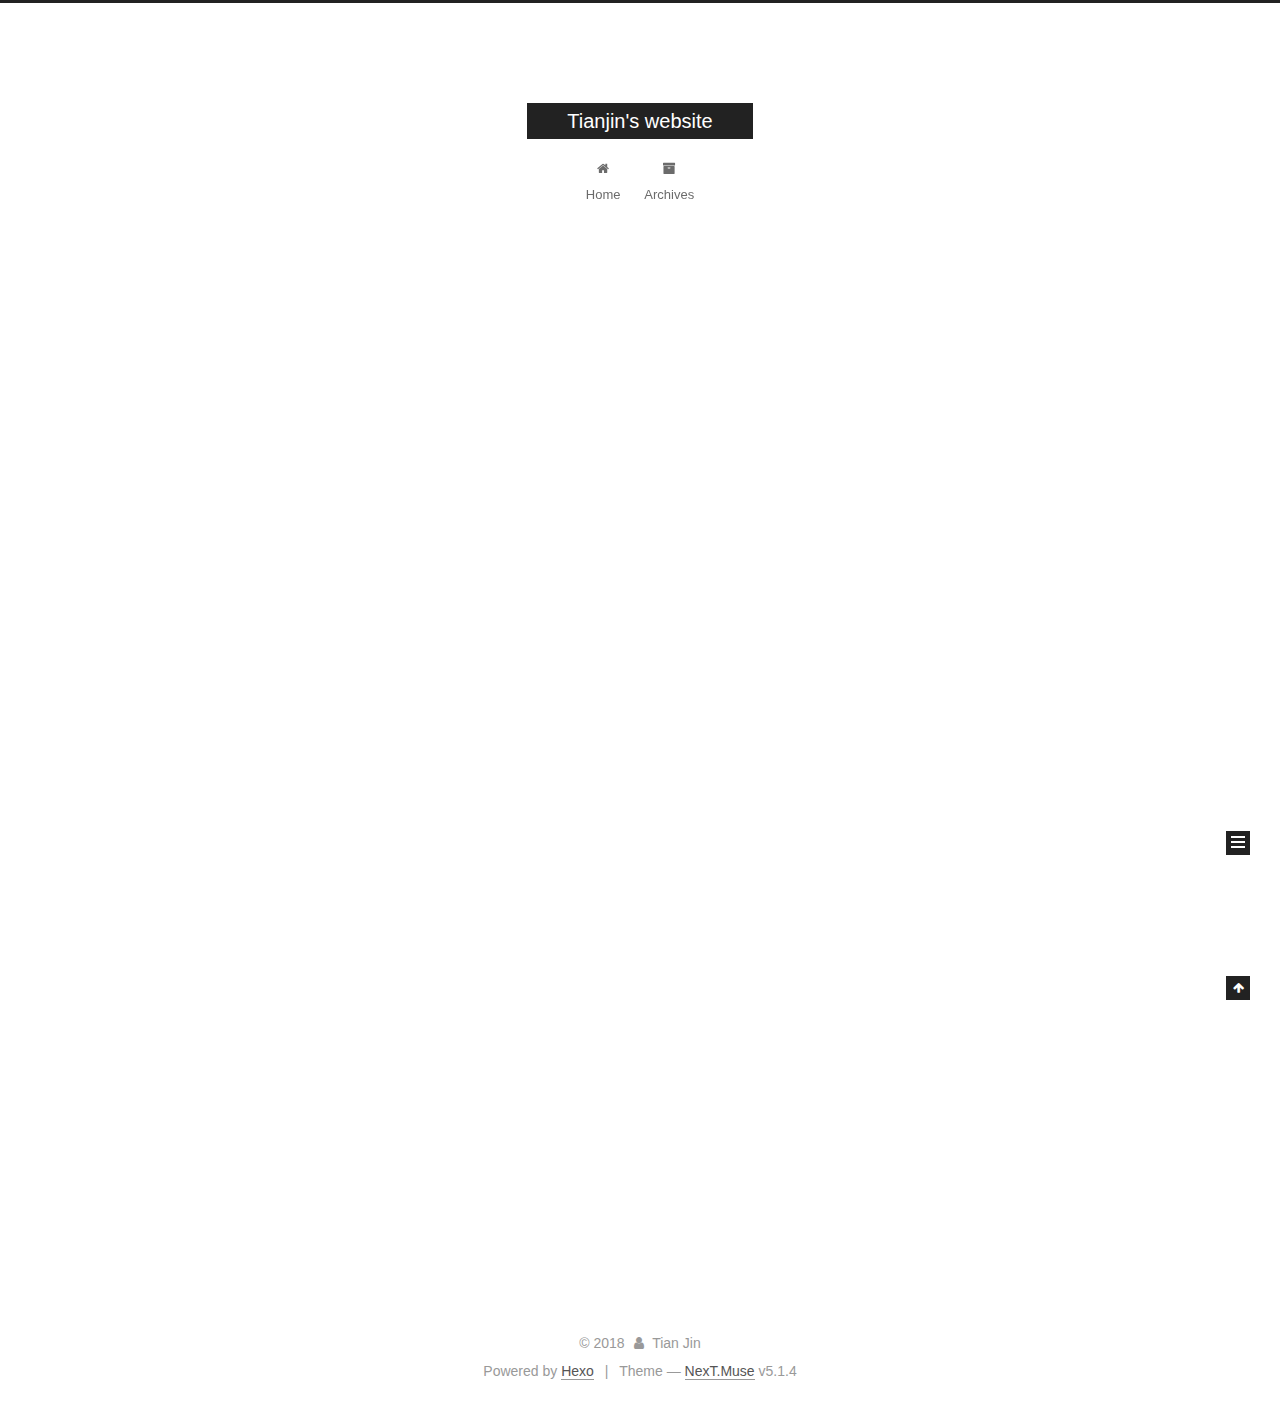
==== commit db3841be: "Site updated: 2018-05-23 15:05:30" ====
--- a/index.html
+++ b/index.html
@@ -1,14 +1,85 @@
 <!DOCTYPE html>
-<html>
+
+
+
+  
+
+
+<html class="theme-next muse use-motion" lang="zh-CN">
 <head>
-  <meta charset="utf-8">
-  
-  <meta name="renderer" content="webkit">
-  <meta http-equiv="X-UA-Compatible" content="IE=edge" >
-  <link rel="dns-prefetch" href="http://tianjin1996.github.io">
-  <title>Tianjin&#39;s website</title>
-  <meta name="viewport" content="width=device-width, initial-scale=1, maximum-scale=1">
-  <meta name="keywords" content="sharing and learning">
+  <meta charset="UTF-8"/>
+<meta http-equiv="X-UA-Compatible" content="IE=edge" />
+<meta name="viewport" content="width=device-width, initial-scale=1, maximum-scale=1"/>
+<meta name="theme-color" content="#222">
+
+
+
+
+
+
+
+
+
+<meta http-equiv="Cache-Control" content="no-transform" />
+<meta http-equiv="Cache-Control" content="no-siteapp" />
+
+
+
+
+
+
+
+
+
+
+
+
+
+
+
+
+  
+  
+  <link href="/lib/fancybox/source/jquery.fancybox.css?v=2.1.5" rel="stylesheet" type="text/css" />
+
+
+
+
+
+
+
+<link href="/lib/font-awesome/css/font-awesome.min.css?v=4.6.2" rel="stylesheet" type="text/css" />
+
+<link href="/css/main.css?v=5.1.4" rel="stylesheet" type="text/css" />
+
+
+  <link rel="apple-touch-icon" sizes="180x180" href="/images/apple-touch-icon-next.png?v=5.1.4">
+
+
+  <link rel="icon" type="image/png" sizes="32x32" href="/images/favicon-32x32-next.png?v=5.1.4">
+
+
+  <link rel="icon" type="image/png" sizes="16x16" href="/images/favicon-16x16-next.png?v=5.1.4">
+
+
+  <link rel="mask-icon" href="/images/logo.svg?v=5.1.4" color="#222">
+
+
+
+
+
+  <meta name="keywords" content="Hexo, NexT" />
+
+
+
+
+
+
+
+
+
+
+<meta name="keywords" content="sharing and learning">
 <meta property="og:type" content="website">
 <meta property="og:title" content="Tianjin&#39;s website">
 <meta property="og:url" content="http://tianjin1996.github.io/index.html">
@@ -16,164 +87,221 @@
 <meta property="og:locale" content="zh-CN">
 <meta name="twitter:card" content="summary">
 <meta name="twitter:title" content="Tianjin&#39;s website">
-  
-    <link rel="alternative" href="/atom.xml" title="Tianjin&#39;s website" type="application/atom+xml">
-  
-  
-    <link rel="icon" href="/favicon.png">
-  
-  <link rel="stylesheet" type="text/css" href="/./main.0cf68a.css">
-  <style type="text/css">
-  
-    #container.show {
-      background: linear-gradient(200deg,#a0cfe4,#e8c37e);
+
+
+
+<script type="text/javascript" id="hexo.configurations">
+  var NexT = window.NexT || {};
+  var CONFIG = {
+    root: '/',
+    scheme: 'Muse',
+    version: '5.1.4',
+    sidebar: {"position":"left","display":"post","offset":12,"b2t":false,"scrollpercent":false,"onmobile":false},
+    fancybox: true,
+    tabs: true,
+    motion: {"enable":true,"async":false,"transition":{"post_block":"fadeIn","post_header":"slideDownIn","post_body":"slideDownIn","coll_header":"slideLeftIn","sidebar":"slideUpIn"}},
+    duoshuo: {
+      userId: '0',
+      author: 'Author'
+    },
+    algolia: {
+      applicationID: '',
+      apiKey: '',
+      indexName: '',
+      hits: {"per_page":10},
+      labels: {"input_placeholder":"Search for Posts","hits_empty":"We didn't find any results for the search: ${query}","hits_stats":"${hits} results found in ${time} ms"}
     }
-  </style>
-  
-
-  
+  };
+</script>
+
+
+
+  <link rel="canonical" href="http://tianjin1996.github.io/"/>
+
+
+
+
+
+  <title>Tianjin's website</title>
+  
+
+
+
+
+
+
+
 
 </head>
 
-<body>
-  <div id="container" q-class="show:isCtnShow">
-    <canvas id="anm-canvas" class="anm-canvas"></canvas>
-    <div class="left-col" q-class="show:isShow">
-      
-<div class="overlay" style="background: #4d4d4d"></div>
-<div class="intrude-less">
-	<header id="header" class="inner">
-		<a href="/" class="profilepic">
-			<img src="" class="js-avatar">
-		</a>
-		<hgroup>
-		  <h1 class="header-author"><a href="/">Tian Jin</a></h1>
-		</hgroup>
-		
-
-		<nav class="header-menu">
-			<ul>
-			
-				<li><a href="/">主页</a></li>
-	        
-				<li><a href="/tags/随笔/">随笔</a></li>
-	        
-			</ul>
-		</nav>
-		<nav class="header-smart-menu">
-    		
-    			
-    			<a q-on="click: openSlider(e, 'innerArchive')" href="javascript:void(0)">所有文章</a>
-    			
-            
-    			
-    			<a q-on="click: openSlider(e, 'friends')" href="javascript:void(0)">友链</a>
-    			
-            
-    			
-    			<a q-on="click: openSlider(e, 'aboutme')" href="javascript:void(0)">关于我</a>
-    			
-            
-		</nav>
-		<nav class="header-nav">
-			<div class="social">
-				
-					<a class="github" target="_blank" href="#" title="github"><i class="icon-github"></i></a>
-		        
-					<a class="weibo" target="_blank" href="#" title="weibo"><i class="icon-weibo"></i></a>
-		        
-					<a class="rss" target="_blank" href="#" title="rss"><i class="icon-rss"></i></a>
-		        
-					<a class="zhihu" target="_blank" href="#" title="zhihu"><i class="icon-zhihu"></i></a>
-		        
-			</div>
-		</nav>
-	</header>		
+<body itemscope itemtype="http://schema.org/WebPage" lang="zh-CN">
+
+  
+  
+    
+  
+
+  <div class="container sidebar-position-left 
+  page-home">
+    <div class="headband"></div>
+
+    <header id="header" class="header" itemscope itemtype="http://schema.org/WPHeader">
+      <div class="header-inner"><div class="site-brand-wrapper">
+  <div class="site-meta ">
+    
+
+    <div class="custom-logo-site-title">
+      <a href="/"  class="brand" rel="start">
+        <span class="logo-line-before"><i></i></span>
+        <span class="site-title">Tianjin's website</span>
+        <span class="logo-line-after"><i></i></span>
+      </a>
+    </div>
+      
+        <p class="site-subtitle"></p>
+      
+  </div>
+
+  <div class="site-nav-toggle">
+    <button>
+      <span class="btn-bar"></span>
+      <span class="btn-bar"></span>
+      <span class="btn-bar"></span>
+    </button>
+  </div>
 </div>
 
-    </div>
-    <div class="mid-col" q-class="show:isShow,hide:isShow|isFalse">
-      
-<nav id="mobile-nav">
-  	<div class="overlay js-overlay" style="background: #4d4d4d"></div>
-	<div class="btnctn js-mobile-btnctn">
-  		<div class="slider-trigger list" q-on="click: openSlider(e)"><i class="icon icon-sort"></i></div>
-	</div>
-	<div class="intrude-less">
-		<header id="header" class="inner">
-			<div class="profilepic">
-				<img src="" class="js-avatar">
-			</div>
-			<hgroup>
-			  <h1 class="header-author js-header-author">Tian Jin</h1>
-			</hgroup>
-			
-			
-			
-				
-			
-				
-			
-			
-			
-			<nav class="header-nav">
-				<div class="social">
-					
-						<a class="github" target="_blank" href="#" title="github"><i class="icon-github"></i></a>
-			        
-						<a class="weibo" target="_blank" href="#" title="weibo"><i class="icon-weibo"></i></a>
-			        
-						<a class="rss" target="_blank" href="#" title="rss"><i class="icon-rss"></i></a>
-			        
-						<a class="zhihu" target="_blank" href="#" title="zhihu"><i class="icon-zhihu"></i></a>
-			        
-				</div>
-			</nav>
-
-			<nav class="header-menu js-header-menu">
-				<ul style="width: 50%">
-				
-				
-					<li style="width: 50%"><a href="/">主页</a></li>
-		        
-					<li style="width: 50%"><a href="/tags/随笔/">随笔</a></li>
-		        
-				</ul>
-			</nav>
-		</header>				
-	</div>
-	<div class="mobile-mask" style="display:none" q-show="isShow"></div>
+<nav class="site-nav">
+  
+
+  
+    <ul id="menu" class="menu">
+      
+        
+        <li class="menu-item menu-item-home">
+          <a href="/" rel="section">
+            
+              <i class="menu-item-icon fa fa-fw fa-home"></i> <br />
+            
+            Home
+          </a>
+        </li>
+      
+        
+        <li class="menu-item menu-item-archives">
+          <a href="/archives/" rel="section">
+            
+              <i class="menu-item-icon fa fa-fw fa-archive"></i> <br />
+            
+            Archives
+          </a>
+        </li>
+      
+
+      
+    </ul>
+  
+
+  
 </nav>
 
-      <div id="wrapper" class="body-wrap">
-        <div class="menu-l">
-          <div class="canvas-wrap">
-            <canvas data-colors="#eaeaea" data-sectionHeight="100" data-contentId="js-content" id="myCanvas1" class="anm-canvas"></canvas>
-          </div>
-          <div id="js-content" class="content-ll">
-            
-  
-    <article id="post-hello-world" class="article article-type-post  article-index" itemscope itemprop="blogPost">
-  <div class="article-inner">
-    
-      <header class="article-header">
-        
-  
-    <h1 itemprop="name">
-      <a class="article-title" href="/2018/05/22/hello-world/">Hello World</a>
-    </h1>
-  
-
-        
-        <a href="/2018/05/22/hello-world/" class="archive-article-date">
-  	<time datetime="2018-05-22T08:43:54.370Z" itemprop="datePublished"><i class="icon-calendar icon"></i>2018-05-22</time>
-</a>
-        
+
+
+ </div>
+    </header>
+
+    <main id="main" class="main">
+      <div class="main-inner">
+        <div class="content-wrap">
+          <div id="content" class="content">
+            
+  <section id="posts" class="posts-expand">
+    
+      
+
+  
+
+  
+  
+  
+
+  <article class="post post-type-normal" itemscope itemtype="http://schema.org/Article">
+  
+  
+  
+  <div class="post-block">
+    <link itemprop="mainEntityOfPage" href="http://tianjin1996.github.io/2018/05/22/hello-world/">
+
+    <span hidden itemprop="author" itemscope itemtype="http://schema.org/Person">
+      <meta itemprop="name" content="Tian Jin">
+      <meta itemprop="description" content="">
+      <meta itemprop="image" content="/images/avatar.gif">
+    </span>
+
+    <span hidden itemprop="publisher" itemscope itemtype="http://schema.org/Organization">
+      <meta itemprop="name" content="Tianjin's website">
+    </span>
+
+    
+      <header class="post-header">
+
+        
+        
+          <h1 class="post-title" itemprop="name headline">
+                
+                <a class="post-title-link" href="/2018/05/22/hello-world/" itemprop="url">Hello World</a></h1>
+        
+
+        <div class="post-meta">
+          <span class="post-time">
+            
+              <span class="post-meta-item-icon">
+                <i class="fa fa-calendar-o"></i>
+              </span>
+              
+                <span class="post-meta-item-text">Posted on</span>
+              
+              <time title="Post created" itemprop="dateCreated datePublished" datetime="2018-05-22T16:43:54+08:00">
+                2018-05-22
+              </time>
+            
+
+            
+
+            
+          </span>
+
+          
+
+          
+            
+          
+
+          
+          
+
+          
+
+          
+
+          
+
+        </div>
       </header>
     
-    <div class="article-entry" itemprop="articleBody">
-      
-        <p>Welcome to <a href="https://hexo.io/" target="_blank" rel="noopener">Hexo</a>! This is your very first post. Check <a href="https://hexo.io/docs/" target="_blank" rel="noopener">documentation</a> for more info. If you get any problems when using Hexo, you can find the answer in <a href="https://hexo.io/docs/troubleshooting.html" target="_blank" rel="noopener">troubleshooting</a> or you can ask me on <a href="https://github.com/hexojs/hexo/issues" target="_blank" rel="noopener">GitHub</a>.</p>
+
+    
+    
+    
+    <div class="post-body" itemprop="articleBody">
+
+      
+      
+
+      
+        
+          
+            <p>Welcome to <a href="https://hexo.io/" target="_blank" rel="noopener">Hexo</a>! This is your very first post. Check <a href="https://hexo.io/docs/" target="_blank" rel="noopener">documentation</a> for more info. If you get any problems when using Hexo, you can find the answer in <a href="https://hexo.io/docs/troubleshooting.html" target="_blank" rel="noopener">troubleshooting</a> or you can ask me on <a href="https://github.com/hexojs/hexo/issues" target="_blank" rel="noopener">GitHub</a>.</p>
 <h2 id="Quick-Start"><a href="#Quick-Start" class="headerlink" title="Quick Start"></a>Quick Start</h2><h3 id="Create-a-new-post"><a href="#Create-a-new-post" class="headerlink" title="Create a new post"></a>Create a new post</h3><figure class="highlight bash"><table><tr><td class="gutter"><pre><span class="line">1</span><br></pre></td><td class="code"><pre><span class="line">$ hexo new <span class="string">"My New Post"</span></span><br></pre></td></tr></table></figure>
 <p>More info: <a href="https://hexo.io/docs/writing.html" target="_blank" rel="noopener">Writing</a></p>
 <h3 id="Run-server"><a href="#Run-server" class="headerlink" title="Run server"></a>Run server</h3><figure class="highlight bash"><table><tr><td class="gutter"><pre><span class="line">1</span><br></pre></td><td class="code"><pre><span class="line">$ hexo server</span><br></pre></td></tr></table></figure>
@@ -183,293 +311,307 @@
 <h3 id="Deploy-to-remote-sites"><a href="#Deploy-to-remote-sites" class="headerlink" title="Deploy to remote sites"></a>Deploy to remote sites</h3><figure class="highlight bash"><table><tr><td class="gutter"><pre><span class="line">1</span><br></pre></td><td class="code"><pre><span class="line">$ hexo deploy</span><br></pre></td></tr></table></figure>
 <p>More info: <a href="https://hexo.io/docs/deployment.html" target="_blank" rel="noopener">Deployment</a></p>
 
-      
-
+          
+        
       
     </div>
-    <div class="article-info article-info-index">
-      
-      
-      
-
-      
-        <p class="article-more-link">
-          <a class="article-more-a" href="/2018/05/22/hello-world/">展开全文 >></a>
-        </p>
-      
-
-      
-      <div class="clearfix"></div>
+    
+    
+    
+
+    
+
+    
+
+    
+
+    <footer class="post-footer">
+      
+
+      
+
+      
+
+      
+      
+        <div class="post-eof"></div>
+      
+    </footer>
+  </div>
+  
+  
+  
+  </article>
+
+
+    
+  </section>
+
+  
+
+
+          </div>
+          
+
+
+          
+
+        </div>
+        
+          
+  
+  <div class="sidebar-toggle">
+    <div class="sidebar-toggle-line-wrap">
+      <span class="sidebar-toggle-line sidebar-toggle-line-first"></span>
+      <span class="sidebar-toggle-line sidebar-toggle-line-middle"></span>
+      <span class="sidebar-toggle-line sidebar-toggle-line-last"></span>
     </div>
   </div>
-</article>
-
-<aside class="wrap-side-operation">
-    <div class="mod-side-operation">
-        
-        <div class="jump-container" id="js-jump-container" style="display:none;">
-            <a href="javascript:void(0)" class="mod-side-operation__jump-to-top">
-                <i class="icon-font icon-back"></i>
-            </a>
-            <div id="js-jump-plan-container" class="jump-plan-container" style="top: -11px;">
-                <i class="icon-font icon-plane jump-plane"></i>
-            </div>
+
+  <aside id="sidebar" class="sidebar">
+    
+    <div class="sidebar-inner">
+
+      
+
+      
+
+      <section class="site-overview-wrap sidebar-panel sidebar-panel-active">
+        <div class="site-overview">
+          <div class="site-author motion-element" itemprop="author" itemscope itemtype="http://schema.org/Person">
+            
+              <p class="site-author-name" itemprop="name">Tian Jin</p>
+              <p class="site-description motion-element" itemprop="description"></p>
+          </div>
+
+          <nav class="site-state motion-element">
+
+            
+              <div class="site-state-item site-state-posts">
+              
+                <a href="/archives/">
+              
+                  <span class="site-state-item-count">1</span>
+                  <span class="site-state-item-name">posts</span>
+                </a>
+              </div>
+            
+
+            
+
+            
+
+          </nav>
+
+          
+
+          
+
+          
+          
+
+          
+          
+
+          
+
         </div>
-        
-        
+      </section>
+
+      
+
+      
+
     </div>
-</aside>
-
-
-
-
-  
-  
-
-
-          </div>
-        </div>
+  </aside>
+
+
+        
       </div>
-      <footer id="footer">
-  <div class="outer">
-    <div id="footer-info">
-    	<div class="footer-left">
-    		&copy; 2018 Tian Jin
-    	</div>
-      	<div class="footer-right">
-      		<a href="http://hexo.io/" target="_blank">Hexo</a>  Theme <a href="https://github.com/litten/hexo-theme-yilia" target="_blank">Yilia</a> by Litten
-      	</div>
-    </div>
+    </main>
+
+    <footer id="footer" class="footer">
+      <div class="footer-inner">
+        <div class="copyright">&copy; <span itemprop="copyrightYear">2018</span>
+  <span class="with-love">
+    <i class="fa fa-user"></i>
+  </span>
+  <span class="author" itemprop="copyrightHolder">Tian Jin</span>
+
+  
+</div>
+
+
+  <div class="powered-by">Powered by <a class="theme-link" target="_blank" href="https://hexo.io">Hexo</a></div>
+
+
+
+  <span class="post-meta-divider">|</span>
+
+
+
+  <div class="theme-info">Theme &mdash; <a class="theme-link" target="_blank" href="https://github.com/iissnan/hexo-theme-next">NexT.Muse</a> v5.1.4</div>
+
+
+
+
+        
+
+
+
+
+
+
+
+        
+      </div>
+    </footer>
+
+    
+      <div class="back-to-top">
+        <i class="fa fa-arrow-up"></i>
+        
+      </div>
+    
+
+    
+
   </div>
-</footer>
-    </div>
-    <script>
-	var yiliaConfig = {
-		mathjax: false,
-		isHome: true,
-		isPost: false,
-		isArchive: false,
-		isTag: false,
-		isCategory: false,
-		open_in_new: false,
-		toc_hide_index: true,
-		root: "/",
-		innerArchive: true,
-		showTags: false
-	}
+
+  
+
+<script type="text/javascript">
+  if (Object.prototype.toString.call(window.Promise) !== '[object Function]') {
+    window.Promise = null;
+  }
 </script>
 
-<script>!function(t){function n(e){if(r[e])return r[e].exports;var i=r[e]={exports:{},id:e,loaded:!1};return t[e].call(i.exports,i,i.exports,n),i.loaded=!0,i.exports}var r={};n.m=t,n.c=r,n.p="./",n(0)}([function(t,n,r){r(195),t.exports=r(191)},function(t,n,r){var e=r(3),i=r(52),o=r(27),u=r(28),c=r(53),f="prototype",a=function(t,n,r){var s,l,h,v,p=t&a.F,d=t&a.G,y=t&a.S,g=t&a.P,b=t&a.B,m=d?e:y?e[n]||(e[n]={}):(e[n]||{})[f],x=d?i:i[n]||(i[n]={}),w=x[f]||(x[f]={});d&&(r=n);for(s in r)l=!p&&m&&void 0!==m[s],h=(l?m:r)[s],v=b&&l?c(h,e):g&&"function"==typeof h?c(Function.call,h):h,m&&u(m,s,h,t&a.U),x[s]!=h&&o(x,s,v),g&&w[s]!=h&&(w[s]=h)};e.core=i,a.F=1,a.G=2,a.S=4,a.P=8,a.B=16,a.W=32,a.U=64,a.R=128,t.exports=a},function(t,n,r){var e=r(6);t.exports=function(t){if(!e(t))throw TypeError(t+" is not an object!");return t}},function(t,n){var r=t.exports="undefined"!=typeof window&&window.Math==Math?window:"undefined"!=typeof self&&self.Math==Math?self:Function("return this")();"number"==typeof __g&&(__g=r)},function(t,n){t.exports=function(t){try{return!!t()}catch(t){return!0}}},function(t,n){var r=t.exports="undefined"!=typeof window&&window.Math==Math?window:"undefined"!=typeof self&&self.Math==Math?self:Function("return this")();"number"==typeof __g&&(__g=r)},function(t,n){t.exports=function(t){return"object"==typeof t?null!==t:"function"==typeof t}},function(t,n,r){var e=r(126)("wks"),i=r(76),o=r(3).Symbol,u="function"==typeof o;(t.exports=function(t){return e[t]||(e[t]=u&&o[t]||(u?o:i)("Symbol."+t))}).store=e},function(t,n){var r={}.hasOwnProperty;t.exports=function(t,n){return r.call(t,n)}},function(t,n,r){var e=r(94),i=r(33);t.exports=function(t){return e(i(t))}},function(t,n,r){t.exports=!r(4)(function(){return 7!=Object.defineProperty({},"a",{get:function(){return 7}}).a})},function(t,n,r){var e=r(2),i=r(167),o=r(50),u=Object.defineProperty;n.f=r(10)?Object.defineProperty:function(t,n,r){if(e(t),n=o(n,!0),e(r),i)try{return u(t,n,r)}catch(t){}if("get"in r||"set"in r)throw TypeError("Accessors not supported!");return"value"in r&&(t[n]=r.value),t}},function(t,n,r){t.exports=!r(18)(function(){return 7!=Object.defineProperty({},"a",{get:function(){return 7}}).a})},function(t,n,r){var e=r(14),i=r(22);t.exports=r(12)?function(t,n,r){return e.f(t,n,i(1,r))}:function(t,n,r){return t[n]=r,t}},function(t,n,r){var e=r(20),i=r(58),o=r(42),u=Object.defineProperty;n.f=r(12)?Object.defineProperty:function(t,n,r){if(e(t),n=o(n,!0),e(r),i)try{return u(t,n,r)}catch(t){}if("get"in r||"set"in r)throw TypeError("Accessors not supported!");return"value"in r&&(t[n]=r.value),t}},function(t,n,r){var e=r(40)("wks"),i=r(23),o=r(5).Symbol,u="function"==typeof o;(t.exports=function(t){return e[t]||(e[t]=u&&o[t]||(u?o:i)("Symbol."+t))}).store=e},function(t,n,r){var e=r(67),i=Math.min;t.exports=function(t){return t>0?i(e(t),9007199254740991):0}},function(t,n,r){var e=r(46);t.exports=function(t){return Object(e(t))}},function(t,n){t.exports=function(t){try{return!!t()}catch(t){return!0}}},function(t,n,r){var e=r(63),i=r(34);t.exports=Object.keys||function(t){return e(t,i)}},function(t,n,r){var e=r(21);t.exports=function(t){if(!e(t))throw TypeError(t+" is not an object!");return t}},function(t,n){t.exports=function(t){return"object"==typeof t?null!==t:"function"==typeof t}},function(t,n){t.exports=function(t,n){return{enumerable:!(1&t),configurable:!(2&t),writable:!(4&t),value:n}}},function(t,n){var r=0,e=Math.random();t.exports=function(t){return"Symbol(".concat(void 0===t?"":t,")_",(++r+e).toString(36))}},function(t,n){var r={}.hasOwnProperty;t.exports=function(t,n){return r.call(t,n)}},function(t,n){var r=t.exports={version:"2.4.0"};"number"==typeof __e&&(__e=r)},function(t,n){t.exports=function(t){if("function"!=typeof t)throw TypeError(t+" is not a function!");return t}},function(t,n,r){var e=r(11),i=r(66);t.exports=r(10)?function(t,n,r){return e.f(t,n,i(1,r))}:function(t,n,r){return t[n]=r,t}},function(t,n,r){var e=r(3),i=r(27),o=r(24),u=r(76)("src"),c="toString",f=Function[c],a=(""+f).split(c);r(52).inspectSource=function(t){return f.call(t)},(t.exports=function(t,n,r,c){var f="function"==typeof r;f&&(o(r,"name")||i(r,"name",n)),t[n]!==r&&(f&&(o(r,u)||i(r,u,t[n]?""+t[n]:a.join(String(n)))),t===e?t[n]=r:c?t[n]?t[n]=r:i(t,n,r):(delete t[n],i(t,n,r)))})(Function.prototype,c,function(){return"function"==typeof this&&this[u]||f.call(this)})},function(t,n,r){var e=r(1),i=r(4),o=r(46),u=function(t,n,r,e){var i=String(o(t)),u="<"+n;return""!==r&&(u+=" "+r+'="'+String(e).replace(/"/g,"&quot;")+'"'),u+">"+i+"</"+n+">"};t.exports=function(t,n){var r={};r[t]=n(u),e(e.P+e.F*i(function(){var n=""[t]('"');return n!==n.toLowerCase()||n.split('"').length>3}),"String",r)}},function(t,n,r){var e=r(115),i=r(46);t.exports=function(t){return e(i(t))}},function(t,n,r){var e=r(116),i=r(66),o=r(30),u=r(50),c=r(24),f=r(167),a=Object.getOwnPropertyDescriptor;n.f=r(10)?a:function(t,n){if(t=o(t),n=u(n,!0),f)try{return a(t,n)}catch(t){}if(c(t,n))return i(!e.f.call(t,n),t[n])}},function(t,n,r){var e=r(24),i=r(17),o=r(145)("IE_PROTO"),u=Object.prototype;t.exports=Object.getPrototypeOf||function(t){return t=i(t),e(t,o)?t[o]:"function"==typeof t.constructor&&t instanceof t.constructor?t.constructor.prototype:t instanceof Object?u:null}},function(t,n){t.exports=function(t){if(void 0==t)throw TypeError("Can't call method on  "+t);return t}},function(t,n){t.exports="constructor,hasOwnProperty,isPrototypeOf,propertyIsEnumerable,toLocaleString,toString,valueOf".split(",")},function(t,n){t.exports={}},function(t,n){t.exports=!0},function(t,n){n.f={}.propertyIsEnumerable},function(t,n,r){var e=r(14).f,i=r(8),o=r(15)("toStringTag");t.exports=function(t,n,r){t&&!i(t=r?t:t.prototype,o)&&e(t,o,{configurable:!0,value:n})}},function(t,n,r){var e=r(40)("keys"),i=r(23);t.exports=function(t){return e[t]||(e[t]=i(t))}},function(t,n,r){var e=r(5),i="__core-js_shared__",o=e[i]||(e[i]={});t.exports=function(t){return o[t]||(o[t]={})}},function(t,n){var r=Math.ceil,e=Math.floor;t.exports=function(t){return isNaN(t=+t)?0:(t>0?e:r)(t)}},function(t,n,r){var e=r(21);t.exports=function(t,n){if(!e(t))return t;var r,i;if(n&&"function"==typeof(r=t.toString)&&!e(i=r.call(t)))return i;if("function"==typeof(r=t.valueOf)&&!e(i=r.call(t)))return i;if(!n&&"function"==typeof(r=t.toString)&&!e(i=r.call(t)))return i;throw TypeError("Can't convert object to primitive value")}},function(t,n,r){var e=r(5),i=r(25),o=r(36),u=r(44),c=r(14).f;t.exports=function(t){var n=i.Symbol||(i.Symbol=o?{}:e.Symbol||{});"_"==t.charAt(0)||t in n||c(n,t,{value:u.f(t)})}},function(t,n,r){n.f=r(15)},function(t,n){var r={}.toString;t.exports=function(t){return r.call(t).slice(8,-1)}},function(t,n){t.exports=function(t){if(void 0==t)throw TypeError("Can't call method on  "+t);return t}},function(t,n,r){var e=r(4);t.exports=function(t,n){return!!t&&e(function(){n?t.call(null,function(){},1):t.call(null)})}},function(t,n,r){var e=r(53),i=r(115),o=r(17),u=r(16),c=r(203);t.exports=function(t,n){var r=1==t,f=2==t,a=3==t,s=4==t,l=6==t,h=5==t||l,v=n||c;return function(n,c,p){for(var d,y,g=o(n),b=i(g),m=e(c,p,3),x=u(b.length),w=0,S=r?v(n,x):f?v(n,0):void 0;x>w;w++)if((h||w in b)&&(d=b[w],y=m(d,w,g),t))if(r)S[w]=y;else if(y)switch(t){case 3:return!0;case 5:return d;case 6:return w;case 2:S.push(d)}else if(s)return!1;return l?-1:a||s?s:S}}},function(t,n,r){var e=r(1),i=r(52),o=r(4);t.exports=function(t,n){var r=(i.Object||{})[t]||Object[t],u={};u[t]=n(r),e(e.S+e.F*o(function(){r(1)}),"Object",u)}},function(t,n,r){var e=r(6);t.exports=function(t,n){if(!e(t))return t;var r,i;if(n&&"function"==typeof(r=t.toString)&&!e(i=r.call(t)))return i;if("function"==typeof(r=t.valueOf)&&!e(i=r.call(t)))return i;if(!n&&"function"==typeof(r=t.toString)&&!e(i=r.call(t)))return i;throw TypeError("Can't convert object to primitive value")}},function(t,n,r){var e=r(5),i=r(25),o=r(91),u=r(13),c="prototype",f=function(t,n,r){var a,s,l,h=t&f.F,v=t&f.G,p=t&f.S,d=t&f.P,y=t&f.B,g=t&f.W,b=v?i:i[n]||(i[n]={}),m=b[c],x=v?e:p?e[n]:(e[n]||{})[c];v&&(r=n);for(a in r)(s=!h&&x&&void 0!==x[a])&&a in b||(l=s?x[a]:r[a],b[a]=v&&"function"!=typeof x[a]?r[a]:y&&s?o(l,e):g&&x[a]==l?function(t){var n=function(n,r,e){if(this instanceof t){switch(arguments.length){case 0:return new t;case 1:return new t(n);case 2:return new t(n,r)}return new t(n,r,e)}return t.apply(this,arguments)};return n[c]=t[c],n}(l):d&&"function"==typeof l?o(Function.call,l):l,d&&((b.virtual||(b.virtual={}))[a]=l,t&f.R&&m&&!m[a]&&u(m,a,l)))};f.F=1,f.G=2,f.S=4,f.P=8,f.B=16,f.W=32,f.U=64,f.R=128,t.exports=f},function(t,n){var r=t.exports={version:"2.4.0"};"number"==typeof __e&&(__e=r)},function(t,n,r){var e=r(26);t.exports=function(t,n,r){if(e(t),void 0===n)return t;switch(r){case 1:return function(r){return t.call(n,r)};case 2:return function(r,e){return t.call(n,r,e)};case 3:return function(r,e,i){return t.call(n,r,e,i)}}return function(){return t.apply(n,arguments)}}},function(t,n,r){var e=r(183),i=r(1),o=r(126)("metadata"),u=o.store||(o.store=new(r(186))),c=function(t,n,r){var i=u.get(t);if(!i){if(!r)return;u.set(t,i=new e)}var o=i.get(n);if(!o){if(!r)return;i.set(n,o=new e)}return o},f=function(t,n,r){var e=c(n,r,!1);return void 0!==e&&e.has(t)},a=function(t,n,r){var e=c(n,r,!1);return void 0===e?void 0:e.get(t)},s=function(t,n,r,e){c(r,e,!0).set(t,n)},l=function(t,n){var r=c(t,n,!1),e=[];return r&&r.forEach(function(t,n){e.push(n)}),e},h=function(t){return void 0===t||"symbol"==typeof t?t:String(t)},v=function(t){i(i.S,"Reflect",t)};t.exports={store:u,map:c,has:f,get:a,set:s,keys:l,key:h,exp:v}},function(t,n,r){"use strict";if(r(10)){var e=r(69),i=r(3),o=r(4),u=r(1),c=r(127),f=r(152),a=r(53),s=r(68),l=r(66),h=r(27),v=r(73),p=r(67),d=r(16),y=r(75),g=r(50),b=r(24),m=r(180),x=r(114),w=r(6),S=r(17),_=r(137),O=r(70),E=r(32),P=r(71).f,j=r(154),F=r(76),M=r(7),A=r(48),N=r(117),T=r(146),I=r(155),k=r(80),L=r(123),R=r(74),C=r(130),D=r(160),U=r(11),W=r(31),G=U.f,B=W.f,V=i.RangeError,z=i.TypeError,q=i.Uint8Array,K="ArrayBuffer",J="Shared"+K,Y="BYTES_PER_ELEMENT",H="prototype",$=Array[H],X=f.ArrayBuffer,Q=f.DataView,Z=A(0),tt=A(2),nt=A(3),rt=A(4),et=A(5),it=A(6),ot=N(!0),ut=N(!1),ct=I.values,ft=I.keys,at=I.entries,st=$.lastIndexOf,lt=$.reduce,ht=$.reduceRight,vt=$.join,pt=$.sort,dt=$.slice,yt=$.toString,gt=$.toLocaleString,bt=M("iterator"),mt=M("toStringTag"),xt=F("typed_constructor"),wt=F("def_constructor"),St=c.CONSTR,_t=c.TYPED,Ot=c.VIEW,Et="Wrong length!",Pt=A(1,function(t,n){return Tt(T(t,t[wt]),n)}),jt=o(function(){return 1===new q(new Uint16Array([1]).buffer)[0]}),Ft=!!q&&!!q[H].set&&o(function(){new q(1).set({})}),Mt=function(t,n){if(void 0===t)throw z(Et);var r=+t,e=d(t);if(n&&!m(r,e))throw V(Et);return e},At=function(t,n){var r=p(t);if(r<0||r%n)throw V("Wrong offset!");return r},Nt=function(t){if(w(t)&&_t in t)return t;throw z(t+" is not a typed array!")},Tt=function(t,n){if(!(w(t)&&xt in t))throw z("It is not a typed array constructor!");return new t(n)},It=function(t,n){return kt(T(t,t[wt]),n)},kt=function(t,n){for(var r=0,e=n.length,i=Tt(t,e);e>r;)i[r]=n[r++];return i},Lt=function(t,n,r){G(t,n,{get:function(){return this._d[r]}})},Rt=function(t){var n,r,e,i,o,u,c=S(t),f=arguments.length,s=f>1?arguments[1]:void 0,l=void 0!==s,h=j(c);if(void 0!=h&&!_(h)){for(u=h.call(c),e=[],n=0;!(o=u.next()).done;n++)e.push(o.value);c=e}for(l&&f>2&&(s=a(s,arguments[2],2)),n=0,r=d(c.length),i=Tt(this,r);r>n;n++)i[n]=l?s(c[n],n):c[n];return i},Ct=function(){for(var t=0,n=arguments.length,r=Tt(this,n);n>t;)r[t]=arguments[t++];return r},Dt=!!q&&o(function(){gt.call(new q(1))}),Ut=function(){return gt.apply(Dt?dt.call(Nt(this)):Nt(this),arguments)},Wt={copyWithin:function(t,n){return D.call(Nt(this),t,n,arguments.length>2?arguments[2]:void 0)},every:function(t){return rt(Nt(this),t,arguments.length>1?arguments[1]:void 0)},fill:function(t){return C.apply(Nt(this),arguments)},filter:function(t){return It(this,tt(Nt(this),t,arguments.length>1?arguments[1]:void 0))},find:function(t){return et(Nt(this),t,arguments.length>1?arguments[1]:void 0)},findIndex:function(t){return it(Nt(this),t,arguments.length>1?arguments[1]:void 0)},forEach:function(t){Z(Nt(this),t,arguments.length>1?arguments[1]:void 0)},indexOf:function(t){return ut(Nt(this),t,arguments.length>1?arguments[1]:void 0)},includes:function(t){return ot(Nt(this),t,arguments.length>1?arguments[1]:void 0)},join:function(t){return vt.apply(Nt(this),arguments)},lastIndexOf:function(t){return st.apply(Nt(this),arguments)},map:function(t){return Pt(Nt(this),t,arguments.length>1?arguments[1]:void 0)},reduce:function(t){return lt.apply(Nt(this),arguments)},reduceRight:function(t){return ht.apply(Nt(this),arguments)},reverse:function(){for(var t,n=this,r=Nt(n).length,e=Math.floor(r/2),i=0;i<e;)t=n[i],n[i++]=n[--r],n[r]=t;return n},some:function(t){return nt(Nt(this),t,arguments.length>1?arguments[1]:void 0)},sort:function(t){return pt.call(Nt(this),t)},subarray:function(t,n){var r=Nt(this),e=r.length,i=y(t,e);return new(T(r,r[wt]))(r.buffer,r.byteOffset+i*r.BYTES_PER_ELEMENT,d((void 0===n?e:y(n,e))-i))}},Gt=function(t,n){return It(this,dt.call(Nt(this),t,n))},Bt=function(t){Nt(this);var n=At(arguments[1],1),r=this.length,e=S(t),i=d(e.length),o=0;if(i+n>r)throw V(Et);for(;o<i;)this[n+o]=e[o++]},Vt={entries:function(){return at.call(Nt(this))},keys:function(){return ft.call(Nt(this))},values:function(){return ct.call(Nt(this))}},zt=function(t,n){return w(t)&&t[_t]&&"symbol"!=typeof n&&n in t&&String(+n)==String(n)},qt=function(t,n){return zt(t,n=g(n,!0))?l(2,t[n]):B(t,n)},Kt=function(t,n,r){return!(zt(t,n=g(n,!0))&&w(r)&&b(r,"value"))||b(r,"get")||b(r,"set")||r.configurable||b(r,"writable")&&!r.writable||b(r,"enumerable")&&!r.enumerable?G(t,n,r):(t[n]=r.value,t)};St||(W.f=qt,U.f=Kt),u(u.S+u.F*!St,"Object",{getOwnPropertyDescriptor:qt,defineProperty:Kt}),o(function(){yt.call({})})&&(yt=gt=function(){return vt.call(this)});var Jt=v({},Wt);v(Jt,Vt),h(Jt,bt,Vt.values),v(Jt,{slice:Gt,set:Bt,constructor:function(){},toString:yt,toLocaleString:Ut}),Lt(Jt,"buffer","b"),Lt(Jt,"byteOffset","o"),Lt(Jt,"byteLength","l"),Lt(Jt,"length","e"),G(Jt,mt,{get:function(){return this[_t]}}),t.exports=function(t,n,r,f){f=!!f;var a=t+(f?"Clamped":"")+"Array",l="Uint8Array"!=a,v="get"+t,p="set"+t,y=i[a],g=y||{},b=y&&E(y),m=!y||!c.ABV,S={},_=y&&y[H],j=function(t,r){var e=t._d;return e.v[v](r*n+e.o,jt)},F=function(t,r,e){var i=t._d;f&&(e=(e=Math.round(e))<0?0:e>255?255:255&e),i.v[p](r*n+i.o,e,jt)},M=function(t,n){G(t,n,{get:function(){return j(this,n)},set:function(t){return F(this,n,t)},enumerable:!0})};m?(y=r(function(t,r,e,i){s(t,y,a,"_d");var o,u,c,f,l=0,v=0;if(w(r)){if(!(r instanceof X||(f=x(r))==K||f==J))return _t in r?kt(y,r):Rt.call(y,r);o=r,v=At(e,n);var p=r.byteLength;if(void 0===i){if(p%n)throw V(Et);if((u=p-v)<0)throw V(Et)}else if((u=d(i)*n)+v>p)throw V(Et);c=u/n}else c=Mt(r,!0),u=c*n,o=new X(u);for(h(t,"_d",{b:o,o:v,l:u,e:c,v:new Q(o)});l<c;)M(t,l++)}),_=y[H]=O(Jt),h(_,"constructor",y)):L(function(t){new y(null),new y(t)},!0)||(y=r(function(t,r,e,i){s(t,y,a);var o;return w(r)?r instanceof X||(o=x(r))==K||o==J?void 0!==i?new g(r,At(e,n),i):void 0!==e?new g(r,At(e,n)):new g(r):_t in r?kt(y,r):Rt.call(y,r):new g(Mt(r,l))}),Z(b!==Function.prototype?P(g).concat(P(b)):P(g),function(t){t in y||h(y,t,g[t])}),y[H]=_,e||(_.constructor=y));var A=_[bt],N=!!A&&("values"==A.name||void 0==A.name),T=Vt.values;h(y,xt,!0),h(_,_t,a),h(_,Ot,!0),h(_,wt,y),(f?new y(1)[mt]==a:mt in _)||G(_,mt,{get:function(){return a}}),S[a]=y,u(u.G+u.W+u.F*(y!=g),S),u(u.S,a,{BYTES_PER_ELEMENT:n,from:Rt,of:Ct}),Y in _||h(_,Y,n),u(u.P,a,Wt),R(a),u(u.P+u.F*Ft,a,{set:Bt}),u(u.P+u.F*!N,a,Vt),u(u.P+u.F*(_.toString!=yt),a,{toString:yt}),u(u.P+u.F*o(function(){new y(1).slice()}),a,{slice:Gt}),u(u.P+u.F*(o(function(){return[1,2].toLocaleString()!=new y([1,2]).toLocaleString()})||!o(function(){_.toLocaleString.call([1,2])})),a,{toLocaleString:Ut}),k[a]=N?A:T,e||N||h(_,bt,T)}}else t.exports=function(){}},function(t,n){var r={}.toString;t.exports=function(t){return r.call(t).slice(8,-1)}},function(t,n,r){var e=r(21),i=r(5).document,o=e(i)&&e(i.createElement);t.exports=function(t){return o?i.createElement(t):{}}},function(t,n,r){t.exports=!r(12)&&!r(18)(function(){return 7!=Object.defineProperty(r(57)("div"),"a",{get:function(){return 7}}).a})},function(t,n,r){"use strict";var e=r(36),i=r(51),o=r(64),u=r(13),c=r(8),f=r(35),a=r(96),s=r(38),l=r(103),h=r(15)("iterator"),v=!([].keys&&"next"in[].keys()),p="keys",d="values",y=function(){return this};t.exports=function(t,n,r,g,b,m,x){a(r,n,g);var w,S,_,O=function(t){if(!v&&t in F)return F[t];switch(t){case p:case d:return function(){return new r(this,t)}}return function(){return new r(this,t)}},E=n+" Iterator",P=b==d,j=!1,F=t.prototype,M=F[h]||F["@@iterator"]||b&&F[b],A=M||O(b),N=b?P?O("entries"):A:void 0,T="Array"==n?F.entries||M:M;if(T&&(_=l(T.call(new t)))!==Object.prototype&&(s(_,E,!0),e||c(_,h)||u(_,h,y)),P&&M&&M.name!==d&&(j=!0,A=function(){return M.call(this)}),e&&!x||!v&&!j&&F[h]||u(F,h,A),f[n]=A,f[E]=y,b)if(w={values:P?A:O(d),keys:m?A:O(p),entries:N},x)for(S in w)S in F||o(F,S,w[S]);else i(i.P+i.F*(v||j),n,w);return w}},function(t,n,r){var e=r(20),i=r(100),o=r(34),u=r(39)("IE_PROTO"),c=function(){},f="prototype",a=function(){var t,n=r(57)("iframe"),e=o.length;for(n.style.display="none",r(93).appendChild(n),n.src="javascript:",t=n.contentWindow.document,t.open(),t.write("<script>document.F=Object<\/script>"),t.close(),a=t.F;e--;)delete a[f][o[e]];return a()};t.exports=Object.create||function(t,n){var r;return null!==t?(c[f]=e(t),r=new c,c[f]=null,r[u]=t):r=a(),void 0===n?r:i(r,n)}},function(t,n,r){var e=r(63),i=r(34).concat("length","prototype");n.f=Object.getOwnPropertyNames||function(t){return e(t,i)}},function(t,n){n.f=Object.getOwnPropertySymbols},function(t,n,r){var e=r(8),i=r(9),o=r(90)(!1),u=r(39)("IE_PROTO");t.exports=function(t,n){var r,c=i(t),f=0,a=[];for(r in c)r!=u&&e(c,r)&&a.push(r);for(;n.length>f;)e(c,r=n[f++])&&(~o(a,r)||a.push(r));return a}},function(t,n,r){t.exports=r(13)},function(t,n,r){var e=r(76)("meta"),i=r(6),o=r(24),u=r(11).f,c=0,f=Object.isExtensible||function(){return!0},a=!r(4)(function(){return f(Object.preventExtensions({}))}),s=function(t){u(t,e,{value:{i:"O"+ ++c,w:{}}})},l=function(t,n){if(!i(t))return"symbol"==typeof t?t:("string"==typeof t?"S":"P")+t;if(!o(t,e)){if(!f(t))return"F";if(!n)return"E";s(t)}return t[e].i},h=function(t,n){if(!o(t,e)){if(!f(t))return!0;if(!n)return!1;s(t)}return t[e].w},v=function(t){return a&&p.NEED&&f(t)&&!o(t,e)&&s(t),t},p=t.exports={KEY:e,NEED:!1,fastKey:l,getWeak:h,onFreeze:v}},function(t,n){t.exports=function(t,n){return{enumerable:!(1&t),configurable:!(2&t),writable:!(4&t),value:n}}},function(t,n){var r=Math.ceil,e=Math.floor;t.exports=function(t){return isNaN(t=+t)?0:(t>0?e:r)(t)}},function(t,n){t.exports=function(t,n,r,e){if(!(t instanceof n)||void 0!==e&&e in t)throw TypeError(r+": incorrect invocation!");return t}},function(t,n){t.exports=!1},function(t,n,r){var e=r(2),i=r(173),o=r(133),u=r(145)("IE_PROTO"),c=function(){},f="prototype",a=function(){var t,n=r(132)("iframe"),e=o.length;for(n.style.display="none",r(135).appendChild(n),n.src="javascript:",t=n.contentWindow.document,t.open(),t.write("<script>document.F=Object<\/script>"),t.close(),a=t.F;e--;)delete a[f][o[e]];return a()};t.exports=Object.create||function(t,n){var r;return null!==t?(c[f]=e(t),r=new c,c[f]=null,r[u]=t):r=a(),void 0===n?r:i(r,n)}},function(t,n,r){var e=r(175),i=r(133).concat("length","prototype");n.f=Object.getOwnPropertyNames||function(t){return e(t,i)}},function(t,n,r){var e=r(175),i=r(133);t.exports=Object.keys||function(t){return e(t,i)}},function(t,n,r){var e=r(28);t.exports=function(t,n,r){for(var i in n)e(t,i,n[i],r);return t}},function(t,n,r){"use strict";var e=r(3),i=r(11),o=r(10),u=r(7)("species");t.exports=function(t){var n=e[t];o&&n&&!n[u]&&i.f(n,u,{configurable:!0,get:function(){return this}})}},function(t,n,r){var e=r(67),i=Math.max,o=Math.min;t.exports=function(t,n){return t=e(t),t<0?i(t+n,0):o(t,n)}},function(t,n){var r=0,e=Math.random();t.exports=function(t){return"Symbol(".concat(void 0===t?"":t,")_",(++r+e).toString(36))}},function(t,n,r){var e=r(33);t.exports=function(t){return Object(e(t))}},function(t,n,r){var e=r(7)("unscopables"),i=Array.prototype;void 0==i[e]&&r(27)(i,e,{}),t.exports=function(t){i[e][t]=!0}},function(t,n,r){var e=r(53),i=r(169),o=r(137),u=r(2),c=r(16),f=r(154),a={},s={},n=t.exports=function(t,n,r,l,h){var v,p,d,y,g=h?function(){return t}:f(t),b=e(r,l,n?2:1),m=0;if("function"!=typeof g)throw TypeError(t+" is not iterable!");if(o(g)){for(v=c(t.length);v>m;m++)if((y=n?b(u(p=t[m])[0],p[1]):b(t[m]))===a||y===s)return y}else for(d=g.call(t);!(p=d.next()).done;)if((y=i(d,b,p.value,n))===a||y===s)return y};n.BREAK=a,n.RETURN=s},function(t,n){t.exports={}},function(t,n,r){var e=r(11).f,i=r(24),o=r(7)("toStringTag");t.exports=function(t,n,r){t&&!i(t=r?t:t.prototype,o)&&e(t,o,{configurable:!0,value:n})}},function(t,n,r){var e=r(1),i=r(46),o=r(4),u=r(150),c="["+u+"]",f="​-",a=RegExp("^"+c+c+"*"),s=RegExp(c+c+"*$"),l=function(t,n,r){var i={},c=o(function(){return!!u[t]()||f[t]()!=f}),a=i[t]=c?n(h):u[t];r&&(i[r]=a),e(e.P+e.F*c,"String",i)},h=l.trim=function(t,n){return t=String(i(t)),1&n&&(t=t.replace(a,"")),2&n&&(t=t.replace(s,"")),t};t.exports=l},function(t,n,r){t.exports={default:r(86),__esModule:!0}},function(t,n,r){t.exports={default:r(87),__esModule:!0}},function(t,n,r){"use strict";function e(t){return t&&t.__esModule?t:{default:t}}n.__esModule=!0;var i=r(84),o=e(i),u=r(83),c=e(u),f="function"==typeof c.default&&"symbol"==typeof o.default?function(t){return typeof t}:function(t){return t&&"function"==typeof c.default&&t.constructor===c.default&&t!==c.default.prototype?"symbol":typeof t};n.default="function"==typeof c.default&&"symbol"===f(o.default)?function(t){return void 0===t?"undefined":f(t)}:function(t){return t&&"function"==typeof c.default&&t.constructor===c.default&&t!==c.default.prototype?"symbol":void 0===t?"undefined":f(t)}},function(t,n,r){r(110),r(108),r(111),r(112),t.exports=r(25).Symbol},function(t,n,r){r(109),r(113),t.exports=r(44).f("iterator")},function(t,n){t.exports=function(t){if("function"!=typeof t)throw TypeError(t+" is not a function!");return t}},function(t,n){t.exports=function(){}},function(t,n,r){var e=r(9),i=r(106),o=r(105);t.exports=function(t){return function(n,r,u){var c,f=e(n),a=i(f.length),s=o(u,a);if(t&&r!=r){for(;a>s;)if((c=f[s++])!=c)return!0}else for(;a>s;s++)if((t||s in f)&&f[s]===r)return t||s||0;return!t&&-1}}},function(t,n,r){var e=r(88);t.exports=function(t,n,r){if(e(t),void 0===n)return t;switch(r){case 1:return function(r){return t.call(n,r)};case 2:return function(r,e){return t.call(n,r,e)};case 3:return function(r,e,i){return t.call(n,r,e,i)}}return function(){return t.apply(n,arguments)}}},function(t,n,r){var e=r(19),i=r(62),o=r(37);t.exports=function(t){var n=e(t),r=i.f;if(r)for(var u,c=r(t),f=o.f,a=0;c.length>a;)f.call(t,u=c[a++])&&n.push(u);return n}},function(t,n,r){t.exports=r(5).document&&document.documentElement},function(t,n,r){var e=r(56);t.exports=Object("z").propertyIsEnumerable(0)?Object:function(t){return"String"==e(t)?t.split(""):Object(t)}},function(t,n,r){var e=r(56);t.exports=Array.isArray||function(t){return"Array"==e(t)}},function(t,n,r){"use strict";var e=r(60),i=r(22),o=r(38),u={};r(13)(u,r(15)("iterator"),function(){return this}),t.exports=function(t,n,r){t.prototype=e(u,{next:i(1,r)}),o(t,n+" Iterator")}},function(t,n){t.exports=function(t,n){return{value:n,done:!!t}}},function(t,n,r){var e=r(19),i=r(9);t.exports=function(t,n){for(var r,o=i(t),u=e(o),c=u.length,f=0;c>f;)if(o[r=u[f++]]===n)return r}},function(t,n,r){var e=r(23)("meta"),i=r(21),o=r(8),u=r(14).f,c=0,f=Object.isExtensible||function(){return!0},a=!r(18)(function(){return f(Object.preventExtensions({}))}),s=function(t){u(t,e,{value:{i:"O"+ ++c,w:{}}})},l=function(t,n){if(!i(t))return"symbol"==typeof t?t:("string"==typeof t?"S":"P")+t;if(!o(t,e)){if(!f(t))return"F";if(!n)return"E";s(t)}return t[e].i},h=function(t,n){if(!o(t,e)){if(!f(t))return!0;if(!n)return!1;s(t)}return t[e].w},v=function(t){return a&&p.NEED&&f(t)&&!o(t,e)&&s(t),t},p=t.exports={KEY:e,NEED:!1,fastKey:l,getWeak:h,onFreeze:v}},function(t,n,r){var e=r(14),i=r(20),o=r(19);t.exports=r(12)?Object.defineProperties:function(t,n){i(t);for(var r,u=o(n),c=u.length,f=0;c>f;)e.f(t,r=u[f++],n[r]);return t}},function(t,n,r){var e=r(37),i=r(22),o=r(9),u=r(42),c=r(8),f=r(58),a=Object.getOwnPropertyDescriptor;n.f=r(12)?a:function(t,n){if(t=o(t),n=u(n,!0),f)try{return a(t,n)}catch(t){}if(c(t,n))return i(!e.f.call(t,n),t[n])}},function(t,n,r){var e=r(9),i=r(61).f,o={}.toString,u="object"==typeof window&&window&&Object.getOwnPropertyNames?Object.getOwnPropertyNames(window):[],c=function(t){try{return i(t)}catch(t){return u.slice()}};t.exports.f=function(t){return u&&"[object Window]"==o.call(t)?c(t):i(e(t))}},function(t,n,r){var e=r(8),i=r(77),o=r(39)("IE_PROTO"),u=Object.prototype;t.exports=Object.getPrototypeOf||function(t){return t=i(t),e(t,o)?t[o]:"function"==typeof t.constructor&&t instanceof t.constructor?t.constructor.prototype:t instanceof Object?u:null}},function(t,n,r){var e=r(41),i=r(33);t.exports=function(t){return function(n,r){var o,u,c=String(i(n)),f=e(r),a=c.length;return f<0||f>=a?t?"":void 0:(o=c.charCodeAt(f),o<55296||o>56319||f+1===a||(u=c.charCodeAt(f+1))<56320||u>57343?t?c.charAt(f):o:t?c.slice(f,f+2):u-56320+(o-55296<<10)+65536)}}},function(t,n,r){var e=r(41),i=Math.max,o=Math.min;t.exports=function(t,n){return t=e(t),t<0?i(t+n,0):o(t,n)}},function(t,n,r){var e=r(41),i=Math.min;t.exports=function(t){return t>0?i(e(t),9007199254740991):0}},function(t,n,r){"use strict";var e=r(89),i=r(97),o=r(35),u=r(9);t.exports=r(59)(Array,"Array",function(t,n){this._t=u(t),this._i=0,this._k=n},function(){var t=this._t,n=this._k,r=this._i++;return!t||r>=t.length?(this._t=void 0,i(1)):"keys"==n?i(0,r):"values"==n?i(0,t[r]):i(0,[r,t[r]])},"values"),o.Arguments=o.Array,e("keys"),e("values"),e("entries")},function(t,n){},function(t,n,r){"use strict";var e=r(104)(!0);r(59)(String,"String",function(t){this._t=String(t),this._i=0},function(){var t,n=this._t,r=this._i;return r>=n.length?{value:void 0,done:!0}:(t=e(n,r),this._i+=t.length,{value:t,done:!1})})},function(t,n,r){"use strict";var e=r(5),i=r(8),o=r(12),u=r(51),c=r(64),f=r(99).KEY,a=r(18),s=r(40),l=r(38),h=r(23),v=r(15),p=r(44),d=r(43),y=r(98),g=r(92),b=r(95),m=r(20),x=r(9),w=r(42),S=r(22),_=r(60),O=r(102),E=r(101),P=r(14),j=r(19),F=E.f,M=P.f,A=O.f,N=e.Symbol,T=e.JSON,I=T&&T.stringify,k="prototype",L=v("_hidden"),R=v("toPrimitive"),C={}.propertyIsEnumerable,D=s("symbol-registry"),U=s("symbols"),W=s("op-symbols"),G=Object[k],B="function"==typeof N,V=e.QObject,z=!V||!V[k]||!V[k].findChild,q=o&&a(function(){return 7!=_(M({},"a",{get:function(){return M(this,"a",{value:7}).a}})).a})?function(t,n,r){var e=F(G,n);e&&delete G[n],M(t,n,r),e&&t!==G&&M(G,n,e)}:M,K=function(t){var n=U[t]=_(N[k]);return n._k=t,n},J=B&&"symbol"==typeof N.iterator?function(t){return"symbol"==typeof t}:function(t){return t instanceof N},Y=function(t,n,r){return t===G&&Y(W,n,r),m(t),n=w(n,!0),m(r),i(U,n)?(r.enumerable?(i(t,L)&&t[L][n]&&(t[L][n]=!1),r=_(r,{enumerable:S(0,!1)})):(i(t,L)||M(t,L,S(1,{})),t[L][n]=!0),q(t,n,r)):M(t,n,r)},H=function(t,n){m(t);for(var r,e=g(n=x(n)),i=0,o=e.length;o>i;)Y(t,r=e[i++],n[r]);return t},$=function(t,n){return void 0===n?_(t):H(_(t),n)},X=function(t){var n=C.call(this,t=w(t,!0));return!(this===G&&i(U,t)&&!i(W,t))&&(!(n||!i(this,t)||!i(U,t)||i(this,L)&&this[L][t])||n)},Q=function(t,n){if(t=x(t),n=w(n,!0),t!==G||!i(U,n)||i(W,n)){var r=F(t,n);return!r||!i(U,n)||i(t,L)&&t[L][n]||(r.enumerable=!0),r}},Z=function(t){for(var n,r=A(x(t)),e=[],o=0;r.length>o;)i(U,n=r[o++])||n==L||n==f||e.push(n);return e},tt=function(t){for(var n,r=t===G,e=A(r?W:x(t)),o=[],u=0;e.length>u;)!i(U,n=e[u++])||r&&!i(G,n)||o.push(U[n]);return o};B||(N=function(){if(this instanceof N)throw TypeError("Symbol is not a constructor!");var t=h(arguments.length>0?arguments[0]:void 0),n=function(r){this===G&&n.call(W,r),i(this,L)&&i(this[L],t)&&(this[L][t]=!1),q(this,t,S(1,r))};return o&&z&&q(G,t,{configurable:!0,set:n}),K(t)},c(N[k],"toString",function(){return this._k}),E.f=Q,P.f=Y,r(61).f=O.f=Z,r(37).f=X,r(62).f=tt,o&&!r(36)&&c(G,"propertyIsEnumerable",X,!0),p.f=function(t){return K(v(t))}),u(u.G+u.W+u.F*!B,{Symbol:N});for(var nt="hasInstance,isConcatSpreadable,iterator,match,replace,search,species,split,toPrimitive,toStringTag,unscopables".split(","),rt=0;nt.length>rt;)v(nt[rt++]);for(var nt=j(v.store),rt=0;nt.length>rt;)d(nt[rt++]);u(u.S+u.F*!B,"Symbol",{for:function(t){return i(D,t+="")?D[t]:D[t]=N(t)},keyFor:function(t){if(J(t))return y(D,t);throw TypeError(t+" is not a symbol!")},useSetter:function(){z=!0},useSimple:function(){z=!1}}),u(u.S+u.F*!B,"Object",{create:$,defineProperty:Y,defineProperties:H,getOwnPropertyDescriptor:Q,getOwnPropertyNames:Z,getOwnPropertySymbols:tt}),T&&u(u.S+u.F*(!B||a(function(){var t=N();return"[null]"!=I([t])||"{}"!=I({a:t})||"{}"!=I(Object(t))})),"JSON",{stringify:function(t){if(void 0!==t&&!J(t)){for(var n,r,e=[t],i=1;arguments.length>i;)e.push(arguments[i++]);return n=e[1],"function"==typeof n&&(r=n),!r&&b(n)||(n=function(t,n){if(r&&(n=r.call(this,t,n)),!J(n))return n}),e[1]=n,I.apply(T,e)}}}),N[k][R]||r(13)(N[k],R,N[k].valueOf),l(N,"Symbol"),l(Math,"Math",!0),l(e.JSON,"JSON",!0)},function(t,n,r){r(43)("asyncIterator")},function(t,n,r){r(43)("observable")},function(t,n,r){r(107);for(var e=r(5),i=r(13),o=r(35),u=r(15)("toStringTag"),c=["NodeList","DOMTokenList","MediaList","StyleSheetList","CSSRuleList"],f=0;f<5;f++){var a=c[f],s=e[a],l=s&&s.prototype;l&&!l[u]&&i(l,u,a),o[a]=o.Array}},function(t,n,r){var e=r(45),i=r(7)("toStringTag"),o="Arguments"==e(function(){return arguments}()),u=function(t,n){try{return t[n]}catch(t){}};t.exports=function(t){var n,r,c;return void 0===t?"Undefined":null===t?"Null":"string"==typeof(r=u(n=Object(t),i))?r:o?e(n):"Object"==(c=e(n))&&"function"==typeof n.callee?"Arguments":c}},function(t,n,r){var e=r(45);t.exports=Object("z").propertyIsEnumerable(0)?Object:function(t){return"String"==e(t)?t.split(""):Object(t)}},function(t,n){n.f={}.propertyIsEnumerable},function(t,n,r){var e=r(30),i=r(16),o=r(75);t.exports=function(t){return function(n,r,u){var c,f=e(n),a=i(f.length),s=o(u,a);if(t&&r!=r){for(;a>s;)if((c=f[s++])!=c)return!0}else for(;a>s;s++)if((t||s in f)&&f[s]===r)return t||s||0;return!t&&-1}}},function(t,n,r){"use strict";var e=r(3),i=r(1),o=r(28),u=r(73),c=r(65),f=r(79),a=r(68),s=r(6),l=r(4),h=r(123),v=r(81),p=r(136);t.exports=function(t,n,r,d,y,g){var b=e[t],m=b,x=y?"set":"add",w=m&&m.prototype,S={},_=function(t){var n=w[t];o(w,t,"delete"==t?function(t){return!(g&&!s(t))&&n.call(this,0===t?0:t)}:"has"==t?function(t){return!(g&&!s(t))&&n.call(this,0===t?0:t)}:"get"==t?function(t){return g&&!s(t)?void 0:n.call(this,0===t?0:t)}:"add"==t?function(t){return n.call(this,0===t?0:t),this}:function(t,r){return n.call(this,0===t?0:t,r),this})};if("function"==typeof m&&(g||w.forEach&&!l(function(){(new m).entries().next()}))){var O=new m,E=O[x](g?{}:-0,1)!=O,P=l(function(){O.has(1)}),j=h(function(t){new m(t)}),F=!g&&l(function(){for(var t=new m,n=5;n--;)t[x](n,n);return!t.has(-0)});j||(m=n(function(n,r){a(n,m,t);var e=p(new b,n,m);return void 0!=r&&f(r,y,e[x],e),e}),m.prototype=w,w.constructor=m),(P||F)&&(_("delete"),_("has"),y&&_("get")),(F||E)&&_(x),g&&w.clear&&delete w.clear}else m=d.getConstructor(n,t,y,x),u(m.prototype,r),c.NEED=!0;return v(m,t),S[t]=m,i(i.G+i.W+i.F*(m!=b),S),g||d.setStrong(m,t,y),m}},function(t,n,r){"use strict";var e=r(27),i=r(28),o=r(4),u=r(46),c=r(7);t.exports=function(t,n,r){var f=c(t),a=r(u,f,""[t]),s=a[0],l=a[1];o(function(){var n={};return n[f]=function(){return 7},7!=""[t](n)})&&(i(String.prototype,t,s),e(RegExp.prototype,f,2==n?function(t,n){return l.call(t,this,n)}:function(t){return l.call(t,this)}))}
-},function(t,n,r){"use strict";var e=r(2);t.exports=function(){var t=e(this),n="";return t.global&&(n+="g"),t.ignoreCase&&(n+="i"),t.multiline&&(n+="m"),t.unicode&&(n+="u"),t.sticky&&(n+="y"),n}},function(t,n){t.exports=function(t,n,r){var e=void 0===r;switch(n.length){case 0:return e?t():t.call(r);case 1:return e?t(n[0]):t.call(r,n[0]);case 2:return e?t(n[0],n[1]):t.call(r,n[0],n[1]);case 3:return e?t(n[0],n[1],n[2]):t.call(r,n[0],n[1],n[2]);case 4:return e?t(n[0],n[1],n[2],n[3]):t.call(r,n[0],n[1],n[2],n[3])}return t.apply(r,n)}},function(t,n,r){var e=r(6),i=r(45),o=r(7)("match");t.exports=function(t){var n;return e(t)&&(void 0!==(n=t[o])?!!n:"RegExp"==i(t))}},function(t,n,r){var e=r(7)("iterator"),i=!1;try{var o=[7][e]();o.return=function(){i=!0},Array.from(o,function(){throw 2})}catch(t){}t.exports=function(t,n){if(!n&&!i)return!1;var r=!1;try{var o=[7],u=o[e]();u.next=function(){return{done:r=!0}},o[e]=function(){return u},t(o)}catch(t){}return r}},function(t,n,r){t.exports=r(69)||!r(4)(function(){var t=Math.random();__defineSetter__.call(null,t,function(){}),delete r(3)[t]})},function(t,n){n.f=Object.getOwnPropertySymbols},function(t,n,r){var e=r(3),i="__core-js_shared__",o=e[i]||(e[i]={});t.exports=function(t){return o[t]||(o[t]={})}},function(t,n,r){for(var e,i=r(3),o=r(27),u=r(76),c=u("typed_array"),f=u("view"),a=!(!i.ArrayBuffer||!i.DataView),s=a,l=0,h="Int8Array,Uint8Array,Uint8ClampedArray,Int16Array,Uint16Array,Int32Array,Uint32Array,Float32Array,Float64Array".split(",");l<9;)(e=i[h[l++]])?(o(e.prototype,c,!0),o(e.prototype,f,!0)):s=!1;t.exports={ABV:a,CONSTR:s,TYPED:c,VIEW:f}},function(t,n){"use strict";var r={versions:function(){var t=window.navigator.userAgent;return{trident:t.indexOf("Trident")>-1,presto:t.indexOf("Presto")>-1,webKit:t.indexOf("AppleWebKit")>-1,gecko:t.indexOf("Gecko")>-1&&-1==t.indexOf("KHTML"),mobile:!!t.match(/AppleWebKit.*Mobile.*/),ios:!!t.match(/\(i[^;]+;( U;)? CPU.+Mac OS X/),android:t.indexOf("Android")>-1||t.indexOf("Linux")>-1,iPhone:t.indexOf("iPhone")>-1||t.indexOf("Mac")>-1,iPad:t.indexOf("iPad")>-1,webApp:-1==t.indexOf("Safari"),weixin:-1==t.indexOf("MicroMessenger")}}()};t.exports=r},function(t,n,r){"use strict";var e=r(85),i=function(t){return t&&t.__esModule?t:{default:t}}(e),o=function(){function t(t,n,e){return n||e?String.fromCharCode(n||e):r[t]||t}function n(t){return e[t]}var r={"&quot;":'"',"&lt;":"<","&gt;":">","&amp;":"&","&nbsp;":" "},e={};for(var u in r)e[r[u]]=u;return r["&apos;"]="'",e["'"]="&#39;",{encode:function(t){return t?(""+t).replace(/['<> "&]/g,n).replace(/\r?\n/g,"<br/>").replace(/\s/g,"&nbsp;"):""},decode:function(n){return n?(""+n).replace(/<br\s*\/?>/gi,"\n").replace(/&quot;|&lt;|&gt;|&amp;|&nbsp;|&apos;|&#(\d+);|&#(\d+)/g,t).replace(/\u00a0/g," "):""},encodeBase16:function(t){if(!t)return t;t+="";for(var n=[],r=0,e=t.length;e>r;r++)n.push(t.charCodeAt(r).toString(16).toUpperCase());return n.join("")},encodeBase16forJSON:function(t){if(!t)return t;t=t.replace(/[\u4E00-\u9FBF]/gi,function(t){return escape(t).replace("%u","\\u")});for(var n=[],r=0,e=t.length;e>r;r++)n.push(t.charCodeAt(r).toString(16).toUpperCase());return n.join("")},decodeBase16:function(t){if(!t)return t;t+="";for(var n=[],r=0,e=t.length;e>r;r+=2)n.push(String.fromCharCode("0x"+t.slice(r,r+2)));return n.join("")},encodeObject:function(t){if(t instanceof Array)for(var n=0,r=t.length;r>n;n++)t[n]=o.encodeObject(t[n]);else if("object"==(void 0===t?"undefined":(0,i.default)(t)))for(var e in t)t[e]=o.encodeObject(t[e]);else if("string"==typeof t)return o.encode(t);return t},loadScript:function(t){var n=document.createElement("script");document.getElementsByTagName("body")[0].appendChild(n),n.setAttribute("src",t)},addLoadEvent:function(t){var n=window.onload;"function"!=typeof window.onload?window.onload=t:window.onload=function(){n(),t()}}}}();t.exports=o},function(t,n,r){"use strict";var e=r(17),i=r(75),o=r(16);t.exports=function(t){for(var n=e(this),r=o(n.length),u=arguments.length,c=i(u>1?arguments[1]:void 0,r),f=u>2?arguments[2]:void 0,a=void 0===f?r:i(f,r);a>c;)n[c++]=t;return n}},function(t,n,r){"use strict";var e=r(11),i=r(66);t.exports=function(t,n,r){n in t?e.f(t,n,i(0,r)):t[n]=r}},function(t,n,r){var e=r(6),i=r(3).document,o=e(i)&&e(i.createElement);t.exports=function(t){return o?i.createElement(t):{}}},function(t,n){t.exports="constructor,hasOwnProperty,isPrototypeOf,propertyIsEnumerable,toLocaleString,toString,valueOf".split(",")},function(t,n,r){var e=r(7)("match");t.exports=function(t){var n=/./;try{"/./"[t](n)}catch(r){try{return n[e]=!1,!"/./"[t](n)}catch(t){}}return!0}},function(t,n,r){t.exports=r(3).document&&document.documentElement},function(t,n,r){var e=r(6),i=r(144).set;t.exports=function(t,n,r){var o,u=n.constructor;return u!==r&&"function"==typeof u&&(o=u.prototype)!==r.prototype&&e(o)&&i&&i(t,o),t}},function(t,n,r){var e=r(80),i=r(7)("iterator"),o=Array.prototype;t.exports=function(t){return void 0!==t&&(e.Array===t||o[i]===t)}},function(t,n,r){var e=r(45);t.exports=Array.isArray||function(t){return"Array"==e(t)}},function(t,n,r){"use strict";var e=r(70),i=r(66),o=r(81),u={};r(27)(u,r(7)("iterator"),function(){return this}),t.exports=function(t,n,r){t.prototype=e(u,{next:i(1,r)}),o(t,n+" Iterator")}},function(t,n,r){"use strict";var e=r(69),i=r(1),o=r(28),u=r(27),c=r(24),f=r(80),a=r(139),s=r(81),l=r(32),h=r(7)("iterator"),v=!([].keys&&"next"in[].keys()),p="keys",d="values",y=function(){return this};t.exports=function(t,n,r,g,b,m,x){a(r,n,g);var w,S,_,O=function(t){if(!v&&t in F)return F[t];switch(t){case p:case d:return function(){return new r(this,t)}}return function(){return new r(this,t)}},E=n+" Iterator",P=b==d,j=!1,F=t.prototype,M=F[h]||F["@@iterator"]||b&&F[b],A=M||O(b),N=b?P?O("entries"):A:void 0,T="Array"==n?F.entries||M:M;if(T&&(_=l(T.call(new t)))!==Object.prototype&&(s(_,E,!0),e||c(_,h)||u(_,h,y)),P&&M&&M.name!==d&&(j=!0,A=function(){return M.call(this)}),e&&!x||!v&&!j&&F[h]||u(F,h,A),f[n]=A,f[E]=y,b)if(w={values:P?A:O(d),keys:m?A:O(p),entries:N},x)for(S in w)S in F||o(F,S,w[S]);else i(i.P+i.F*(v||j),n,w);return w}},function(t,n){var r=Math.expm1;t.exports=!r||r(10)>22025.465794806718||r(10)<22025.465794806718||-2e-17!=r(-2e-17)?function(t){return 0==(t=+t)?t:t>-1e-6&&t<1e-6?t+t*t/2:Math.exp(t)-1}:r},function(t,n){t.exports=Math.sign||function(t){return 0==(t=+t)||t!=t?t:t<0?-1:1}},function(t,n,r){var e=r(3),i=r(151).set,o=e.MutationObserver||e.WebKitMutationObserver,u=e.process,c=e.Promise,f="process"==r(45)(u);t.exports=function(){var t,n,r,a=function(){var e,i;for(f&&(e=u.domain)&&e.exit();t;){i=t.fn,t=t.next;try{i()}catch(e){throw t?r():n=void 0,e}}n=void 0,e&&e.enter()};if(f)r=function(){u.nextTick(a)};else if(o){var s=!0,l=document.createTextNode("");new o(a).observe(l,{characterData:!0}),r=function(){l.data=s=!s}}else if(c&&c.resolve){var h=c.resolve();r=function(){h.then(a)}}else r=function(){i.call(e,a)};return function(e){var i={fn:e,next:void 0};n&&(n.next=i),t||(t=i,r()),n=i}}},function(t,n,r){var e=r(6),i=r(2),o=function(t,n){if(i(t),!e(n)&&null!==n)throw TypeError(n+": can't set as prototype!")};t.exports={set:Object.setPrototypeOf||("__proto__"in{}?function(t,n,e){try{e=r(53)(Function.call,r(31).f(Object.prototype,"__proto__").set,2),e(t,[]),n=!(t instanceof Array)}catch(t){n=!0}return function(t,r){return o(t,r),n?t.__proto__=r:e(t,r),t}}({},!1):void 0),check:o}},function(t,n,r){var e=r(126)("keys"),i=r(76);t.exports=function(t){return e[t]||(e[t]=i(t))}},function(t,n,r){var e=r(2),i=r(26),o=r(7)("species");t.exports=function(t,n){var r,u=e(t).constructor;return void 0===u||void 0==(r=e(u)[o])?n:i(r)}},function(t,n,r){var e=r(67),i=r(46);t.exports=function(t){return function(n,r){var o,u,c=String(i(n)),f=e(r),a=c.length;return f<0||f>=a?t?"":void 0:(o=c.charCodeAt(f),o<55296||o>56319||f+1===a||(u=c.charCodeAt(f+1))<56320||u>57343?t?c.charAt(f):o:t?c.slice(f,f+2):u-56320+(o-55296<<10)+65536)}}},function(t,n,r){var e=r(122),i=r(46);t.exports=function(t,n,r){if(e(n))throw TypeError("String#"+r+" doesn't accept regex!");return String(i(t))}},function(t,n,r){"use strict";var e=r(67),i=r(46);t.exports=function(t){var n=String(i(this)),r="",o=e(t);if(o<0||o==1/0)throw RangeError("Count can't be negative");for(;o>0;(o>>>=1)&&(n+=n))1&o&&(r+=n);return r}},function(t,n){t.exports="\t\n\v\f\r   ᠎             　\u2028\u2029\ufeff"},function(t,n,r){var e,i,o,u=r(53),c=r(121),f=r(135),a=r(132),s=r(3),l=s.process,h=s.setImmediate,v=s.clearImmediate,p=s.MessageChannel,d=0,y={},g="onreadystatechange",b=function(){var t=+this;if(y.hasOwnProperty(t)){var n=y[t];delete y[t],n()}},m=function(t){b.call(t.data)};h&&v||(h=function(t){for(var n=[],r=1;arguments.length>r;)n.push(arguments[r++]);return y[++d]=function(){c("function"==typeof t?t:Function(t),n)},e(d),d},v=function(t){delete y[t]},"process"==r(45)(l)?e=function(t){l.nextTick(u(b,t,1))}:p?(i=new p,o=i.port2,i.port1.onmessage=m,e=u(o.postMessage,o,1)):s.addEventListener&&"function"==typeof postMessage&&!s.importScripts?(e=function(t){s.postMessage(t+"","*")},s.addEventListener("message",m,!1)):e=g in a("script")?function(t){f.appendChild(a("script"))[g]=function(){f.removeChild(this),b.call(t)}}:function(t){setTimeout(u(b,t,1),0)}),t.exports={set:h,clear:v}},function(t,n,r){"use strict";var e=r(3),i=r(10),o=r(69),u=r(127),c=r(27),f=r(73),a=r(4),s=r(68),l=r(67),h=r(16),v=r(71).f,p=r(11).f,d=r(130),y=r(81),g="ArrayBuffer",b="DataView",m="prototype",x="Wrong length!",w="Wrong index!",S=e[g],_=e[b],O=e.Math,E=e.RangeError,P=e.Infinity,j=S,F=O.abs,M=O.pow,A=O.floor,N=O.log,T=O.LN2,I="buffer",k="byteLength",L="byteOffset",R=i?"_b":I,C=i?"_l":k,D=i?"_o":L,U=function(t,n,r){var e,i,o,u=Array(r),c=8*r-n-1,f=(1<<c)-1,a=f>>1,s=23===n?M(2,-24)-M(2,-77):0,l=0,h=t<0||0===t&&1/t<0?1:0;for(t=F(t),t!=t||t===P?(i=t!=t?1:0,e=f):(e=A(N(t)/T),t*(o=M(2,-e))<1&&(e--,o*=2),t+=e+a>=1?s/o:s*M(2,1-a),t*o>=2&&(e++,o/=2),e+a>=f?(i=0,e=f):e+a>=1?(i=(t*o-1)*M(2,n),e+=a):(i=t*M(2,a-1)*M(2,n),e=0));n>=8;u[l++]=255&i,i/=256,n-=8);for(e=e<<n|i,c+=n;c>0;u[l++]=255&e,e/=256,c-=8);return u[--l]|=128*h,u},W=function(t,n,r){var e,i=8*r-n-1,o=(1<<i)-1,u=o>>1,c=i-7,f=r-1,a=t[f--],s=127&a;for(a>>=7;c>0;s=256*s+t[f],f--,c-=8);for(e=s&(1<<-c)-1,s>>=-c,c+=n;c>0;e=256*e+t[f],f--,c-=8);if(0===s)s=1-u;else{if(s===o)return e?NaN:a?-P:P;e+=M(2,n),s-=u}return(a?-1:1)*e*M(2,s-n)},G=function(t){return t[3]<<24|t[2]<<16|t[1]<<8|t[0]},B=function(t){return[255&t]},V=function(t){return[255&t,t>>8&255]},z=function(t){return[255&t,t>>8&255,t>>16&255,t>>24&255]},q=function(t){return U(t,52,8)},K=function(t){return U(t,23,4)},J=function(t,n,r){p(t[m],n,{get:function(){return this[r]}})},Y=function(t,n,r,e){var i=+r,o=l(i);if(i!=o||o<0||o+n>t[C])throw E(w);var u=t[R]._b,c=o+t[D],f=u.slice(c,c+n);return e?f:f.reverse()},H=function(t,n,r,e,i,o){var u=+r,c=l(u);if(u!=c||c<0||c+n>t[C])throw E(w);for(var f=t[R]._b,a=c+t[D],s=e(+i),h=0;h<n;h++)f[a+h]=s[o?h:n-h-1]},$=function(t,n){s(t,S,g);var r=+n,e=h(r);if(r!=e)throw E(x);return e};if(u.ABV){if(!a(function(){new S})||!a(function(){new S(.5)})){S=function(t){return new j($(this,t))};for(var X,Q=S[m]=j[m],Z=v(j),tt=0;Z.length>tt;)(X=Z[tt++])in S||c(S,X,j[X]);o||(Q.constructor=S)}var nt=new _(new S(2)),rt=_[m].setInt8;nt.setInt8(0,2147483648),nt.setInt8(1,2147483649),!nt.getInt8(0)&&nt.getInt8(1)||f(_[m],{setInt8:function(t,n){rt.call(this,t,n<<24>>24)},setUint8:function(t,n){rt.call(this,t,n<<24>>24)}},!0)}else S=function(t){var n=$(this,t);this._b=d.call(Array(n),0),this[C]=n},_=function(t,n,r){s(this,_,b),s(t,S,b);var e=t[C],i=l(n);if(i<0||i>e)throw E("Wrong offset!");if(r=void 0===r?e-i:h(r),i+r>e)throw E(x);this[R]=t,this[D]=i,this[C]=r},i&&(J(S,k,"_l"),J(_,I,"_b"),J(_,k,"_l"),J(_,L,"_o")),f(_[m],{getInt8:function(t){return Y(this,1,t)[0]<<24>>24},getUint8:function(t){return Y(this,1,t)[0]},getInt16:function(t){var n=Y(this,2,t,arguments[1]);return(n[1]<<8|n[0])<<16>>16},getUint16:function(t){var n=Y(this,2,t,arguments[1]);return n[1]<<8|n[0]},getInt32:function(t){return G(Y(this,4,t,arguments[1]))},getUint32:function(t){return G(Y(this,4,t,arguments[1]))>>>0},getFloat32:function(t){return W(Y(this,4,t,arguments[1]),23,4)},getFloat64:function(t){return W(Y(this,8,t,arguments[1]),52,8)},setInt8:function(t,n){H(this,1,t,B,n)},setUint8:function(t,n){H(this,1,t,B,n)},setInt16:function(t,n){H(this,2,t,V,n,arguments[2])},setUint16:function(t,n){H(this,2,t,V,n,arguments[2])},setInt32:function(t,n){H(this,4,t,z,n,arguments[2])},setUint32:function(t,n){H(this,4,t,z,n,arguments[2])},setFloat32:function(t,n){H(this,4,t,K,n,arguments[2])},setFloat64:function(t,n){H(this,8,t,q,n,arguments[2])}});y(S,g),y(_,b),c(_[m],u.VIEW,!0),n[g]=S,n[b]=_},function(t,n,r){var e=r(3),i=r(52),o=r(69),u=r(182),c=r(11).f;t.exports=function(t){var n=i.Symbol||(i.Symbol=o?{}:e.Symbol||{});"_"==t.charAt(0)||t in n||c(n,t,{value:u.f(t)})}},function(t,n,r){var e=r(114),i=r(7)("iterator"),o=r(80);t.exports=r(52).getIteratorMethod=function(t){if(void 0!=t)return t[i]||t["@@iterator"]||o[e(t)]}},function(t,n,r){"use strict";var e=r(78),i=r(170),o=r(80),u=r(30);t.exports=r(140)(Array,"Array",function(t,n){this._t=u(t),this._i=0,this._k=n},function(){var t=this._t,n=this._k,r=this._i++;return!t||r>=t.length?(this._t=void 0,i(1)):"keys"==n?i(0,r):"values"==n?i(0,t[r]):i(0,[r,t[r]])},"values"),o.Arguments=o.Array,e("keys"),e("values"),e("entries")},function(t,n){function r(t,n){t.classList?t.classList.add(n):t.className+=" "+n}t.exports=r},function(t,n){function r(t,n){if(t.classList)t.classList.remove(n);else{var r=new RegExp("(^|\\b)"+n.split(" ").join("|")+"(\\b|$)","gi");t.className=t.className.replace(r," ")}}t.exports=r},function(t,n){function r(){throw new Error("setTimeout has not been defined")}function e(){throw new Error("clearTimeout has not been defined")}function i(t){if(s===setTimeout)return setTimeout(t,0);if((s===r||!s)&&setTimeout)return s=setTimeout,setTimeout(t,0);try{return s(t,0)}catch(n){try{return s.call(null,t,0)}catch(n){return s.call(this,t,0)}}}function o(t){if(l===clearTimeout)return clearTimeout(t);if((l===e||!l)&&clearTimeout)return l=clearTimeout,clearTimeout(t);try{return l(t)}catch(n){try{return l.call(null,t)}catch(n){return l.call(this,t)}}}function u(){d&&v&&(d=!1,v.length?p=v.concat(p):y=-1,p.length&&c())}function c(){if(!d){var t=i(u);d=!0;for(var n=p.length;n;){for(v=p,p=[];++y<n;)v&&v[y].run();y=-1,n=p.length}v=null,d=!1,o(t)}}function f(t,n){this.fun=t,this.array=n}function a(){}var s,l,h=t.exports={};!function(){try{s="function"==typeof setTimeout?setTimeout:r}catch(t){s=r}try{l="function"==typeof clearTimeout?clearTimeout:e}catch(t){l=e}}();var v,p=[],d=!1,y=-1;h.nextTick=function(t){var n=new Array(arguments.length-1);if(arguments.length>1)for(var r=1;r<arguments.length;r++)n[r-1]=arguments[r];p.push(new f(t,n)),1!==p.length||d||i(c)},f.prototype.run=function(){this.fun.apply(null,this.array)},h.title="browser",h.browser=!0,h.env={},h.argv=[],h.version="",h.versions={},h.on=a,h.addListener=a,h.once=a,h.off=a,h.removeListener=a,h.removeAllListeners=a,h.emit=a,h.prependListener=a,h.prependOnceListener=a,h.listeners=function(t){return[]},h.binding=function(t){throw new Error("process.binding is not supported")},h.cwd=function(){return"/"},h.chdir=function(t){throw new Error("process.chdir is not supported")},h.umask=function(){return 0}},function(t,n,r){var e=r(45);t.exports=function(t,n){if("number"!=typeof t&&"Number"!=e(t))throw TypeError(n);return+t}},function(t,n,r){"use strict";var e=r(17),i=r(75),o=r(16);t.exports=[].copyWithin||function(t,n){var r=e(this),u=o(r.length),c=i(t,u),f=i(n,u),a=arguments.length>2?arguments[2]:void 0,s=Math.min((void 0===a?u:i(a,u))-f,u-c),l=1;for(f<c&&c<f+s&&(l=-1,f+=s-1,c+=s-1);s-- >0;)f in r?r[c]=r[f]:delete r[c],c+=l,f+=l;return r}},function(t,n,r){var e=r(79);t.exports=function(t,n){var r=[];return e(t,!1,r.push,r,n),r}},function(t,n,r){var e=r(26),i=r(17),o=r(115),u=r(16);t.exports=function(t,n,r,c,f){e(n);var a=i(t),s=o(a),l=u(a.length),h=f?l-1:0,v=f?-1:1;if(r<2)for(;;){if(h in s){c=s[h],h+=v;break}if(h+=v,f?h<0:l<=h)throw TypeError("Reduce of empty array with no initial value")}for(;f?h>=0:l>h;h+=v)h in s&&(c=n(c,s[h],h,a));return c}},function(t,n,r){"use strict";var e=r(26),i=r(6),o=r(121),u=[].slice,c={},f=function(t,n,r){if(!(n in c)){for(var e=[],i=0;i<n;i++)e[i]="a["+i+"]";c[n]=Function("F,a","return new F("+e.join(",")+")")}return c[n](t,r)};t.exports=Function.bind||function(t){var n=e(this),r=u.call(arguments,1),c=function(){var e=r.concat(u.call(arguments));return this instanceof c?f(n,e.length,e):o(n,e,t)};return i(n.prototype)&&(c.prototype=n.prototype),c}},function(t,n,r){"use strict";var e=r(11).f,i=r(70),o=r(73),u=r(53),c=r(68),f=r(46),a=r(79),s=r(140),l=r(170),h=r(74),v=r(10),p=r(65).fastKey,d=v?"_s":"size",y=function(t,n){var r,e=p(n);if("F"!==e)return t._i[e];for(r=t._f;r;r=r.n)if(r.k==n)return r};t.exports={getConstructor:function(t,n,r,s){var l=t(function(t,e){c(t,l,n,"_i"),t._i=i(null),t._f=void 0,t._l=void 0,t[d]=0,void 0!=e&&a(e,r,t[s],t)});return o(l.prototype,{clear:function(){for(var t=this,n=t._i,r=t._f;r;r=r.n)r.r=!0,r.p&&(r.p=r.p.n=void 0),delete n[r.i];t._f=t._l=void 0,t[d]=0},delete:function(t){var n=this,r=y(n,t);if(r){var e=r.n,i=r.p;delete n._i[r.i],r.r=!0,i&&(i.n=e),e&&(e.p=i),n._f==r&&(n._f=e),n._l==r&&(n._l=i),n[d]--}return!!r},forEach:function(t){c(this,l,"forEach");for(var n,r=u(t,arguments.length>1?arguments[1]:void 0,3);n=n?n.n:this._f;)for(r(n.v,n.k,this);n&&n.r;)n=n.p},has:function(t){return!!y(this,t)}}),v&&e(l.prototype,"size",{get:function(){return f(this[d])}}),l},def:function(t,n,r){var e,i,o=y(t,n);return o?o.v=r:(t._l=o={i:i=p(n,!0),k:n,v:r,p:e=t._l,n:void 0,r:!1},t._f||(t._f=o),e&&(e.n=o),t[d]++,"F"!==i&&(t._i[i]=o)),t},getEntry:y,setStrong:function(t,n,r){s(t,n,function(t,n){this._t=t,this._k=n,this._l=void 0},function(){for(var t=this,n=t._k,r=t._l;r&&r.r;)r=r.p;return t._t&&(t._l=r=r?r.n:t._t._f)?"keys"==n?l(0,r.k):"values"==n?l(0,r.v):l(0,[r.k,r.v]):(t._t=void 0,l(1))},r?"entries":"values",!r,!0),h(n)}}},function(t,n,r){var e=r(114),i=r(161);t.exports=function(t){return function(){if(e(this)!=t)throw TypeError(t+"#toJSON isn't generic");return i(this)}}},function(t,n,r){"use strict";var e=r(73),i=r(65).getWeak,o=r(2),u=r(6),c=r(68),f=r(79),a=r(48),s=r(24),l=a(5),h=a(6),v=0,p=function(t){return t._l||(t._l=new d)},d=function(){this.a=[]},y=function(t,n){return l(t.a,function(t){return t[0]===n})};d.prototype={get:function(t){var n=y(this,t);if(n)return n[1]},has:function(t){return!!y(this,t)},set:function(t,n){var r=y(this,t);r?r[1]=n:this.a.push([t,n])},delete:function(t){var n=h(this.a,function(n){return n[0]===t});return~n&&this.a.splice(n,1),!!~n}},t.exports={getConstructor:function(t,n,r,o){var a=t(function(t,e){c(t,a,n,"_i"),t._i=v++,t._l=void 0,void 0!=e&&f(e,r,t[o],t)});return e(a.prototype,{delete:function(t){if(!u(t))return!1;var n=i(t);return!0===n?p(this).delete(t):n&&s(n,this._i)&&delete n[this._i]},has:function(t){if(!u(t))return!1;var n=i(t);return!0===n?p(this).has(t):n&&s(n,this._i)}}),a},def:function(t,n,r){var e=i(o(n),!0);return!0===e?p(t).set(n,r):e[t._i]=r,t},ufstore:p}},function(t,n,r){t.exports=!r(10)&&!r(4)(function(){return 7!=Object.defineProperty(r(132)("div"),"a",{get:function(){return 7}}).a})},function(t,n,r){var e=r(6),i=Math.floor;t.exports=function(t){return!e(t)&&isFinite(t)&&i(t)===t}},function(t,n,r){var e=r(2);t.exports=function(t,n,r,i){try{return i?n(e(r)[0],r[1]):n(r)}catch(n){var o=t.return;throw void 0!==o&&e(o.call(t)),n}}},function(t,n){t.exports=function(t,n){return{value:n,done:!!t}}},function(t,n){t.exports=Math.log1p||function(t){return(t=+t)>-1e-8&&t<1e-8?t-t*t/2:Math.log(1+t)}},function(t,n,r){"use strict";var e=r(72),i=r(125),o=r(116),u=r(17),c=r(115),f=Object.assign;t.exports=!f||r(4)(function(){var t={},n={},r=Symbol(),e="abcdefghijklmnopqrst";return t[r]=7,e.split("").forEach(function(t){n[t]=t}),7!=f({},t)[r]||Object.keys(f({},n)).join("")!=e})?function(t,n){for(var r=u(t),f=arguments.length,a=1,s=i.f,l=o.f;f>a;)for(var h,v=c(arguments[a++]),p=s?e(v).concat(s(v)):e(v),d=p.length,y=0;d>y;)l.call(v,h=p[y++])&&(r[h]=v[h]);return r}:f},function(t,n,r){var e=r(11),i=r(2),o=r(72);t.exports=r(10)?Object.defineProperties:function(t,n){i(t);for(var r,u=o(n),c=u.length,f=0;c>f;)e.f(t,r=u[f++],n[r]);return t}},function(t,n,r){var e=r(30),i=r(71).f,o={}.toString,u="object"==typeof window&&window&&Object.getOwnPropertyNames?Object.getOwnPropertyNames(window):[],c=function(t){try{return i(t)}catch(t){return u.slice()}};t.exports.f=function(t){return u&&"[object Window]"==o.call(t)?c(t):i(e(t))}},function(t,n,r){var e=r(24),i=r(30),o=r(117)(!1),u=r(145)("IE_PROTO");t.exports=function(t,n){var r,c=i(t),f=0,a=[];for(r in c)r!=u&&e(c,r)&&a.push(r);for(;n.length>f;)e(c,r=n[f++])&&(~o(a,r)||a.push(r));return a}},function(t,n,r){var e=r(72),i=r(30),o=r(116).f;t.exports=function(t){return function(n){for(var r,u=i(n),c=e(u),f=c.length,a=0,s=[];f>a;)o.call(u,r=c[a++])&&s.push(t?[r,u[r]]:u[r]);return s}}},function(t,n,r){var e=r(71),i=r(125),o=r(2),u=r(3).Reflect;t.exports=u&&u.ownKeys||function(t){var n=e.f(o(t)),r=i.f;return r?n.concat(r(t)):n}},function(t,n,r){var e=r(3).parseFloat,i=r(82).trim;t.exports=1/e(r(150)+"-0")!=-1/0?function(t){var n=i(String(t),3),r=e(n);return 0===r&&"-"==n.charAt(0)?-0:r}:e},function(t,n,r){var e=r(3).parseInt,i=r(82).trim,o=r(150),u=/^[\-+]?0[xX]/;t.exports=8!==e(o+"08")||22!==e(o+"0x16")?function(t,n){var r=i(String(t),3);return e(r,n>>>0||(u.test(r)?16:10))}:e},function(t,n){t.exports=Object.is||function(t,n){return t===n?0!==t||1/t==1/n:t!=t&&n!=n}},function(t,n,r){var e=r(16),i=r(149),o=r(46);t.exports=function(t,n,r,u){var c=String(o(t)),f=c.length,a=void 0===r?" ":String(r),s=e(n);if(s<=f||""==a)return c;var l=s-f,h=i.call(a,Math.ceil(l/a.length));return h.length>l&&(h=h.slice(0,l)),u?h+c:c+h}},function(t,n,r){n.f=r(7)},function(t,n,r){"use strict";var e=r(164);t.exports=r(118)("Map",function(t){return function(){return t(this,arguments.length>0?arguments[0]:void 0)}},{get:function(t){var n=e.getEntry(this,t);return n&&n.v},set:function(t,n){return e.def(this,0===t?0:t,n)}},e,!0)},function(t,n,r){r(10)&&"g"!=/./g.flags&&r(11).f(RegExp.prototype,"flags",{configurable:!0,get:r(120)})},function(t,n,r){"use strict";var e=r(164);t.exports=r(118)("Set",function(t){return function(){return t(this,arguments.length>0?arguments[0]:void 0)}},{add:function(t){return e.def(this,t=0===t?0:t,t)}},e)},function(t,n,r){"use strict";var e,i=r(48)(0),o=r(28),u=r(65),c=r(172),f=r(166),a=r(6),s=u.getWeak,l=Object.isExtensible,h=f.ufstore,v={},p=function(t){return function(){return t(this,arguments.length>0?arguments[0]:void 0)}},d={get:function(t){if(a(t)){var n=s(t);return!0===n?h(this).get(t):n?n[this._i]:void 0}},set:function(t,n){return f.def(this,t,n)}},y=t.exports=r(118)("WeakMap",p,d,f,!0,!0);7!=(new y).set((Object.freeze||Object)(v),7).get(v)&&(e=f.getConstructor(p),c(e.prototype,d),u.NEED=!0,i(["delete","has","get","set"],function(t){var n=y.prototype,r=n[t];o(n,t,function(n,i){if(a(n)&&!l(n)){this._f||(this._f=new e);var o=this._f[t](n,i);return"set"==t?this:o}return r.call(this,n,i)})}))},,,,function(t,n){"use strict";function r(){var t=document.querySelector("#page-nav");if(t&&!document.querySelector("#page-nav .extend.prev")&&(t.innerHTML='<a class="extend prev disabled" rel="prev">&laquo; Prev</a>'+t.innerHTML),t&&!document.querySelector("#page-nav .extend.next")&&(t.innerHTML=t.innerHTML+'<a class="extend next disabled" rel="next">Next &raquo;</a>'),yiliaConfig&&yiliaConfig.open_in_new){document.querySelectorAll(".article-entry a:not(.article-more-a)").forEach(function(t){var n=t.getAttribute("target");n&&""!==n||t.setAttribute("target","_blank")})}if(yiliaConfig&&yiliaConfig.toc_hide_index){document.querySelectorAll(".toc-number").forEach(function(t){t.style.display="none"})}var n=document.querySelector("#js-aboutme");n&&0!==n.length&&(n.innerHTML=n.innerText)}t.exports={init:r}},function(t,n,r){"use strict";function e(t){return t&&t.__esModule?t:{default:t}}function i(t,n){var r=/\/|index.html/g;return t.replace(r,"")===n.replace(r,"")}function o(){for(var t=document.querySelectorAll(".js-header-menu li a"),n=window.location.pathname,r=0,e=t.length;r<e;r++){var o=t[r];i(n,o.getAttribute("href"))&&(0,h.default)(o,"active")}}function u(t){for(var n=t.offsetLeft,r=t.offsetParent;null!==r;)n+=r.offsetLeft,r=r.offsetParent;return n}function c(t){for(var n=t.offsetTop,r=t.offsetParent;null!==r;)n+=r.offsetTop,r=r.offsetParent;return n}function f(t,n,r,e,i){var o=u(t),f=c(t)-n;if(f-r<=i){var a=t.$newDom;a||(a=t.cloneNode(!0),(0,d.default)(t,a),t.$newDom=a,a.style.position="fixed",a.style.top=(r||f)+"px",a.style.left=o+"px",a.style.zIndex=e||2,a.style.width="100%",a.style.color="#fff"),a.style.visibility="visible",t.style.visibility="hidden"}else{t.style.visibility="visible";var s=t.$newDom;s&&(s.style.visibility="hidden")}}function a(){var t=document.querySelector(".js-overlay"),n=document.querySelector(".js-header-menu");f(t,document.body.scrollTop,-63,2,0),f(n,document.body.scrollTop,1,3,0)}function s(){document.querySelector("#container").addEventListener("scroll",function(t){a()}),window.addEventListener("scroll",function(t){a()}),a()}var l=r(156),h=e(l),v=r(157),p=(e(v),r(382)),d=e(p),y=r(128),g=e(y),b=r(190),m=e(b),x=r(129);(function(){g.default.versions.mobile&&window.screen.width<800&&(o(),s())})(),(0,x.addLoadEvent)(function(){m.default.init()}),t.exports={}},,,,function(t,n,r){(function(t){"use strict";function n(t,n,r){t[n]||Object[e](t,n,{writable:!0,configurable:!0,value:r})}if(r(381),r(391),r(198),t._babelPolyfill)throw new Error("only one instance of babel-polyfill is allowed");t._babelPolyfill=!0;var e="defineProperty";n(String.prototype,"padLeft","".padStart),n(String.prototype,"padRight","".padEnd),"pop,reverse,shift,keys,values,entries,indexOf,every,some,forEach,map,filter,find,findIndex,includes,join,slice,concat,push,splice,unshift,sort,lastIndexOf,reduce,reduceRight,copyWithin,fill".split(",").forEach(function(t){[][t]&&n(Array,t,Function.call.bind([][t]))})}).call(n,function(){return this}())},,,function(t,n,r){r(210),t.exports=r(52).RegExp.escape},,,,function(t,n,r){var e=r(6),i=r(138),o=r(7)("species");t.exports=function(t){var n;return i(t)&&(n=t.constructor,"function"!=typeof n||n!==Array&&!i(n.prototype)||(n=void 0),e(n)&&null===(n=n[o])&&(n=void 0)),void 0===n?Array:n}},function(t,n,r){var e=r(202);t.exports=function(t,n){return new(e(t))(n)}},function(t,n,r){"use strict";var e=r(2),i=r(50),o="number";t.exports=function(t){if("string"!==t&&t!==o&&"default"!==t)throw TypeError("Incorrect hint");return i(e(this),t!=o)}},function(t,n,r){var e=r(72),i=r(125),o=r(116);t.exports=function(t){var n=e(t),r=i.f;if(r)for(var u,c=r(t),f=o.f,a=0;c.length>a;)f.call(t,u=c[a++])&&n.push(u);return n}},function(t,n,r){var e=r(72),i=r(30);t.exports=function(t,n){for(var r,o=i(t),u=e(o),c=u.length,f=0;c>f;)if(o[r=u[f++]]===n)return r}},function(t,n,r){"use strict";var e=r(208),i=r(121),o=r(26);t.exports=function(){for(var t=o(this),n=arguments.length,r=Array(n),u=0,c=e._,f=!1;n>u;)(r[u]=arguments[u++])===c&&(f=!0);return function(){var e,o=this,u=arguments.length,a=0,s=0;if(!f&&!u)return i(t,r,o);if(e=r.slice(),f)for(;n>a;a++)e[a]===c&&(e[a]=arguments[s++]);for(;u>s;)e.push(arguments[s++]);return i(t,e,o)}}},function(t,n,r){t.exports=r(3)},function(t,n){t.exports=function(t,n){var r=n===Object(n)?function(t){return n[t]}:n;return function(n){return String(n).replace(t,r)}}},function(t,n,r){var e=r(1),i=r(209)(/[\\^$*+?.()|[\]{}]/g,"\\$&");e(e.S,"RegExp",{escape:function(t){return i(t)}})},function(t,n,r){var e=r(1);e(e.P,"Array",{copyWithin:r(160)}),r(78)("copyWithin")},function(t,n,r){"use strict";var e=r(1),i=r(48)(4);e(e.P+e.F*!r(47)([].every,!0),"Array",{every:function(t){return i(this,t,arguments[1])}})},function(t,n,r){var e=r(1);e(e.P,"Array",{fill:r(130)}),r(78)("fill")},function(t,n,r){"use strict";var e=r(1),i=r(48)(2);e(e.P+e.F*!r(47)([].filter,!0),"Array",{filter:function(t){return i(this,t,arguments[1])}})},function(t,n,r){"use strict";var e=r(1),i=r(48)(6),o="findIndex",u=!0;o in[]&&Array(1)[o](function(){u=!1}),e(e.P+e.F*u,"Array",{findIndex:function(t){return i(this,t,arguments.length>1?arguments[1]:void 0)}}),r(78)(o)},function(t,n,r){"use strict";var e=r(1),i=r(48)(5),o="find",u=!0;o in[]&&Array(1)[o](function(){u=!1}),e(e.P+e.F*u,"Array",{find:function(t){return i(this,t,arguments.length>1?arguments[1]:void 0)}}),r(78)(o)},function(t,n,r){"use strict";var e=r(1),i=r(48)(0),o=r(47)([].forEach,!0);e(e.P+e.F*!o,"Array",{forEach:function(t){return i(this,t,arguments[1])}})},function(t,n,r){"use strict";var e=r(53),i=r(1),o=r(17),u=r(169),c=r(137),f=r(16),a=r(131),s=r(154);i(i.S+i.F*!r(123)(function(t){Array.from(t)}),"Array",{from:function(t){var n,r,i,l,h=o(t),v="function"==typeof this?this:Array,p=arguments.length,d=p>1?arguments[1]:void 0,y=void 0!==d,g=0,b=s(h);if(y&&(d=e(d,p>2?arguments[2]:void 0,2)),void 0==b||v==Array&&c(b))for(n=f(h.length),r=new v(n);n>g;g++)a(r,g,y?d(h[g],g):h[g]);else for(l=b.call(h),r=new v;!(i=l.next()).done;g++)a(r,g,y?u(l,d,[i.value,g],!0):i.value);return r.length=g,r}})},function(t,n,r){"use strict";var e=r(1),i=r(117)(!1),o=[].indexOf,u=!!o&&1/[1].indexOf(1,-0)<0;e(e.P+e.F*(u||!r(47)(o)),"Array",{indexOf:function(t){return u?o.apply(this,arguments)||0:i(this,t,arguments[1])}})},function(t,n,r){var e=r(1);e(e.S,"Array",{isArray:r(138)})},function(t,n,r){"use strict";var e=r(1),i=r(30),o=[].join;e(e.P+e.F*(r(115)!=Object||!r(47)(o)),"Array",{join:function(t){return o.call(i(this),void 0===t?",":t)}})},function(t,n,r){"use strict";var e=r(1),i=r(30),o=r(67),u=r(16),c=[].lastIndexOf,f=!!c&&1/[1].lastIndexOf(1,-0)<0;e(e.P+e.F*(f||!r(47)(c)),"Array",{lastIndexOf:function(t){if(f)return c.apply(this,arguments)||0;var n=i(this),r=u(n.length),e=r-1;for(arguments.length>1&&(e=Math.min(e,o(arguments[1]))),e<0&&(e=r+e);e>=0;e--)if(e in n&&n[e]===t)return e||0;return-1}})},function(t,n,r){"use strict";var e=r(1),i=r(48)(1);e(e.P+e.F*!r(47)([].map,!0),"Array",{map:function(t){return i(this,t,arguments[1])}})},function(t,n,r){"use strict";var e=r(1),i=r(131);e(e.S+e.F*r(4)(function(){function t(){}return!(Array.of.call(t)instanceof t)}),"Array",{of:function(){for(var t=0,n=arguments.length,r=new("function"==typeof this?this:Array)(n);n>t;)i(r,t,arguments[t++]);return r.length=n,r}})},function(t,n,r){"use strict";var e=r(1),i=r(162);e(e.P+e.F*!r(47)([].reduceRight,!0),"Array",{reduceRight:function(t){return i(this,t,arguments.length,arguments[1],!0)}})},function(t,n,r){"use strict";var e=r(1),i=r(162);e(e.P+e.F*!r(47)([].reduce,!0),"Array",{reduce:function(t){return i(this,t,arguments.length,arguments[1],!1)}})},function(t,n,r){"use strict";var e=r(1),i=r(135),o=r(45),u=r(75),c=r(16),f=[].slice;e(e.P+e.F*r(4)(function(){i&&f.call(i)}),"Array",{slice:function(t,n){var r=c(this.length),e=o(this);if(n=void 0===n?r:n,"Array"==e)return f.call(this,t,n);for(var i=u(t,r),a=u(n,r),s=c(a-i),l=Array(s),h=0;h<s;h++)l[h]="String"==e?this.charAt(i+h):this[i+h];return l}})},function(t,n,r){"use strict";var e=r(1),i=r(48)(3);e(e.P+e.F*!r(47)([].some,!0),"Array",{some:function(t){return i(this,t,arguments[1])}})},function(t,n,r){"use strict";var e=r(1),i=r(26),o=r(17),u=r(4),c=[].sort,f=[1,2,3];e(e.P+e.F*(u(function(){f.sort(void 0)})||!u(function(){f.sort(null)})||!r(47)(c)),"Array",{sort:function(t){return void 0===t?c.call(o(this)):c.call(o(this),i(t))}})},function(t,n,r){r(74)("Array")},function(t,n,r){var e=r(1);e(e.S,"Date",{now:function(){return(new Date).getTime()}})},function(t,n,r){"use strict";var e=r(1),i=r(4),o=Date.prototype.getTime,u=function(t){return t>9?t:"0"+t};e(e.P+e.F*(i(function(){return"0385-07-25T07:06:39.999Z"!=new Date(-5e13-1).toISOString()})||!i(function(){new Date(NaN).toISOString()})),"Date",{toISOString:function(){
-if(!isFinite(o.call(this)))throw RangeError("Invalid time value");var t=this,n=t.getUTCFullYear(),r=t.getUTCMilliseconds(),e=n<0?"-":n>9999?"+":"";return e+("00000"+Math.abs(n)).slice(e?-6:-4)+"-"+u(t.getUTCMonth()+1)+"-"+u(t.getUTCDate())+"T"+u(t.getUTCHours())+":"+u(t.getUTCMinutes())+":"+u(t.getUTCSeconds())+"."+(r>99?r:"0"+u(r))+"Z"}})},function(t,n,r){"use strict";var e=r(1),i=r(17),o=r(50);e(e.P+e.F*r(4)(function(){return null!==new Date(NaN).toJSON()||1!==Date.prototype.toJSON.call({toISOString:function(){return 1}})}),"Date",{toJSON:function(t){var n=i(this),r=o(n);return"number"!=typeof r||isFinite(r)?n.toISOString():null}})},function(t,n,r){var e=r(7)("toPrimitive"),i=Date.prototype;e in i||r(27)(i,e,r(204))},function(t,n,r){var e=Date.prototype,i="Invalid Date",o="toString",u=e[o],c=e.getTime;new Date(NaN)+""!=i&&r(28)(e,o,function(){var t=c.call(this);return t===t?u.call(this):i})},function(t,n,r){var e=r(1);e(e.P,"Function",{bind:r(163)})},function(t,n,r){"use strict";var e=r(6),i=r(32),o=r(7)("hasInstance"),u=Function.prototype;o in u||r(11).f(u,o,{value:function(t){if("function"!=typeof this||!e(t))return!1;if(!e(this.prototype))return t instanceof this;for(;t=i(t);)if(this.prototype===t)return!0;return!1}})},function(t,n,r){var e=r(11).f,i=r(66),o=r(24),u=Function.prototype,c="name",f=Object.isExtensible||function(){return!0};c in u||r(10)&&e(u,c,{configurable:!0,get:function(){try{var t=this,n=(""+t).match(/^\s*function ([^ (]*)/)[1];return o(t,c)||!f(t)||e(t,c,i(5,n)),n}catch(t){return""}}})},function(t,n,r){var e=r(1),i=r(171),o=Math.sqrt,u=Math.acosh;e(e.S+e.F*!(u&&710==Math.floor(u(Number.MAX_VALUE))&&u(1/0)==1/0),"Math",{acosh:function(t){return(t=+t)<1?NaN:t>94906265.62425156?Math.log(t)+Math.LN2:i(t-1+o(t-1)*o(t+1))}})},function(t,n,r){function e(t){return isFinite(t=+t)&&0!=t?t<0?-e(-t):Math.log(t+Math.sqrt(t*t+1)):t}var i=r(1),o=Math.asinh;i(i.S+i.F*!(o&&1/o(0)>0),"Math",{asinh:e})},function(t,n,r){var e=r(1),i=Math.atanh;e(e.S+e.F*!(i&&1/i(-0)<0),"Math",{atanh:function(t){return 0==(t=+t)?t:Math.log((1+t)/(1-t))/2}})},function(t,n,r){var e=r(1),i=r(142);e(e.S,"Math",{cbrt:function(t){return i(t=+t)*Math.pow(Math.abs(t),1/3)}})},function(t,n,r){var e=r(1);e(e.S,"Math",{clz32:function(t){return(t>>>=0)?31-Math.floor(Math.log(t+.5)*Math.LOG2E):32}})},function(t,n,r){var e=r(1),i=Math.exp;e(e.S,"Math",{cosh:function(t){return(i(t=+t)+i(-t))/2}})},function(t,n,r){var e=r(1),i=r(141);e(e.S+e.F*(i!=Math.expm1),"Math",{expm1:i})},function(t,n,r){var e=r(1),i=r(142),o=Math.pow,u=o(2,-52),c=o(2,-23),f=o(2,127)*(2-c),a=o(2,-126),s=function(t){return t+1/u-1/u};e(e.S,"Math",{fround:function(t){var n,r,e=Math.abs(t),o=i(t);return e<a?o*s(e/a/c)*a*c:(n=(1+c/u)*e,r=n-(n-e),r>f||r!=r?o*(1/0):o*r)}})},function(t,n,r){var e=r(1),i=Math.abs;e(e.S,"Math",{hypot:function(t,n){for(var r,e,o=0,u=0,c=arguments.length,f=0;u<c;)r=i(arguments[u++]),f<r?(e=f/r,o=o*e*e+1,f=r):r>0?(e=r/f,o+=e*e):o+=r;return f===1/0?1/0:f*Math.sqrt(o)}})},function(t,n,r){var e=r(1),i=Math.imul;e(e.S+e.F*r(4)(function(){return-5!=i(4294967295,5)||2!=i.length}),"Math",{imul:function(t,n){var r=65535,e=+t,i=+n,o=r&e,u=r&i;return 0|o*u+((r&e>>>16)*u+o*(r&i>>>16)<<16>>>0)}})},function(t,n,r){var e=r(1);e(e.S,"Math",{log10:function(t){return Math.log(t)/Math.LN10}})},function(t,n,r){var e=r(1);e(e.S,"Math",{log1p:r(171)})},function(t,n,r){var e=r(1);e(e.S,"Math",{log2:function(t){return Math.log(t)/Math.LN2}})},function(t,n,r){var e=r(1);e(e.S,"Math",{sign:r(142)})},function(t,n,r){var e=r(1),i=r(141),o=Math.exp;e(e.S+e.F*r(4)(function(){return-2e-17!=!Math.sinh(-2e-17)}),"Math",{sinh:function(t){return Math.abs(t=+t)<1?(i(t)-i(-t))/2:(o(t-1)-o(-t-1))*(Math.E/2)}})},function(t,n,r){var e=r(1),i=r(141),o=Math.exp;e(e.S,"Math",{tanh:function(t){var n=i(t=+t),r=i(-t);return n==1/0?1:r==1/0?-1:(n-r)/(o(t)+o(-t))}})},function(t,n,r){var e=r(1);e(e.S,"Math",{trunc:function(t){return(t>0?Math.floor:Math.ceil)(t)}})},function(t,n,r){"use strict";var e=r(3),i=r(24),o=r(45),u=r(136),c=r(50),f=r(4),a=r(71).f,s=r(31).f,l=r(11).f,h=r(82).trim,v="Number",p=e[v],d=p,y=p.prototype,g=o(r(70)(y))==v,b="trim"in String.prototype,m=function(t){var n=c(t,!1);if("string"==typeof n&&n.length>2){n=b?n.trim():h(n,3);var r,e,i,o=n.charCodeAt(0);if(43===o||45===o){if(88===(r=n.charCodeAt(2))||120===r)return NaN}else if(48===o){switch(n.charCodeAt(1)){case 66:case 98:e=2,i=49;break;case 79:case 111:e=8,i=55;break;default:return+n}for(var u,f=n.slice(2),a=0,s=f.length;a<s;a++)if((u=f.charCodeAt(a))<48||u>i)return NaN;return parseInt(f,e)}}return+n};if(!p(" 0o1")||!p("0b1")||p("+0x1")){p=function(t){var n=arguments.length<1?0:t,r=this;return r instanceof p&&(g?f(function(){y.valueOf.call(r)}):o(r)!=v)?u(new d(m(n)),r,p):m(n)};for(var x,w=r(10)?a(d):"MAX_VALUE,MIN_VALUE,NaN,NEGATIVE_INFINITY,POSITIVE_INFINITY,EPSILON,isFinite,isInteger,isNaN,isSafeInteger,MAX_SAFE_INTEGER,MIN_SAFE_INTEGER,parseFloat,parseInt,isInteger".split(","),S=0;w.length>S;S++)i(d,x=w[S])&&!i(p,x)&&l(p,x,s(d,x));p.prototype=y,y.constructor=p,r(28)(e,v,p)}},function(t,n,r){var e=r(1);e(e.S,"Number",{EPSILON:Math.pow(2,-52)})},function(t,n,r){var e=r(1),i=r(3).isFinite;e(e.S,"Number",{isFinite:function(t){return"number"==typeof t&&i(t)}})},function(t,n,r){var e=r(1);e(e.S,"Number",{isInteger:r(168)})},function(t,n,r){var e=r(1);e(e.S,"Number",{isNaN:function(t){return t!=t}})},function(t,n,r){var e=r(1),i=r(168),o=Math.abs;e(e.S,"Number",{isSafeInteger:function(t){return i(t)&&o(t)<=9007199254740991}})},function(t,n,r){var e=r(1);e(e.S,"Number",{MAX_SAFE_INTEGER:9007199254740991})},function(t,n,r){var e=r(1);e(e.S,"Number",{MIN_SAFE_INTEGER:-9007199254740991})},function(t,n,r){var e=r(1),i=r(178);e(e.S+e.F*(Number.parseFloat!=i),"Number",{parseFloat:i})},function(t,n,r){var e=r(1),i=r(179);e(e.S+e.F*(Number.parseInt!=i),"Number",{parseInt:i})},function(t,n,r){"use strict";var e=r(1),i=r(67),o=r(159),u=r(149),c=1..toFixed,f=Math.floor,a=[0,0,0,0,0,0],s="Number.toFixed: incorrect invocation!",l="0",h=function(t,n){for(var r=-1,e=n;++r<6;)e+=t*a[r],a[r]=e%1e7,e=f(e/1e7)},v=function(t){for(var n=6,r=0;--n>=0;)r+=a[n],a[n]=f(r/t),r=r%t*1e7},p=function(){for(var t=6,n="";--t>=0;)if(""!==n||0===t||0!==a[t]){var r=String(a[t]);n=""===n?r:n+u.call(l,7-r.length)+r}return n},d=function(t,n,r){return 0===n?r:n%2==1?d(t,n-1,r*t):d(t*t,n/2,r)},y=function(t){for(var n=0,r=t;r>=4096;)n+=12,r/=4096;for(;r>=2;)n+=1,r/=2;return n};e(e.P+e.F*(!!c&&("0.000"!==8e-5.toFixed(3)||"1"!==.9.toFixed(0)||"1.25"!==1.255.toFixed(2)||"1000000000000000128"!==(0xde0b6b3a7640080).toFixed(0))||!r(4)(function(){c.call({})})),"Number",{toFixed:function(t){var n,r,e,c,f=o(this,s),a=i(t),g="",b=l;if(a<0||a>20)throw RangeError(s);if(f!=f)return"NaN";if(f<=-1e21||f>=1e21)return String(f);if(f<0&&(g="-",f=-f),f>1e-21)if(n=y(f*d(2,69,1))-69,r=n<0?f*d(2,-n,1):f/d(2,n,1),r*=4503599627370496,(n=52-n)>0){for(h(0,r),e=a;e>=7;)h(1e7,0),e-=7;for(h(d(10,e,1),0),e=n-1;e>=23;)v(1<<23),e-=23;v(1<<e),h(1,1),v(2),b=p()}else h(0,r),h(1<<-n,0),b=p()+u.call(l,a);return a>0?(c=b.length,b=g+(c<=a?"0."+u.call(l,a-c)+b:b.slice(0,c-a)+"."+b.slice(c-a))):b=g+b,b}})},function(t,n,r){"use strict";var e=r(1),i=r(4),o=r(159),u=1..toPrecision;e(e.P+e.F*(i(function(){return"1"!==u.call(1,void 0)})||!i(function(){u.call({})})),"Number",{toPrecision:function(t){var n=o(this,"Number#toPrecision: incorrect invocation!");return void 0===t?u.call(n):u.call(n,t)}})},function(t,n,r){var e=r(1);e(e.S+e.F,"Object",{assign:r(172)})},function(t,n,r){var e=r(1);e(e.S,"Object",{create:r(70)})},function(t,n,r){var e=r(1);e(e.S+e.F*!r(10),"Object",{defineProperties:r(173)})},function(t,n,r){var e=r(1);e(e.S+e.F*!r(10),"Object",{defineProperty:r(11).f})},function(t,n,r){var e=r(6),i=r(65).onFreeze;r(49)("freeze",function(t){return function(n){return t&&e(n)?t(i(n)):n}})},function(t,n,r){var e=r(30),i=r(31).f;r(49)("getOwnPropertyDescriptor",function(){return function(t,n){return i(e(t),n)}})},function(t,n,r){r(49)("getOwnPropertyNames",function(){return r(174).f})},function(t,n,r){var e=r(17),i=r(32);r(49)("getPrototypeOf",function(){return function(t){return i(e(t))}})},function(t,n,r){var e=r(6);r(49)("isExtensible",function(t){return function(n){return!!e(n)&&(!t||t(n))}})},function(t,n,r){var e=r(6);r(49)("isFrozen",function(t){return function(n){return!e(n)||!!t&&t(n)}})},function(t,n,r){var e=r(6);r(49)("isSealed",function(t){return function(n){return!e(n)||!!t&&t(n)}})},function(t,n,r){var e=r(1);e(e.S,"Object",{is:r(180)})},function(t,n,r){var e=r(17),i=r(72);r(49)("keys",function(){return function(t){return i(e(t))}})},function(t,n,r){var e=r(6),i=r(65).onFreeze;r(49)("preventExtensions",function(t){return function(n){return t&&e(n)?t(i(n)):n}})},function(t,n,r){var e=r(6),i=r(65).onFreeze;r(49)("seal",function(t){return function(n){return t&&e(n)?t(i(n)):n}})},function(t,n,r){var e=r(1);e(e.S,"Object",{setPrototypeOf:r(144).set})},function(t,n,r){"use strict";var e=r(114),i={};i[r(7)("toStringTag")]="z",i+""!="[object z]"&&r(28)(Object.prototype,"toString",function(){return"[object "+e(this)+"]"},!0)},function(t,n,r){var e=r(1),i=r(178);e(e.G+e.F*(parseFloat!=i),{parseFloat:i})},function(t,n,r){var e=r(1),i=r(179);e(e.G+e.F*(parseInt!=i),{parseInt:i})},function(t,n,r){"use strict";var e,i,o,u=r(69),c=r(3),f=r(53),a=r(114),s=r(1),l=r(6),h=r(26),v=r(68),p=r(79),d=r(146),y=r(151).set,g=r(143)(),b="Promise",m=c.TypeError,x=c.process,w=c[b],x=c.process,S="process"==a(x),_=function(){},O=!!function(){try{var t=w.resolve(1),n=(t.constructor={})[r(7)("species")]=function(t){t(_,_)};return(S||"function"==typeof PromiseRejectionEvent)&&t.then(_)instanceof n}catch(t){}}(),E=function(t,n){return t===n||t===w&&n===o},P=function(t){var n;return!(!l(t)||"function"!=typeof(n=t.then))&&n},j=function(t){return E(w,t)?new F(t):new i(t)},F=i=function(t){var n,r;this.promise=new t(function(t,e){if(void 0!==n||void 0!==r)throw m("Bad Promise constructor");n=t,r=e}),this.resolve=h(n),this.reject=h(r)},M=function(t){try{t()}catch(t){return{error:t}}},A=function(t,n){if(!t._n){t._n=!0;var r=t._c;g(function(){for(var e=t._v,i=1==t._s,o=0;r.length>o;)!function(n){var r,o,u=i?n.ok:n.fail,c=n.resolve,f=n.reject,a=n.domain;try{u?(i||(2==t._h&&I(t),t._h=1),!0===u?r=e:(a&&a.enter(),r=u(e),a&&a.exit()),r===n.promise?f(m("Promise-chain cycle")):(o=P(r))?o.call(r,c,f):c(r)):f(e)}catch(t){f(t)}}(r[o++]);t._c=[],t._n=!1,n&&!t._h&&N(t)})}},N=function(t){y.call(c,function(){var n,r,e,i=t._v;if(T(t)&&(n=M(function(){S?x.emit("unhandledRejection",i,t):(r=c.onunhandledrejection)?r({promise:t,reason:i}):(e=c.console)&&e.error&&e.error("Unhandled promise rejection",i)}),t._h=S||T(t)?2:1),t._a=void 0,n)throw n.error})},T=function(t){if(1==t._h)return!1;for(var n,r=t._a||t._c,e=0;r.length>e;)if(n=r[e++],n.fail||!T(n.promise))return!1;return!0},I=function(t){y.call(c,function(){var n;S?x.emit("rejectionHandled",t):(n=c.onrejectionhandled)&&n({promise:t,reason:t._v})})},k=function(t){var n=this;n._d||(n._d=!0,n=n._w||n,n._v=t,n._s=2,n._a||(n._a=n._c.slice()),A(n,!0))},L=function(t){var n,r=this;if(!r._d){r._d=!0,r=r._w||r;try{if(r===t)throw m("Promise can't be resolved itself");(n=P(t))?g(function(){var e={_w:r,_d:!1};try{n.call(t,f(L,e,1),f(k,e,1))}catch(t){k.call(e,t)}}):(r._v=t,r._s=1,A(r,!1))}catch(t){k.call({_w:r,_d:!1},t)}}};O||(w=function(t){v(this,w,b,"_h"),h(t),e.call(this);try{t(f(L,this,1),f(k,this,1))}catch(t){k.call(this,t)}},e=function(t){this._c=[],this._a=void 0,this._s=0,this._d=!1,this._v=void 0,this._h=0,this._n=!1},e.prototype=r(73)(w.prototype,{then:function(t,n){var r=j(d(this,w));return r.ok="function"!=typeof t||t,r.fail="function"==typeof n&&n,r.domain=S?x.domain:void 0,this._c.push(r),this._a&&this._a.push(r),this._s&&A(this,!1),r.promise},catch:function(t){return this.then(void 0,t)}}),F=function(){var t=new e;this.promise=t,this.resolve=f(L,t,1),this.reject=f(k,t,1)}),s(s.G+s.W+s.F*!O,{Promise:w}),r(81)(w,b),r(74)(b),o=r(52)[b],s(s.S+s.F*!O,b,{reject:function(t){var n=j(this);return(0,n.reject)(t),n.promise}}),s(s.S+s.F*(u||!O),b,{resolve:function(t){if(t instanceof w&&E(t.constructor,this))return t;var n=j(this);return(0,n.resolve)(t),n.promise}}),s(s.S+s.F*!(O&&r(123)(function(t){w.all(t).catch(_)})),b,{all:function(t){var n=this,r=j(n),e=r.resolve,i=r.reject,o=M(function(){var r=[],o=0,u=1;p(t,!1,function(t){var c=o++,f=!1;r.push(void 0),u++,n.resolve(t).then(function(t){f||(f=!0,r[c]=t,--u||e(r))},i)}),--u||e(r)});return o&&i(o.error),r.promise},race:function(t){var n=this,r=j(n),e=r.reject,i=M(function(){p(t,!1,function(t){n.resolve(t).then(r.resolve,e)})});return i&&e(i.error),r.promise}})},function(t,n,r){var e=r(1),i=r(26),o=r(2),u=(r(3).Reflect||{}).apply,c=Function.apply;e(e.S+e.F*!r(4)(function(){u(function(){})}),"Reflect",{apply:function(t,n,r){var e=i(t),f=o(r);return u?u(e,n,f):c.call(e,n,f)}})},function(t,n,r){var e=r(1),i=r(70),o=r(26),u=r(2),c=r(6),f=r(4),a=r(163),s=(r(3).Reflect||{}).construct,l=f(function(){function t(){}return!(s(function(){},[],t)instanceof t)}),h=!f(function(){s(function(){})});e(e.S+e.F*(l||h),"Reflect",{construct:function(t,n){o(t),u(n);var r=arguments.length<3?t:o(arguments[2]);if(h&&!l)return s(t,n,r);if(t==r){switch(n.length){case 0:return new t;case 1:return new t(n[0]);case 2:return new t(n[0],n[1]);case 3:return new t(n[0],n[1],n[2]);case 4:return new t(n[0],n[1],n[2],n[3])}var e=[null];return e.push.apply(e,n),new(a.apply(t,e))}var f=r.prototype,v=i(c(f)?f:Object.prototype),p=Function.apply.call(t,v,n);return c(p)?p:v}})},function(t,n,r){var e=r(11),i=r(1),o=r(2),u=r(50);i(i.S+i.F*r(4)(function(){Reflect.defineProperty(e.f({},1,{value:1}),1,{value:2})}),"Reflect",{defineProperty:function(t,n,r){o(t),n=u(n,!0),o(r);try{return e.f(t,n,r),!0}catch(t){return!1}}})},function(t,n,r){var e=r(1),i=r(31).f,o=r(2);e(e.S,"Reflect",{deleteProperty:function(t,n){var r=i(o(t),n);return!(r&&!r.configurable)&&delete t[n]}})},function(t,n,r){"use strict";var e=r(1),i=r(2),o=function(t){this._t=i(t),this._i=0;var n,r=this._k=[];for(n in t)r.push(n)};r(139)(o,"Object",function(){var t,n=this,r=n._k;do{if(n._i>=r.length)return{value:void 0,done:!0}}while(!((t=r[n._i++])in n._t));return{value:t,done:!1}}),e(e.S,"Reflect",{enumerate:function(t){return new o(t)}})},function(t,n,r){var e=r(31),i=r(1),o=r(2);i(i.S,"Reflect",{getOwnPropertyDescriptor:function(t,n){return e.f(o(t),n)}})},function(t,n,r){var e=r(1),i=r(32),o=r(2);e(e.S,"Reflect",{getPrototypeOf:function(t){return i(o(t))}})},function(t,n,r){function e(t,n){var r,c,s=arguments.length<3?t:arguments[2];return a(t)===s?t[n]:(r=i.f(t,n))?u(r,"value")?r.value:void 0!==r.get?r.get.call(s):void 0:f(c=o(t))?e(c,n,s):void 0}var i=r(31),o=r(32),u=r(24),c=r(1),f=r(6),a=r(2);c(c.S,"Reflect",{get:e})},function(t,n,r){var e=r(1);e(e.S,"Reflect",{has:function(t,n){return n in t}})},function(t,n,r){var e=r(1),i=r(2),o=Object.isExtensible;e(e.S,"Reflect",{isExtensible:function(t){return i(t),!o||o(t)}})},function(t,n,r){var e=r(1);e(e.S,"Reflect",{ownKeys:r(177)})},function(t,n,r){var e=r(1),i=r(2),o=Object.preventExtensions;e(e.S,"Reflect",{preventExtensions:function(t){i(t);try{return o&&o(t),!0}catch(t){return!1}}})},function(t,n,r){var e=r(1),i=r(144);i&&e(e.S,"Reflect",{setPrototypeOf:function(t,n){i.check(t,n);try{return i.set(t,n),!0}catch(t){return!1}}})},function(t,n,r){function e(t,n,r){var f,h,v=arguments.length<4?t:arguments[3],p=o.f(s(t),n);if(!p){if(l(h=u(t)))return e(h,n,r,v);p=a(0)}return c(p,"value")?!(!1===p.writable||!l(v)||(f=o.f(v,n)||a(0),f.value=r,i.f(v,n,f),0)):void 0!==p.set&&(p.set.call(v,r),!0)}var i=r(11),o=r(31),u=r(32),c=r(24),f=r(1),a=r(66),s=r(2),l=r(6);f(f.S,"Reflect",{set:e})},function(t,n,r){var e=r(3),i=r(136),o=r(11).f,u=r(71).f,c=r(122),f=r(120),a=e.RegExp,s=a,l=a.prototype,h=/a/g,v=/a/g,p=new a(h)!==h;if(r(10)&&(!p||r(4)(function(){return v[r(7)("match")]=!1,a(h)!=h||a(v)==v||"/a/i"!=a(h,"i")}))){a=function(t,n){var r=this instanceof a,e=c(t),o=void 0===n;return!r&&e&&t.constructor===a&&o?t:i(p?new s(e&&!o?t.source:t,n):s((e=t instanceof a)?t.source:t,e&&o?f.call(t):n),r?this:l,a)};for(var d=u(s),y=0;d.length>y;)!function(t){t in a||o(a,t,{configurable:!0,get:function(){return s[t]},set:function(n){s[t]=n}})}(d[y++]);l.constructor=a,a.prototype=l,r(28)(e,"RegExp",a)}r(74)("RegExp")},function(t,n,r){r(119)("match",1,function(t,n,r){return[function(r){"use strict";var e=t(this),i=void 0==r?void 0:r[n];return void 0!==i?i.call(r,e):new RegExp(r)[n](String(e))},r]})},function(t,n,r){r(119)("replace",2,function(t,n,r){return[function(e,i){"use strict";var o=t(this),u=void 0==e?void 0:e[n];return void 0!==u?u.call(e,o,i):r.call(String(o),e,i)},r]})},function(t,n,r){r(119)("search",1,function(t,n,r){return[function(r){"use strict";var e=t(this),i=void 0==r?void 0:r[n];return void 0!==i?i.call(r,e):new RegExp(r)[n](String(e))},r]})},function(t,n,r){r(119)("split",2,function(t,n,e){"use strict";var i=r(122),o=e,u=[].push,c="split",f="length",a="lastIndex";if("c"=="abbc"[c](/(b)*/)[1]||4!="test"[c](/(?:)/,-1)[f]||2!="ab"[c](/(?:ab)*/)[f]||4!="."[c](/(.?)(.?)/)[f]||"."[c](/()()/)[f]>1||""[c](/.?/)[f]){var s=void 0===/()??/.exec("")[1];e=function(t,n){var r=String(this);if(void 0===t&&0===n)return[];if(!i(t))return o.call(r,t,n);var e,c,l,h,v,p=[],d=(t.ignoreCase?"i":"")+(t.multiline?"m":"")+(t.unicode?"u":"")+(t.sticky?"y":""),y=0,g=void 0===n?4294967295:n>>>0,b=new RegExp(t.source,d+"g");for(s||(e=new RegExp("^"+b.source+"$(?!\\s)",d));(c=b.exec(r))&&!((l=c.index+c[0][f])>y&&(p.push(r.slice(y,c.index)),!s&&c[f]>1&&c[0].replace(e,function(){for(v=1;v<arguments[f]-2;v++)void 0===arguments[v]&&(c[v]=void 0)}),c[f]>1&&c.index<r[f]&&u.apply(p,c.slice(1)),h=c[0][f],y=l,p[f]>=g));)b[a]===c.index&&b[a]++;return y===r[f]?!h&&b.test("")||p.push(""):p.push(r.slice(y)),p[f]>g?p.slice(0,g):p}}else"0"[c](void 0,0)[f]&&(e=function(t,n){return void 0===t&&0===n?[]:o.call(this,t,n)});return[function(r,i){var o=t(this),u=void 0==r?void 0:r[n];return void 0!==u?u.call(r,o,i):e.call(String(o),r,i)},e]})},function(t,n,r){"use strict";r(184);var e=r(2),i=r(120),o=r(10),u="toString",c=/./[u],f=function(t){r(28)(RegExp.prototype,u,t,!0)};r(4)(function(){return"/a/b"!=c.call({source:"a",flags:"b"})})?f(function(){var t=e(this);return"/".concat(t.source,"/","flags"in t?t.flags:!o&&t instanceof RegExp?i.call(t):void 0)}):c.name!=u&&f(function(){return c.call(this)})},function(t,n,r){"use strict";r(29)("anchor",function(t){return function(n){return t(this,"a","name",n)}})},function(t,n,r){"use strict";r(29)("big",function(t){return function(){return t(this,"big","","")}})},function(t,n,r){"use strict";r(29)("blink",function(t){return function(){return t(this,"blink","","")}})},function(t,n,r){"use strict";r(29)("bold",function(t){return function(){return t(this,"b","","")}})},function(t,n,r){"use strict";var e=r(1),i=r(147)(!1);e(e.P,"String",{codePointAt:function(t){return i(this,t)}})},function(t,n,r){"use strict";var e=r(1),i=r(16),o=r(148),u="endsWith",c=""[u];e(e.P+e.F*r(134)(u),"String",{endsWith:function(t){var n=o(this,t,u),r=arguments.length>1?arguments[1]:void 0,e=i(n.length),f=void 0===r?e:Math.min(i(r),e),a=String(t);return c?c.call(n,a,f):n.slice(f-a.length,f)===a}})},function(t,n,r){"use strict";r(29)("fixed",function(t){return function(){return t(this,"tt","","")}})},function(t,n,r){"use strict";r(29)("fontcolor",function(t){return function(n){return t(this,"font","color",n)}})},function(t,n,r){"use strict";r(29)("fontsize",function(t){return function(n){return t(this,"font","size",n)}})},function(t,n,r){var e=r(1),i=r(75),o=String.fromCharCode,u=String.fromCodePoint;e(e.S+e.F*(!!u&&1!=u.length),"String",{fromCodePoint:function(t){for(var n,r=[],e=arguments.length,u=0;e>u;){if(n=+arguments[u++],i(n,1114111)!==n)throw RangeError(n+" is not a valid code point");r.push(n<65536?o(n):o(55296+((n-=65536)>>10),n%1024+56320))}return r.join("")}})},function(t,n,r){"use strict";var e=r(1),i=r(148),o="includes";e(e.P+e.F*r(134)(o),"String",{includes:function(t){return!!~i(this,t,o).indexOf(t,arguments.length>1?arguments[1]:void 0)}})},function(t,n,r){"use strict";r(29)("italics",function(t){return function(){return t(this,"i","","")}})},function(t,n,r){"use strict";var e=r(147)(!0);r(140)(String,"String",function(t){this._t=String(t),this._i=0},function(){var t,n=this._t,r=this._i;return r>=n.length?{value:void 0,done:!0}:(t=e(n,r),this._i+=t.length,{value:t,done:!1})})},function(t,n,r){"use strict";r(29)("link",function(t){return function(n){return t(this,"a","href",n)}})},function(t,n,r){var e=r(1),i=r(30),o=r(16);e(e.S,"String",{raw:function(t){for(var n=i(t.raw),r=o(n.length),e=arguments.length,u=[],c=0;r>c;)u.push(String(n[c++])),c<e&&u.push(String(arguments[c]));return u.join("")}})},function(t,n,r){var e=r(1);e(e.P,"String",{repeat:r(149)})},function(t,n,r){"use strict";r(29)("small",function(t){return function(){return t(this,"small","","")}})},function(t,n,r){"use strict";var e=r(1),i=r(16),o=r(148),u="startsWith",c=""[u];e(e.P+e.F*r(134)(u),"String",{startsWith:function(t){var n=o(this,t,u),r=i(Math.min(arguments.length>1?arguments[1]:void 0,n.length)),e=String(t);return c?c.call(n,e,r):n.slice(r,r+e.length)===e}})},function(t,n,r){"use strict";r(29)("strike",function(t){return function(){return t(this,"strike","","")}})},function(t,n,r){"use strict";r(29)("sub",function(t){return function(){return t(this,"sub","","")}})},function(t,n,r){"use strict";r(29)("sup",function(t){return function(){return t(this,"sup","","")}})},function(t,n,r){"use strict";r(82)("trim",function(t){return function(){return t(this,3)}})},function(t,n,r){"use strict";var e=r(3),i=r(24),o=r(10),u=r(1),c=r(28),f=r(65).KEY,a=r(4),s=r(126),l=r(81),h=r(76),v=r(7),p=r(182),d=r(153),y=r(206),g=r(205),b=r(138),m=r(2),x=r(30),w=r(50),S=r(66),_=r(70),O=r(174),E=r(31),P=r(11),j=r(72),F=E.f,M=P.f,A=O.f,N=e.Symbol,T=e.JSON,I=T&&T.stringify,k="prototype",L=v("_hidden"),R=v("toPrimitive"),C={}.propertyIsEnumerable,D=s("symbol-registry"),U=s("symbols"),W=s("op-symbols"),G=Object[k],B="function"==typeof N,V=e.QObject,z=!V||!V[k]||!V[k].findChild,q=o&&a(function(){return 7!=_(M({},"a",{get:function(){return M(this,"a",{value:7}).a}})).a})?function(t,n,r){var e=F(G,n);e&&delete G[n],M(t,n,r),e&&t!==G&&M(G,n,e)}:M,K=function(t){var n=U[t]=_(N[k]);return n._k=t,n},J=B&&"symbol"==typeof N.iterator?function(t){return"symbol"==typeof t}:function(t){return t instanceof N},Y=function(t,n,r){return t===G&&Y(W,n,r),m(t),n=w(n,!0),m(r),i(U,n)?(r.enumerable?(i(t,L)&&t[L][n]&&(t[L][n]=!1),r=_(r,{enumerable:S(0,!1)})):(i(t,L)||M(t,L,S(1,{})),t[L][n]=!0),q(t,n,r)):M(t,n,r)},H=function(t,n){m(t);for(var r,e=g(n=x(n)),i=0,o=e.length;o>i;)Y(t,r=e[i++],n[r]);return t},$=function(t,n){return void 0===n?_(t):H(_(t),n)},X=function(t){var n=C.call(this,t=w(t,!0));return!(this===G&&i(U,t)&&!i(W,t))&&(!(n||!i(this,t)||!i(U,t)||i(this,L)&&this[L][t])||n)},Q=function(t,n){if(t=x(t),n=w(n,!0),t!==G||!i(U,n)||i(W,n)){var r=F(t,n);return!r||!i(U,n)||i(t,L)&&t[L][n]||(r.enumerable=!0),r}},Z=function(t){for(var n,r=A(x(t)),e=[],o=0;r.length>o;)i(U,n=r[o++])||n==L||n==f||e.push(n);return e},tt=function(t){for(var n,r=t===G,e=A(r?W:x(t)),o=[],u=0;e.length>u;)!i(U,n=e[u++])||r&&!i(G,n)||o.push(U[n]);return o};B||(N=function(){if(this instanceof N)throw TypeError("Symbol is not a constructor!");var t=h(arguments.length>0?arguments[0]:void 0),n=function(r){this===G&&n.call(W,r),i(this,L)&&i(this[L],t)&&(this[L][t]=!1),q(this,t,S(1,r))};return o&&z&&q(G,t,{configurable:!0,set:n}),K(t)},c(N[k],"toString",function(){return this._k}),E.f=Q,P.f=Y,r(71).f=O.f=Z,r(116).f=X,r(125).f=tt,o&&!r(69)&&c(G,"propertyIsEnumerable",X,!0),p.f=function(t){return K(v(t))}),u(u.G+u.W+u.F*!B,{Symbol:N});for(var nt="hasInstance,isConcatSpreadable,iterator,match,replace,search,species,split,toPrimitive,toStringTag,unscopables".split(","),rt=0;nt.length>rt;)v(nt[rt++]);for(var nt=j(v.store),rt=0;nt.length>rt;)d(nt[rt++]);u(u.S+u.F*!B,"Symbol",{for:function(t){return i(D,t+="")?D[t]:D[t]=N(t)},keyFor:function(t){if(J(t))return y(D,t);throw TypeError(t+" is not a symbol!")},useSetter:function(){z=!0},useSimple:function(){z=!1}}),u(u.S+u.F*!B,"Object",{create:$,defineProperty:Y,defineProperties:H,getOwnPropertyDescriptor:Q,getOwnPropertyNames:Z,getOwnPropertySymbols:tt}),T&&u(u.S+u.F*(!B||a(function(){var t=N();return"[null]"!=I([t])||"{}"!=I({a:t})||"{}"!=I(Object(t))})),"JSON",{stringify:function(t){if(void 0!==t&&!J(t)){for(var n,r,e=[t],i=1;arguments.length>i;)e.push(arguments[i++]);return n=e[1],"function"==typeof n&&(r=n),!r&&b(n)||(n=function(t,n){if(r&&(n=r.call(this,t,n)),!J(n))return n}),e[1]=n,I.apply(T,e)}}}),N[k][R]||r(27)(N[k],R,N[k].valueOf),l(N,"Symbol"),l(Math,"Math",!0),l(e.JSON,"JSON",!0)},function(t,n,r){"use strict";var e=r(1),i=r(127),o=r(152),u=r(2),c=r(75),f=r(16),a=r(6),s=r(3).ArrayBuffer,l=r(146),h=o.ArrayBuffer,v=o.DataView,p=i.ABV&&s.isView,d=h.prototype.slice,y=i.VIEW,g="ArrayBuffer";e(e.G+e.W+e.F*(s!==h),{ArrayBuffer:h}),e(e.S+e.F*!i.CONSTR,g,{isView:function(t){return p&&p(t)||a(t)&&y in t}}),e(e.P+e.U+e.F*r(4)(function(){return!new h(2).slice(1,void 0).byteLength}),g,{slice:function(t,n){if(void 0!==d&&void 0===n)return d.call(u(this),t);for(var r=u(this).byteLength,e=c(t,r),i=c(void 0===n?r:n,r),o=new(l(this,h))(f(i-e)),a=new v(this),s=new v(o),p=0;e<i;)s.setUint8(p++,a.getUint8(e++));return o}}),r(74)(g)},function(t,n,r){var e=r(1);e(e.G+e.W+e.F*!r(127).ABV,{DataView:r(152).DataView})},function(t,n,r){r(55)("Float32",4,function(t){return function(n,r,e){return t(this,n,r,e)}})},function(t,n,r){r(55)("Float64",8,function(t){return function(n,r,e){return t(this,n,r,e)}})},function(t,n,r){r(55)("Int16",2,function(t){return function(n,r,e){return t(this,n,r,e)}})},function(t,n,r){r(55)("Int32",4,function(t){return function(n,r,e){return t(this,n,r,e)}})},function(t,n,r){r(55)("Int8",1,function(t){return function(n,r,e){return t(this,n,r,e)}})},function(t,n,r){r(55)("Uint16",2,function(t){return function(n,r,e){return t(this,n,r,e)}})},function(t,n,r){r(55)("Uint32",4,function(t){return function(n,r,e){return t(this,n,r,e)}})},function(t,n,r){r(55)("Uint8",1,function(t){return function(n,r,e){return t(this,n,r,e)}})},function(t,n,r){r(55)("Uint8",1,function(t){return function(n,r,e){return t(this,n,r,e)}},!0)},function(t,n,r){"use strict";var e=r(166);r(118)("WeakSet",function(t){return function(){return t(this,arguments.length>0?arguments[0]:void 0)}},{add:function(t){return e.def(this,t,!0)}},e,!1,!0)},function(t,n,r){"use strict";var e=r(1),i=r(117)(!0);e(e.P,"Array",{includes:function(t){return i(this,t,arguments.length>1?arguments[1]:void 0)}}),r(78)("includes")},function(t,n,r){var e=r(1),i=r(143)(),o=r(3).process,u="process"==r(45)(o);e(e.G,{asap:function(t){var n=u&&o.domain;i(n?n.bind(t):t)}})},function(t,n,r){var e=r(1),i=r(45);e(e.S,"Error",{isError:function(t){return"Error"===i(t)}})},function(t,n,r){var e=r(1);e(e.P+e.R,"Map",{toJSON:r(165)("Map")})},function(t,n,r){var e=r(1);e(e.S,"Math",{iaddh:function(t,n,r,e){var i=t>>>0,o=n>>>0,u=r>>>0;return o+(e>>>0)+((i&u|(i|u)&~(i+u>>>0))>>>31)|0}})},function(t,n,r){var e=r(1);e(e.S,"Math",{imulh:function(t,n){var r=65535,e=+t,i=+n,o=e&r,u=i&r,c=e>>16,f=i>>16,a=(c*u>>>0)+(o*u>>>16);return c*f+(a>>16)+((o*f>>>0)+(a&r)>>16)}})},function(t,n,r){var e=r(1);e(e.S,"Math",{isubh:function(t,n,r,e){var i=t>>>0,o=n>>>0,u=r>>>0;return o-(e>>>0)-((~i&u|~(i^u)&i-u>>>0)>>>31)|0}})},function(t,n,r){var e=r(1);e(e.S,"Math",{umulh:function(t,n){var r=65535,e=+t,i=+n,o=e&r,u=i&r,c=e>>>16,f=i>>>16,a=(c*u>>>0)+(o*u>>>16);return c*f+(a>>>16)+((o*f>>>0)+(a&r)>>>16)}})},function(t,n,r){"use strict";var e=r(1),i=r(17),o=r(26),u=r(11);r(10)&&e(e.P+r(124),"Object",{__defineGetter__:function(t,n){u.f(i(this),t,{get:o(n),enumerable:!0,configurable:!0})}})},function(t,n,r){"use strict";var e=r(1),i=r(17),o=r(26),u=r(11);r(10)&&e(e.P+r(124),"Object",{__defineSetter__:function(t,n){u.f(i(this),t,{set:o(n),enumerable:!0,configurable:!0})}})},function(t,n,r){var e=r(1),i=r(176)(!0);e(e.S,"Object",{entries:function(t){return i(t)}})},function(t,n,r){var e=r(1),i=r(177),o=r(30),u=r(31),c=r(131);e(e.S,"Object",{getOwnPropertyDescriptors:function(t){for(var n,r=o(t),e=u.f,f=i(r),a={},s=0;f.length>s;)c(a,n=f[s++],e(r,n));return a}})},function(t,n,r){"use strict";var e=r(1),i=r(17),o=r(50),u=r(32),c=r(31).f;r(10)&&e(e.P+r(124),"Object",{__lookupGetter__:function(t){var n,r=i(this),e=o(t,!0);do{if(n=c(r,e))return n.get}while(r=u(r))}})},function(t,n,r){"use strict";var e=r(1),i=r(17),o=r(50),u=r(32),c=r(31).f;r(10)&&e(e.P+r(124),"Object",{__lookupSetter__:function(t){var n,r=i(this),e=o(t,!0);do{if(n=c(r,e))return n.set}while(r=u(r))}})},function(t,n,r){var e=r(1),i=r(176)(!1);e(e.S,"Object",{values:function(t){return i(t)}})},function(t,n,r){"use strict";var e=r(1),i=r(3),o=r(52),u=r(143)(),c=r(7)("observable"),f=r(26),a=r(2),s=r(68),l=r(73),h=r(27),v=r(79),p=v.RETURN,d=function(t){return null==t?void 0:f(t)},y=function(t){var n=t._c;n&&(t._c=void 0,n())},g=function(t){return void 0===t._o},b=function(t){g(t)||(t._o=void 0,y(t))},m=function(t,n){a(t),this._c=void 0,this._o=t,t=new x(this);try{var r=n(t),e=r;null!=r&&("function"==typeof r.unsubscribe?r=function(){e.unsubscribe()}:f(r),this._c=r)}catch(n){return void t.error(n)}g(this)&&y(this)};m.prototype=l({},{unsubscribe:function(){b(this)}});var x=function(t){this._s=t};x.prototype=l({},{next:function(t){var n=this._s;if(!g(n)){var r=n._o;try{var e=d(r.next);if(e)return e.call(r,t)}catch(t){try{b(n)}finally{throw t}}}},error:function(t){var n=this._s;if(g(n))throw t;var r=n._o;n._o=void 0;try{var e=d(r.error);if(!e)throw t;t=e.call(r,t)}catch(t){try{y(n)}finally{throw t}}return y(n),t},complete:function(t){var n=this._s;if(!g(n)){var r=n._o;n._o=void 0;try{var e=d(r.complete);t=e?e.call(r,t):void 0}catch(t){try{y(n)}finally{throw t}}return y(n),t}}});var w=function(t){s(this,w,"Observable","_f")._f=f(t)};l(w.prototype,{subscribe:function(t){return new m(t,this._f)},forEach:function(t){var n=this;return new(o.Promise||i.Promise)(function(r,e){f(t);var i=n.subscribe({next:function(n){try{return t(n)}catch(t){e(t),i.unsubscribe()}},error:e,complete:r})})}}),l(w,{from:function(t){var n="function"==typeof this?this:w,r=d(a(t)[c]);if(r){var e=a(r.call(t));return e.constructor===n?e:new n(function(t){return e.subscribe(t)})}return new n(function(n){var r=!1;return u(function(){if(!r){try{if(v(t,!1,function(t){if(n.next(t),r)return p})===p)return}catch(t){if(r)throw t;return void n.error(t)}n.complete()}}),function(){r=!0}})},of:function(){for(var t=0,n=arguments.length,r=Array(n);t<n;)r[t]=arguments[t++];return new("function"==typeof this?this:w)(function(t){var n=!1;return u(function(){if(!n){for(var e=0;e<r.length;++e)if(t.next(r[e]),n)return;t.complete()}}),function(){n=!0}})}}),h(w.prototype,c,function(){return this}),e(e.G,{Observable:w}),r(74)("Observable")},function(t,n,r){var e=r(54),i=r(2),o=e.key,u=e.set;e.exp({defineMetadata:function(t,n,r,e){u(t,n,i(r),o(e))}})},function(t,n,r){var e=r(54),i=r(2),o=e.key,u=e.map,c=e.store;e.exp({deleteMetadata:function(t,n){var r=arguments.length<3?void 0:o(arguments[2]),e=u(i(n),r,!1);if(void 0===e||!e.delete(t))return!1;if(e.size)return!0;var f=c.get(n);return f.delete(r),!!f.size||c.delete(n)}})},function(t,n,r){var e=r(185),i=r(161),o=r(54),u=r(2),c=r(32),f=o.keys,a=o.key,s=function(t,n){var r=f(t,n),o=c(t);if(null===o)return r;var u=s(o,n);return u.length?r.length?i(new e(r.concat(u))):u:r};o.exp({getMetadataKeys:function(t){return s(u(t),arguments.length<2?void 0:a(arguments[1]))}})},function(t,n,r){var e=r(54),i=r(2),o=r(32),u=e.has,c=e.get,f=e.key,a=function(t,n,r){if(u(t,n,r))return c(t,n,r);var e=o(n);return null!==e?a(t,e,r):void 0};e.exp({getMetadata:function(t,n){return a(t,i(n),arguments.length<3?void 0:f(arguments[2]))}})},function(t,n,r){var e=r(54),i=r(2),o=e.keys,u=e.key;e.exp({getOwnMetadataKeys:function(t){
-return o(i(t),arguments.length<2?void 0:u(arguments[1]))}})},function(t,n,r){var e=r(54),i=r(2),o=e.get,u=e.key;e.exp({getOwnMetadata:function(t,n){return o(t,i(n),arguments.length<3?void 0:u(arguments[2]))}})},function(t,n,r){var e=r(54),i=r(2),o=r(32),u=e.has,c=e.key,f=function(t,n,r){if(u(t,n,r))return!0;var e=o(n);return null!==e&&f(t,e,r)};e.exp({hasMetadata:function(t,n){return f(t,i(n),arguments.length<3?void 0:c(arguments[2]))}})},function(t,n,r){var e=r(54),i=r(2),o=e.has,u=e.key;e.exp({hasOwnMetadata:function(t,n){return o(t,i(n),arguments.length<3?void 0:u(arguments[2]))}})},function(t,n,r){var e=r(54),i=r(2),o=r(26),u=e.key,c=e.set;e.exp({metadata:function(t,n){return function(r,e){c(t,n,(void 0!==e?i:o)(r),u(e))}}})},function(t,n,r){var e=r(1);e(e.P+e.R,"Set",{toJSON:r(165)("Set")})},function(t,n,r){"use strict";var e=r(1),i=r(147)(!0);e(e.P,"String",{at:function(t){return i(this,t)}})},function(t,n,r){"use strict";var e=r(1),i=r(46),o=r(16),u=r(122),c=r(120),f=RegExp.prototype,a=function(t,n){this._r=t,this._s=n};r(139)(a,"RegExp String",function(){var t=this._r.exec(this._s);return{value:t,done:null===t}}),e(e.P,"String",{matchAll:function(t){if(i(this),!u(t))throw TypeError(t+" is not a regexp!");var n=String(this),r="flags"in f?String(t.flags):c.call(t),e=new RegExp(t.source,~r.indexOf("g")?r:"g"+r);return e.lastIndex=o(t.lastIndex),new a(e,n)}})},function(t,n,r){"use strict";var e=r(1),i=r(181);e(e.P,"String",{padEnd:function(t){return i(this,t,arguments.length>1?arguments[1]:void 0,!1)}})},function(t,n,r){"use strict";var e=r(1),i=r(181);e(e.P,"String",{padStart:function(t){return i(this,t,arguments.length>1?arguments[1]:void 0,!0)}})},function(t,n,r){"use strict";r(82)("trimLeft",function(t){return function(){return t(this,1)}},"trimStart")},function(t,n,r){"use strict";r(82)("trimRight",function(t){return function(){return t(this,2)}},"trimEnd")},function(t,n,r){r(153)("asyncIterator")},function(t,n,r){r(153)("observable")},function(t,n,r){var e=r(1);e(e.S,"System",{global:r(3)})},function(t,n,r){for(var e=r(155),i=r(28),o=r(3),u=r(27),c=r(80),f=r(7),a=f("iterator"),s=f("toStringTag"),l=c.Array,h=["NodeList","DOMTokenList","MediaList","StyleSheetList","CSSRuleList"],v=0;v<5;v++){var p,d=h[v],y=o[d],g=y&&y.prototype;if(g){g[a]||u(g,a,l),g[s]||u(g,s,d),c[d]=l;for(p in e)g[p]||i(g,p,e[p],!0)}}},function(t,n,r){var e=r(1),i=r(151);e(e.G+e.B,{setImmediate:i.set,clearImmediate:i.clear})},function(t,n,r){var e=r(3),i=r(1),o=r(121),u=r(207),c=e.navigator,f=!!c&&/MSIE .\./.test(c.userAgent),a=function(t){return f?function(n,r){return t(o(u,[].slice.call(arguments,2),"function"==typeof n?n:Function(n)),r)}:t};i(i.G+i.B+i.F*f,{setTimeout:a(e.setTimeout),setInterval:a(e.setInterval)})},function(t,n,r){r(330),r(269),r(271),r(270),r(273),r(275),r(280),r(274),r(272),r(282),r(281),r(277),r(278),r(276),r(268),r(279),r(283),r(284),r(236),r(238),r(237),r(286),r(285),r(256),r(266),r(267),r(257),r(258),r(259),r(260),r(261),r(262),r(263),r(264),r(265),r(239),r(240),r(241),r(242),r(243),r(244),r(245),r(246),r(247),r(248),r(249),r(250),r(251),r(252),r(253),r(254),r(255),r(317),r(322),r(329),r(320),r(312),r(313),r(318),r(323),r(325),r(308),r(309),r(310),r(311),r(314),r(315),r(316),r(319),r(321),r(324),r(326),r(327),r(328),r(231),r(233),r(232),r(235),r(234),r(220),r(218),r(224),r(221),r(227),r(229),r(217),r(223),r(214),r(228),r(212),r(226),r(225),r(219),r(222),r(211),r(213),r(216),r(215),r(230),r(155),r(302),r(307),r(184),r(303),r(304),r(305),r(306),r(287),r(183),r(185),r(186),r(342),r(331),r(332),r(337),r(340),r(341),r(335),r(338),r(336),r(339),r(333),r(334),r(288),r(289),r(290),r(291),r(292),r(295),r(293),r(294),r(296),r(297),r(298),r(299),r(301),r(300),r(343),r(369),r(372),r(371),r(373),r(374),r(370),r(375),r(376),r(354),r(357),r(353),r(351),r(352),r(355),r(356),r(346),r(368),r(377),r(345),r(347),r(349),r(348),r(350),r(359),r(360),r(362),r(361),r(364),r(363),r(365),r(366),r(367),r(344),r(358),r(380),r(379),r(378),t.exports=r(52)},function(t,n){function r(t,n){if("string"==typeof n)return t.insertAdjacentHTML("afterend",n);var r=t.nextSibling;return r?t.parentNode.insertBefore(n,r):t.parentNode.appendChild(n)}t.exports=r},,,,,,,,,function(t,n,r){(function(n,r){!function(n){"use strict";function e(t,n,r,e){var i=n&&n.prototype instanceof o?n:o,u=Object.create(i.prototype),c=new p(e||[]);return u._invoke=s(t,r,c),u}function i(t,n,r){try{return{type:"normal",arg:t.call(n,r)}}catch(t){return{type:"throw",arg:t}}}function o(){}function u(){}function c(){}function f(t){["next","throw","return"].forEach(function(n){t[n]=function(t){return this._invoke(n,t)}})}function a(t){function n(r,e,o,u){var c=i(t[r],t,e);if("throw"!==c.type){var f=c.arg,a=f.value;return a&&"object"==typeof a&&m.call(a,"__await")?Promise.resolve(a.__await).then(function(t){n("next",t,o,u)},function(t){n("throw",t,o,u)}):Promise.resolve(a).then(function(t){f.value=t,o(f)},u)}u(c.arg)}function e(t,r){function e(){return new Promise(function(e,i){n(t,r,e,i)})}return o=o?o.then(e,e):e()}"object"==typeof r&&r.domain&&(n=r.domain.bind(n));var o;this._invoke=e}function s(t,n,r){var e=P;return function(o,u){if(e===F)throw new Error("Generator is already running");if(e===M){if("throw"===o)throw u;return y()}for(r.method=o,r.arg=u;;){var c=r.delegate;if(c){var f=l(c,r);if(f){if(f===A)continue;return f}}if("next"===r.method)r.sent=r._sent=r.arg;else if("throw"===r.method){if(e===P)throw e=M,r.arg;r.dispatchException(r.arg)}else"return"===r.method&&r.abrupt("return",r.arg);e=F;var a=i(t,n,r);if("normal"===a.type){if(e=r.done?M:j,a.arg===A)continue;return{value:a.arg,done:r.done}}"throw"===a.type&&(e=M,r.method="throw",r.arg=a.arg)}}}function l(t,n){var r=t.iterator[n.method];if(r===g){if(n.delegate=null,"throw"===n.method){if(t.iterator.return&&(n.method="return",n.arg=g,l(t,n),"throw"===n.method))return A;n.method="throw",n.arg=new TypeError("The iterator does not provide a 'throw' method")}return A}var e=i(r,t.iterator,n.arg);if("throw"===e.type)return n.method="throw",n.arg=e.arg,n.delegate=null,A;var o=e.arg;return o?o.done?(n[t.resultName]=o.value,n.next=t.nextLoc,"return"!==n.method&&(n.method="next",n.arg=g),n.delegate=null,A):o:(n.method="throw",n.arg=new TypeError("iterator result is not an object"),n.delegate=null,A)}function h(t){var n={tryLoc:t[0]};1 in t&&(n.catchLoc=t[1]),2 in t&&(n.finallyLoc=t[2],n.afterLoc=t[3]),this.tryEntries.push(n)}function v(t){var n=t.completion||{};n.type="normal",delete n.arg,t.completion=n}function p(t){this.tryEntries=[{tryLoc:"root"}],t.forEach(h,this),this.reset(!0)}function d(t){if(t){var n=t[w];if(n)return n.call(t);if("function"==typeof t.next)return t;if(!isNaN(t.length)){var r=-1,e=function n(){for(;++r<t.length;)if(m.call(t,r))return n.value=t[r],n.done=!1,n;return n.value=g,n.done=!0,n};return e.next=e}}return{next:y}}function y(){return{value:g,done:!0}}var g,b=Object.prototype,m=b.hasOwnProperty,x="function"==typeof Symbol?Symbol:{},w=x.iterator||"@@iterator",S=x.asyncIterator||"@@asyncIterator",_=x.toStringTag||"@@toStringTag",O="object"==typeof t,E=n.regeneratorRuntime;if(E)return void(O&&(t.exports=E));E=n.regeneratorRuntime=O?t.exports:{},E.wrap=e;var P="suspendedStart",j="suspendedYield",F="executing",M="completed",A={},N={};N[w]=function(){return this};var T=Object.getPrototypeOf,I=T&&T(T(d([])));I&&I!==b&&m.call(I,w)&&(N=I);var k=c.prototype=o.prototype=Object.create(N);u.prototype=k.constructor=c,c.constructor=u,c[_]=u.displayName="GeneratorFunction",E.isGeneratorFunction=function(t){var n="function"==typeof t&&t.constructor;return!!n&&(n===u||"GeneratorFunction"===(n.displayName||n.name))},E.mark=function(t){return Object.setPrototypeOf?Object.setPrototypeOf(t,c):(t.__proto__=c,_ in t||(t[_]="GeneratorFunction")),t.prototype=Object.create(k),t},E.awrap=function(t){return{__await:t}},f(a.prototype),a.prototype[S]=function(){return this},E.AsyncIterator=a,E.async=function(t,n,r,i){var o=new a(e(t,n,r,i));return E.isGeneratorFunction(n)?o:o.next().then(function(t){return t.done?t.value:o.next()})},f(k),k[_]="Generator",k.toString=function(){return"[object Generator]"},E.keys=function(t){var n=[];for(var r in t)n.push(r);return n.reverse(),function r(){for(;n.length;){var e=n.pop();if(e in t)return r.value=e,r.done=!1,r}return r.done=!0,r}},E.values=d,p.prototype={constructor:p,reset:function(t){if(this.prev=0,this.next=0,this.sent=this._sent=g,this.done=!1,this.delegate=null,this.method="next",this.arg=g,this.tryEntries.forEach(v),!t)for(var n in this)"t"===n.charAt(0)&&m.call(this,n)&&!isNaN(+n.slice(1))&&(this[n]=g)},stop:function(){this.done=!0;var t=this.tryEntries[0],n=t.completion;if("throw"===n.type)throw n.arg;return this.rval},dispatchException:function(t){function n(n,e){return o.type="throw",o.arg=t,r.next=n,e&&(r.method="next",r.arg=g),!!e}if(this.done)throw t;for(var r=this,e=this.tryEntries.length-1;e>=0;--e){var i=this.tryEntries[e],o=i.completion;if("root"===i.tryLoc)return n("end");if(i.tryLoc<=this.prev){var u=m.call(i,"catchLoc"),c=m.call(i,"finallyLoc");if(u&&c){if(this.prev<i.catchLoc)return n(i.catchLoc,!0);if(this.prev<i.finallyLoc)return n(i.finallyLoc)}else if(u){if(this.prev<i.catchLoc)return n(i.catchLoc,!0)}else{if(!c)throw new Error("try statement without catch or finally");if(this.prev<i.finallyLoc)return n(i.finallyLoc)}}}},abrupt:function(t,n){for(var r=this.tryEntries.length-1;r>=0;--r){var e=this.tryEntries[r];if(e.tryLoc<=this.prev&&m.call(e,"finallyLoc")&&this.prev<e.finallyLoc){var i=e;break}}i&&("break"===t||"continue"===t)&&i.tryLoc<=n&&n<=i.finallyLoc&&(i=null);var o=i?i.completion:{};return o.type=t,o.arg=n,i?(this.method="next",this.next=i.finallyLoc,A):this.complete(o)},complete:function(t,n){if("throw"===t.type)throw t.arg;return"break"===t.type||"continue"===t.type?this.next=t.arg:"return"===t.type?(this.rval=this.arg=t.arg,this.method="return",this.next="end"):"normal"===t.type&&n&&(this.next=n),A},finish:function(t){for(var n=this.tryEntries.length-1;n>=0;--n){var r=this.tryEntries[n];if(r.finallyLoc===t)return this.complete(r.completion,r.afterLoc),v(r),A}},catch:function(t){for(var n=this.tryEntries.length-1;n>=0;--n){var r=this.tryEntries[n];if(r.tryLoc===t){var e=r.completion;if("throw"===e.type){var i=e.arg;v(r)}return i}}throw new Error("illegal catch attempt")},delegateYield:function(t,n,r){return this.delegate={iterator:d(t),resultName:n,nextLoc:r},"next"===this.method&&(this.arg=g),A}}}("object"==typeof n?n:"object"==typeof window?window:"object"==typeof self?self:this)}).call(n,function(){return this}(),r(158))}])</script><script src="/./main.0cf68a.js"></script><script>!function(){!function(e){var t=document.createElement("script");document.getElementsByTagName("body")[0].appendChild(t),t.setAttribute("src",e)}("/slider.e37972.js")}()</script>
-
-
-    
-<div class="tools-col" q-class="show:isShow,hide:isShow|isFalse" q-on="click:stop(e)">
-  <div class="tools-nav header-menu">
-    
-    
-      
-      
-      
-    
-      
-      
-      
-    
-      
-      
-      
-    
-    
-
-    <ul style="width: 70%">
-    
-    
-      
-      <li style="width: 33.333333333333336%" q-on="click: openSlider(e, 'innerArchive')"><a href="javascript:void(0)" q-class="active:innerArchive">所有文章</a></li>
-      
-        
-      
-      <li style="width: 33.333333333333336%" q-on="click: openSlider(e, 'friends')"><a href="javascript:void(0)" q-class="active:friends">友链</a></li>
-      
-        
-      
-      <li style="width: 33.333333333333336%" q-on="click: openSlider(e, 'aboutme')"><a href="javascript:void(0)" q-class="active:aboutme">关于我</a></li>
-      
-        
-    </ul>
-  </div>
-  <div class="tools-wrap">
-    
-    	<section class="tools-section tools-section-all" q-show="innerArchive">
-        <div class="search-wrap">
-          <input class="search-ipt" q-model="search" type="text" placeholder="find something…">
-          <i class="icon-search icon" q-show="search|isEmptyStr"></i>
-          <i class="icon-close icon" q-show="search|isNotEmptyStr" q-on="click:clearChose(e)"></i>
-        </div>
-        <div class="widget tagcloud search-tag">
-          <p class="search-tag-wording">tag:</p>
-          <label class="search-switch">
-            <input type="checkbox" q-on="click:toggleTag(e)" q-attr="checked:showTags">
-          </label>
-          <ul class="article-tag-list" q-show="showTags">
-            
-            <div class="clearfix"></div>
-          </ul>
-        </div>
-        <ul class="search-ul">
-          <p q-show="jsonFail" style="padding: 20px; font-size: 12px;">
-            缺失模块。<br/>1、请确保node版本大于6.2<br/>2、在博客根目录（注意不是yilia根目录）执行以下命令：<br/> npm i hexo-generator-json-content --save<br/><br/>
-            3、在根目录_config.yml里添加配置：
-<pre style="font-size: 12px;" q-show="jsonFail">
-  jsonContent:
-    meta: false
-    pages: false
-    posts:
-      title: true
-      date: true
-      path: true
-      text: false
-      raw: false
-      content: false
-      slug: false
-      updated: false
-      comments: false
-      link: false
-      permalink: false
-      excerpt: false
-      categories: false
-      tags: true
-</pre>
-          </p>
-          <li class="search-li" q-repeat="items" q-show="isShow">
-            <a q-attr="href:path|urlformat" class="search-title"><i class="icon-quo-left icon"></i><span q-text="title"></span></a>
-            <p class="search-time">
-              <i class="icon-calendar icon"></i>
-              <span q-text="date|dateformat"></span>
-            </p>
-            <p class="search-tag">
-              <i class="icon-price-tags icon"></i>
-              <span q-repeat="tags" q-on="click:choseTag(e, name)" q-text="name|tagformat"></span>
-            </p>
-          </li>
-        </ul>
-    	</section>
-    
-
-    
-    	<section class="tools-section tools-section-friends" q-show="friends">
-  		
-        <ul class="search-ul">
-          
-            <li class="search-li">
-              <a href="http://localhost:4000/" target="_blank" class="search-title"><i class="icon-quo-left icon"></i>友情链接1</a>
-            </li>
-          
-            <li class="search-li">
-              <a href="http://localhost:4000/" target="_blank" class="search-title"><i class="icon-quo-left icon"></i>友情链接2</a>
-            </li>
-          
-            <li class="search-li">
-              <a href="http://localhost:4000/" target="_blank" class="search-title"><i class="icon-quo-left icon"></i>友情链接3</a>
-            </li>
-          
-            <li class="search-li">
-              <a href="http://localhost:4000/" target="_blank" class="search-title"><i class="icon-quo-left icon"></i>友情链接4</a>
-            </li>
-          
-            <li class="search-li">
-              <a href="http://localhost:4000/" target="_blank" class="search-title"><i class="icon-quo-left icon"></i>友情链接5</a>
-            </li>
-          
-            <li class="search-li">
-              <a href="http://localhost:4000/" target="_blank" class="search-title"><i class="icon-quo-left icon"></i>友情链接6</a>
-            </li>
-          
-        </ul>
-  		
-    	</section>
-    
-
-    
-    	<section class="tools-section tools-section-me" q-show="aboutme">
-  	  	
-  	  		<div class="aboutme-wrap" id="js-aboutme">很惭愧&lt;br&gt;&lt;br&gt;只做了一点微小的工作&lt;br&gt;谢谢大家</div>
-  	  	
-    	</section>
-    
-  </div>
-  
-</div>
-    <!-- Root element of PhotoSwipe. Must have class pswp. -->
-<div class="pswp" tabindex="-1" role="dialog" aria-hidden="true">
-
-    <!-- Background of PhotoSwipe. 
-         It's a separate element as animating opacity is faster than rgba(). -->
-    <div class="pswp__bg"></div>
-
-    <!-- Slides wrapper with overflow:hidden. -->
-    <div class="pswp__scroll-wrap">
-
-        <!-- Container that holds slides. 
-            PhotoSwipe keeps only 3 of them in the DOM to save memory.
-            Don't modify these 3 pswp__item elements, data is added later on. -->
-        <div class="pswp__container">
-            <div class="pswp__item"></div>
-            <div class="pswp__item"></div>
-            <div class="pswp__item"></div>
-        </div>
-
-        <!-- Default (PhotoSwipeUI_Default) interface on top of sliding area. Can be changed. -->
-        <div class="pswp__ui pswp__ui--hidden">
-
-            <div class="pswp__top-bar">
-
-                <!--  Controls are self-explanatory. Order can be changed. -->
-
-                <div class="pswp__counter"></div>
-
-                <button class="pswp__button pswp__button--close" title="Close (Esc)"></button>
-
-                <button class="pswp__button pswp__button--share" style="display:none" title="Share"></button>
-
-                <button class="pswp__button pswp__button--fs" title="Toggle fullscreen"></button>
-
-                <button class="pswp__button pswp__button--zoom" title="Zoom in/out"></button>
-
-                <!-- Preloader demo http://codepen.io/dimsemenov/pen/yyBWoR -->
-                <!-- element will get class pswp__preloader--active when preloader is running -->
-                <div class="pswp__preloader">
-                    <div class="pswp__preloader__icn">
-                      <div class="pswp__preloader__cut">
-                        <div class="pswp__preloader__donut"></div>
-                      </div>
-                    </div>
-                </div>
-            </div>
-
-            <div class="pswp__share-modal pswp__share-modal--hidden pswp__single-tap">
-                <div class="pswp__share-tooltip"></div> 
-            </div>
-
-            <button class="pswp__button pswp__button--arrow--left" title="Previous (arrow left)">
-            </button>
-
-            <button class="pswp__button pswp__button--arrow--right" title="Next (arrow right)">
-            </button>
-
-            <div class="pswp__caption">
-                <div class="pswp__caption__center"></div>
-            </div>
-
-        </div>
-
-    </div>
-
-</div>
-  </div>
+
+
+
+
+
+
+
+
+  
+
+
+
+
+
+
+
+
+
+
+
+
+  
+  
+    <script type="text/javascript" src="/lib/jquery/index.js?v=2.1.3"></script>
+  
+
+  
+  
+    <script type="text/javascript" src="/lib/fastclick/lib/fastclick.min.js?v=1.0.6"></script>
+  
+
+  
+  
+    <script type="text/javascript" src="/lib/jquery_lazyload/jquery.lazyload.js?v=1.9.7"></script>
+  
+
+  
+  
+    <script type="text/javascript" src="/lib/velocity/velocity.min.js?v=1.2.1"></script>
+  
+
+  
+  
+    <script type="text/javascript" src="/lib/velocity/velocity.ui.min.js?v=1.2.1"></script>
+  
+
+  
+  
+    <script type="text/javascript" src="/lib/fancybox/source/jquery.fancybox.pack.js?v=2.1.5"></script>
+  
+
+
+  
+
+
+  <script type="text/javascript" src="/js/src/utils.js?v=5.1.4"></script>
+
+  <script type="text/javascript" src="/js/src/motion.js?v=5.1.4"></script>
+
+
+
+  
+  
+
+  
+
+  
+
+
+  <script type="text/javascript" src="/js/src/bootstrap.js?v=5.1.4"></script>
+
+
+
+  
+
+
+  
+
+
+
+
+	
+
+
+
+
+
+  
+
+
+
+
+
+  
+
+
+
+
+
+
+
+
+
+
+
+
+  
+
+
+
+
+
+  
+
+  
+
+  
+
+  
+  
+
+  
+
+  
+
+  
+
 </body>
-</html>+</html>
--- a/css/main.css
+++ b/css/main.css
@@ -0,0 +1,2662 @@
+/* normalize.css v3.0.2 | MIT License | git.io/normalize */
+html {
+  font-family: sans-serif; /* 1 */
+  -ms-text-size-adjust: 100%; /* 2 */
+  -webkit-text-size-adjust: 100%; /* 2 */
+}
+body {
+  margin: 0;
+}
+article,
+aside,
+details,
+figcaption,
+figure,
+footer,
+header,
+hgroup,
+main,
+menu,
+nav,
+section,
+summary {
+  display: block;
+}
+audio,
+canvas,
+progress,
+video {
+  display: inline-block; /* 1 */
+  vertical-align: baseline; /* 2 */
+}
+audio:not([controls]) {
+  display: none;
+  height: 0;
+}
+[hidden],
+template {
+  display: none;
+}
+a {
+  background-color: transparent;
+}
+a:active,
+a:hover {
+  outline: 0;
+}
+abbr[title] {
+  border-bottom: 1px dotted;
+}
+b,
+strong {
+  font-weight: bold;
+}
+dfn {
+  font-style: italic;
+}
+h1 {
+  font-size: 2em;
+  margin: 0.67em 0;
+}
+mark {
+  background: #ff0;
+  color: #000;
+}
+small {
+  font-size: 80%;
+}
+sub,
+sup {
+  font-size: 75%;
+  line-height: 0;
+  position: relative;
+  vertical-align: baseline;
+}
+sup {
+  top: -0.5em;
+}
+sub {
+  bottom: -0.25em;
+}
+img {
+  border: 0;
+}
+svg:not(:root) {
+  overflow: hidden;
+}
+figure {
+  margin: 1em 40px;
+}
+hr {
+  -moz-box-sizing: content-box;
+  box-sizing: content-box;
+  height: 0;
+}
+pre {
+  overflow: auto;
+}
+code,
+kbd,
+pre,
+samp {
+  font-family: monospace, monospace;
+  font-size: 1em;
+}
+button,
+input,
+optgroup,
+select,
+textarea {
+  color: inherit; /* 1 */
+  font: inherit; /* 2 */
+  margin: 0; /* 3 */
+}
+button {
+  overflow: visible;
+}
+button,
+select {
+  text-transform: none;
+}
+button,
+html input[type="button"],
+input[type="reset"],
+input[type="submit"] {
+  -webkit-appearance: button; /* 2 */
+  cursor: pointer; /* 3 */
+}
+button[disabled],
+html input[disabled] {
+  cursor: default;
+}
+button::-moz-focus-inner,
+input::-moz-focus-inner {
+  border: 0;
+  padding: 0;
+}
+input {
+  line-height: normal;
+}
+input[type="checkbox"],
+input[type="radio"] {
+  box-sizing: border-box; /* 1 */
+  padding: 0; /* 2 */
+}
+input[type="number"]::-webkit-inner-spin-button,
+input[type="number"]::-webkit-outer-spin-button {
+  height: auto;
+}
+input[type="search"] {
+  -webkit-appearance: textfield; /* 1 */
+  -moz-box-sizing: content-box;
+  -webkit-box-sizing: content-box; /* 2 */
+  box-sizing: content-box;
+}
+input[type="search"]::-webkit-search-cancel-button,
+input[type="search"]::-webkit-search-decoration {
+  -webkit-appearance: none;
+}
+fieldset {
+  border: 1px solid #c0c0c0;
+  margin: 0 2px;
+  padding: 0.35em 0.625em 0.75em;
+}
+legend {
+  border: 0; /* 1 */
+  padding: 0; /* 2 */
+}
+textarea {
+  overflow: auto;
+}
+optgroup {
+  font-weight: bold;
+}
+table {
+  border-collapse: collapse;
+  border-spacing: 0;
+}
+td,
+th {
+  padding: 0;
+}
+::selection {
+  background: #262a30;
+  color: #fff;
+}
+body {
+  position: relative;
+  font-family: 'Lato', "PingFang SC", "Microsoft YaHei", sans-serif;
+  font-size: 14px;
+  line-height: 2;
+  color: #555;
+  background: #fff;
+}
+@media (max-width: 767px) {
+  body {
+    padding-right: 0 !important;
+  }
+}
+@media (min-width: 768px) and (max-width: 991px) {
+  body {
+    padding-right: 0 !important;
+  }
+}
+@media (min-width: 1600px) {
+  body {
+    font-size: 16px;
+  }
+}
+h1,
+h2,
+h3,
+h4,
+h5,
+h6 {
+  margin: 0;
+  padding: 0;
+  font-weight: bold;
+  line-height: 1.5;
+  font-family: 'Lato', "PingFang SC", "Microsoft YaHei", sans-serif;
+}
+h2,
+h3,
+h4,
+h5,
+h6 {
+  margin: 20px 0 15px;
+}
+h1 {
+  font-size: 22px;
+}
+@media (max-width: 767px) {
+  h1 {
+    font-size: 18px;
+  }
+}
+h2 {
+  font-size: 20px;
+}
+@media (max-width: 767px) {
+  h2 {
+    font-size: 16px;
+  }
+}
+h3 {
+  font-size: 18px;
+}
+@media (max-width: 767px) {
+  h3 {
+    font-size: 14px;
+  }
+}
+h4 {
+  font-size: 16px;
+}
+@media (max-width: 767px) {
+  h4 {
+    font-size: 12px;
+  }
+}
+h5 {
+  font-size: 14px;
+}
+@media (max-width: 767px) {
+  h5 {
+    font-size: 10px;
+  }
+}
+h6 {
+  font-size: 12px;
+}
+@media (max-width: 767px) {
+  h6 {
+    font-size: 8px;
+  }
+}
+p {
+  margin: 0 0 20px 0;
+}
+a {
+  color: #555;
+  text-decoration: none;
+  outline: none;
+  border-bottom: 1px solid #999;
+  word-wrap: break-word;
+}
+a:hover {
+  color: #222;
+  border-bottom-color: #222;
+}
+blockquote {
+  margin: 0;
+  padding: 0;
+}
+img {
+  display: block;
+  margin: auto;
+  max-width: 100%;
+  height: auto;
+}
+hr {
+  margin: 40px 0;
+  height: 3px;
+  border: none;
+  background-color: #ddd;
+  background-image: repeating-linear-gradient(-45deg, #fff, #fff 4px, transparent 4px, transparent 8px);
+}
+blockquote {
+  padding: 0 15px;
+  color: #666;
+  border-left: 4px solid #ddd;
+}
+blockquote cite::before {
+  content: "-";
+  padding: 0 5px;
+}
+dt {
+  font-weight: 700;
+}
+dd {
+  margin: 0;
+  padding: 0;
+}
+kbd {
+  border: 1px solid #ccc;
+  border-radius: 0.2em;
+  box-shadow: 0.1em 0.1em 0.2em rgba(0,0,0,0.1);
+  background-color: #f9f9f9;
+  font-family: inherit;
+  background-image: -webkit-linear-gradient(top, #eee, #fff, #eee);
+  padding: 0.1em 0.3em;
+  white-space: nowrap;
+}
+.text-left {
+  text-align: left;
+}
+.text-center {
+  text-align: center;
+}
+.text-right {
+  text-align: right;
+}
+.text-justify {
+  text-align: justify;
+}
+.text-nowrap {
+  white-space: nowrap;
+}
+.text-lowercase {
+  text-transform: lowercase;
+}
+.text-uppercase {
+  text-transform: uppercase;
+}
+.text-capitalize {
+  text-transform: capitalize;
+}
+.center-block {
+  display: block;
+  margin-left: auto;
+  margin-right: auto;
+}
+.clearfix:before,
+.clearfix:after {
+  content: " ";
+  display: table;
+}
+.clearfix:after {
+  clear: both;
+}
+.pullquote {
+  width: 45%;
+}
+.pullquote.left {
+  float: left;
+  margin-left: 5px;
+  margin-right: 10px;
+}
+.pullquote.right {
+  float: right;
+  margin-left: 10px;
+  margin-right: 5px;
+}
+.affix.affix.affix {
+  position: fixed;
+}
+.translation {
+  margin-top: -20px;
+  font-size: 14px;
+  color: #999;
+}
+.scrollbar-measure {
+  width: 100px;
+  height: 100px;
+  overflow: scroll;
+  position: absolute;
+  top: -9999px;
+}
+.use-motion .motion-element {
+  opacity: 0;
+}
+table {
+  margin: 20px 0;
+  width: 100%;
+  border-collapse: collapse;
+  border-spacing: 0;
+  border: 1px solid #ddd;
+  font-size: 14px;
+  table-layout: fixed;
+  word-wrap: break-all;
+}
+table>tbody>tr:nth-of-type(odd) {
+  background-color: #f9f9f9;
+}
+table>tbody>tr:hover {
+  background-color: #f5f5f5;
+}
+caption,
+th,
+td {
+  padding: 8px;
+  text-align: left;
+  vertical-align: middle;
+  font-weight: normal;
+}
+th,
+td {
+  border-bottom: 3px solid #ddd;
+  border-right: 1px solid #eee;
+}
+th {
+  padding-bottom: 10px;
+  font-weight: 700;
+}
+td {
+  border-bottom-width: 1px;
+}
+html,
+body {
+  height: 100%;
+}
+.container {
+  position: relative;
+  min-height: 100%;
+}
+.header-inner {
+  margin: 0 auto;
+  padding: 100px 0 70px;
+  width: 700px;
+}
+@media (min-width: 1600px) {
+  .container .header-inner {
+    width: 900px;
+  }
+}
+.main {
+  padding-bottom: 150px;
+}
+.main-inner {
+  margin: 0 auto;
+  width: 700px;
+}
+@media (min-width: 1600px) {
+  .container .main-inner {
+    width: 900px;
+  }
+}
+.footer {
+  position: absolute;
+  left: 0;
+  bottom: 0;
+  width: 100%;
+  min-height: 50px;
+}
+.footer-inner {
+  box-sizing: border-box;
+  margin: 20px auto;
+  width: 700px;
+}
+@media (min-width: 1600px) {
+  .container .footer-inner {
+    width: 900px;
+  }
+}
+pre,
+.highlight {
+  overflow: auto;
+  margin: 20px 0;
+  padding: 0;
+  font-size: 13px;
+  color: #4d4d4c;
+  background: #f7f7f7;
+  line-height: 1.6;
+}
+pre,
+code {
+  font-family: consolas, Menlo, "PingFang SC", "Microsoft YaHei", monospace;
+}
+code {
+  padding: 2px 4px;
+  word-wrap: break-word;
+  color: #555;
+  background: #eee;
+  border-radius: 3px;
+  font-size: 13px;
+}
+pre {
+  padding: 10px;
+}
+pre code {
+  padding: 0;
+  color: #4d4d4c;
+  background: none;
+  text-shadow: none;
+}
+.highlight {
+  border-radius: 1px;
+}
+.highlight pre {
+  border: none;
+  margin: 0;
+  padding: 10px 0;
+}
+.highlight table {
+  margin: 0;
+  width: auto;
+  border: none;
+}
+.highlight td {
+  border: none;
+  padding: 0;
+}
+.highlight figcaption {
+  font-size: 1em;
+  color: #4d4d4c;
+  line-height: 1em;
+  margin-bottom: 1em;
+}
+.highlight figcaption:before,
+.highlight figcaption:after {
+  content: " ";
+  display: table;
+}
+.highlight figcaption:after {
+  clear: both;
+}
+.highlight figcaption a {
+  float: right;
+  color: #4d4d4c;
+}
+.highlight figcaption a:hover {
+  border-bottom-color: #4d4d4c;
+}
+.highlight .gutter pre {
+  padding-left: 10px;
+  padding-right: 10px;
+  color: #869194;
+  text-align: right;
+  background-color: #eff2f3;
+}
+.highlight .code pre {
+  width: 100%;
+  padding-left: 10px;
+  padding-right: 10px;
+  background-color: #f7f7f7;
+}
+.highlight .line {
+  height: 20px;
+}
+.gutter {
+  -webkit-user-select: none;
+  -moz-user-select: none;
+  -ms-user-select: none;
+  user-select: none;
+}
+.gist table {
+  width: auto;
+}
+.gist table td {
+  border: none;
+}
+pre .deletion {
+  background: #fdd;
+}
+pre .addition {
+  background: #dfd;
+}
+pre .meta {
+  color: #8959a8;
+}
+pre .comment {
+  color: #8e908c;
+}
+pre .variable,
+pre .attribute,
+pre .tag,
+pre .regexp,
+pre .ruby .constant,
+pre .xml .tag .title,
+pre .xml .pi,
+pre .xml .doctype,
+pre .html .doctype,
+pre .css .id,
+pre .css .class,
+pre .css .pseudo {
+  color: #c82829;
+}
+pre .number,
+pre .preprocessor,
+pre .built_in,
+pre .literal,
+pre .params,
+pre .constant,
+pre .command {
+  color: #f5871f;
+}
+pre .ruby .class .title,
+pre .css .rules .attribute,
+pre .string,
+pre .value,
+pre .inheritance,
+pre .header,
+pre .ruby .symbol,
+pre .xml .cdata,
+pre .special,
+pre .number,
+pre .formula {
+  color: #718c00;
+}
+pre .title,
+pre .css .hexcolor {
+  color: #3e999f;
+}
+pre .function,
+pre .python .decorator,
+pre .python .title,
+pre .ruby .function .title,
+pre .ruby .title .keyword,
+pre .perl .sub,
+pre .javascript .title,
+pre .coffeescript .title {
+  color: #4271ae;
+}
+pre .keyword,
+pre .javascript .function {
+  color: #8959a8;
+}
+.full-image.full-image.full-image.full-image {
+  border: none;
+  max-width: 100%;
+  width: auto;
+  margin: 20px auto 25px;
+}
+@media (min-width: 992px) {
+  .full-image.full-image.full-image.full-image {
+    max-width: none;
+    width: 110%;
+    margin: 25px -5%;
+  }
+}
+.blockquote-center,
+.page-home .post-type-quote blockquote,
+.page-post-detail .post-type-quote blockquote {
+  position: relative;
+  margin: 40px 0;
+  padding: 0;
+  border-left: none;
+  text-align: center;
+}
+.blockquote-center::before,
+.page-home .post-type-quote blockquote::before,
+.page-post-detail .post-type-quote blockquote::before,
+.blockquote-center::after,
+.page-home .post-type-quote blockquote::after,
+.page-post-detail .post-type-quote blockquote::after {
+  position: absolute;
+  content: ' ';
+  display: block;
+  width: 100%;
+  height: 24px;
+  opacity: 0.2;
+  background-repeat: no-repeat;
+  background-position: 0 -6px;
+  background-size: 22px 22px;
+}
+.blockquote-center::before,
+.page-home .post-type-quote blockquote::before,
+.page-post-detail .post-type-quote blockquote::before {
+  top: -20px;
+  background-image: url("../images/quote-l.svg");
+  border-top: 1px solid #ccc;
+}
+.blockquote-center::after,
+.page-home .post-type-quote blockquote::after,
+.page-post-detail .post-type-quote blockquote::after {
+  bottom: -20px;
+  background-image: url("../images/quote-r.svg");
+  border-bottom: 1px solid #ccc;
+  background-position: 100% 8px;
+}
+.blockquote-center p,
+.page-home .post-type-quote blockquote p,
+.page-post-detail .post-type-quote blockquote p,
+.blockquote-center div,
+.page-home .post-type-quote blockquote div,
+.page-post-detail .post-type-quote blockquote div {
+  text-align: center;
+}
+.post .post-body .group-picture img {
+  box-sizing: border-box;
+  padding: 0 3px;
+  border: none;
+}
+.post .group-picture-row {
+  overflow: hidden;
+  margin-top: 6px;
+}
+.post .group-picture-row:first-child {
+  margin-top: 0;
+}
+.post .group-picture-column {
+  float: left;
+}
+.page-post-detail .post-body .group-picture-column {
+  float: none;
+  margin-top: 10px;
+  width: auto !important;
+}
+.page-post-detail .post-body .group-picture-column img {
+  margin: 0 auto;
+}
+.page-archive .group-picture-container {
+  overflow: hidden;
+}
+.page-archive .group-picture-row {
+  float: left;
+}
+.page-archive .group-picture-row:first-child {
+  margin-top: 6px;
+}
+.page-archive .group-picture-column {
+  max-width: 150px;
+  max-height: 150px;
+}
+.post-body .note {
+  position: relative;
+  padding: 15px;
+  margin-bottom: 20px;
+  border: 1px solid #eee;
+  border-left-width: 5px;
+  border-radius: 3px;
+}
+.post-body .note h2,
+.post-body .note h3,
+.post-body .note h4,
+.post-body .note h5,
+.post-body .note h6 {
+  margin-top: 0;
+  margin-bottom: 0;
+  border-bottom: initial;
+  padding-top: 0 !important;
+}
+.post-body .note p:first-child,
+.post-body .note ul:first-child,
+.post-body .note ol:first-child,
+.post-body .note table:first-child,
+.post-body .note pre:first-child,
+.post-body .note blockquote:first-child {
+  margin-top: 0;
+}
+.post-body .note p:last-child,
+.post-body .note ul:last-child,
+.post-body .note ol:last-child,
+.post-body .note table:last-child,
+.post-body .note pre:last-child,
+.post-body .note blockquote:last-child {
+  margin-bottom: 0;
+}
+.post-body .note.default {
+  border-left-color: #777;
+}
+.post-body .note.default h2,
+.post-body .note.default h3,
+.post-body .note.default h4,
+.post-body .note.default h5,
+.post-body .note.default h6 {
+  color: #777;
+}
+.post-body .note.primary {
+  border-left-color: #6f42c1;
+}
+.post-body .note.primary h2,
+.post-body .note.primary h3,
+.post-body .note.primary h4,
+.post-body .note.primary h5,
+.post-body .note.primary h6 {
+  color: #6f42c1;
+}
+.post-body .note.info {
+  border-left-color: #428bca;
+}
+.post-body .note.info h2,
+.post-body .note.info h3,
+.post-body .note.info h4,
+.post-body .note.info h5,
+.post-body .note.info h6 {
+  color: #428bca;
+}
+.post-body .note.success {
+  border-left-color: #5cb85c;
+}
+.post-body .note.success h2,
+.post-body .note.success h3,
+.post-body .note.success h4,
+.post-body .note.success h5,
+.post-body .note.success h6 {
+  color: #5cb85c;
+}
+.post-body .note.warning {
+  border-left-color: #f0ad4e;
+}
+.post-body .note.warning h2,
+.post-body .note.warning h3,
+.post-body .note.warning h4,
+.post-body .note.warning h5,
+.post-body .note.warning h6 {
+  color: #f0ad4e;
+}
+.post-body .note.danger {
+  border-left-color: #d9534f;
+}
+.post-body .note.danger h2,
+.post-body .note.danger h3,
+.post-body .note.danger h4,
+.post-body .note.danger h5,
+.post-body .note.danger h6 {
+  color: #d9534f;
+}
+.post-body .label {
+  display: inline;
+  padding: 0 2px;
+  white-space: nowrap;
+}
+.post-body .label.default {
+  background-color: #f0f0f0;
+}
+.post-body .label.primary {
+  background-color: #efe6f7;
+}
+.post-body .label.info {
+  background-color: #e5f2f8;
+}
+.post-body .label.success {
+  background-color: #e7f4e9;
+}
+.post-body .label.warning {
+  background-color: #fcf6e1;
+}
+.post-body .label.danger {
+  background-color: #fae8eb;
+}
+.post-body .tabs {
+  position: relative;
+  display: block;
+  margin-bottom: 20px;
+  padding-top: 10px;
+}
+.post-body .tabs ul.nav-tabs {
+  margin: 0;
+  padding: 0;
+  display: flex;
+  margin-bottom: -1px;
+}
+@media (max-width: 413px) {
+  .post-body .tabs ul.nav-tabs {
+    display: block;
+    margin-bottom: 5px;
+  }
+}
+.post-body .tabs ul.nav-tabs li.tab {
+  list-style-type: none !important;
+  margin: 0 0.25em 0 0;
+  border-top: 3px solid transparent;
+  border-left: 1px solid transparent;
+  border-right: 1px solid transparent;
+}
+@media (max-width: 413px) {
+  .post-body .tabs ul.nav-tabs li.tab {
+    margin: initial;
+    border-top: 1px solid transparent;
+    border-left: 3px solid transparent;
+    border-right: 1px solid transparent;
+    border-bottom: 1px solid transparent;
+  }
+}
+.post-body .tabs ul.nav-tabs li.tab a {
+  outline: 0;
+  border-bottom: initial;
+  display: block;
+  line-height: 1.8em;
+  padding: 0.25em 0.75em;
+  transition-duration: 0.2s;
+  transition-timing-function: ease-out;
+  transition-delay: 0s;
+}
+.post-body .tabs ul.nav-tabs li.tab a i {
+  width: 1.285714285714286em;
+}
+.post-body .tabs ul.nav-tabs li.tab.active {
+  border-top: 3px solid #fc6423;
+  border-left: 1px solid #ddd;
+  border-right: 1px solid #ddd;
+  background-color: #fff;
+}
+@media (max-width: 413px) {
+  .post-body .tabs ul.nav-tabs li.tab.active {
+    border-top: 1px solid #ddd;
+    border-left: 3px solid #fc6423;
+    border-right: 1px solid #ddd;
+    border-bottom: 1px solid #ddd;
+  }
+}
+.post-body .tabs ul.nav-tabs li.tab.active a {
+  cursor: default;
+  color: #555;
+}
+.post-body .tabs .tab-content {
+  background-color: #fff;
+}
+.post-body .tabs .tab-content .tab-pane {
+  border: 1px solid #ddd;
+  padding: 20px 20px 0 20px;
+}
+.post-body .tabs .tab-content .tab-pane:not(.active) {
+  display: none !important;
+}
+.post-body .tabs .tab-content .tab-pane.active {
+  display: block !important;
+}
+.btn {
+  display: inline-block;
+  padding: 0 20px;
+  font-size: 14px;
+  color: #fff;
+  background: #222;
+  border: 2px solid #222;
+  text-decoration: none;
+  border-radius: 0;
+  transition-property: background-color;
+  transition-duration: 0.2s;
+  transition-timing-function: ease-in-out;
+  transition-delay: 0s;
+  line-height: 2;
+}
+.btn:hover {
+  border-color: #222;
+  color: #222;
+  background: #fff;
+}
+.btn +.btn {
+  margin: 0 0 8px 8px;
+}
+.btn .fa-fw {
+  width: 1.285714285714286em;
+  text-align: left;
+}
+.btn-bar {
+  display: block;
+  width: 22px;
+  height: 2px;
+  background: #555;
+  border-radius: 1px;
+}
+.btn-bar+.btn-bar {
+  margin-top: 4px;
+}
+.pagination {
+  margin: 120px 0 40px;
+  text-align: center;
+  border-top: 1px solid #eee;
+}
+.page-number-basic,
+.pagination .prev,
+.pagination .next,
+.pagination .page-number,
+.pagination .space {
+  display: inline-block;
+  position: relative;
+  top: -1px;
+  margin: 0 10px;
+  padding: 0 11px;
+}
+@media (max-width: 767px) {
+  .page-number-basic,
+  .pagination .prev,
+  .pagination .next,
+  .pagination .page-number,
+  .pagination .space {
+    margin: 0 5px;
+  }
+}
+.pagination .prev,
+.pagination .next,
+.pagination .page-number {
+  border-bottom: 0;
+  border-top: 1px solid #eee;
+  transition-property: border-color;
+  transition-duration: 0.2s;
+  transition-timing-function: ease-in-out;
+  transition-delay: 0s;
+}
+.pagination .prev:hover,
+.pagination .next:hover,
+.pagination .page-number:hover {
+  border-top-color: #222;
+}
+.pagination .space {
+  padding: 0;
+  margin: 0;
+}
+.pagination .prev {
+  margin-left: 0;
+}
+.pagination .next {
+  margin-right: 0;
+}
+.pagination .page-number.current {
+  color: #fff;
+  background: #ccc;
+  border-top-color: #ccc;
+}
+@media (max-width: 767px) {
+  .pagination {
+    border-top: none;
+  }
+  .pagination .prev,
+  .pagination .next,
+  .pagination .page-number {
+    margin-bottom: 10px;
+    border-top: 0;
+    border-bottom: 1px solid #eee;
+    padding: 0 10px;
+  }
+  .pagination .prev:hover,
+  .pagination .next:hover,
+  .pagination .page-number:hover {
+    border-bottom-color: #222;
+  }
+}
+.comments {
+  margin: 60px 20px 0;
+}
+.tag-cloud {
+  text-align: center;
+}
+.tag-cloud a {
+  display: inline-block;
+  margin: 10px;
+}
+.back-to-top {
+  box-sizing: border-box;
+  position: fixed;
+  bottom: -100px;
+  right: 30px;
+  z-index: 1050;
+  padding: 0 6px;
+  width: 24px;
+  background: #222;
+  font-size: 12px;
+  opacity: 1;
+  color: #fff;
+  cursor: pointer;
+  text-align: center;
+  -webkit-transform: translateZ(0);
+  transition-property: bottom;
+  transition-duration: 0.2s;
+  transition-timing-function: ease-in-out;
+  transition-delay: 0s;
+}
+@media (min-width: 768px) and (max-width: 991px) {
+  .back-to-top {
+    display: none !important;
+  }
+}
+@media (max-width: 767px) {
+  .back-to-top {
+    display: none !important;
+  }
+}
+.back-to-top.back-to-top-on {
+  bottom: 19px;
+}
+.header {
+  background: transparent;
+}
+.header-inner {
+  position: relative;
+}
+.headband {
+  height: 3px;
+  background: #222;
+}
+.site-meta {
+  margin: 0;
+  text-align: center;
+}
+@media (max-width: 767px) {
+  .site-meta {
+    text-align: center;
+  }
+}
+.brand {
+  position: relative;
+  display: inline-block;
+  padding: 0 40px;
+  color: #fff;
+  background: #222;
+  border-bottom: none;
+}
+.brand:hover {
+  color: #fff;
+}
+.logo {
+  display: inline-block;
+  margin-right: 5px;
+  line-height: 36px;
+  vertical-align: top;
+}
+.site-title {
+  display: inline-block;
+  vertical-align: top;
+  line-height: 36px;
+  font-size: 20px;
+  font-weight: normal;
+  font-family: 'Lato', "PingFang SC", "Microsoft YaHei", sans-serif;
+}
+.site-subtitle {
+  margin-top: 10px;
+  font-size: 13px;
+  color: #999;
+}
+.use-motion .brand {
+  opacity: 0;
+}
+.use-motion .logo,
+.use-motion .site-title,
+.use-motion .site-subtitle {
+  opacity: 0;
+  position: relative;
+  top: -10px;
+}
+.site-nav-toggle {
+  display: none;
+  position: absolute;
+  top: 10px;
+  left: 10px;
+}
+@media (max-width: 767px) {
+  .site-nav-toggle {
+    display: block;
+  }
+}
+.site-nav-toggle button {
+  margin-top: 2px;
+  padding: 9px 10px;
+  background: transparent;
+  border: none;
+}
+@media (max-width: 767px) {
+  .site-nav {
+    display: none;
+    margin: 0 -10px;
+    padding: 0 10px;
+    clear: both;
+    border-top: 1px solid #ddd;
+  }
+}
+@media (min-width: 768px) and (max-width: 991px) {
+  .site-nav {
+    display: block !important;
+  }
+}
+@media (min-width: 992px) {
+  .site-nav {
+    display: block !important;
+  }
+}
+.menu {
+  margin-top: 20px;
+  padding-left: 0;
+  text-align: center;
+}
+.menu .menu-item {
+  display: inline-block;
+  margin: 0 10px;
+  list-style: none;
+}
+@media screen and (max-width: 767px) {
+  .menu .menu-item {
+    margin-top: 10px;
+  }
+}
+.menu .menu-item a {
+  display: block;
+  font-size: 13px;
+  line-height: inherit;
+  border-bottom: 1px solid transparent;
+  transition-property: border-color;
+  transition-duration: 0.2s;
+  transition-timing-function: ease-in-out;
+  transition-delay: 0s;
+}
+.menu .menu-item a:hover {
+  border-bottom-color: #222;
+}
+.menu .menu-item .fa {
+  margin-right: 5px;
+}
+.use-motion .menu-item {
+  opacity: 0;
+}
+.post-body {
+  font-family: 'Lato', "PingFang SC", "Microsoft YaHei", sans-serif;
+}
+@media (max-width: 767px) {
+  .post-body {
+    word-break: break-word;
+  }
+}
+.post-body .fancybox img {
+  display: block !important;
+  margin: 0 auto;
+  cursor: pointer;
+  cursor: zoom-in;
+  cursor: -webkit-zoom-in;
+}
+.post-body .image-caption,
+.post-body .figure .caption {
+  margin: -20px auto 15px;
+  text-align: center;
+  font-size: 14px;
+  color: #999;
+  font-weight: bold;
+  line-height: 1;
+}
+.post-sticky-flag {
+  display: inline-block;
+  font-size: 16px;
+  -ms-transform: rotate(30deg);
+  -webkit-transform: rotate(30deg);
+  -moz-transform: rotate(30deg);
+  -ms-transform: rotate(30deg);
+  -o-transform: rotate(30deg);
+  transform: rotate(30deg);
+}
+.use-motion .post-block,
+.use-motion .pagination,
+.use-motion .comments {
+  opacity: 0;
+}
+.use-motion .post-header {
+  opacity: 0;
+}
+.use-motion .post-body {
+  opacity: 0;
+}
+.use-motion .collection-title {
+  opacity: 0;
+}
+.posts-expand {
+  padding-top: 40px;
+}
+@media (max-width: 767px) {
+  .posts-expand {
+    margin: 0 20px;
+  }
+  .post-body pre .gutter pre {
+    padding-right: 10px;
+  }
+  .post-body .highlight {
+    margin-left: 0px;
+    margin-right: 0px;
+    padding: 0;
+  }
+  .post-body .highlight .gutter pre {
+    padding-right: 10px;
+  }
+}
+@media (min-width: 992px) {
+  .posts-expand .post-body {
+    text-align: justify;
+  }
+}
+.posts-expand .post-body h2,
+.posts-expand .post-body h3,
+.posts-expand .post-body h4,
+.posts-expand .post-body h5,
+.posts-expand .post-body h6 {
+  padding-top: 10px;
+}
+.posts-expand .post-body h2 .header-anchor,
+.posts-expand .post-body h3 .header-anchor,
+.posts-expand .post-body h4 .header-anchor,
+.posts-expand .post-body h5 .header-anchor,
+.posts-expand .post-body h6 .header-anchor {
+  float: right;
+  margin-left: 10px;
+  color: #ccc;
+  border-bottom-style: none;
+  visibility: hidden;
+}
+.posts-expand .post-body h2 .header-anchor:hover,
+.posts-expand .post-body h3 .header-anchor:hover,
+.posts-expand .post-body h4 .header-anchor:hover,
+.posts-expand .post-body h5 .header-anchor:hover,
+.posts-expand .post-body h6 .header-anchor:hover {
+  color: inherit;
+}
+.posts-expand .post-body h2:hover .header-anchor,
+.posts-expand .post-body h3:hover .header-anchor,
+.posts-expand .post-body h4:hover .header-anchor,
+.posts-expand .post-body h5:hover .header-anchor,
+.posts-expand .post-body h6:hover .header-anchor {
+  visibility: visible;
+}
+.posts-expand .post-body ul li {
+  list-style: circle;
+}
+.posts-expand .post-body img {
+  box-sizing: border-box;
+  margin: auto;
+  padding: 3px;
+  border: 1px solid #ddd;
+}
+.posts-expand .post-body .fancybox img {
+  margin: 0 auto 25px;
+}
+@media (max-width: 767px) {
+  .posts-collapse {
+    margin: 0 20px;
+  }
+  .posts-collapse .post-title,
+  .posts-collapse .post-meta {
+    display: block;
+    width: auto;
+    text-align: left;
+  }
+}
+.posts-collapse {
+  position: relative;
+  z-index: 1010;
+  margin-left: 55px;
+}
+.posts-collapse::after {
+  content: " ";
+  position: absolute;
+  top: 20px;
+  left: 0;
+  margin-left: -2px;
+  width: 4px;
+  height: 100%;
+  background: #f5f5f5;
+  z-index: -1;
+}
+@media (max-width: 767px) {
+  .posts-collapse {
+    margin: 0 20px;
+  }
+}
+.posts-collapse .collection-title {
+  position: relative;
+  margin: 60px 0;
+}
+.posts-collapse .collection-title h1,
+.posts-collapse .collection-title h2 {
+  margin-left: 20px;
+}
+.posts-collapse .collection-title small {
+  color: #bbb;
+  margin-left: 5px;
+}
+.posts-collapse .collection-title::before {
+  content: " ";
+  position: absolute;
+  left: 0;
+  top: 50%;
+  margin-left: -4px;
+  margin-top: -4px;
+  width: 8px;
+  height: 8px;
+  background: #bbb;
+  border-radius: 50%;
+}
+.posts-collapse .post {
+  margin: 30px 0;
+}
+.posts-collapse .post-header {
+  position: relative;
+  transition-duration: 0.2s;
+  transition-timing-function: ease-in-out;
+  transition-delay: 0s;
+  transition-property: border;
+  border-bottom: 1px dashed #ccc;
+}
+.posts-collapse .post-header::before {
+  content: " ";
+  position: absolute;
+  left: 0;
+  top: 12px;
+  width: 6px;
+  height: 6px;
+  margin-left: -4px;
+  background: #bbb;
+  border-radius: 50%;
+  border: 1px solid #fff;
+  transition-duration: 0.2s;
+  transition-timing-function: ease-in-out;
+  transition-delay: 0s;
+  transition-property: background;
+}
+.posts-collapse .post-header:hover {
+  border-bottom-color: #666;
+}
+.posts-collapse .post-header:hover::before {
+  background: #222;
+}
+.posts-collapse .post-meta {
+  position: absolute;
+  font-size: 12px;
+  left: 20px;
+  top: 5px;
+}
+.posts-collapse .post-comments-count {
+  display: none;
+}
+.posts-collapse .post-title {
+  margin-left: 60px;
+  font-size: 16px;
+  font-weight: normal;
+  line-height: inherit;
+}
+.posts-collapse .post-title::after {
+  margin-left: 3px;
+  opacity: 0.6;
+}
+.posts-collapse .post-title a {
+  color: #666;
+  border-bottom: none;
+}
+.page-home .post-type-quote .post-header,
+.page-post-detail .post-type-quote .post-header,
+.page-home .post-type-quote .post-tags,
+.page-post-detail .post-type-quote .post-tags {
+  display: none;
+}
+.posts-expand .post-title {
+  text-align: center;
+  word-break: break-word;
+  font-weight: 400;
+}
+.posts-expand .post-title-link {
+  display: inline-block;
+  position: relative;
+  color: #555;
+  border-bottom: none;
+  line-height: 1.2;
+  vertical-align: top;
+}
+.posts-expand .post-title-link::before {
+  content: "";
+  position: absolute;
+  width: 100%;
+  height: 2px;
+  bottom: 0;
+  left: 0;
+  background-color: #000;
+  visibility: hidden;
+  -webkit-transform: scaleX(0);
+  -moz-transform: scaleX(0);
+  -ms-transform: scaleX(0);
+  -o-transform: scaleX(0);
+  transform: scaleX(0);
+  transition-duration: 0.2s;
+  transition-timing-function: ease-in-out;
+  transition-delay: 0s;
+}
+.posts-expand .post-title-link:hover::before {
+  visibility: visible;
+  -webkit-transform: scaleX(1);
+  -moz-transform: scaleX(1);
+  -ms-transform: scaleX(1);
+  -o-transform: scaleX(1);
+  transform: scaleX(1);
+}
+.posts-expand .post-title-link .fa {
+  font-size: 16px;
+}
+.posts-expand .post-meta {
+  margin: 3px 0 60px 0;
+  color: #999;
+  font-family: 'Lato', "PingFang SC", "Microsoft YaHei", sans-serif;
+  font-size: 12px;
+  text-align: center;
+}
+.posts-expand .post-meta .post-category-list {
+  display: inline-block;
+  margin: 0;
+  padding: 3px;
+}
+.posts-expand .post-meta .post-category-list-link {
+  color: #999;
+}
+.posts-expand .post-meta .post-description {
+  font-size: 14px;
+  margin-top: 2px;
+}
+.post-meta-divider {
+  margin: 0 0.5em;
+}
+.post-meta-item-icon {
+  margin-right: 3px;
+}
+@media (min-width: 768px) and (max-width: 991px) {
+  .post-meta-item-icon {
+    display: inline-block;
+  }
+}
+@media (max-width: 767px) {
+  .post-meta-item-icon {
+    display: inline-block;
+  }
+}
+@media (min-width: 768px) and (max-width: 991px) {
+  .post-meta-item-text {
+    display: none;
+  }
+}
+@media (max-width: 767px) {
+  .post-meta-item-text {
+    display: none;
+  }
+}
+@media (max-width: 767px) {
+  .posts-expand .post-comments-count {
+    display: none;
+  }
+}
+.post-button {
+  margin-top: 40px;
+}
+.posts-expand .post-tags {
+  margin-top: 40px;
+  text-align: center;
+}
+.posts-expand .post-tags a {
+  display: inline-block;
+  margin-right: 10px;
+  font-size: 13px;
+}
+.post-nav {
+  display: table;
+  margin-top: 15px;
+  width: 100%;
+  border-top: 1px solid #eee;
+}
+.post-nav-divider {
+  display: table-cell;
+  width: 10%;
+}
+.post-nav-item {
+  display: table-cell;
+  padding: 10px 0 0 0;
+  width: 45%;
+  vertical-align: top;
+}
+.post-nav-item a {
+  position: relative;
+  display: block;
+  line-height: 25px;
+  font-size: 14px;
+  color: #555;
+  border-bottom: none;
+}
+.post-nav-item a:hover {
+  color: #222;
+  border-bottom: none;
+}
+.post-nav-item a:active {
+  top: 2px;
+}
+.post-nav-item .fa {
+  position: absolute;
+  top: 8px;
+  left: 0;
+  font-size: 12px;
+}
+.post-nav-next a {
+  padding-left: 15px;
+}
+.post-nav-prev {
+  text-align: right;
+}
+.post-nav-prev a {
+  padding-right: 15px;
+}
+.post-nav-prev .fa {
+  right: 0;
+  left: auto;
+}
+.posts-expand .post-eof {
+  display: block;
+  margin: 80px auto 60px;
+  width: 8%;
+  height: 1px;
+  background: #ccc;
+  text-align: center;
+}
+.post:last-child .post-eof.post-eof.post-eof {
+  display: none;
+}
+.post-gallery {
+  display: table;
+  table-layout: fixed;
+  width: 100%;
+  border-collapse: separate;
+}
+.post-gallery-row {
+  display: table-row;
+}
+.post-gallery .post-gallery-img {
+  display: table-cell;
+  text-align: center;
+  vertical-align: middle;
+  border: none;
+}
+.post-gallery .post-gallery-img img {
+  max-width: 100%;
+  max-height: 100%;
+  border: none;
+}
+.fancybox-close,
+.fancybox-close:hover {
+  border: none;
+}
+.rtl.post-body p,
+.rtl.post-body a,
+.rtl.post-body h1,
+.rtl.post-body h2,
+.rtl.post-body h3,
+.rtl.post-body h4,
+.rtl.post-body h5,
+.rtl.post-body h6,
+.rtl.post-body li,
+.rtl.post-body ul,
+.rtl.post-body ol {
+  direction: rtl;
+  font-family: UKIJ Ekran;
+}
+.rtl.post-title {
+  font-family: UKIJ Ekran;
+}
+.sidebar {
+  position: fixed;
+  right: 0;
+  top: 0;
+  bottom: 0;
+  width: 0;
+  z-index: 1040;
+  box-shadow: inset 0 2px 6px #000;
+  background: #222;
+  -webkit-transform: translateZ(0);
+}
+.sidebar a {
+  color: #999;
+  border-bottom-color: #555;
+}
+.sidebar a:hover {
+  color: #eee;
+}
+@media (min-width: 768px) and (max-width: 991px) {
+  .sidebar {
+    display: none !important;
+  }
+}
+@media (max-width: 767px) {
+  .sidebar {
+    display: none !important;
+  }
+}
+.sidebar-inner {
+  position: relative;
+  padding: 20px 10px;
+  color: #999;
+  text-align: center;
+}
+.site-overview-wrap {
+  overflow: hidden;
+}
+.site-overview {
+  overflow-y: auto;
+  overflow-x: hidden;
+}
+.sidebar-toggle {
+  position: fixed;
+  right: 30px;
+  bottom: 45px;
+  width: 14px;
+  height: 14px;
+  padding: 5px;
+  background: #222;
+  line-height: 0;
+  z-index: 1050;
+  cursor: pointer;
+  -webkit-transform: translateZ(0);
+}
+@media (min-width: 768px) and (max-width: 991px) {
+  .sidebar-toggle {
+    display: none !important;
+  }
+}
+@media (max-width: 767px) {
+  .sidebar-toggle {
+    display: none !important;
+  }
+}
+.sidebar-toggle-line {
+  position: relative;
+  display: inline-block;
+  vertical-align: top;
+  height: 2px;
+  width: 100%;
+  background: #fff;
+  margin-top: 3px;
+}
+.sidebar-toggle-line:first-child {
+  margin-top: 0;
+}
+.site-author-image {
+  display: block;
+  margin: 0 auto;
+  padding: 2px;
+  max-width: 96px;
+  height: auto;
+  border: 2px solid #333;
+}
+.site-author-name {
+  margin: 5px 0 0;
+  text-align: center;
+  color: #f5f5f5;
+  font-weight: normal;
+}
+.site-description {
+  margin-top: 5px;
+  text-align: center;
+  font-size: 14px;
+  color: #999;
+}
+.site-state {
+  overflow: hidden;
+  line-height: 1.4;
+  white-space: nowrap;
+  text-align: center;
+}
+.site-state-item {
+  display: inline-block;
+  padding: 0 15px;
+  border-left: 1px solid #333;
+}
+.site-state-item:first-child {
+  border-left: none;
+}
+.site-state-item a {
+  border-bottom: none;
+}
+.site-state-item-count {
+  display: block;
+  text-align: center;
+  color: inherit;
+  font-weight: 600;
+  font-size: 18px;
+}
+.site-state-item-name {
+  font-size: 13px;
+  color: inherit;
+}
+.feed-link {
+  margin-top: 20px;
+}
+.feed-link a {
+  display: inline-block;
+  padding: 0 15px;
+  color: #fc6423;
+  border: 1px solid #fc6423;
+  border-radius: 4px;
+}
+.feed-link a i {
+  color: #fc6423;
+  font-size: 14px;
+}
+.feed-link a:hover {
+  color: #fff;
+  background: #fc6423;
+}
+.feed-link a:hover i {
+  color: #fff;
+}
+.links-of-author {
+  margin-top: 20px;
+}
+.links-of-author a {
+  display: inline-block;
+  vertical-align: middle;
+  margin-right: 10px;
+  margin-bottom: 10px;
+  border-bottom-color: #555;
+  font-size: 13px;
+}
+.links-of-author a:before {
+  display: inline-block;
+  vertical-align: middle;
+  margin-right: 3px;
+  content: " ";
+  width: 4px;
+  height: 4px;
+  border-radius: 50%;
+  background: #fb719f;
+}
+.links-of-blogroll {
+  font-size: 13px;
+}
+.links-of-blogroll-title {
+  margin-top: 20px;
+  font-size: 14px;
+  font-weight: 600;
+}
+.links-of-blogroll-list {
+  margin: 0;
+  padding: 0;
+  list-style: none;
+}
+.links-of-blogroll-item {
+  padding: 2px 10px;
+}
+.links-of-blogroll-item a {
+  max-width: 280px;
+  box-sizing: border-box;
+  display: inline-block;
+  overflow: hidden;
+  white-space: nowrap;
+  text-overflow: ellipsis;
+}
+.sidebar-nav {
+  margin: 0 0 20px;
+  padding-left: 0;
+}
+.sidebar-nav li {
+  display: inline-block;
+  cursor: pointer;
+  border-bottom: 1px solid transparent;
+  font-size: 14px;
+  color: #555;
+}
+.sidebar-nav li:hover {
+  color: #f5f5f5;
+}
+.page-post-detail .sidebar-nav-toc {
+  padding: 0 5px;
+}
+.page-post-detail .sidebar-nav-overview {
+  margin-left: 10px;
+}
+.sidebar-nav .sidebar-nav-active {
+  color: #87daff;
+  border-bottom-color: #87daff;
+}
+.sidebar-nav .sidebar-nav-active:hover {
+  color: #87daff;
+}
+.sidebar-panel {
+  display: none;
+}
+.sidebar-panel-active {
+  display: block;
+}
+.post-toc-empty {
+  font-size: 14px;
+  color: #666;
+}
+.post-toc-wrap {
+  overflow: hidden;
+}
+.post-toc {
+  overflow: auto;
+}
+.post-toc ol {
+  margin: 0;
+  padding: 0 2px 5px 10px;
+  text-align: left;
+  list-style: none;
+  font-size: 14px;
+}
+.post-toc ol > ol {
+  padding-left: 0;
+}
+.post-toc ol a {
+  transition-duration: 0.2s;
+  transition-timing-function: ease-in-out;
+  transition-delay: 0s;
+  transition-property: all;
+  color: #999;
+  border-bottom-color: #555;
+}
+.post-toc ol a:hover {
+  color: #ccc;
+  border-bottom-color: #ccc;
+}
+.post-toc .nav-item {
+  overflow: hidden;
+  text-overflow: ellipsis;
+  text-align: justify;
+  white-space: nowrap;
+  line-height: 1.8;
+}
+.post-toc .nav .nav-child {
+  display: none;
+}
+.post-toc .nav .active > .nav-child {
+  display: block;
+}
+.post-toc .nav .active-current > .nav-child {
+  display: block;
+}
+.post-toc .nav .active-current > .nav-child > .nav-item {
+  display: block;
+}
+.post-toc .nav .active > a {
+  color: #87daff;
+  border-bottom-color: #87daff;
+}
+.post-toc .nav .active-current > a {
+  color: #87daff;
+}
+.post-toc .nav .active-current > a:hover {
+  color: #87daff;
+}
+.footer {
+  font-size: 14px;
+  color: #999;
+}
+.footer img {
+  border: none;
+}
+.footer-inner {
+  text-align: center;
+}
+.with-love {
+  display: inline-block;
+  margin: 0 5px;
+}
+.powered-by,
+.theme-info {
+  display: inline-block;
+}
+.cc-license {
+  margin-top: 10px;
+  text-align: center;
+}
+.cc-license .cc-opacity {
+  opacity: 0.7;
+  border-bottom: none;
+}
+.cc-license .cc-opacity:hover {
+  opacity: 0.9;
+}
+.cc-license img {
+  display: inline-block;
+}
+.theme-next #ds-thread #ds-reset {
+  color: #555;
+}
+.theme-next #ds-thread #ds-reset .ds-replybox {
+  margin-bottom: 30px;
+}
+.theme-next #ds-thread #ds-reset .ds-replybox .ds-avatar,
+.theme-next #ds-reset .ds-avatar img {
+  box-shadow: none;
+}
+.theme-next #ds-thread #ds-reset .ds-textarea-wrapper {
+  border-color: #c7d4e1;
+  background: none;
+  border-top-right-radius: 3px;
+  border-top-left-radius: 3px;
+}
+.theme-next #ds-thread #ds-reset .ds-textarea-wrapper textarea {
+  height: 60px;
+}
+.theme-next #ds-reset .ds-rounded-top {
+  border-radius: 0;
+}
+.theme-next #ds-thread #ds-reset .ds-post-toolbar {
+  box-sizing: border-box;
+  border: 1px solid #c7d4e1;
+  background: #f6f8fa;
+}
+.theme-next #ds-thread #ds-reset .ds-post-options {
+  height: 40px;
+  border: none;
+  background: none;
+}
+.theme-next #ds-thread #ds-reset .ds-toolbar-buttons {
+  top: 11px;
+}
+.theme-next #ds-thread #ds-reset .ds-sync {
+  top: 5px;
+}
+.theme-next #ds-thread #ds-reset .ds-post-button {
+  top: 4px;
+  right: 5px;
+  width: 90px;
+  height: 30px;
+  border: 1px solid #c5ced7;
+  border-radius: 3px;
+  background-image: linear-gradient(#fbfbfc, #f5f7f9);
+  color: #60676d;
+}
+.theme-next #ds-thread #ds-reset .ds-post-button:hover {
+  background-position: 0 -30px;
+  color: #60676d;
+}
+.theme-next #ds-thread #ds-reset .ds-comments-info {
+  padding: 10px 0;
+}
+.theme-next #ds-thread #ds-reset .ds-sort {
+  display: none;
+}
+.theme-next #ds-thread #ds-reset li.ds-tab a.ds-current {
+  border: none;
+  background: #f6f8fa;
+  color: #60676d;
+}
+.theme-next #ds-thread #ds-reset li.ds-tab a.ds-current:hover {
+  background-color: #e9f0f7;
+  color: #60676d;
+}
+.theme-next #ds-thread #ds-reset li.ds-tab a {
+  border-radius: 2px;
+  padding: 5px;
+}
+.theme-next #ds-thread #ds-reset .ds-login-buttons p {
+  color: #999;
+  line-height: 36px;
+}
+.theme-next #ds-thread #ds-reset .ds-login-buttons .ds-service-list li {
+  height: 28px;
+}
+.theme-next #ds-thread #ds-reset .ds-service-list a {
+  background: none;
+  padding: 5px;
+  border: 1px solid;
+  border-radius: 3px;
+  text-align: center;
+}
+.theme-next #ds-thread #ds-reset .ds-service-list a:hover {
+  color: #fff;
+  background: #666;
+}
+.theme-next #ds-thread #ds-reset .ds-service-list .ds-weibo {
+  color: #fc9b00;
+  border-color: #fc9b00;
+}
+.theme-next #ds-thread #ds-reset .ds-service-list .ds-weibo:hover {
+  background: #fc9b00;
+}
+.theme-next #ds-thread #ds-reset .ds-service-list .ds-qq {
+  color: #60a3ec;
+  border-color: #60a3ec;
+}
+.theme-next #ds-thread #ds-reset .ds-service-list .ds-qq:hover {
+  background: #60a3ec;
+}
+.theme-next #ds-thread #ds-reset .ds-service-list .ds-renren {
+  color: #2e7ac4;
+  border-color: #2e7ac4;
+}
+.theme-next #ds-thread #ds-reset .ds-service-list .ds-renren:hover {
+  background: #2e7ac4;
+}
+.theme-next #ds-thread #ds-reset .ds-service-list .ds-douban {
+  color: #37994c;
+  border-color: #37994c;
+}
+.theme-next #ds-thread #ds-reset .ds-service-list .ds-douban:hover {
+  background: #37994c;
+}
+.theme-next #ds-thread #ds-reset .ds-service-list .ds-kaixin {
+  color: #fef20d;
+  border-color: #fef20d;
+}
+.theme-next #ds-thread #ds-reset .ds-service-list .ds-kaixin:hover {
+  background: #fef20d;
+}
+.theme-next #ds-thread #ds-reset .ds-service-list .ds-netease {
+  color: #f00;
+  border-color: #f00;
+}
+.theme-next #ds-thread #ds-reset .ds-service-list .ds-netease:hover {
+  background: #f00;
+}
+.theme-next #ds-thread #ds-reset .ds-service-list .ds-sohu {
+  color: #ffcb05;
+  border-color: #ffcb05;
+}
+.theme-next #ds-thread #ds-reset .ds-service-list .ds-sohu:hover {
+  background: #ffcb05;
+}
+.theme-next #ds-thread #ds-reset .ds-service-list .ds-baidu {
+  color: #2831e0;
+  border-color: #2831e0;
+}
+.theme-next #ds-thread #ds-reset .ds-service-list .ds-baidu:hover {
+  background: #2831e0;
+}
+.theme-next #ds-thread #ds-reset .ds-service-list .ds-google {
+  color: #166bec;
+  border-color: #166bec;
+}
+.theme-next #ds-thread #ds-reset .ds-service-list .ds-google:hover {
+  background: #166bec;
+}
+.theme-next #ds-thread #ds-reset .ds-service-list .ds-weixin {
+  color: #00ce0d;
+  border-color: #00ce0d;
+}
+.theme-next #ds-thread #ds-reset .ds-service-list .ds-weixin:hover {
+  background: #00ce0d;
+}
+.theme-next #ds-thread #ds-reset .ds-service-list .ds-more-services {
+  border: none;
+}
+.theme-next #ds-thread #ds-reset .ds-service-list .ds-more-services:hover {
+  background: none;
+}
+.theme-next #ds-reset .duoshuo-ua-admin {
+  display: inline-block;
+  color: #f00;
+}
+.theme-next #ds-reset .duoshuo-ua-platform,
+.theme-next #ds-reset .duoshuo-ua-browser {
+  color: #ccc;
+}
+.theme-next #ds-reset .duoshuo-ua-platform .fa,
+.theme-next #ds-reset .duoshuo-ua-browser .fa {
+  display: inline-block;
+  margin-right: 3px;
+}
+.theme-next #ds-reset .duoshuo-ua-separator {
+  display: inline-block;
+  margin-left: 5px;
+}
+.theme-next .this_ua {
+  background-color: #ccc !important;
+  border-radius: 4px;
+  padding: 0 5px !important;
+  margin: 1px 1px !important;
+  border: 1px solid #bbb !important;
+  color: #fff;
+  display: inline-block !important;
+}
+.theme-next .this_ua.admin {
+  background-color: #d9534f !important;
+  border-color: #d9534f !important;
+}
+.theme-next .this_ua.platform.iOS,
+.theme-next .this_ua.platform.Mac,
+.theme-next .this_ua.platform.Windows {
+  background-color: #39b3d7 !important;
+  border-color: #46b8da !important;
+}
+.theme-next .this_ua.platform.Linux {
+  background-color: #3a3a3a !important;
+  border-color: #1f1f1f !important;
+}
+.theme-next .this_ua.platform.Android {
+  background-color: #00c47d !important;
+  border-color: #01b171 !important;
+}
+.theme-next .this_ua.browser.Mobile,
+.theme-next .this_ua.browser.Chrome {
+  background-color: #5cb85c !important;
+  border-color: #4cae4c !important;
+}
+.theme-next .this_ua.browser.Firefox {
+  background-color: #f0ad4e !important;
+  border-color: #eea236 !important;
+}
+.theme-next .this_ua.browser.Maxthon,
+.theme-next .this_ua.browser.IE {
+  background-color: #428bca !important;
+  border-color: #357ebd !important;
+}
+.theme-next .this_ua.browser.baidu,
+.theme-next .this_ua.browser.UCBrowser,
+.theme-next .this_ua.browser.Opera {
+  background-color: #d9534f !important;
+  border-color: #d43f3a !important;
+}
+.theme-next .this_ua.browser.Android,
+.theme-next .this_ua.browser.QQBrowser {
+  background-color: #78ace9 !important;
+  border-color: #4cae4c !important;
+}
+.post-spread {
+  margin-top: 20px;
+  text-align: center;
+}
+.jiathis_style {
+  display: inline-block;
+}
+.jiathis_style a {
+  border: none;
+}
+.fa {
+  font-family: FontAwesome !important;
+}
+.post-spread {
+  margin-top: 20px;
+  text-align: center;
+}
+.bdshare-slide-button-box a {
+  border: none;
+}
+.bdsharebuttonbox {
+  display: inline-block;
+}
+.bdsharebuttonbox a {
+  border: none;
+}
+.local-search-pop-overlay {
+  position: fixed;
+  width: 100%;
+  height: 100%;
+  top: 0;
+  left: 0;
+  z-index: 2080;
+  background-color: rgba(0,0,0,0.3);
+}
+.local-search-popup {
+  display: none;
+  position: fixed;
+  top: 10%;
+  left: 50%;
+  margin-left: -350px;
+  width: 700px;
+  height: 80%;
+  padding: 0;
+  background: #fff;
+  color: #333;
+  z-index: 9999;
+  border-radius: 5px;
+}
+@media (max-width: 767px) {
+  .local-search-popup {
+    padding: 0;
+    top: 0;
+    left: 0;
+    margin: 0;
+    width: 100%;
+    height: 100%;
+    border-radius: 0;
+  }
+}
+.local-search-popup ul.search-result-list {
+  padding: 0;
+  margin: 0 5px;
+}
+.local-search-popup p.search-result {
+  border-bottom: 1px dashed #ccc;
+  padding: 5px 0;
+}
+.local-search-popup a.search-result-title {
+  font-weight: bold;
+  font-size: 16px;
+}
+.local-search-popup .search-keyword {
+  border-bottom: 1px dashed #f00;
+  font-weight: bold;
+  color: #f00;
+}
+.local-search-popup .local-search-header {
+  padding: 5px;
+  height: 36px;
+  background: #f5f5f5;
+  border-top-left-radius: 5px;
+  border-top-right-radius: 5px;
+}
+.local-search-popup #local-search-result {
+  overflow: auto;
+  position: relative;
+  padding: 5px 25px;
+  height: calc(100% - 55px);
+}
+.local-search-popup .local-search-input-wrapper {
+  display: inline-block;
+  width: calc(100% - 90px);
+  height: 36px;
+  line-height: 36px;
+  padding: 0 5px;
+}
+.local-search-popup .local-search-input-wrapper input {
+  padding: 8px 0;
+  height: 20px;
+  display: block;
+  width: 100%;
+  outline: none;
+  border: none;
+  background: transparent;
+  vertical-align: middle;
+}
+.local-search-popup .search-icon,
+.local-search-popup .popup-btn-close {
+  display: inline-block;
+  font-size: 18px;
+  color: #999;
+  height: 36px;
+  width: 18px;
+  padding-left: 10px;
+  padding-right: 10px;
+}
+.local-search-popup .search-icon {
+  float: left;
+}
+.local-search-popup .popup-btn-close {
+  border-left: 1px solid #eee;
+  float: right;
+  cursor: pointer;
+}
+.local-search-popup #no-result {
+  position: absolute;
+  left: 50%;
+  top: 50%;
+  -webkit-transform: translate(-50%, -50%);
+  -webkit-transform: translate(-50%, -50%);
+  -moz-transform: translate(-50%, -50%);
+  -ms-transform: translate(-50%, -50%);
+  -o-transform: translate(-50%, -50%);
+  transform: translate(-50%, -50%);
+  color: #ccc;
+}
+.site-uv,
+.site-pv,
+.page-pv {
+  display: inline-block;
+}
+.site-uv .busuanzi-value,
+.site-pv .busuanzi-value,
+.page-pv .busuanzi-value {
+  margin: 0 5px;
+}
+.site-uv {
+  margin-right: 10px;
+}
+.site-uv::after {
+  content: "|";
+  padding-left: 10px;
+}
+.page-archive .archive-page-counter {
+  position: relative;
+  top: 3px;
+  left: 20px;
+}
+@media (max-width: 767px) {
+  .page-archive .archive-page-counter {
+    top: 5px;
+  }
+}
+.page-archive .posts-collapse .archive-move-on {
+  position: absolute;
+  top: 11px;
+  left: 0;
+  margin-left: -6px;
+  width: 10px;
+  height: 10px;
+  opacity: 0.5;
+  background: #555;
+  border: 1px solid #fff;
+  border-radius: 50%;
+}
+.category-all-page .category-all-title {
+  text-align: center;
+}
+.category-all-page .category-all {
+  margin-top: 20px;
+}
+.category-all-page .category-list {
+  margin: 0;
+  padding: 0;
+  list-style: none;
+}
+.category-all-page .category-list-item {
+  margin: 5px 10px;
+}
+.category-all-page .category-list-count {
+  color: #bbb;
+}
+.category-all-page .category-list-count:before {
+  display: inline;
+  content: " (";
+}
+.category-all-page .category-list-count:after {
+  display: inline;
+  content: ") ";
+}
+.category-all-page .category-list-child {
+  padding-left: 10px;
+}
+#schedule ul#event-list {
+  padding-left: 30px;
+}
+#schedule ul#event-list hr {
+  margin: 20px 0 45px 0 !important;
+  background: #222;
+}
+#schedule ul#event-list hr:after {
+  display: inline-block;
+  content: 'NOW';
+  background: #222;
+  color: #fff;
+  font-weight: bold;
+  text-align: right;
+  padding: 0 5px;
+}
+#schedule ul#event-list li.event {
+  margin: 20px 0px;
+  background: #f9f9f9;
+  padding-left: 10px;
+  min-height: 40px;
+}
+#schedule ul#event-list li.event h2.event-summary {
+  margin: 0;
+  padding-bottom: 3px;
+}
+#schedule ul#event-list li.event h2.event-summary:before {
+  display: inline-block;
+  font-family: FontAwesome;
+  font-size: 8px;
+  content: '\f111';
+  vertical-align: middle;
+  margin-right: 25px;
+  color: #bbb;
+}
+#schedule ul#event-list li.event span.event-relative-time {
+  display: inline-block;
+  font-size: 12px;
+  font-weight: 400;
+  padding-left: 12px;
+  color: #bbb;
+}
+#schedule ul#event-list li.event span.event-details {
+  display: block;
+  color: #bbb;
+  margin-left: 56px;
+  padding-top: 3px;
+  padding-bottom: 6px;
+  text-indent: -24px;
+  line-height: 18px;
+}
+#schedule ul#event-list li.event span.event-details:before {
+  text-indent: 0;
+  display: inline-block;
+  width: 14px;
+  font-family: FontAwesome;
+  text-align: center;
+  margin-right: 9px;
+  color: #bbb;
+}
+#schedule ul#event-list li.event span.event-details.event-location:before {
+  content: '\f041';
+}
+#schedule ul#event-list li.event span.event-details.event-duration:before {
+  content: '\f017';
+}
+#schedule ul#event-list li.event-past {
+  background: #fcfcfc;
+}
+#schedule ul#event-list li.event-past > * {
+  opacity: 0.6;
+}
+#schedule ul#event-list li.event-past h2.event-summary {
+  color: #bbb;
+}
+#schedule ul#event-list li.event-past h2.event-summary:before {
+  color: #dfdfdf;
+}
+#schedule ul#event-list li.event-now {
+  background: #222;
+  color: #fff;
+  padding: 15px 0 15px 10px;
+}
+#schedule ul#event-list li.event-now h2.event-summary:before {
+  -webkit-transform: scale(1.2);
+  -moz-transform: scale(1.2);
+  -ms-transform: scale(1.2);
+  -o-transform: scale(1.2);
+  transform: scale(1.2);
+  color: #fff;
+  animation: dot-flash 1s alternate infinite ease-in-out;
+}
+#schedule ul#event-list li.event-now * {
+  color: #fff !important;
+}
+@-moz-keyframes dot-flash {
+  from {
+    opacity: 1;
+    -webkit-transform: scale(1.1);
+    -moz-transform: scale(1.1);
+    -ms-transform: scale(1.1);
+    -o-transform: scale(1.1);
+    transform: scale(1.1);
+  }
+  to {
+    opacity: 0;
+    -webkit-transform: scale(1);
+    -moz-transform: scale(1);
+    -ms-transform: scale(1);
+    -o-transform: scale(1);
+    transform: scale(1);
+  }
+}
+@-webkit-keyframes dot-flash {
+  from {
+    opacity: 1;
+    -webkit-transform: scale(1.1);
+    -moz-transform: scale(1.1);
+    -ms-transform: scale(1.1);
+    -o-transform: scale(1.1);
+    transform: scale(1.1);
+  }
+  to {
+    opacity: 0;
+    -webkit-transform: scale(1);
+    -moz-transform: scale(1);
+    -ms-transform: scale(1);
+    -o-transform: scale(1);
+    transform: scale(1);
+  }
+}
+@-o-keyframes dot-flash {
+  from {
+    opacity: 1;
+    -webkit-transform: scale(1.1);
+    -moz-transform: scale(1.1);
+    -ms-transform: scale(1.1);
+    -o-transform: scale(1.1);
+    transform: scale(1.1);
+  }
+  to {
+    opacity: 0;
+    -webkit-transform: scale(1);
+    -moz-transform: scale(1);
+    -ms-transform: scale(1);
+    -o-transform: scale(1);
+    transform: scale(1);
+  }
+}
+@keyframes dot-flash {
+  from {
+    opacity: 1;
+    -webkit-transform: scale(1.1);
+    -moz-transform: scale(1.1);
+    -ms-transform: scale(1.1);
+    -o-transform: scale(1.1);
+    transform: scale(1.1);
+  }
+  to {
+    opacity: 0;
+    -webkit-transform: scale(1);
+    -moz-transform: scale(1);
+    -ms-transform: scale(1);
+    -o-transform: scale(1);
+    transform: scale(1);
+  }
+}
+.page-post-detail .sidebar-toggle-line {
+  background: #87daff;
+}
+.page-post-detail .comments {
+  overflow: hidden;
+}
+@media (max-width: 767px) {
+  .header-inner,
+  .container .main-inner,
+  .footer-inner {
+    width: auto;
+  }
+}
+embed {
+  display: block;
+  margin: 0px auto 25px auto;
+}
+.custom-logo .site-meta-headline {
+  text-align: center;
+}
+.custom-logo .brand {
+  background: none;
+}
+.custom-logo .site-title {
+  margin: 10px auto 0;
+  font-size: 24px;
+  color: #222;
+}
+.custom-logo .site-title a {
+  border: none;
+}
+.custom-logo-image {
+  margin: 0 auto;
+  padding: 5px;
+  max-width: 150px;
+  background: #fff;
+}
+@media (max-width: 767px) {
+  .site-nav {
+    position: absolute;
+    left: 0;
+    top: 52px;
+    margin: 0;
+    width: 100%;
+    padding: 0;
+    background: #fff;
+    border-bottom: 1px solid #ddd;
+    z-index: 1050;
+  }
+}
+@media (max-width: 767px) {
+  .menu {
+    text-align: left;
+  }
+}
+@media (max-width: 767px) {
+  .menu .menu-item {
+    display: block;
+    margin: 0 10px;
+    vertical-align: top;
+  }
+}
+@media (max-width: 767px) {
+  .menu .menu-item br {
+    display: none;
+  }
+}
+@media (max-width: 767px) {
+  .menu .menu-item a {
+    padding: 5px 10px;
+  }
+}
+.menu .menu-item .fa {
+  margin-right: 0;
+}
+.site-search form {
+  display: none;
+}
+.links-of-blogroll-inline .links-of-blogroll-item {
+  display: inline-block;
+}
